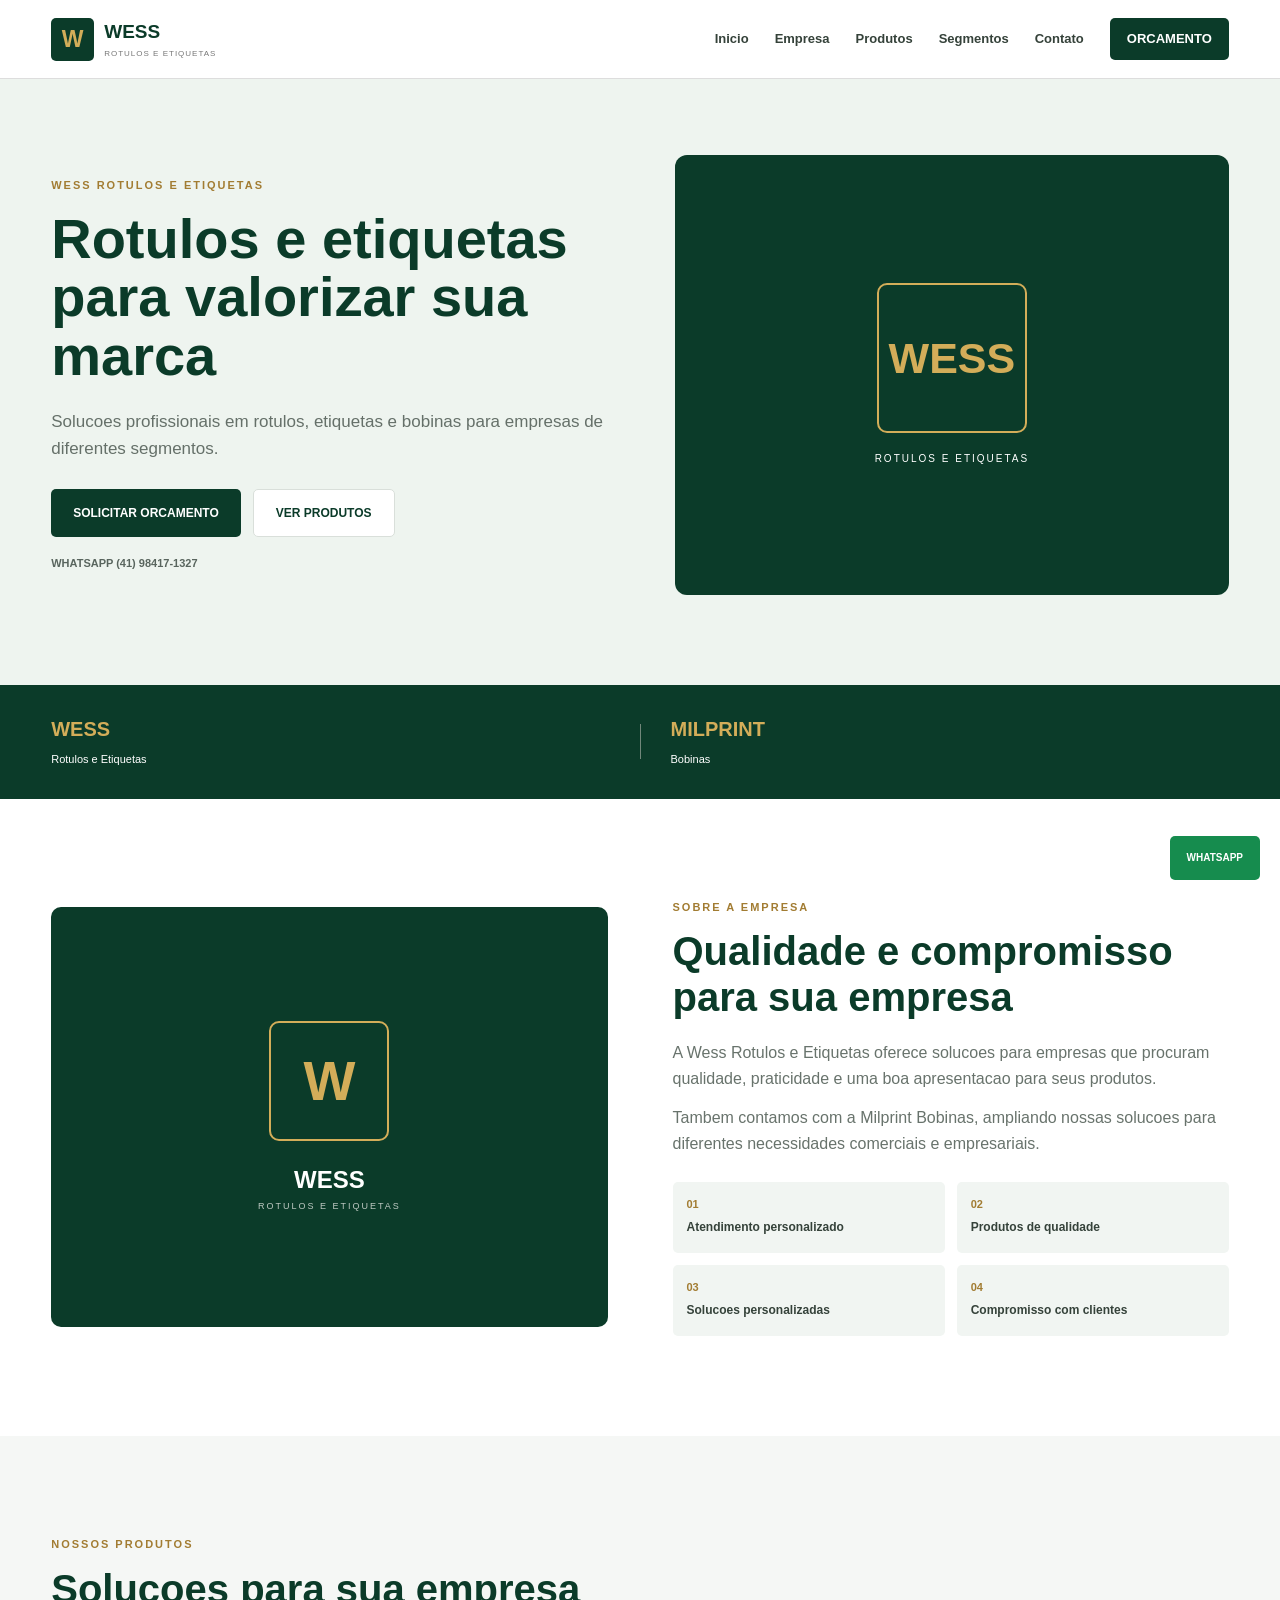
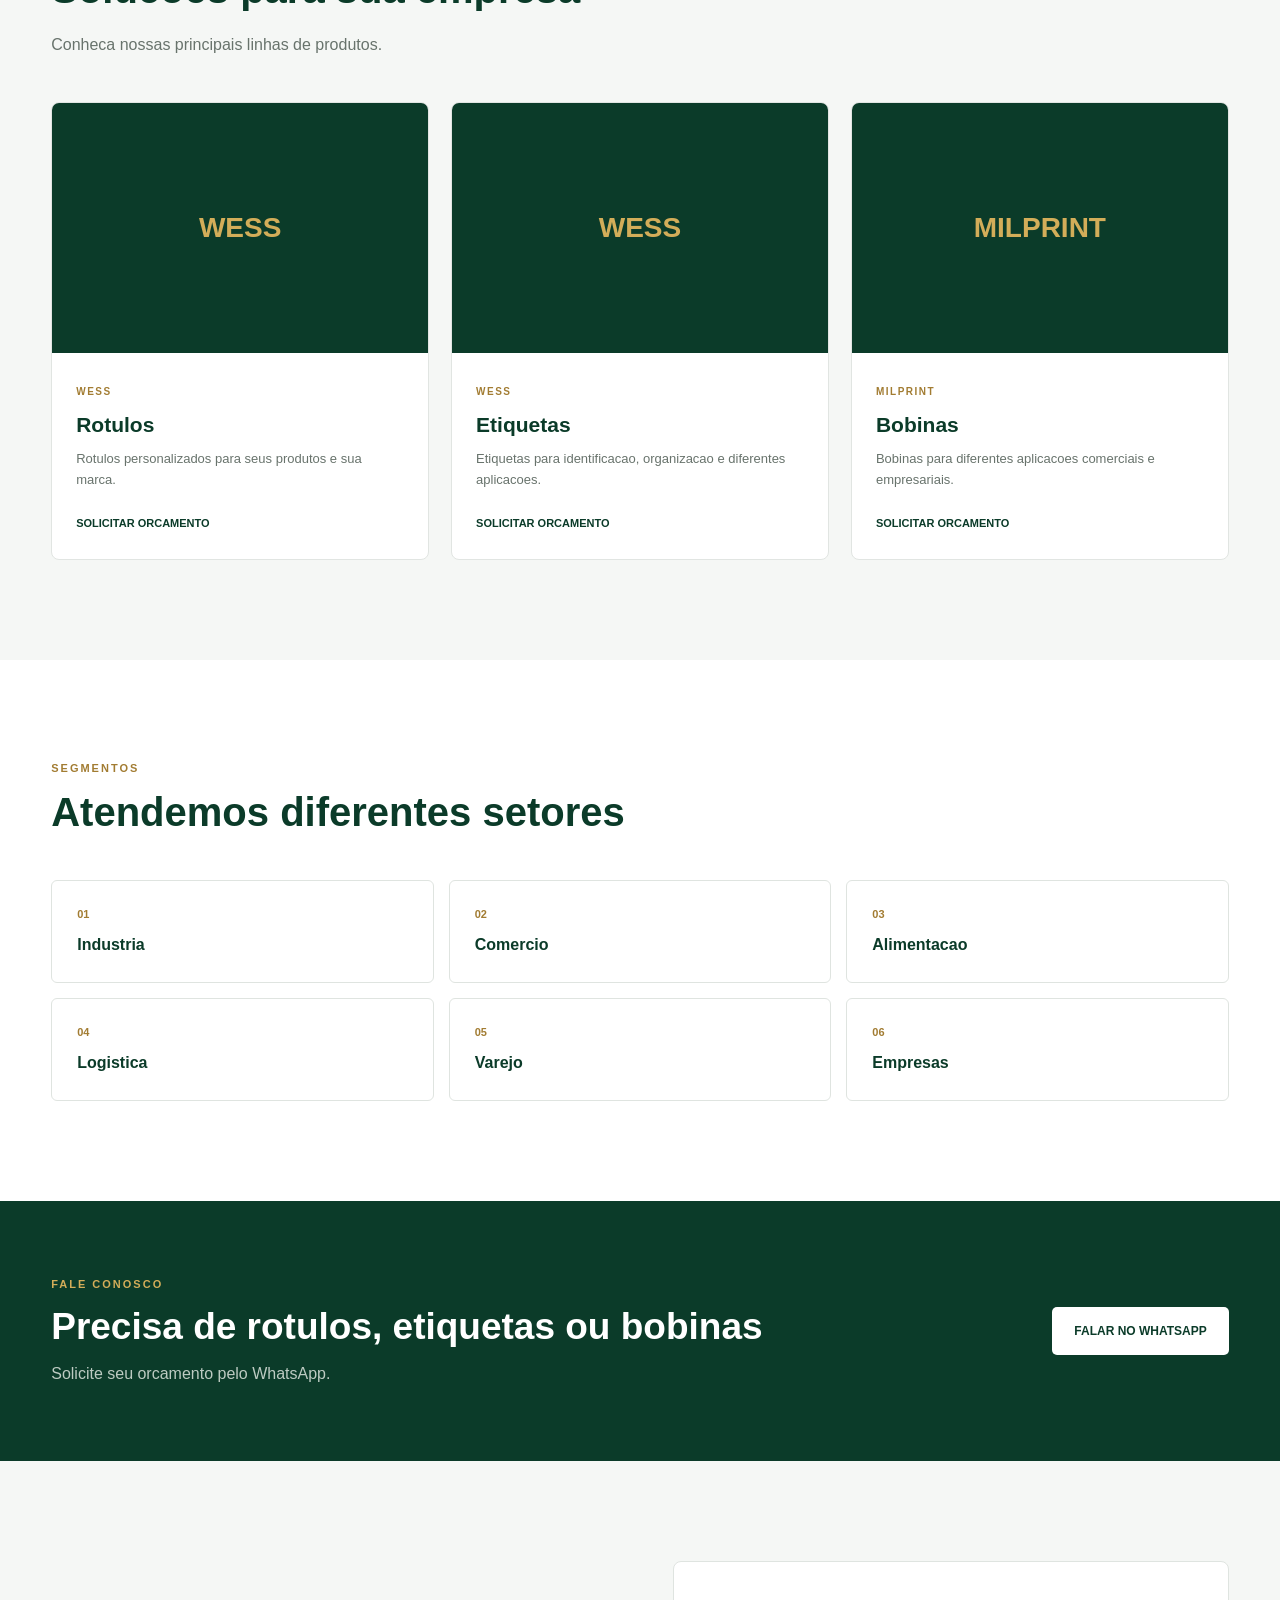
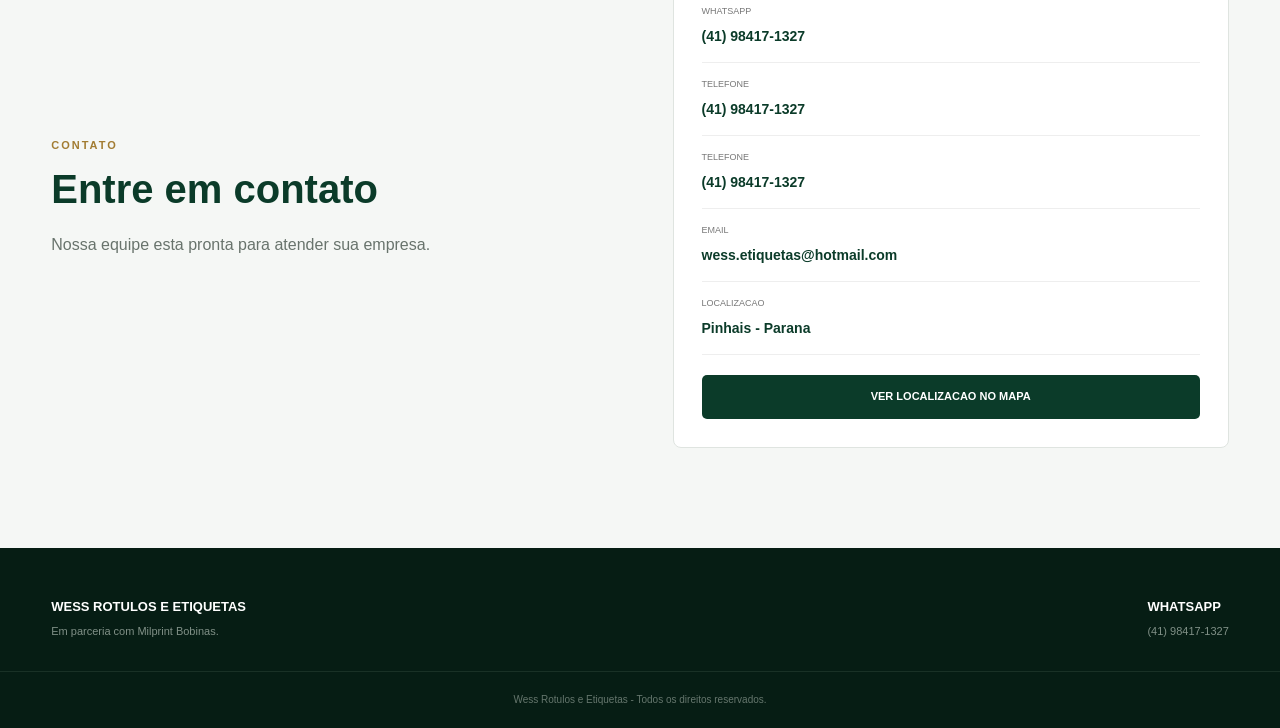
==== index.html @ 08d17887 "." ====
<!DOCTYPE html>
<html lang="pt-BR">

<head>
<meta charset="UTF-8">
<meta name="viewport" content="width=device-width, initial-scale=1.0">

<title>Wess Rotulos e Etiquetas</title>

<meta name="description" content="Wess Rotulos e Etiquetas e Milprint Bobinas">

<link rel="stylesheet" href="style.css">
</head>

<body>

<header class="header">

<div class="container nav">

<a href="#inicio" class="logo">

<div class="logo-box">W</div>

<div class="logo-text">
<strong>WESS</strong>
<span>ROTULOS E ETIQUETAS</span>
</div>

</a>

<button class="menu-button" id="menuButton">
MENU
</button>

<nav id="menu">

<a href="#inicio">Inicio</a>
<a href="#empresa">Empresa</a>
<a href="#produtos">Produtos</a>
<a href="#segmentos">Segmentos</a>
<a href="#contato">Contato</a>

<a
href="https://wa.me/5541984171327"
target="_blank"
class="menu-button-link">
ORCAMENTO
</a>

</nav>

</div>

</header>


<main>


<section class="hero" id="inicio">

<div class="container hero-grid">

<div class="hero-text">

<div class="small-title">
WESS ROTULOS E ETIQUETAS
</div>

<h1>
Rotulos e etiquetas para valorizar sua marca
</h1>

<p>
Solucoes profissionais em rotulos, etiquetas e bobinas para empresas de diferentes segmentos.
</p>

<div class="buttons">

<a
href="https://wa.me/5541984171327"
target="_blank"
class="button primary">
SOLICITAR ORCAMENTO
</a>

<a
href="#produtos"
class="button secondary">
VER PRODUTOS
</a>

</div>

<div class="phone">
WHATSAPP (41) 98417-1327
</div>

</div>


<div class="hero-box">

<div class="hero-logo">
WESS
</div>

<div class="hero-subtitle">
ROTULOS E ETIQUETAS
</div>

</div>

</div>

</section>


<section class="brands">

<div class="container brands-grid">

<div>
<strong>WESS</strong>
<span>Rotulos e Etiquetas</span>
</div>

<div class="separator"></div>

<div>
<strong>MILPRINT</strong>
<span>Bobinas</span>
</div>

</div>

</section>


<section class="section" id="empresa">

<div class="container about-grid">

<div class="about-box">

<div class="about-letter">
W
</div>

<strong>WESS</strong>

<span>ROTULOS E ETIQUETAS</span>

</div>


<div class="about-text">

<div class="section-title">
SOBRE A EMPRESA
</div>

<h2>
Qualidade e compromisso para sua empresa
</h2>

<p>
A Wess Rotulos e Etiquetas oferece solucoes para empresas que procuram qualidade, praticidade e uma boa apresentacao para seus produtos.
</p>

<p>
Tambem contamos com a Milprint Bobinas, ampliando nossas solucoes para diferentes necessidades comerciais e empresariais.
</p>

<div class="features">

<div>
<strong>01</strong>
<span>Atendimento personalizado</span>
</div>

<div>
<strong>02</strong>
<span>Produtos de qualidade</span>
</div>

<div>
<strong>03</strong>
<span>Solucoes personalizadas</span>
</div>

<div>
<strong>04</strong>
<span>Compromisso com clientes</span>
</div>

</div>

</div>

</div>

</section>


<section class="section products" id="produtos">

<div class="container">

<div class="heading">

<div class="section-title">
NOSSOS PRODUTOS
</div>

<h2>
Solucoes para sua empresa
</h2>

<p>
Conheca nossas principais linhas de produtos.
</p>

</div>


<div class="product-grid">


<article class="product">

<div class="product-image">

<img
src="imagens/rotulos.jpg"
alt="Rotulos Wess"
onerror="this.style.display='none'">

<div class="product-placeholder">
WESS
</div>

</div>

<div class="product-info">

<span>WESS</span>

<h3>
Rotulos
</h3>

<p>
Rotulos personalizados para seus produtos e sua marca.
</p>

<a
href="https://wa.me/5541984171327"
target="_blank">
SOLICITAR ORCAMENTO
</a>

</div>

</article>


<article class="product">

<div class="product-image">

<img
src="imagens/etiquetas.jpg"
alt="Etiquetas Wess"
onerror="this.style.display='none'">

<div class="product-placeholder">
WESS
</div>

</div>

<div class="product-info">

<span>WESS</span>

<h3>
Etiquetas
</h3>

<p>
Etiquetas para identificacao, organizacao e diferentes aplicacoes.
</p>

<a
href="https://wa.me/5541984171327"
target="_blank">
SOLICITAR ORCAMENTO
</a>

</div>

</article>


<article class="product">

<div class="product-image">

<img
src="imagens/bobinas.jpg"
alt="Bobinas Milprint"
onerror="this.style.display='none'">

<div class="product-placeholder">
MILPRINT
</div>

</div>

<div class="product-info">

<span>MILPRINT</span>

<h3>
Bobinas
</h3>

<p>
Bobinas para diferentes aplicacoes comerciais e empresariais.
</p>

<a
href="https://wa.me/5541984171327"
target="_blank">
SOLICITAR ORCAMENTO
</a>

</div>

</article>


</div>

</div>

</section>


<section class="section segments" id="segmentos">

<div class="container">

<div class="heading">

<div class="section-title">
SEGMENTOS
</div>

<h2>
Atendemos diferentes setores
</h2>

</div>


<div class="segment-grid">

<div class="segment">
<strong>01</strong>
<span>Industria</span>
</div>

<div class="segment">
<strong>02</strong>
<span>Comercio</span>
</div>

<div class="segment">
<strong>03</strong>
<span>Alimentacao</span>
</div>

<div class="segment">
<strong>04</strong>
<span>Logistica</span>
</div>

<div class="segment">
<strong>05</strong>
<span>Varejo</span>
</div>

<div class="segment">
<strong>06</strong>
<span>Empresas</span>
</div>

</div>

</div>

</section>


<section class="cta">

<div class="container cta-grid">

<div>

<div class="section-title light">
FALE CONOSCO
</div>

<h2>
Precisa de rotulos, etiquetas ou bobinas
</h2>

<p>
Solicite seu orcamento pelo WhatsApp.
</p>

</div>

<a
href="https://wa.me/5541984171327"
target="_blank"
class="button white">
FALAR NO WHATSAPP
</a>

</div>

</section>


<section class="section contact" id="contato">

<div class="container contact-grid">

<div>

<div class="section-title">
CONTATO
</div>

<h2>
Entre em contato
</h2>

<p>
Nossa equipe esta pronta para atender sua empresa.
</p>

</div>


<div class="contact-card">


<div class="contact-item">

<span>WHATSAPP</span>

<a
href="https://wa.me/5541984171327"
target="_blank">
(41) 98417-1327
</a>

</div>


<div class="contact-item">

<span>TELEFONE</span>

<a href="tel:+5541984171327">
(41) 98417-1327
</a>

</div>


<div class="contact-item">

<span>TELEFONE</span>

<a href="tel:+5541984171327">
(41) 98417-1327
</a>

</div>


<div class="contact-item">

<span>EMAIL</span>

<a href="mailto:wess.etiquetas@hotmail.com">
wess.etiquetas@hotmail.com
</a>

</div>


<div class="contact-item">

<span>LOCALIZACAO</span>

<strong>
Pinhais - Parana
</strong>

</div>


<a
href="https://www.google.com/maps/search/?api=1&query=Pinhais%20Parana"
target="_blank"
class="map">
VER LOCALIZACAO NO MAPA
</a>


</div>

</div>

</section>


</main>


<footer>

<div class="container footer-grid">

<div>

<strong>
WESS ROTULOS E ETIQUETAS
</strong>

<p>
Em parceria com Milprint Bobinas.
</p>

</div>


<div>

<strong>
WHATSAPP
</strong>

<p>
(41) 98417-1327
</p>

</div>

</div>


<div class="footer-bottom">

Wess Rotulos e Etiquetas - Todos os direitos reservados.

</div>

</footer>


<a
href="https://wa.me/5541984171327"
target="_blank"
class="floating">
WHATSAPP
</a>


<script src="script.js"></script>

</body>

</html>
---- style.css ----
* {
margin: 0;
padding: 0;
box-sizing: border-box;
}

html {
scroll-behavior: smooth;
}

body {
font-family: Arial, Helvetica, sans-serif;
background: #ffffff;
color: #17251d;
line-height: 1.6;
}

a {
text-decoration: none;
color: inherit;
}

.container {
width: 92%;
max-width: 1180px;
margin: 0 auto;
}


/* HEADER */

.header {
position: fixed;
top: 0;
left: 0;
width: 100%;
background: #ffffff;
border-bottom: 1px solid #dddddd;
z-index: 1000;
}

.nav {
height: 78px;
display: flex;
align-items: center;
justify-content: space-between;
}

.logo {
display: flex;
align-items: center;
gap: 10px;
}

.logo-box {
width: 43px;
height: 43px;
display: flex;
align-items: center;
justify-content: center;
background: #0b3b29;
color: #d3ad59;
font-size: 23px;
font-weight: bold;
border-radius: 5px;
}

.logo-text strong {
display: block;
color: #0b3b29;
font-size: 19px;
}

.logo-text span {
display: block;
color: #777777;
font-size: 8px;
letter-spacing: 1px;
}

nav {
display: flex;
align-items: center;
gap: 26px;
}

nav a {
font-size: 13px;
font-weight: bold;
color: #35423a;
}

.menu-button-link {
padding: 11px 17px;
background: #0b3b29;
color: #ffffff !important;
border-radius: 5px;
}

.menu-button {
display: none;
padding: 9px 12px;
background: #ffffff;
border: 1px solid #dddddd;
color: #0b3b29;
font-weight: bold;
}


/* HERO */

.hero {
padding: 155px 0 90px;
background: #eef4ef;
}

.hero-grid {
display: grid;
grid-template-columns: 1fr 1fr;
gap: 70px;
align-items: center;
}

.small-title {
color: #a27c32;
font-size: 11px;
font-weight: bold;
letter-spacing: 2px;
margin-bottom: 15px;
}

.hero h1 {
color: #0b3b29;
font-size: 56px;
line-height: 1.05;
margin-bottom: 22px;
}

.hero-text > p {
max-width: 580px;
color: #657069;
font-size: 17px;
margin-bottom: 27px;
}

.buttons {
display: flex;
gap: 12px;
flex-wrap: wrap;
}

.button {
display: inline-flex;
align-items: center;
justify-content: center;
min-height: 48px;
padding: 0 22px;
border-radius: 5px;
font-size: 12px;
font-weight: bold;
}

.primary {
background: #0b3b29;
color: #ffffff;
}

.secondary {
background: #ffffff;
border: 1px solid #d9dfda;
color: #0b3b29;
}

.phone {
margin-top: 18px;
font-size: 11px;
font-weight: bold;
color: #59655e;
}

.hero-box {
height: 440px;
background: #0b3b29;
border-radius: 12px;
display: flex;
flex-direction: column;
align-items: center;
justify-content: center;
}

.hero-logo {
width: 150px;
height: 150px;
border: 2px solid #d3ad59;
display: flex;
align-items: center;
justify-content: center;
color: #d3ad59;
font-size: 43px;
font-weight: bold;
border-radius: 10px;
}

.hero-subtitle {
margin-top: 18px;
color: #ffffff;
font-size: 10px;
letter-spacing: 2px;
}


/* BRANDS */

.brands {
background: #0b3b29;
padding: 28px 0;
color: #ffffff;
}

.brands-grid {
display: grid;
grid-template-columns: 1fr auto 1fr;
align-items: center;
gap: 30px;
}

.brands strong {
display: block;
color: #d3ad59;
font-size: 20px;
}

.brands span {
font-size: 11px;
}

.separator {
width: 1px;
height: 35px;
background: #71877a;
}


/* SECTIONS */

.section {
padding: 100px 0;
}

.about-grid,
.contact-grid {
display: grid;
grid-template-columns: 1fr 1fr;
gap: 65px;
align-items: center;
}

.about-box {
height: 420px;
background: #0b3b29;
border-radius: 10px;
display: flex;
flex-direction: column;
align-items: center;
justify-content: center;
color: #ffffff;
}

.about-letter {
width: 120px;
height: 120px;
border: 2px solid #d3ad59;
display: flex;
align-items: center;
justify-content: center;
color: #d3ad59;
font-size: 55px;
font-weight: bold;
border-radius: 10px;
margin-bottom: 20px;
}

.about-box strong {
font-size: 24px;
}

.about-box span {
font-size: 9px;
letter-spacing: 2px;
color: #bfcac3;
}

.section-title {
color: #a27c32;
font-size: 11px;
font-weight: bold;
letter-spacing: 2px;
margin-bottom: 12px;
}

.about-text h2,
.heading h2,
.contact h2 {
color: #0b3b29;
font-size: 40px;
line-height: 1.15;
margin-bottom: 20px;
}

.about-text p,
.heading p,
.contact p {
color: #68736c;
margin-bottom: 14px;
}

.features {
display: grid;
grid-template-columns: 1fr 1fr;
gap: 12px;
margin-top: 25px;
}

.features div {
padding: 14px;
background: #f1f5f2;
border-radius: 5px;
}

.features strong {
display: block;
color: #a27c32;
font-size: 11px;
}

.features span {
font-size: 12px;
font-weight: bold;
color: #35423a;
}


/* PRODUCTS */

.products {
background: #f5f7f5;
}

.heading {
max-width: 650px;
margin-bottom: 45px;
}

.product-grid {
display: grid;
grid-template-columns: repeat(3, 1fr);
gap: 22px;
}

.product {
background: #ffffff;
border: 1px solid #e1e5e2;
border-radius: 8px;
overflow: hidden;
}

.product-image {
height: 250px;
position: relative;
background: #0b3b29;
overflow: hidden;
}

.product-image img {
width: 100%;
height: 100%;
object-fit: cover;
}

.product-placeholder {
position: absolute;
inset: 0;
display: flex;
align-items: center;
justify-content: center;
color: #d3ad59;
font-size: 28px;
font-weight: bold;
}

.product-info {
padding: 24px;
}

.product-info > span {
color: #a27c32;
font-size: 10px;
font-weight: bold;
letter-spacing: 1.5px;
}

.product-info h3 {
color: #0b3b29;
font-size: 21px;
margin: 5px 0 8px;
}

.product-info p {
color: #68736c;
font-size: 13px;
margin-bottom: 18px;
}

.product-info a {
color: #0b3b29;
font-size: 11px;
font-weight: bold;
}


/* SEGMENTS */

.segments {
background: #ffffff;
}

.segment-grid {
display: grid;
grid-template-columns: repeat(3, 1fr);
gap: 15px;
}

.segment {
padding: 25px;
border: 1px solid #dfe4e0;
border-radius: 6px;
}

.segment strong {
display: block;
color: #a27c32;
font-size: 11px;
margin-bottom: 8px;
}

.segment span {
color: #0b3b29;
font-size: 16px;
font-weight: bold;
}


/* CTA */

.cta {
padding: 75px 0;
background: #0b3b29;
color: #ffffff;
}

.cta-grid {
display: flex;
align-items: center;
justify-content: space-between;
gap: 30px;
}

.light {
color: #d3ad59;
}

.cta h2 {
font-size: 37px;
line-height: 1.15;
margin-bottom: 12px;
}

.cta p {
color: #bdcbc2;
}

.white {
background: #ffffff;
color: #0b3b29;
white-space: nowrap;
}


/* CONTACT */

.contact {
background: #f5f7f5;
}

.contact-card {
padding: 28px;
background: #ffffff;
border: 1px solid #dfe4e0;
border-radius: 8px;
}

.contact-item {
padding: 14px 0;
border-bottom: 1px solid #eeeeee;
}

.contact-item span {
display: block;
color: #777777;
font-size: 9px;
margin-bottom: 4px;
}

.contact-item a,
.contact-item strong {
color: #0b3b29;
font-size: 14px;
font-weight: bold;
word-break: break-word;
}

.map {
display: block;
margin-top: 20px;
padding: 13px;
background: #0b3b29;
color: #ffffff;
text-align: center;
border-radius: 5px;
font-size: 11px;
font-weight: bold;
}


/* FOOTER */

footer {
padding: 45px 0 20px;
background: #061d14;
color: #ffffff;
}

.footer-grid {
display: flex;
justify-content: space-between;
gap: 30px;
padding-bottom: 30px;
}

.footer-grid strong {
font-size: 13px;
}

.footer-grid p {
color: #809087;
font-size: 11px;
margin-top: 5px;
}

.footer-bottom {
padding-top: 20px;
border-top: 1px solid #193126;
color: #65766d;
font-size: 10px;
text-align: center;
}


/* FLOATING BUTTON */

.floating {
position: fixed;
right: 20px;
bottom: 20px;
padding: 14px 17px;
background: #168c4e;
color: #ffffff;
border-radius: 5px;
font-size: 10px;
font-weight: bold;
z-index: 900;
}


/* MOBILE */

@media (max-width: 850px) {

.menu-button {
display: block;
}

nav {
display: none;
position: absolute;
top: 78px;
left: 0;
width: 100%;
padding: 15px 5%;
background: #ffffff;
flex-direction: column;
align-items: stretch;
gap: 0;
border-bottom: 1px solid #dddddd;
}

nav.active {
display: flex;
}

nav a {
padding: 12px 0;
border-bottom: 1px solid #eeeeee;
}

.menu-button-link {
text-align: center;
margin-top: 10px;
}

.hero-grid,
.about-grid,
.contact-grid {
grid-template-columns: 1fr;
}

.hero h1 {
font-size: 43px;
}

.product-grid {
grid-template-columns: 1fr;
}

.segment-grid {
grid-template-columns: 1fr 1fr;
}

.cta-grid {
flex-direction: column;
align-items: flex-start;
}

.footer-grid {
flex-direction: column;
}

}


@media (max-width: 520px) {

.hero {
padding-top: 125px;
}

.hero h1 {
font-size: 36px;
}

.hero-box {
height: 330px;
}

.features {
grid-template-columns: 1fr;
}

.segment-grid {
grid-template-columns: 1fr;
}

.section {
padding: 70px 0;
}

.about-text h2,
.heading h2,
.contact h2 {
font-size: 31px;
}

.cta h2 {
font-size: 29px;
}

}
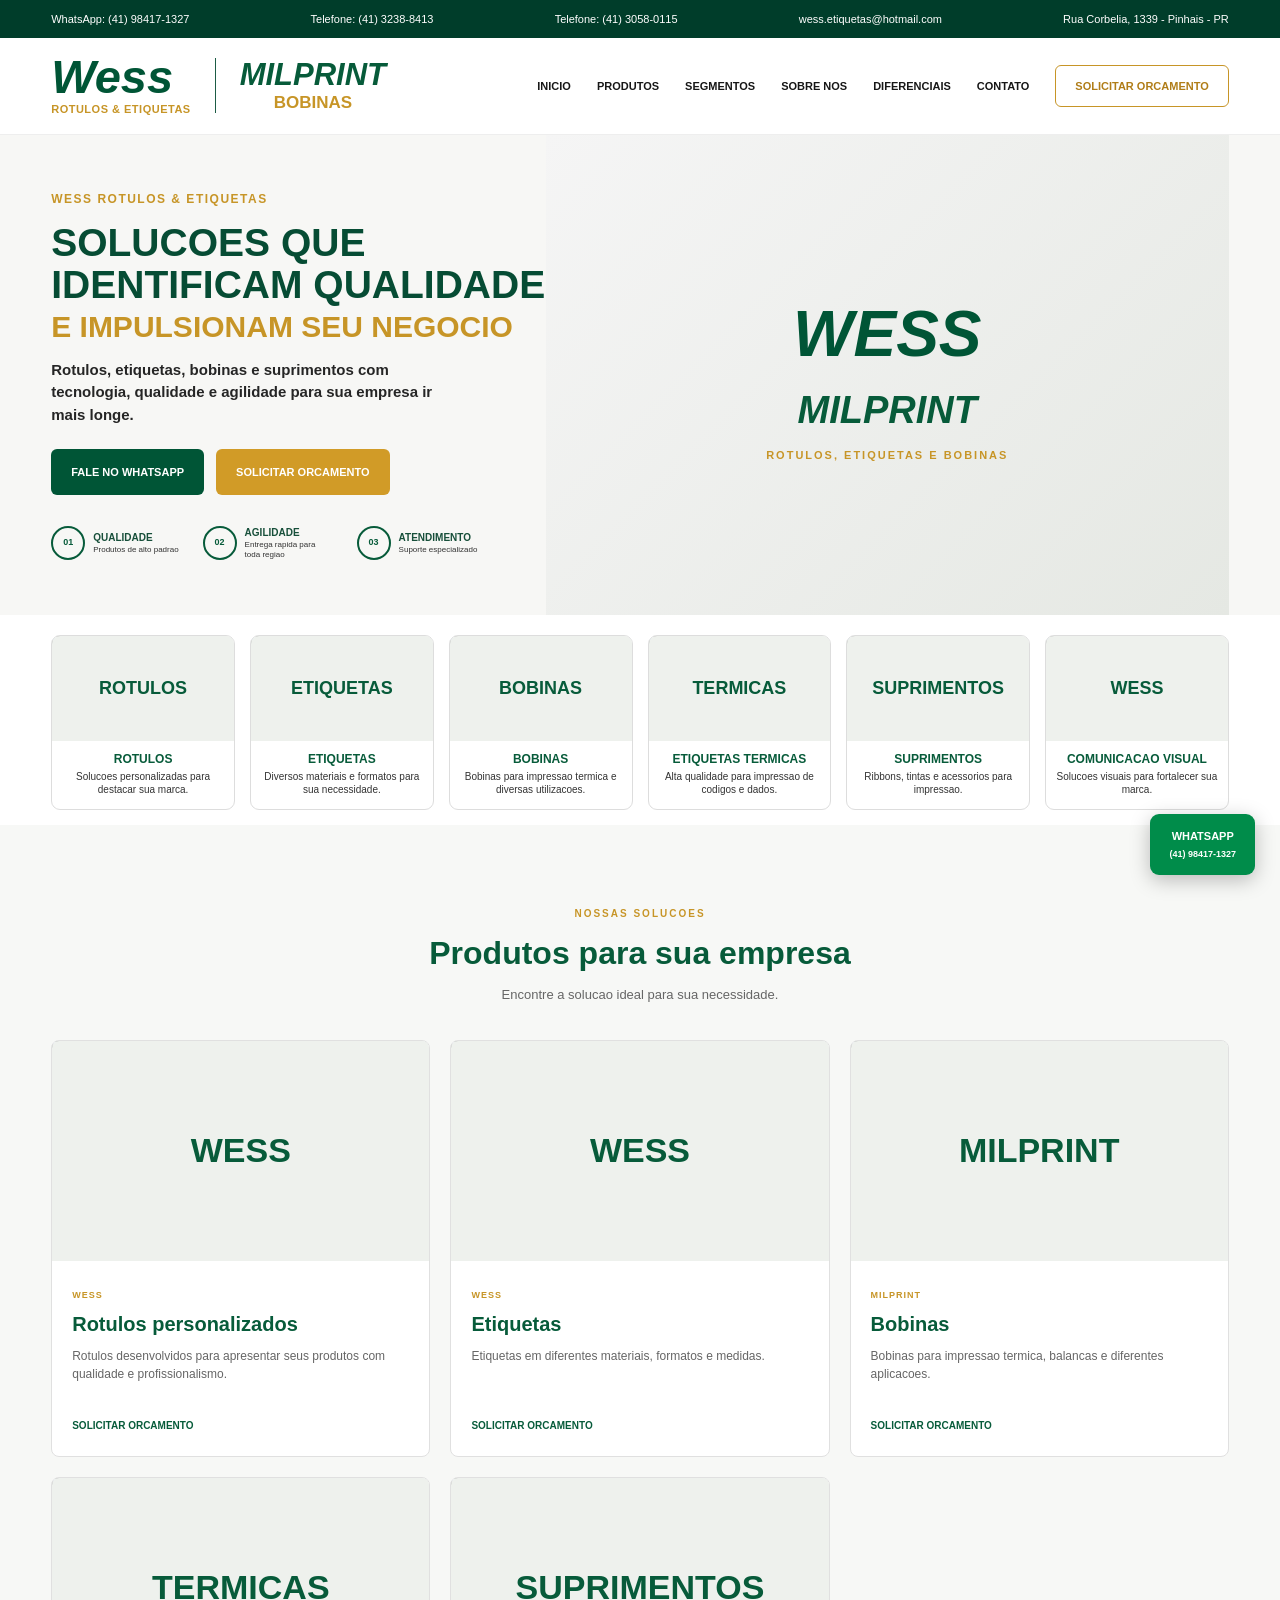
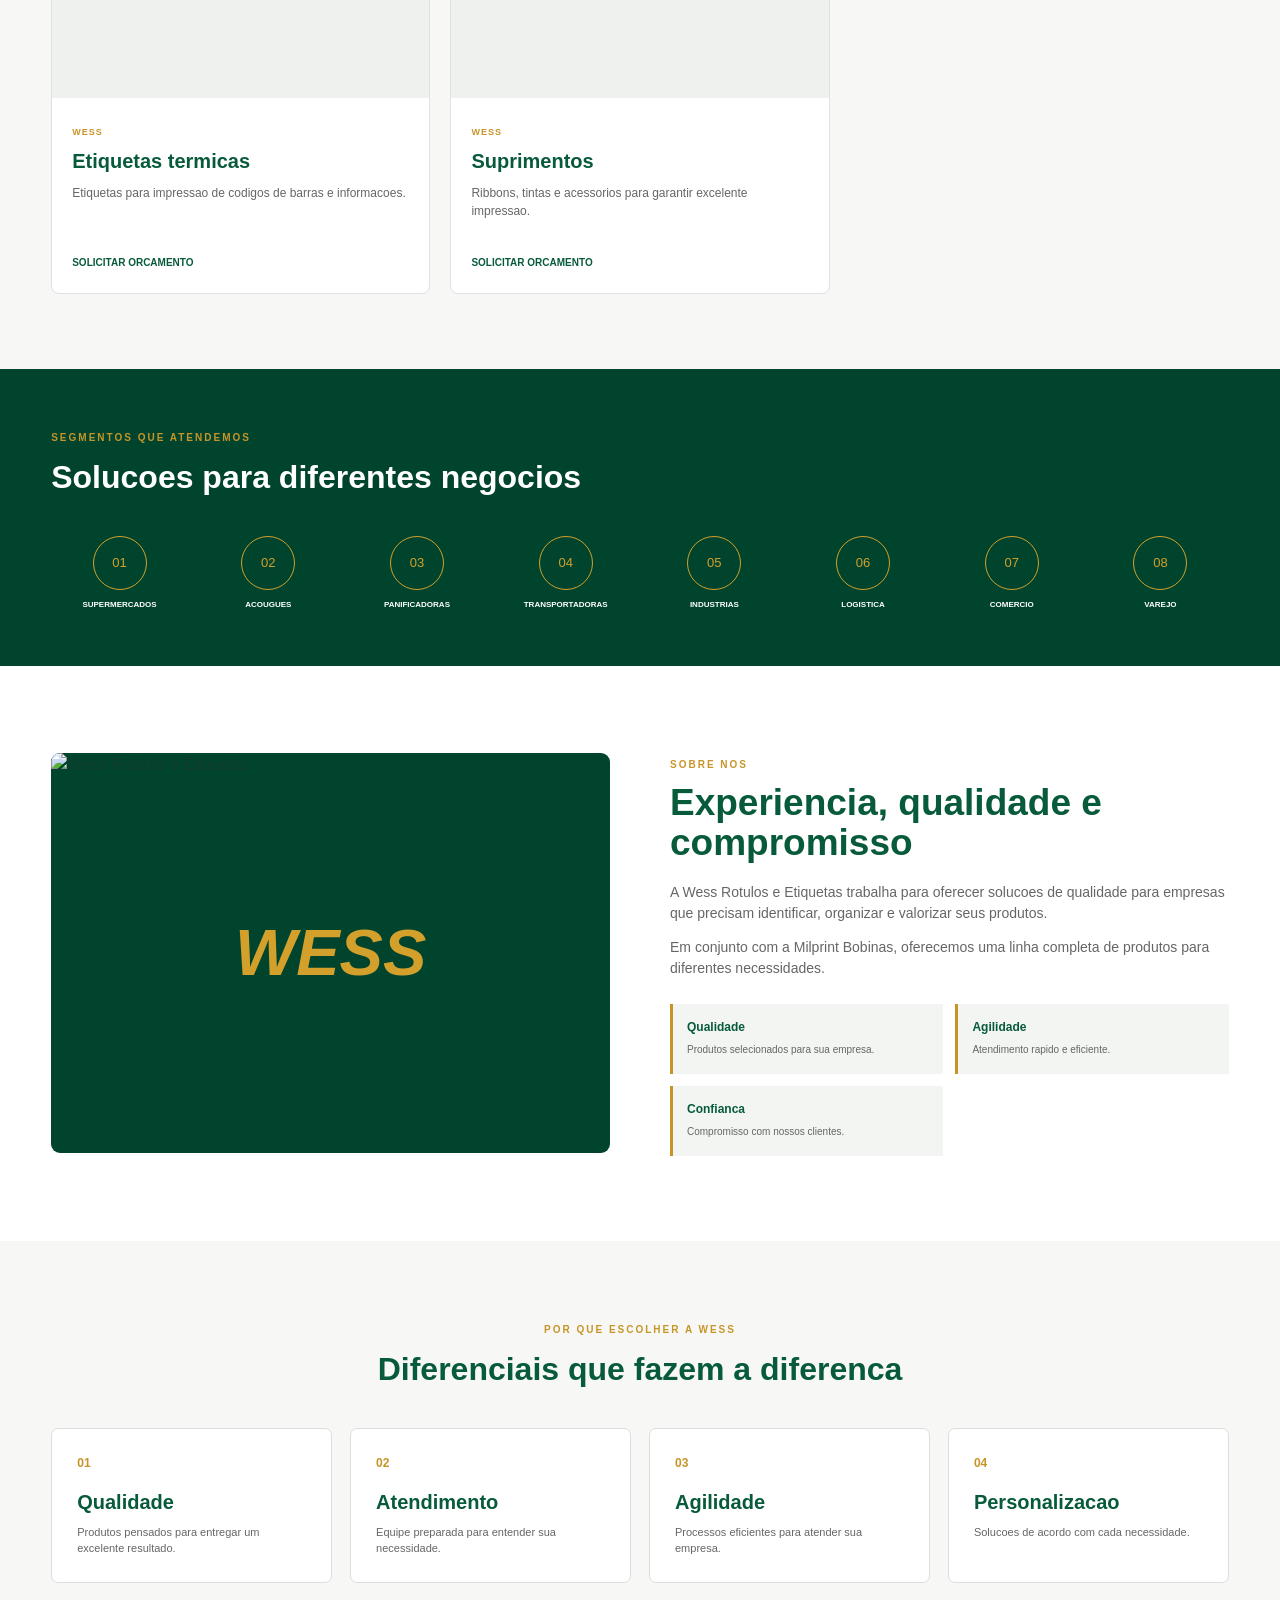
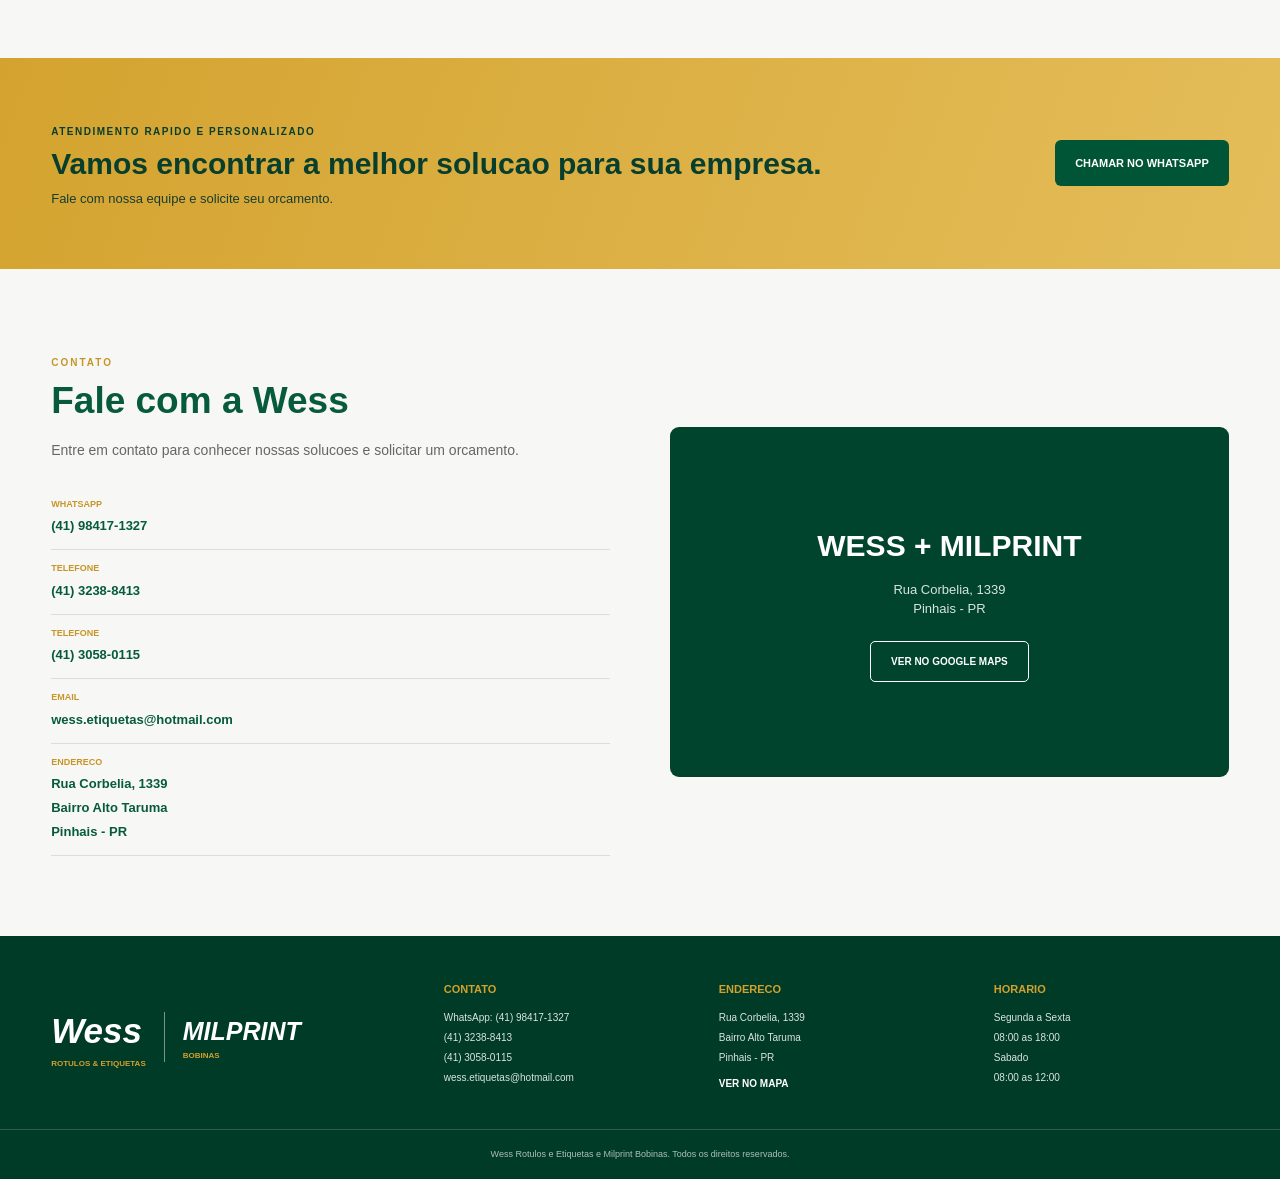
==== commit bbd3ae5d: "." ====
--- a/index.html
+++ b/index.html
@@ -2,261 +2,462 @@
 <html lang="pt-BR">
 
 <head>
+
 <meta charset="UTF-8">
+
 <meta name="viewport" content="width=device-width, initial-scale=1.0">
 
-<title>Wess Rotulos e Etiquetas</title>
-
-<meta name="description" content="Wess Rotulos e Etiquetas e Milprint Bobinas">
+<title>Wess Rotulos e Etiquetas | Milprint Bobinas</title>
+
+<meta name="description" content="Wess Rotulos e Etiquetas e Milprint Bobinas. Rotulos, etiquetas, bobinas e suprimentos para empresas.">
+
+<meta name="keywords" content="rotulos, etiquetas, bobinas, etiquetas termicas, suprimentos, Wess, Milprint, Pinhais">
+
+<meta name="author" content="Wess Rotulos e Etiquetas">
 
 <link rel="stylesheet" href="style.css">
+
 </head>
 
+
 <body>
 
+
+<!-- BARRA SUPERIOR -->
+
+<div class="topbar">
+
+<div class="container topbar-content">
+
+<div class="top-item">
+WhatsApp: (41) 98417-1327
+</div>
+
+<div class="top-item">
+Telefone: (41) 3238-8413
+</div>
+
+<div class="top-item">
+Telefone: (41) 3058-0115
+</div>
+
+<div class="top-item">
+wess.etiquetas@hotmail.com
+</div>
+
+<div class="top-item">
+Rua Corbelia, 1339 - Pinhais - PR
+</div>
+
+</div>
+
+</div>
+
+
+
+<!-- CABECALHO -->
+
 <header class="header">
 
-<div class="container nav">
-
-<a href="#inicio" class="logo">
-
-<div class="logo-box">W</div>
-
-<div class="logo-text">
-<strong>WESS</strong>
-<span>ROTULOS E ETIQUETAS</span>
-</div>
-
-</a>
-
-<button class="menu-button" id="menuButton">
+<div class="container header-content">
+
+
+<a href="#inicio" class="brand">
+
+<div class="brand-wess">
+Wess
+<span>ROTULOS & ETIQUETAS</span>
+</div>
+
+<div class="brand-line"></div>
+
+<div class="brand-milprint">
+MILPRINT
+<span>BOBINAS</span>
+</div>
+
+</a>
+
+
+<button class="menu-toggle" id="menuToggle">
 MENU
 </button>
 
-<nav id="menu">
-
-<a href="#inicio">Inicio</a>
-<a href="#empresa">Empresa</a>
-<a href="#produtos">Produtos</a>
-<a href="#segmentos">Segmentos</a>
-<a href="#contato">Contato</a>
+
+<nav id="mainMenu">
+
+<a href="#inicio">INICIO</a>
+
+<a href="#produtos">PRODUTOS</a>
+
+<a href="#segmentos">SEGMENTOS</a>
+
+<a href="#sobre">SOBRE NOS</a>
+
+<a href="#diferenciais">DIFERENCIAIS</a>
+
+<a href="#contato">CONTATO</a>
 
 <a
-href="https://wa.me/5541984171327"
+href="https://wa.me/5541984171327?text=Ola%2C%20gostaria%20de%20solicitar%20um%20orcamento."
 target="_blank"
-class="menu-button-link">
-ORCAMENTO
+class="menu-orcamento">
+SOLICITAR ORCAMENTO
 </a>
 
 </nav>
 
+
 </div>
 
 </header>
 
 
+
 <main>
 
 
+<!-- HERO -->
+
 <section class="hero" id="inicio">
 
-<div class="container hero-grid">
+<div class="container hero-content">
+
 
 <div class="hero-text">
 
-<div class="small-title">
-WESS ROTULOS E ETIQUETAS
-</div>
+<div class="hero-label">
+WESS ROTULOS & ETIQUETAS
+</div>
+
 
 <h1>
-Rotulos e etiquetas para valorizar sua marca
+
+SOLUCOES QUE<br>
+IDENTIFICAM QUALIDADE
+
+<strong>
+E IMPULSIONAM SEU NEGOCIO
+</strong>
+
 </h1>
 
-<p>
-Solucoes profissionais em rotulos, etiquetas e bobinas para empresas de diferentes segmentos.
-</p>
-
-<div class="buttons">
+
+<p>
+Rotulos, etiquetas, bobinas e suprimentos
+com tecnologia, qualidade e agilidade
+para sua empresa ir mais longe.
+</p>
+
+
+<div class="hero-buttons">
 
 <a
-href="https://wa.me/5541984171327"
+href="https://wa.me/5541984171327?text=Ola%2C%20gostaria%20de%20falar%20com%20a%20Wess."
 target="_blank"
-class="button primary">
+class="btn btn-green">
+FALE NO WHATSAPP
+</a>
+
+
+<a
+href="https://wa.me/5541984171327?text=Ola%2C%20gostaria%20de%20solicitar%20um%20orcamento."
+target="_blank"
+class="btn btn-gold">
 SOLICITAR ORCAMENTO
 </a>
 
+</div>
+
+
+<div class="hero-features">
+
+
+<div class="hero-feature">
+
+<div class="feature-icon">
+01
+</div>
+
+<div>
+<strong>QUALIDADE</strong>
+<span>Produtos de alto padrao</span>
+</div>
+
+</div>
+
+
+<div class="hero-feature">
+
+<div class="feature-icon">
+02
+</div>
+
+<div>
+<strong>AGILIDADE</strong>
+<span>Entrega rapida para toda regiao</span>
+</div>
+
+</div>
+
+
+<div class="hero-feature">
+
+<div class="feature-icon">
+03
+</div>
+
+<div>
+<strong>ATENDIMENTO</strong>
+<span>Suporte especializado</span>
+</div>
+
+</div>
+
+
+</div>
+
+</div>
+
+
+
+<div class="hero-image">
+
+<img
+src="imagens/banner.jpg"
+alt="Produtos Wess e Milprint">
+
+<div class="hero-image-fallback">
+
+<span>WESS</span>
+
+<strong>MILPRINT</strong>
+
+<p>
+ROTULOS, ETIQUETAS E BOBINAS
+</p>
+
+</div>
+
+</div>
+
+
+</div>
+
+</section>
+
+
+
+<!-- PRODUTOS RAPIDOS -->
+
+<section class="quick-products">
+
+<div class="container quick-grid">
+
+
+<a href="#rotulos" class="quick-card">
+
+<div class="quick-image">
+
+<img
+src="imagens/rotulos.jpg"
+alt="Rotulos">
+
+<div class="quick-fallback">
+ROTULOS
+</div>
+
+</div>
+
+<h3>ROTULOS</h3>
+
+<p>
+Solucoes personalizadas para destacar sua marca.
+</p>
+
+</a>
+
+
+
+<a href="#etiquetas" class="quick-card">
+
+<div class="quick-image">
+
+<img
+src="imagens/etiquetas.jpg"
+alt="Etiquetas">
+
+<div class="quick-fallback">
+ETIQUETAS
+</div>
+
+</div>
+
+<h3>ETIQUETAS</h3>
+
+<p>
+Diversos materiais e formatos para sua necessidade.
+</p>
+
+</a>
+
+
+
+<a href="#bobinas" class="quick-card">
+
+<div class="quick-image">
+
+<img
+src="imagens/bobinas.jpg"
+alt="Bobinas">
+
+<div class="quick-fallback">
+BOBINAS
+</div>
+
+</div>
+
+<h3>BOBINAS</h3>
+
+<p>
+Bobinas para impressao termica e diversas utilizacoes.
+</p>
+
+</a>
+
+
+
+<a href="#termicas" class="quick-card">
+
+<div class="quick-image">
+
+<img
+src="imagens/termicas.jpg"
+alt="Etiquetas termicas">
+
+<div class="quick-fallback">
+TERMICAS
+</div>
+
+</div>
+
+<h3>ETIQUETAS TERMICAS</h3>
+
+<p>
+Alta qualidade para impressao de codigos e dados.
+</p>
+
+</a>
+
+
+
+<a href="#suprimentos" class="quick-card">
+
+<div class="quick-image">
+
+<img
+src="imagens/suprimentos.jpg"
+alt="Suprimentos">
+
+<div class="quick-fallback">
+SUPRIMENTOS
+</div>
+
+</div>
+
+<h3>SUPRIMENTOS</h3>
+
+<p>
+Ribbons, tintas e acessorios para impressao.
+</p>
+
+</a>
+
+
+
+<a href="#sobre" class="quick-card">
+
+<div class="quick-image">
+
+<img
+src="imagens/empresa.jpg"
+alt="Wess e Milprint">
+
+<div class="quick-fallback">
+WESS
+</div>
+
+</div>
+
+<h3>COMUNICACAO VISUAL</h3>
+
+<p>
+Solucoes visuais para fortalecer sua marca.
+</p>
+
+</a>
+
+
+</div>
+
+</section>
+
+
+
+<!-- PRODUTOS -->
+
+<section class="products-section" id="produtos">
+
+<div class="container">
+
+<div class="section-header">
+
+<span>
+NOSSAS SOLUCOES
+</span>
+
+<h2>
+Produtos para sua empresa
+</h2>
+
+<p>
+Encontre a solucao ideal para sua necessidade.
+</p>
+
+</div>
+
+
+<div class="products-grid">
+
+
+<article class="product-card" id="rotulos">
+
+<div class="product-image">
+
+<img
+src="imagens/rotulos.jpg"
+alt="Rotulos personalizados">
+
+<div class="product-fallback">
+WESS
+</div>
+
+</div>
+
+<div class="product-body">
+
+<span>WESS</span>
+
+<h3>
+Rotulos personalizados
+</h3>
+
+<p>
+Rotulos desenvolvidos para apresentar seus produtos com qualidade e profissionalismo.
+</p>
+
 <a
-href="#produtos"
-class="button secondary">
-VER PRODUTOS
-</a>
-
-</div>
-
-<div class="phone">
-WHATSAPP (41) 98417-1327
-</div>
-
-</div>
-
-
-<div class="hero-box">
-
-<div class="hero-logo">
-WESS
-</div>
-
-<div class="hero-subtitle">
-ROTULOS E ETIQUETAS
-</div>
-
-</div>
-
-</div>
-
-</section>
-
-
-<section class="brands">
-
-<div class="container brands-grid">
-
-<div>
-<strong>WESS</strong>
-<span>Rotulos e Etiquetas</span>
-</div>
-
-<div class="separator"></div>
-
-<div>
-<strong>MILPRINT</strong>
-<span>Bobinas</span>
-</div>
-
-</div>
-
-</section>
-
-
-<section class="section" id="empresa">
-
-<div class="container about-grid">
-
-<div class="about-box">
-
-<div class="about-letter">
-W
-</div>
-
-<strong>WESS</strong>
-
-<span>ROTULOS E ETIQUETAS</span>
-
-</div>
-
-
-<div class="about-text">
-
-<div class="section-title">
-SOBRE A EMPRESA
-</div>
-
-<h2>
-Qualidade e compromisso para sua empresa
-</h2>
-
-<p>
-A Wess Rotulos e Etiquetas oferece solucoes para empresas que procuram qualidade, praticidade e uma boa apresentacao para seus produtos.
-</p>
-
-<p>
-Tambem contamos com a Milprint Bobinas, ampliando nossas solucoes para diferentes necessidades comerciais e empresariais.
-</p>
-
-<div class="features">
-
-<div>
-<strong>01</strong>
-<span>Atendimento personalizado</span>
-</div>
-
-<div>
-<strong>02</strong>
-<span>Produtos de qualidade</span>
-</div>
-
-<div>
-<strong>03</strong>
-<span>Solucoes personalizadas</span>
-</div>
-
-<div>
-<strong>04</strong>
-<span>Compromisso com clientes</span>
-</div>
-
-</div>
-
-</div>
-
-</div>
-
-</section>
-
-
-<section class="section products" id="produtos">
-
-<div class="container">
-
-<div class="heading">
-
-<div class="section-title">
-NOSSOS PRODUTOS
-</div>
-
-<h2>
-Solucoes para sua empresa
-</h2>
-
-<p>
-Conheca nossas principais linhas de produtos.
-</p>
-
-</div>
-
-
-<div class="product-grid">
-
-
-<article class="product">
-
-<div class="product-image">
-
-<img
-src="imagens/rotulos.jpg"
-alt="Rotulos Wess"
-onerror="this.style.display='none'">
-
-<div class="product-placeholder">
-WESS
-</div>
-
-</div>
-
-<div class="product-info">
-
-<span>WESS</span>
-
-<h3>
-Rotulos
-</h3>
-
-<p>
-Rotulos personalizados para seus produtos e sua marca.
-</p>
-
-<a
-href="https://wa.me/5541984171327"
+href="https://wa.me/5541984171327?text=Ola%2C%20tenho%20interesse%20em%20rotulos."
 target="_blank">
 SOLICITAR ORCAMENTO
 </a>
@@ -266,22 +467,22 @@
 </article>
 
 
-<article class="product">
+
+<article class="product-card" id="etiquetas">
 
 <div class="product-image">
 
 <img
 src="imagens/etiquetas.jpg"
-alt="Etiquetas Wess"
-onerror="this.style.display='none'">
-
-<div class="product-placeholder">
+alt="Etiquetas">
+
+<div class="product-fallback">
 WESS
 </div>
 
 </div>
 
-<div class="product-info">
+<div class="product-body">
 
 <span>WESS</span>
 
@@ -290,11 +491,11 @@
 </h3>
 
 <p>
-Etiquetas para identificacao, organizacao e diferentes aplicacoes.
+Etiquetas em diferentes materiais, formatos e medidas.
 </p>
 
 <a
-href="https://wa.me/5541984171327"
+href="https://wa.me/5541984171327?text=Ola%2C%20tenho%20interesse%20em%20etiquetas."
 target="_blank">
 SOLICITAR ORCAMENTO
 </a>
@@ -304,22 +505,22 @@
 </article>
 
 
-<article class="product">
+
+<article class="product-card" id="bobinas">
 
 <div class="product-image">
 
 <img
 src="imagens/bobinas.jpg"
-alt="Bobinas Milprint"
-onerror="this.style.display='none'">
-
-<div class="product-placeholder">
+alt="Bobinas Milprint">
+
+<div class="product-fallback">
 MILPRINT
 </div>
 
 </div>
 
-<div class="product-info">
+<div class="product-body">
 
 <span>MILPRINT</span>
 
@@ -328,11 +529,11 @@
 </h3>
 
 <p>
-Bobinas para diferentes aplicacoes comerciais e empresariais.
+Bobinas para impressao termica, balancas e diferentes aplicacoes.
 </p>
 
 <a
-href="https://wa.me/5541984171327"
+href="https://wa.me/5541984171327?text=Ola%2C%20tenho%20interesse%20em%20bobinas."
 target="_blank">
 SOLICITAR ORCAMENTO
 </a>
@@ -342,6 +543,83 @@
 </article>
 
 
+
+<article class="product-card" id="termicas">
+
+<div class="product-image">
+
+<img
+src="imagens/termicas.jpg"
+alt="Etiquetas termicas">
+
+<div class="product-fallback">
+TERMICAS
+</div>
+
+</div>
+
+<div class="product-body">
+
+<span>WESS</span>
+
+<h3>
+Etiquetas termicas
+</h3>
+
+<p>
+Etiquetas para impressao de codigos de barras e informacoes.
+</p>
+
+<a
+href="https://wa.me/5541984171327?text=Ola%2C%20tenho%20interesse%20em%20etiquetas%20termicas."
+target="_blank">
+SOLICITAR ORCAMENTO
+</a>
+
+</div>
+
+</article>
+
+
+
+<article class="product-card" id="suprimentos">
+
+<div class="product-image">
+
+<img
+src="imagens/suprimentos.jpg"
+alt="Suprimentos">
+
+<div class="product-fallback">
+SUPRIMENTOS
+</div>
+
+</div>
+
+<div class="product-body">
+
+<span>WESS</span>
+
+<h3>
+Suprimentos
+</h3>
+
+<p>
+Ribbons, tintas e acessorios para garantir excelente impressao.
+</p>
+
+<a
+href="https://wa.me/5541984171327?text=Ola%2C%20tenho%20interesse%20em%20suprimentos."
+target="_blank">
+SOLICITAR ORCAMENTO
+</a>
+
+</div>
+
+</article>
+
+
+
 </div>
 
 </div>
@@ -349,54 +627,76 @@
 </section>
 
 
-<section class="section segments" id="segmentos">
+
+<!-- SEGMENTOS -->
+
+<section class="segments-section" id="segmentos">
 
 <div class="container">
 
-<div class="heading">
-
-<div class="section-title">
-SEGMENTOS
-</div>
+<div class="section-header light-header">
+
+<span>
+SEGMENTOS QUE ATENDEMOS
+</span>
 
 <h2>
-Atendemos diferentes setores
+Solucoes para diferentes negocios
 </h2>
 
 </div>
 
 
-<div class="segment-grid">
+<div class="segments-grid">
+
 
 <div class="segment">
-<strong>01</strong>
-<span>Industria</span>
-</div>
+<div class="segment-number">01</div>
+<strong>SUPERMERCADOS</strong>
+</div>
+
 
 <div class="segment">
-<strong>02</strong>
-<span>Comercio</span>
-</div>
+<div class="segment-number">02</div>
+<strong>ACOUGUES</strong>
+</div>
+
 
 <div class="segment">
-<strong>03</strong>
-<span>Alimentacao</span>
-</div>
+<div class="segment-number">03</div>
+<strong>PANIFICADORAS</strong>
+</div>
+
 
 <div class="segment">
-<strong>04</strong>
-<span>Logistica</span>
-</div>
+<div class="segment-number">04</div>
+<strong>TRANSPORTADORAS</strong>
+</div>
+
 
 <div class="segment">
-<strong>05</strong>
-<span>Varejo</span>
-</div>
+<div class="segment-number">05</div>
+<strong>INDUSTRIAS</strong>
+</div>
+
 
 <div class="segment">
-<strong>06</strong>
-<span>Empresas</span>
-</div>
+<div class="segment-number">06</div>
+<strong>LOGISTICA</strong>
+</div>
+
+
+<div class="segment">
+<div class="segment-number">07</div>
+<strong>COMERCIO</strong>
+</div>
+
+
+<div class="segment">
+<div class="segment-number">08</div>
+<strong>VAREJO</strong>
+</div>
+
 
 </div>
 
@@ -405,31 +705,200 @@
 </section>
 
 
+
+<!-- SOBRE -->
+
+<section class="about-section" id="sobre">
+
+<div class="container about-grid">
+
+
+<div class="about-image">
+
+<img
+src="imagens/empresa.jpg"
+alt="Wess Rotulos e Etiquetas">
+
+<div class="about-fallback">
+WESS
+</div>
+
+</div>
+
+
+<div class="about-text">
+
+<span class="section-label">
+SOBRE NOS
+</span>
+
+<h2>
+Experiencia, qualidade e compromisso
+</h2>
+
+<p>
+A Wess Rotulos e Etiquetas trabalha para oferecer solucoes de qualidade para empresas que precisam identificar, organizar e valorizar seus produtos.
+</p>
+
+<p>
+Em conjunto com a Milprint Bobinas, oferecemos uma linha completa de produtos para diferentes necessidades.
+</p>
+
+
+<div class="about-points">
+
+<div>
+<strong>Qualidade</strong>
+<span>Produtos selecionados para sua empresa.</span>
+</div>
+
+<div>
+<strong>Agilidade</strong>
+<span>Atendimento rapido e eficiente.</span>
+</div>
+
+<div>
+<strong>Confianca</strong>
+<span>Compromisso com nossos clientes.</span>
+</div>
+
+</div>
+
+</div>
+
+
+</div>
+
+</section>
+
+
+
+<!-- DIFERENCIAIS -->
+
+<section class="differentials" id="diferenciais">
+
+<div class="container">
+
+<div class="section-header">
+
+<span>
+POR QUE ESCOLHER A WESS
+</span>
+
+<h2>
+Diferenciais que fazem a diferenca
+</h2>
+
+</div>
+
+
+<div class="differential-grid">
+
+
+<div class="differential">
+
+<div class="differential-number">
+01
+</div>
+
+<h3>
+Qualidade
+</h3>
+
+<p>
+Produtos pensados para entregar um excelente resultado.
+</p>
+
+</div>
+
+
+<div class="differential">
+
+<div class="differential-number">
+02
+</div>
+
+<h3>
+Atendimento
+</h3>
+
+<p>
+Equipe preparada para entender sua necessidade.
+</p>
+
+</div>
+
+
+<div class="differential">
+
+<div class="differential-number">
+03
+</div>
+
+<h3>
+Agilidade
+</h3>
+
+<p>
+Processos eficientes para atender sua empresa.
+</p>
+
+</div>
+
+
+<div class="differential">
+
+<div class="differential-number">
+04
+</div>
+
+<h3>
+Personalizacao
+</h3>
+
+<p>
+Solucoes de acordo com cada necessidade.
+</p>
+
+</div>
+
+
+</div>
+
+</div>
+
+</section>
+
+
+
+<!-- CTA -->
+
 <section class="cta">
 
-<div class="container cta-grid">
-
-<div>
-
-<div class="section-title light">
-FALE CONOSCO
-</div>
+<div class="container cta-content">
+
+<div>
+
+<span>
+ATENDIMENTO RAPIDO E PERSONALIZADO
+</span>
 
 <h2>
-Precisa de rotulos, etiquetas ou bobinas
+Vamos encontrar a melhor solucao para sua empresa.
 </h2>
 
 <p>
-Solicite seu orcamento pelo WhatsApp.
-</p>
-
-</div>
+Fale com nossa equipe e solicite seu orcamento.
+</p>
+
+</div>
+
 
 <a
-href="https://wa.me/5541984171327"
+href="https://wa.me/5541984171327?text=Ola%2C%20gostaria%20de%20solicitar%20um%20orcamento."
 target="_blank"
-class="button white">
-FALAR NO WHATSAPP
+class="btn btn-dark">
+CHAMAR NO WHATSAPP
 </a>
 
 </div>
@@ -437,152 +906,243 @@
 </section>
 
 
-<section class="section contact" id="contato">
+
+<!-- CONTATO -->
+
+<section class="contact-section" id="contato">
 
 <div class="container contact-grid">
 
-<div>
-
-<div class="section-title">
+
+<div class="contact-info">
+
+<span class="section-label">
 CONTATO
-</div>
+</span>
 
 <h2>
-Entre em contato
+Fale com a Wess
 </h2>
 
 <p>
-Nossa equipe esta pronta para atender sua empresa.
-</p>
-
-</div>
-
-
-<div class="contact-card">
-
-
-<div class="contact-item">
-
-<span>WHATSAPP</span>
-
-<a
-href="https://wa.me/5541984171327"
-target="_blank">
+Entre em contato para conhecer nossas solucoes e solicitar um orcamento.
+</p>
+
+
+<div class="contact-list">
+
+
+<div>
+<strong>WHATSAPP</strong>
+<a href="https://wa.me/5541984171327" target="_blank">
 (41) 98417-1327
 </a>
-
-</div>
-
-
-<div class="contact-item">
-
-<span>TELEFONE</span>
-
-<a href="tel:+5541984171327">
-(41) 98417-1327
-</a>
-
-</div>
-
-
-<div class="contact-item">
-
-<span>TELEFONE</span>
-
-<a href="tel:+5541984171327">
-(41) 98417-1327
-</a>
-
-</div>
-
-
-<div class="contact-item">
-
-<span>EMAIL</span>
-
+</div>
+
+
+<div>
+<strong>TELEFONE</strong>
+<a href="tel:+554132388413">
+(41) 3238-8413
+</a>
+</div>
+
+
+<div>
+<strong>TELEFONE</strong>
+<a href="tel:+554130580115">
+(41) 3058-0115
+</a>
+</div>
+
+
+<div>
+<strong>EMAIL</strong>
 <a href="mailto:wess.etiquetas@hotmail.com">
 wess.etiquetas@hotmail.com
 </a>
-
-</div>
-
-
-<div class="contact-item">
-
-<span>LOCALIZACAO</span>
-
-<strong>
-Pinhais - Parana
-</strong>
-
-</div>
-
+</div>
+
+
+<div>
+<strong>ENDERECO</strong>
+<span>
+Rua Corbelia, 1339<br>
+Bairro Alto Taruma<br>
+Pinhais - PR
+</span>
+</div>
+
+
+</div>
+
+</div>
+
+
+<div class="map-box">
+
+<div>
+
+<h3>
+WESS + MILPRINT
+</h3>
+
+<p>
+Rua Corbelia, 1339<br>
+Pinhais - PR
+</p>
 
 <a
-href="https://www.google.com/maps/search/?api=1&query=Pinhais%20Parana"
+href="https://www.google.com/maps/search/?api=1&query=Rua%20Corbelia%201339%20Pinhais%20PR"
 target="_blank"
-class="map">
-VER LOCALIZACAO NO MAPA
-</a>
-
-
-</div>
+class="map-button">
+VER NO GOOGLE MAPS
+</a>
+
+</div>
+
+</div>
+
 
 </div>
 
 </section>
 
 
+
 </main>
 
 
+
+<!-- RODAPE -->
+
 <footer>
 
 <div class="container footer-grid">
 
-<div>
-
-<strong>
-WESS ROTULOS E ETIQUETAS
-</strong>
-
-<p>
-Em parceria com Milprint Bobinas.
-</p>
-
-</div>
-
-
-<div>
-
-<strong>
+
+<div class="footer-brand">
+
+<div class="footer-wess">
+Wess
+<span>ROTULOS & ETIQUETAS</span>
+</div>
+
+<div class="footer-divider"></div>
+
+<div class="footer-milprint">
+MILPRINT
+<span>BOBINAS</span>
+</div>
+
+</div>
+
+
+<div class="footer-column">
+
+<h4>
+CONTATO
+</h4>
+
+<p>
+WhatsApp: (41) 98417-1327
+</p>
+
+<p>
+(41) 3238-8413
+</p>
+
+<p>
+(41) 3058-0115
+</p>
+
+<p>
+wess.etiquetas@hotmail.com
+</p>
+
+</div>
+
+
+<div class="footer-column">
+
+<h4>
+ENDERECO
+</h4>
+
+<p>
+Rua Corbelia, 1339
+</p>
+
+<p>
+Bairro Alto Taruma
+</p>
+
+<p>
+Pinhais - PR
+</p>
+
+<a
+href="https://www.google.com/maps/search/?api=1&query=Rua%20Corbelia%201339%20Pinhais%20PR"
+target="_blank">
+VER NO MAPA
+</a>
+
+</div>
+
+
+<div class="footer-column">
+
+<h4>
+HORARIO
+</h4>
+
+<p>
+Segunda a Sexta
+</p>
+
+<p>
+08:00 as 18:00
+</p>
+
+<p>
+Sabado
+</p>
+
+<p>
+08:00 as 12:00
+</p>
+
+</div>
+
+
+</div>
+
+
+<div class="copyright">
+
+Wess Rotulos e Etiquetas e Milprint Bobinas. Todos os direitos reservados.
+
+</div>
+
+</footer>
+
+
+
+<!-- WHATSAPP FLUTUANTE -->
+
+<a
+href="https://wa.me/5541984171327?text=Ola%2C%20gostaria%20de%20solicitar%20um%20orcamento."
+target="_blank"
+class="whatsapp-float">
+
 WHATSAPP
-</strong>
-
-<p>
+
+<span>
 (41) 98417-1327
-</p>
-
-</div>
-
-</div>
-
-
-<div class="footer-bottom">
-
-Wess Rotulos e Etiquetas - Todos os direitos reservados.
-
-</div>
-
-</footer>
-
-
-<a
-href="https://wa.me/5541984171327"
-target="_blank"
-class="floating">
-WHATSAPP
-</a>
+</span>
+
+</a>
+
 
 
 <script src="script.js"></script>
--- a/style.css
+++ b/style.css
@@ -10,14 +10,19 @@
 
 body {
 font-family: Arial, Helvetica, sans-serif;
+color: #123d2d;
 background: #ffffff;
-color: #17251d;
-line-height: 1.6;
+line-height: 1.5;
 }
 
 a {
 text-decoration: none;
 color: inherit;
+}
+
+img {
+display: block;
+max-width: 100%;
 }
 
 .container {
@@ -27,581 +32,916 @@
 }
 
 
+/* TOPBAR */
+
+.topbar {
+background: #003d2a;
+color: #ffffff;
+font-size: 11px;
+}
+
+.topbar-content {
+min-height: 38px;
+display: flex;
+align-items: center;
+justify-content: space-between;
+gap: 15px;
+}
+
+.top-item {
+white-space: nowrap;
+}
+
+
 /* HEADER */
 
 .header {
-position: fixed;
+position: sticky;
 top: 0;
-left: 0;
+z-index: 1000;
+background: #ffffff;
+border-bottom: 1px solid #eeeeee;
+}
+
+.header-content {
+min-height: 96px;
+display: flex;
+align-items: center;
+justify-content: space-between;
+gap: 30px;
+}
+
+.brand {
+display: flex;
+align-items: center;
+gap: 24px;
+}
+
+.brand-wess {
+font-size: 47px;
+line-height: 0.8;
+font-weight: bold;
+font-style: italic;
+color: #005536;
+}
+
+.brand-wess span {
+display: block;
+font-size: 11px;
+font-style: normal;
+color: #c79527;
+letter-spacing: 0.5px;
+margin-top: 9px;
+}
+
+.brand-line {
+height: 55px;
+width: 1px;
+background: #1d5c45;
+}
+
+.brand-milprint {
+font-size: 31px;
+line-height: 0.9;
+font-weight: bold;
+font-style: italic;
+color: #075b3a;
+}
+
+.brand-milprint span {
+display: block;
+font-size: 17px;
+font-style: normal;
+text-align: center;
+color: #c79527;
+margin-top: 6px;
+}
+
+nav {
+display: flex;
+align-items: center;
+gap: 26px;
+}
+
+nav a {
+font-size: 11px;
+font-weight: bold;
+color: #171717;
+}
+
+nav a:hover {
+color: #c79527;
+}
+
+.menu-orcamento {
+padding: 12px 19px;
+border: 1px solid #c79527;
+color: #b07d18 !important;
+border-radius: 6px;
+}
+
+.menu-toggle {
+display: none;
+background: #005536;
+color: #ffffff;
+border: 0;
+padding: 10px 14px;
+font-weight: bold;
+}
+
+
+/* HERO */
+
+.hero {
+background: #f7f7f5;
+overflow: hidden;
+}
+
+.hero-content {
+min-height: 480px;
+display: grid;
+grid-template-columns: 42% 58%;
+align-items: center;
+}
+
+.hero-text {
+padding: 55px 0;
+position: relative;
+z-index: 2;
+}
+
+.hero-label {
+font-size: 12px;
+font-weight: bold;
+color: #c79527;
+letter-spacing: 1.5px;
+margin-bottom: 14px;
+}
+
+.hero h1 {
+font-size: 39px;
+line-height: 1.08;
+color: #064c34;
+margin-bottom: 16px;
+}
+
+.hero h1 strong {
+display: block;
+color: #c79527;
+font-size: 30px;
+margin-top: 4px;
+}
+
+.hero-text > p {
+max-width: 390px;
+font-size: 15px;
+font-weight: bold;
+color: #252525;
+margin-bottom: 23px;
+}
+
+.hero-buttons {
+display: flex;
+gap: 12px;
+flex-wrap: wrap;
+}
+
+.btn {
+display: inline-flex;
+align-items: center;
+justify-content: center;
+min-height: 46px;
+padding: 0 20px;
+font-size: 11px;
+font-weight: bold;
+border-radius: 6px;
+}
+
+.btn-green {
+background: #005536;
+color: #ffffff;
+}
+
+.btn-gold {
+background: #d19b27;
+color: #ffffff;
+}
+
+.btn-dark {
+background: #005536;
+color: #ffffff;
+}
+
+.hero-features {
+display: flex;
+gap: 24px;
+margin-top: 30px;
+}
+
+.hero-feature {
+display: flex;
+align-items: center;
+gap: 8px;
+max-width: 130px;
+}
+
+.feature-icon {
+width: 34px;
+height: 34px;
+border: 2px solid #075b3a;
+border-radius: 50%;
+display: flex;
+align-items: center;
+justify-content: center;
+font-size: 9px;
+font-weight: bold;
+color: #075b3a;
+flex-shrink: 0;
+}
+
+.hero-feature strong {
+display: block;
+font-size: 10px;
+color: #174f3a;
+}
+
+.hero-feature span {
+display: block;
+font-size: 8px;
+line-height: 1.2;
+color: #333333;
+}
+
+.hero-image {
+height: 480px;
+position: relative;
+overflow: hidden;
+}
+
+.hero-image img {
 width: 100%;
+height: 100%;
+object-fit: cover;
+}
+
+.hero-image-fallback {
+position: absolute;
+inset: 0;
+display: flex;
+flex-direction: column;
+justify-content: center;
+align-items: center;
+background: linear-gradient(135deg, #f5f5f5, #e5e8e3);
+}
+
+.hero-image-fallback span {
+font-size: 64px;
+font-weight: bold;
+font-style: italic;
+color: #005536;
+}
+
+.hero-image-fallback strong {
+font-size: 38px;
+font-style: italic;
+color: #075b3a;
+}
+
+.hero-image-fallback p {
+font-size: 11px;
+color: #c79527;
+font-weight: bold;
+letter-spacing: 2px;
+margin-top: 8px;
+}
+
+
+/* QUICK PRODUCTS */
+
+.quick-products {
 background: #ffffff;
-border-bottom: 1px solid #dddddd;
-z-index: 1000;
-}
-
-.nav {
-height: 78px;
-display: flex;
-align-items: center;
-justify-content: space-between;
-}
-
-.logo {
-display: flex;
-align-items: center;
-gap: 10px;
-}
-
-.logo-box {
-width: 43px;
-height: 43px;
+padding: 20px 0 15px;
+}
+
+.quick-grid {
+display: grid;
+grid-template-columns: repeat(6, 1fr);
+gap: 15px;
+}
+
+.quick-card {
+border: 1px solid #dddddd;
+border-radius: 9px;
+overflow: hidden;
+background: #ffffff;
+transition: transform 0.2s ease, box-shadow 0.2s ease;
+}
+
+.quick-card:hover {
+transform: translateY(-4px);
+box-shadow: 0 10px 25px rgba(0,0,0,0.08);
+}
+
+.quick-image {
+height: 105px;
+position: relative;
+background: #eeeeee;
+overflow: hidden;
+}
+
+.quick-image img {
+width: 100%;
+height: 100%;
+object-fit: cover;
+}
+
+.quick-fallback {
+position: absolute;
+inset: 0;
 display: flex;
 align-items: center;
 justify-content: center;
-background: #0b3b29;
-color: #d3ad59;
-font-size: 23px;
-font-weight: bold;
-border-radius: 5px;
-}
-
-.logo-text strong {
-display: block;
-color: #0b3b29;
-font-size: 19px;
-}
-
-.logo-text span {
-display: block;
-color: #777777;
+background: #eef1ed;
+color: #075b3a;
+font-weight: bold;
+font-size: 18px;
+}
+
+.quick-card h3 {
+font-size: 12px;
+text-align: center;
+color: #075b3a;
+padding: 9px 8px 3px;
+}
+
+.quick-card p {
+font-size: 10px;
+line-height: 1.25;
+text-align: center;
+color: #333333;
+padding: 0 10px 13px;
+}
+
+
+/* SECTION */
+
+.products-section,
+.differentials {
+padding: 75px 0;
+background: #f7f8f6;
+}
+
+.section-header {
+text-align: center;
+margin-bottom: 35px;
+}
+
+.section-header > span {
+font-size: 10px;
+font-weight: bold;
+letter-spacing: 2px;
+color: #c79527;
+}
+
+.section-header h2 {
+font-size: 32px;
+color: #075b3a;
+margin: 5px 0 8px;
+}
+
+.section-header p {
+font-size: 13px;
+color: #666666;
+}
+
+
+/* PRODUCTS */
+
+.products-grid {
+display: grid;
+grid-template-columns: repeat(3, 1fr);
+gap: 20px;
+}
+
+.product-card {
+background: #ffffff;
+border: 1px solid #e0e0e0;
+border-radius: 8px;
+overflow: hidden;
+}
+
+.product-image {
+height: 220px;
+position: relative;
+background: #eeeeee;
+}
+
+.product-image img {
+width: 100%;
+height: 100%;
+object-fit: cover;
+}
+
+.product-fallback {
+position: absolute;
+inset: 0;
+display: flex;
+align-items: center;
+justify-content: center;
+background: #eef1ed;
+font-size: 34px;
+font-weight: bold;
+color: #075b3a;
+}
+
+.product-body {
+padding: 20px;
+}
+
+.product-body > span {
+font-size: 9px;
+font-weight: bold;
+letter-spacing: 1px;
+color: #c79527;
+}
+
+.product-body h3 {
+font-size: 20px;
+color: #075b3a;
+margin: 4px 0 8px;
+}
+
+.product-body p {
+font-size: 12px;
+color: #666666;
+min-height: 50px;
+margin-bottom: 15px;
+}
+
+.product-body a {
+font-size: 10px;
+font-weight: bold;
+color: #075b3a;
+}
+
+
+/* SEGMENTS */
+
+.segments-section {
+padding: 55px 0;
+background: #00442e;
+}
+
+.light-header {
+text-align: left;
+}
+
+.light-header h2 {
+color: #ffffff;
+}
+
+.segments-grid {
+display: grid;
+grid-template-columns: repeat(8, 1fr);
+gap: 12px;
+}
+
+.segment {
+text-align: center;
+color: #ffffff;
+}
+
+.segment-number {
+width: 54px;
+height: 54px;
+border: 1px solid #d3a02c;
+border-radius: 50%;
+display: flex;
+align-items: center;
+justify-content: center;
+margin: 0 auto 9px;
+font-size: 13px;
+color: #d3a02c;
+}
+
+.segment strong {
 font-size: 8px;
-letter-spacing: 1px;
-}
-
-nav {
-display: flex;
-align-items: center;
-gap: 26px;
-}
-
-nav a {
-font-size: 13px;
-font-weight: bold;
-color: #35423a;
-}
-
-.menu-button-link {
-padding: 11px 17px;
-background: #0b3b29;
-color: #ffffff !important;
-border-radius: 5px;
-}
-
-.menu-button {
-display: none;
-padding: 9px 12px;
+display: block;
+}
+
+
+/* ABOUT */
+
+.about-section {
+padding: 85px 0;
 background: #ffffff;
-border: 1px solid #dddddd;
-color: #0b3b29;
-font-weight: bold;
-}
-
-
-/* HERO */
-
-.hero {
-padding: 155px 0 90px;
-background: #eef4ef;
-}
-
-.hero-grid {
+}
+
+.about-grid {
 display: grid;
 grid-template-columns: 1fr 1fr;
-gap: 70px;
-align-items: center;
-}
-
-.small-title {
-color: #a27c32;
-font-size: 11px;
+gap: 60px;
+align-items: center;
+}
+
+.about-image {
+height: 400px;
+position: relative;
+background: #00442e;
+overflow: hidden;
+border-radius: 9px;
+}
+
+.about-image img {
+width: 100%;
+height: 100%;
+object-fit: cover;
+}
+
+.about-fallback {
+position: absolute;
+inset: 0;
+display: flex;
+align-items: center;
+justify-content: center;
+font-size: 65px;
+font-weight: bold;
+font-style: italic;
+color: #d3a02c;
+}
+
+.section-label {
+font-size: 10px;
 font-weight: bold;
 letter-spacing: 2px;
-margin-bottom: 15px;
-}
-
-.hero h1 {
-color: #0b3b29;
-font-size: 56px;
-line-height: 1.05;
-margin-bottom: 22px;
-}
-
-.hero-text > p {
-max-width: 580px;
-color: #657069;
-font-size: 17px;
-margin-bottom: 27px;
-}
-
-.buttons {
-display: flex;
-gap: 12px;
-flex-wrap: wrap;
-}
-
-.button {
-display: inline-flex;
-align-items: center;
-justify-content: center;
-min-height: 48px;
-padding: 0 22px;
-border-radius: 5px;
-font-size: 12px;
-font-weight: bold;
-}
-
-.primary {
-background: #0b3b29;
-color: #ffffff;
-}
-
-.secondary {
-background: #ffffff;
-border: 1px solid #d9dfda;
-color: #0b3b29;
-}
-
-.phone {
-margin-top: 18px;
-font-size: 11px;
-font-weight: bold;
-color: #59655e;
-}
-
-.hero-box {
-height: 440px;
-background: #0b3b29;
-border-radius: 12px;
-display: flex;
-flex-direction: column;
-align-items: center;
-justify-content: center;
-}
-
-.hero-logo {
-width: 150px;
-height: 150px;
-border: 2px solid #d3ad59;
-display: flex;
-align-items: center;
-justify-content: center;
-color: #d3ad59;
-font-size: 43px;
-font-weight: bold;
-border-radius: 10px;
-}
-
-.hero-subtitle {
-margin-top: 18px;
-color: #ffffff;
-font-size: 10px;
-letter-spacing: 2px;
-}
-
-
-/* BRANDS */
-
-.brands {
-background: #0b3b29;
-padding: 28px 0;
-color: #ffffff;
-}
-
-.brands-grid {
-display: grid;
-grid-template-columns: 1fr auto 1fr;
-align-items: center;
-gap: 30px;
-}
-
-.brands strong {
-display: block;
-color: #d3ad59;
-font-size: 20px;
-}
-
-.brands span {
-font-size: 11px;
-}
-
-.separator {
-width: 1px;
-height: 35px;
-background: #71877a;
-}
-
-
-/* SECTIONS */
-
-.section {
-padding: 100px 0;
-}
-
-.about-grid,
-.contact-grid {
-display: grid;
-grid-template-columns: 1fr 1fr;
-gap: 65px;
-align-items: center;
-}
-
-.about-box {
-height: 420px;
-background: #0b3b29;
-border-radius: 10px;
-display: flex;
-flex-direction: column;
-align-items: center;
-justify-content: center;
-color: #ffffff;
-}
-
-.about-letter {
-width: 120px;
-height: 120px;
-border: 2px solid #d3ad59;
-display: flex;
-align-items: center;
-justify-content: center;
-color: #d3ad59;
-font-size: 55px;
-font-weight: bold;
-border-radius: 10px;
-margin-bottom: 20px;
-}
-
-.about-box strong {
-font-size: 24px;
-}
-
-.about-box span {
-font-size: 9px;
-letter-spacing: 2px;
-color: #bfcac3;
-}
-
-.section-title {
-color: #a27c32;
-font-size: 11px;
-font-weight: bold;
-letter-spacing: 2px;
-margin-bottom: 12px;
+color: #c79527;
 }
 
 .about-text h2,
-.heading h2,
-.contact h2 {
-color: #0b3b29;
-font-size: 40px;
-line-height: 1.15;
-margin-bottom: 20px;
+.contact-info h2 {
+font-size: 37px;
+line-height: 1.1;
+color: #075b3a;
+margin: 8px 0 18px;
 }
 
 .about-text p,
-.heading p,
-.contact p {
-color: #68736c;
-margin-bottom: 14px;
-}
-
-.features {
+.contact-info > p {
+font-size: 14px;
+color: #666666;
+margin-bottom: 13px;
+}
+
+.about-points {
 display: grid;
 grid-template-columns: 1fr 1fr;
 gap: 12px;
 margin-top: 25px;
 }
 
-.features div {
+.about-points div {
 padding: 14px;
-background: #f1f5f2;
-border-radius: 5px;
-}
-
-.features strong {
-display: block;
-color: #a27c32;
+background: #f2f5f2;
+border-left: 3px solid #c79527;
+}
+
+.about-points strong {
+display: block;
+font-size: 12px;
+color: #075b3a;
+}
+
+.about-points span {
+font-size: 10px;
+color: #666666;
+}
+
+
+/* DIFFERENTIALS */
+
+.differential-grid {
+display: grid;
+grid-template-columns: repeat(4, 1fr);
+gap: 18px;
+}
+
+.differential {
+background: #ffffff;
+border: 1px solid #dddddd;
+padding: 25px;
+border-radius: 7px;
+}
+
+.differential-number {
+font-size: 12px;
+font-weight: bold;
+color: #c79527;
+margin-bottom: 15px;
+}
+
+.differential h3 {
+font-size: 20px;
+color: #075b3a;
+margin-bottom: 7px;
+}
+
+.differential p {
 font-size: 11px;
-}
-
-.features span {
-font-size: 12px;
-font-weight: bold;
-color: #35423a;
-}
-
-
-/* PRODUCTS */
-
-.products {
-background: #f5f7f5;
-}
-
-.heading {
-max-width: 650px;
-margin-bottom: 45px;
-}
-
-.product-grid {
-display: grid;
-grid-template-columns: repeat(3, 1fr);
-gap: 22px;
-}
-
-.product {
-background: #ffffff;
-border: 1px solid #e1e5e2;
-border-radius: 8px;
-overflow: hidden;
-}
-
-.product-image {
-height: 250px;
-position: relative;
-background: #0b3b29;
-overflow: hidden;
-}
-
-.product-image img {
-width: 100%;
-height: 100%;
-object-fit: cover;
-}
-
-.product-placeholder {
-position: absolute;
-inset: 0;
-display: flex;
-align-items: center;
-justify-content: center;
-color: #d3ad59;
-font-size: 28px;
-font-weight: bold;
-}
-
-.product-info {
-padding: 24px;
-}
-
-.product-info > span {
-color: #a27c32;
-font-size: 10px;
-font-weight: bold;
-letter-spacing: 1.5px;
-}
-
-.product-info h3 {
-color: #0b3b29;
-font-size: 21px;
-margin: 5px 0 8px;
-}
-
-.product-info p {
-color: #68736c;
-font-size: 13px;
-margin-bottom: 18px;
-}
-
-.product-info a {
-color: #0b3b29;
-font-size: 11px;
-font-weight: bold;
-}
-
-
-/* SEGMENTS */
-
-.segments {
-background: #ffffff;
-}
-
-.segment-grid {
-display: grid;
-grid-template-columns: repeat(3, 1fr);
-gap: 15px;
-}
-
-.segment {
-padding: 25px;
-border: 1px solid #dfe4e0;
-border-radius: 6px;
-}
-
-.segment strong {
-display: block;
-color: #a27c32;
-font-size: 11px;
-margin-bottom: 8px;
-}
-
-.segment span {
-color: #0b3b29;
-font-size: 16px;
-font-weight: bold;
+color: #666666;
 }
 
 
 /* CTA */
 
 .cta {
-padding: 75px 0;
-background: #0b3b29;
-color: #ffffff;
-}
-
-.cta-grid {
+padding: 60px 0;
+background: linear-gradient(110deg, #d4a32f, #e4bd5a);
+}
+
+.cta-content {
 display: flex;
 align-items: center;
 justify-content: space-between;
 gap: 30px;
 }
 
-.light {
-color: #d3ad59;
+.cta-content > div > span {
+font-size: 10px;
+font-weight: bold;
+letter-spacing: 1.5px;
+color: #083e2d;
 }
 
 .cta h2 {
-font-size: 37px;
+font-size: 30px;
 line-height: 1.15;
+color: #083e2d;
+margin: 5px 0 8px;
+}
+
+.cta p {
+font-size: 13px;
+color: #183d2f;
+}
+
+.cta .btn {
+background: #005536;
+}
+
+
+/* CONTACT */
+
+.contact-section {
+padding: 80px 0;
+background: #f7f8f6;
+}
+
+.contact-grid {
+display: grid;
+grid-template-columns: 1fr 1fr;
+gap: 60px;
+align-items: center;
+}
+
+.contact-list {
+margin-top: 25px;
+}
+
+.contact-list > div {
+padding: 12px 0;
+border-bottom: 1px solid #dddddd;
+}
+
+.contact-list strong {
+display: block;
+font-size: 9px;
+color: #c79527;
+margin-bottom: 2px;
+}
+
+.contact-list a,
+.contact-list span {
+font-size: 13px;
+color: #075b3a;
+font-weight: bold;
+}
+
+.map-box {
+min-height: 350px;
+background: #00442e;
+border-radius: 9px;
+display: flex;
+align-items: center;
+justify-content: center;
+text-align: center;
+padding: 30px;
+}
+
+.map-box h3 {
+font-size: 30px;
+color: #ffffff;
+}
+
+.map-box p {
+color: #d9e4de;
+font-size: 13px;
+margin: 12px 0 22px;
+}
+
+.map-button {
+display: inline-block;
+padding: 12px 20px;
+border: 1px solid #ffffff;
+border-radius: 5px;
+color: #ffffff;
+font-size: 10px;
+font-weight: bold;
+}
+
+
+/* FOOTER */
+
+footer {
+background: #003b28;
+color: #ffffff;
+padding: 45px 0 0;
+}
+
+.footer-grid {
+display: grid;
+grid-template-columns: 1.5fr 1fr 1fr 1fr;
+gap: 40px;
+padding-bottom: 35px;
+}
+
+.footer-brand {
+display: flex;
+align-items: center;
+gap: 18px;
+}
+
+.footer-wess {
+font-size: 35px;
+font-weight: bold;
+font-style: italic;
+}
+
+.footer-wess span,
+.footer-milprint span {
+display: block;
+font-size: 8px;
+font-style: normal;
+color: #d3a02c;
+}
+
+.footer-divider {
+height: 50px;
+width: 1px;
+background: #779687;
+}
+
+.footer-milprint {
+font-size: 25px;
+font-weight: bold;
+font-style: italic;
+}
+
+.footer-column h4 {
+font-size: 11px;
+color: #d3a02c;
 margin-bottom: 12px;
 }
 
-.cta p {
-color: #bdcbc2;
-}
-
-.white {
-background: #ffffff;
-color: #0b3b29;
-white-space: nowrap;
-}
-
-
-/* CONTACT */
-
-.contact {
-background: #f5f7f5;
-}
-
-.contact-card {
-padding: 28px;
-background: #ffffff;
-border: 1px solid #dfe4e0;
-border-radius: 8px;
-}
-
-.contact-item {
-padding: 14px 0;
-border-bottom: 1px solid #eeeeee;
-}
-
-.contact-item span {
-display: block;
-color: #777777;
+.footer-column p {
+font-size: 10px;
+color: #dbe4df;
+margin-bottom: 5px;
+}
+
+.footer-column a {
+font-size: 10px;
+color: #ffffff;
+font-weight: bold;
+}
+
+.copyright {
+border-top: 1px solid #315c4d;
+padding: 18px 0;
+text-align: center;
 font-size: 9px;
-margin-bottom: 4px;
-}
-
-.contact-item a,
-.contact-item strong {
-color: #0b3b29;
-font-size: 14px;
-font-weight: bold;
-word-break: break-word;
-}
-
-.map {
-display: block;
-margin-top: 20px;
-padding: 13px;
-background: #0b3b29;
-color: #ffffff;
+color: #aebfb7;
+}
+
+
+/* WHATSAPP */
+
+.whatsapp-float {
+position: fixed;
+right: 25px;
+bottom: 25px;
+z-index: 999;
+background: #008c4a;
+color: #ffffff;
+padding: 14px 19px;
+border-radius: 9px;
+box-shadow: 0 5px 20px rgba(0,0,0,0.25);
+font-size: 11px;
+font-weight: bold;
 text-align: center;
-border-radius: 5px;
+}
+
+.whatsapp-float span {
+display: block;
+font-size: 9px;
+margin-top: 3px;
+}
+
+
+/* MOBILE */
+
+@media (max-width: 1000px) {
+
+.topbar-content {
+overflow: hidden;
+}
+
+.top-item {
+font-size: 9px;
+}
+
+nav {
+gap: 13px;
+}
+
+nav a {
+font-size: 9px;
+}
+
+.hero-content {
+grid-template-columns: 1fr;
+}
+
+.hero-image {
+height: 350px;
+}
+
+.hero-text {
+padding-bottom: 30px;
+}
+
+.quick-grid {
+grid-template-columns: repeat(3, 1fr);
+}
+
+.segments-grid {
+grid-template-columns: repeat(4, 1fr);
+}
+
+}
+
+
+@media (max-width: 760px) {
+
+.topbar {
+display: none;
+}
+
+.header-content {
+min-height: 75px;
+}
+
+.brand-wess {
+font-size: 34px;
+}
+
+.brand-milprint {
+font-size: 23px;
+}
+
+.brand-milprint span {
 font-size: 11px;
-font-weight: bold;
-}
-
-
-/* FOOTER */
-
-footer {
-padding: 45px 0 20px;
-background: #061d14;
-color: #ffffff;
-}
-
-.footer-grid {
-display: flex;
-justify-content: space-between;
-gap: 30px;
-padding-bottom: 30px;
-}
-
-.footer-grid strong {
-font-size: 13px;
-}
-
-.footer-grid p {
-color: #809087;
-font-size: 11px;
-margin-top: 5px;
-}
-
-.footer-bottom {
-padding-top: 20px;
-border-top: 1px solid #193126;
-color: #65766d;
-font-size: 10px;
-text-align: center;
-}
-
-
-/* FLOATING BUTTON */
-
-.floating {
-position: fixed;
-right: 20px;
-bottom: 20px;
-padding: 14px 17px;
-background: #168c4e;
-color: #ffffff;
-border-radius: 5px;
-font-size: 10px;
-font-weight: bold;
-z-index: 900;
-}
-
-
-/* MOBILE */
-
-@media (max-width: 850px) {
-
-.menu-button {
+}
+
+.brand-line {
+height: 40px;
+}
+
+.menu-toggle {
 display: block;
 }
 
 nav {
 display: none;
 position: absolute;
-top: 78px;
+top: 75px;
 left: 0;
 width: 100%;
-padding: 15px 5%;
+padding: 15px 6%;
 background: #ffffff;
+border-bottom: 1px solid #dddddd;
 flex-direction: column;
 align-items: stretch;
 gap: 0;
-border-bottom: 1px solid #dddddd;
 }
 
 nav.active {
@@ -613,75 +953,116 @@
 border-bottom: 1px solid #eeeeee;
 }
 
-.menu-button-link {
+.menu-orcamento {
 text-align: center;
 margin-top: 10px;
 }
 
-.hero-grid,
+.hero h1 {
+font-size: 31px;
+}
+
+.hero h1 strong {
+font-size: 24px;
+}
+
+.hero-features {
+gap: 10px;
+}
+
+.quick-grid {
+grid-template-columns: repeat(2, 1fr);
+}
+
+.products-grid,
 .about-grid,
 .contact-grid {
 grid-template-columns: 1fr;
 }
 
-.hero h1 {
-font-size: 43px;
-}
-
-.product-grid {
-grid-template-columns: 1fr;
-}
-
-.segment-grid {
+.segments-grid {
+grid-template-columns: repeat(2, 1fr);
+}
+
+.differential-grid {
 grid-template-columns: 1fr 1fr;
 }
 
-.cta-grid {
+.cta-content {
 flex-direction: column;
 align-items: flex-start;
 }
 
 .footer-grid {
+grid-template-columns: 1fr 1fr;
+}
+
+.footer-brand {
+grid-column: 1 / -1;
+}
+
+}
+
+
+@media (max-width: 480px) {
+
+.container {
+width: 90%;
+}
+
+.hero-text {
+padding-top: 40px;
+}
+
+.hero-image {
+height: 280px;
+}
+
+.hero-features {
 flex-direction: column;
 }
 
-}
-
-
-@media (max-width: 520px) {
-
-.hero {
-padding-top: 125px;
-}
-
-.hero h1 {
-font-size: 36px;
-}
-
-.hero-box {
-height: 330px;
-}
-
-.features {
+.quick-grid {
+grid-template-columns: 1fr 1fr;
+}
+
+.quick-image {
+height: 85px;
+}
+
+.quick-card h3 {
+font-size: 10px;
+}
+
+.quick-card p {
+font-size: 9px;
+}
+
+.section {
+padding: 55px 0;
+}
+
+.section-header h2,
+.about-text h2,
+.contact-info h2 {
+font-size: 28px;
+}
+
+.differential-grid {
 grid-template-columns: 1fr;
 }
 
-.segment-grid {
+.footer-grid {
 grid-template-columns: 1fr;
 }
 
-.section {
-padding: 70px 0;
-}
-
-.about-text h2,
-.heading h2,
-.contact h2 {
-font-size: 31px;
-}
-
-.cta h2 {
-font-size: 29px;
+.footer-brand {
+grid-column: auto;
+}
+
+.whatsapp-float {
+right: 12px;
+bottom: 12px;
 }
 
 }
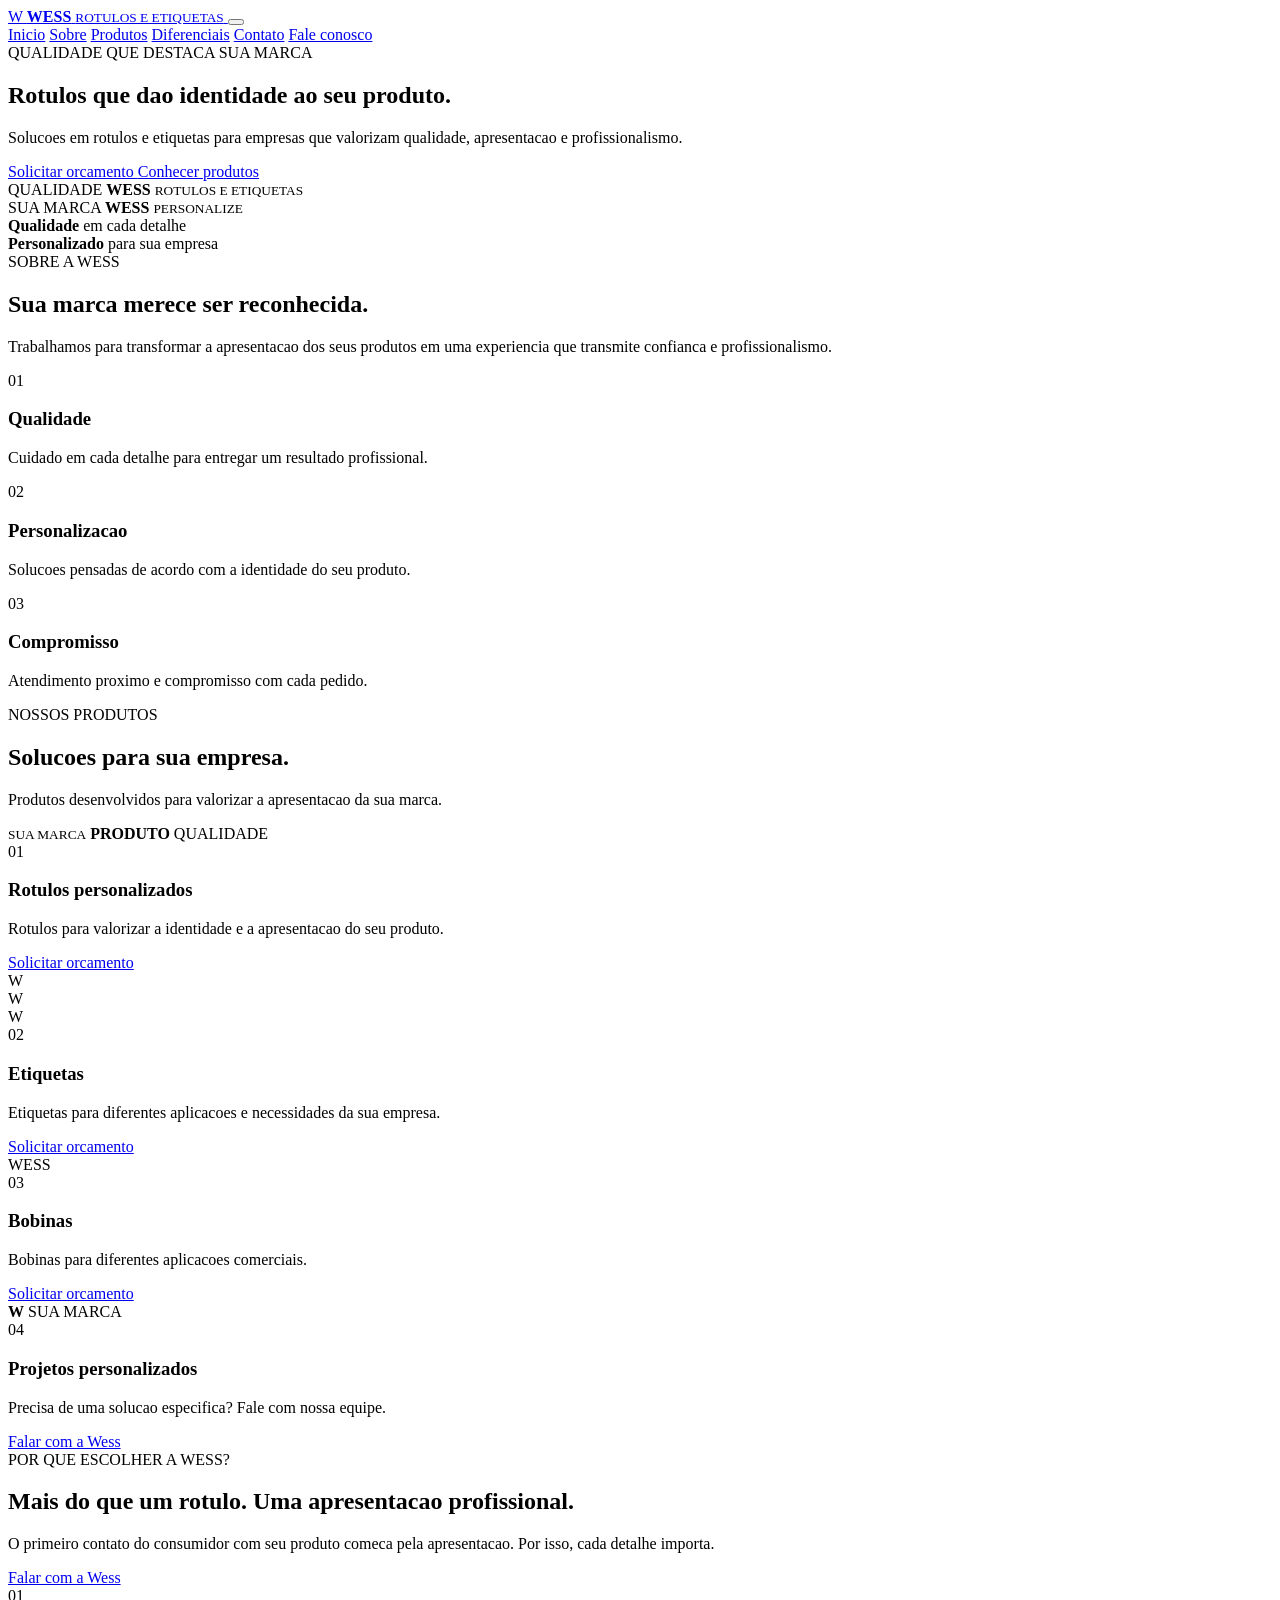
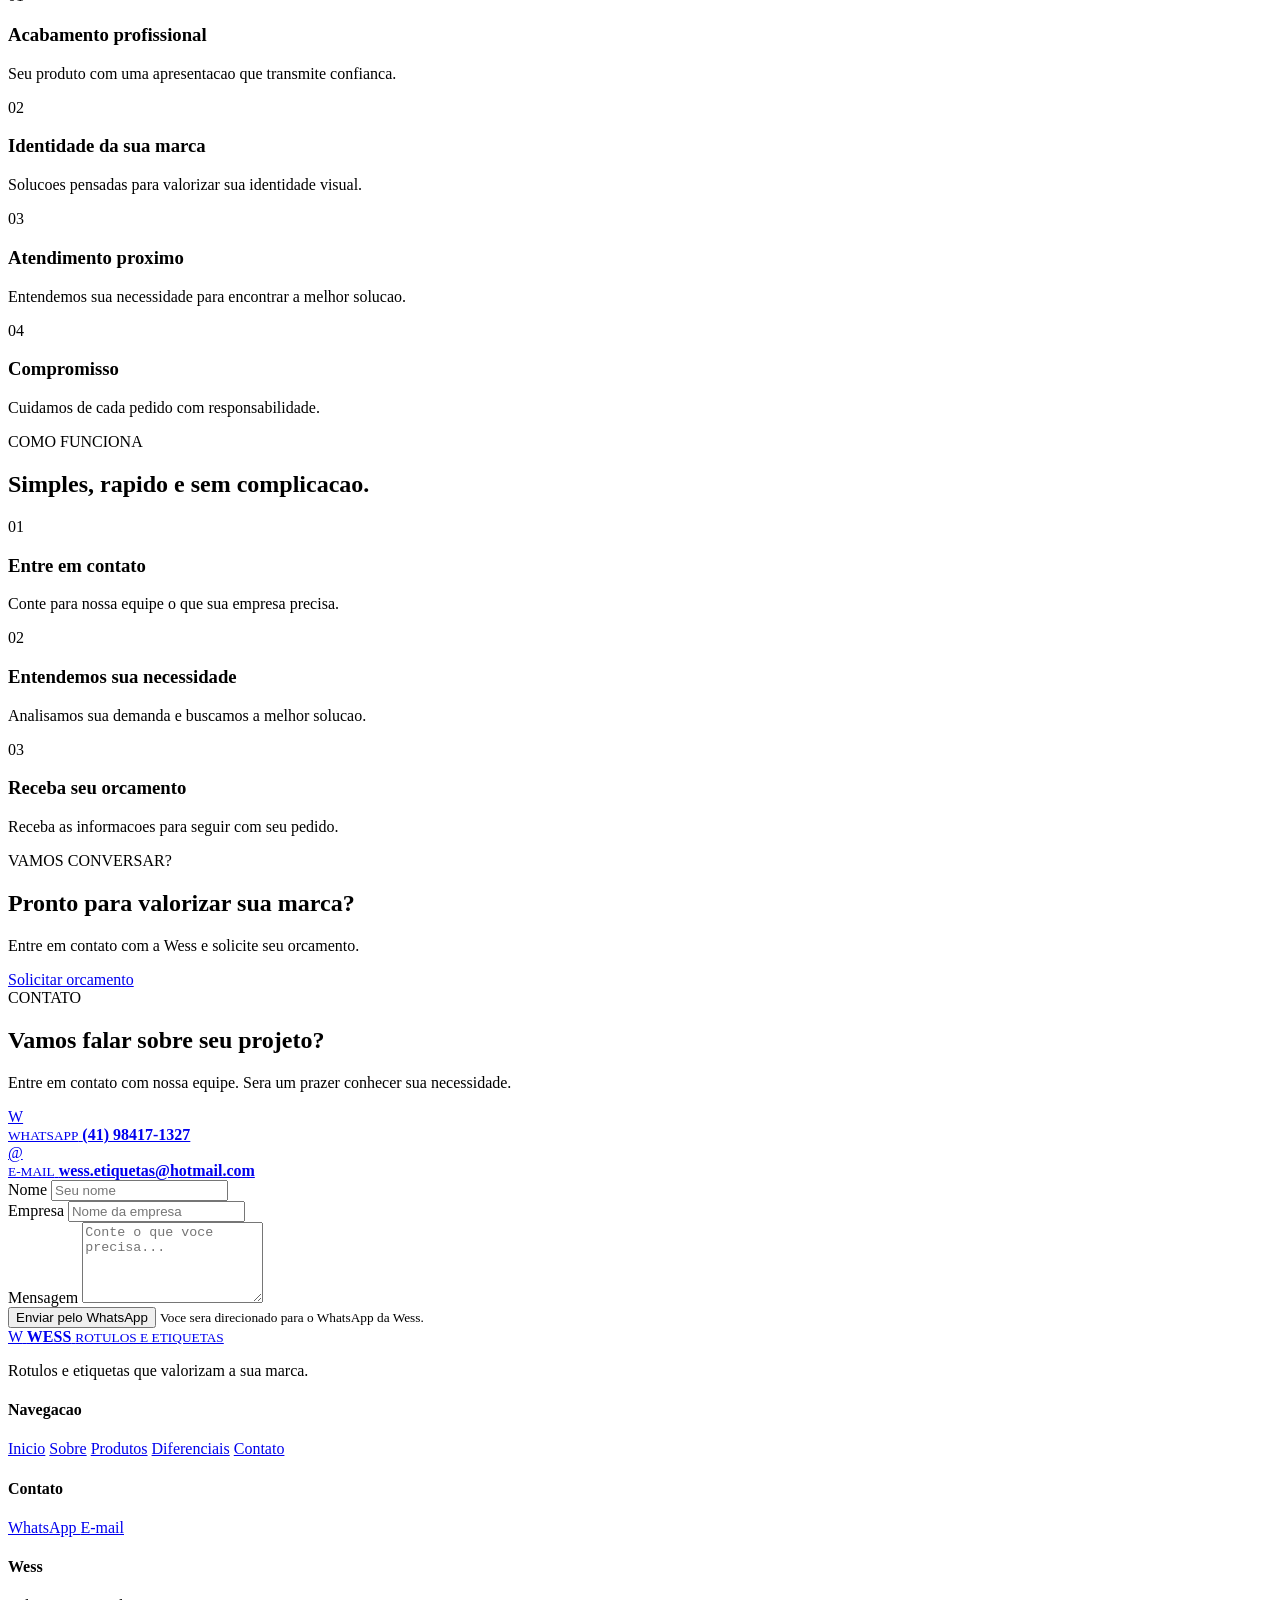
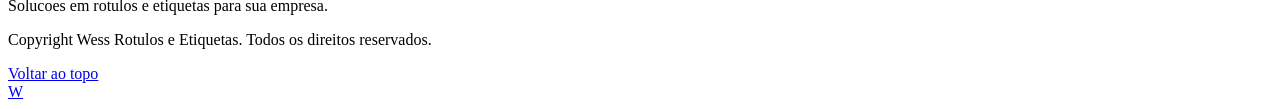
==== commit 6a65efee: "." ====
--- a/index.html
+++ b/index.html
@@ -1,1152 +1,860 @@
 <!DOCTYPE html>
 <html lang="pt-BR">
-
 <head>
-
-<meta charset="UTF-8">
-
-<meta name="viewport" content="width=device-width, initial-scale=1.0">
-
-<title>Wess Rotulos e Etiquetas | Milprint Bobinas</title>
-
-<meta name="description" content="Wess Rotulos e Etiquetas e Milprint Bobinas. Rotulos, etiquetas, bobinas e suprimentos para empresas.">
-
-<meta name="keywords" content="rotulos, etiquetas, bobinas, etiquetas termicas, suprimentos, Wess, Milprint, Pinhais">
-
-<meta name="author" content="Wess Rotulos e Etiquetas">
-
-<link rel="stylesheet" href="style.css">
-
+    <meta charset="UTF-8">
+    <meta name="viewport" content="width=device-width, initial-scale=1.0">
+
+    <title>Wess Rotulos e Etiquetas</title>
+
+    <meta
+        name="description"
+        content="Wess Rotulos e Etiquetas. Solucoes em rotulos e etiquetas para empresas."
+    >
+
+    <link rel="stylesheet" href="css/style.css">
 </head>
 
-
 <body>
 
-
-<!-- BARRA SUPERIOR -->
-
-<div class="topbar">
-
-<div class="container topbar-content">
-
-<div class="top-item">
-WhatsApp: (41) 98417-1327
-</div>
-
-<div class="top-item">
-Telefone: (41) 3238-8413
-</div>
-
-<div class="top-item">
-Telefone: (41) 3058-0115
-</div>
-
-<div class="top-item">
-wess.etiquetas@hotmail.com
-</div>
-
-<div class="top-item">
-Rua Corbelia, 1339 - Pinhais - PR
-</div>
-
-</div>
-
-</div>
-
-
-
-<!-- CABECALHO -->
-
 <header class="header">
 
-<div class="container header-content">
-
-
-<a href="#inicio" class="brand">
-
-<div class="brand-wess">
-Wess
-<span>ROTULOS & ETIQUETAS</span>
-</div>
-
-<div class="brand-line"></div>
-
-<div class="brand-milprint">
-MILPRINT
-<span>BOBINAS</span>
-</div>
-
+    <div class="container header-content">
+
+        <a href="#inicio" class="logo">
+            <span class="logo-symbol">W</span>
+
+            <span class="logo-name">
+                <strong>WESS</strong>
+                <small>ROTULOS E ETIQUETAS</small>
+            </span>
+        </a>
+
+        <button
+            class="menu-button"
+            id="menuButton"
+            type="button"
+            aria-label="Abrir menu"
+        >
+            <span></span>
+            <span></span>
+            <span></span>
+        </button>
+
+        <nav class="menu" id="menu">
+
+            <a href="#inicio">Inicio</a>
+            <a href="#sobre">Sobre</a>
+            <a href="#produtos">Produtos</a>
+            <a href="#diferenciais">Diferenciais</a>
+            <a href="#contato">Contato</a>
+
+            <a
+                class="menu-button-link"
+                href="https://wa.me/5541984171327"
+                target="_blank"
+                rel="noopener noreferrer"
+            >
+                Fale conosco
+            </a>
+
+        </nav>
+
+    </div>
+
+</header>
+
+
+<main>
+
+<!-- HERO -->
+
+<section class="hero" id="inicio">
+
+    <div class="container hero-content">
+
+        <div class="hero-text">
+
+            <div class="eyebrow">
+                QUALIDADE QUE DESTACA SUA MARCA
+            </div>
+
+            <h1>
+                Rotulos que dao
+                <span>identidade</span>
+                ao seu produto.
+            </h1>
+
+            <p>
+                Solucoes em rotulos e etiquetas para empresas
+                que valorizam qualidade, apresentacao e
+                profissionalismo.
+            </p>
+
+            <div class="hero-buttons">
+
+                <a
+                    class="button button-primary"
+                    href="https://wa.me/5541984171327?text=Ola!%20Gostaria%20de%20solicitar%20um%20orcamento."
+                    target="_blank"
+                    rel="noopener noreferrer"
+                >
+                    Solicitar orcamento
+                </a>
+
+                <a
+                    class="button button-secondary"
+                    href="#produtos"
+                >
+                    Conhecer produtos
+                </a>
+
+            </div>
+
+        </div>
+
+
+        <div class="hero-visual">
+
+            <div class="visual-circle circle-one"></div>
+            <div class="visual-circle circle-two"></div>
+
+            <div class="paper-roll roll-one">
+
+                <div class="roll-hole"></div>
+
+                <div class="roll-label">
+                    <span>QUALIDADE</span>
+                    <strong>WESS</strong>
+                    <small>ROTULOS E ETIQUETAS</small>
+                </div>
+
+            </div>
+
+            <div class="paper-roll roll-two">
+
+                <div class="roll-hole"></div>
+
+                <div class="roll-label">
+                    <span>SUA MARCA</span>
+                    <strong>WESS</strong>
+                    <small>PERSONALIZE</small>
+                </div>
+
+            </div>
+
+            <div class="visual-tag tag-one">
+                <strong>Qualidade</strong>
+                <span>em cada detalhe</span>
+            </div>
+
+            <div class="visual-tag tag-two">
+                <strong>Personalizado</strong>
+                <span>para sua empresa</span>
+            </div>
+
+        </div>
+
+    </div>
+
+</section>
+
+
+<!-- SOBRE -->
+
+<section class="section about" id="sobre">
+
+    <div class="container">
+
+        <div class="section-title center">
+
+            <span>SOBRE A WESS</span>
+
+            <h2>
+                Sua marca merece
+                <strong>ser reconhecida.</strong>
+            </h2>
+
+            <p>
+                Trabalhamos para transformar a apresentacao
+                dos seus produtos em uma experiencia que
+                transmite confianca e profissionalismo.
+            </p>
+
+        </div>
+
+
+        <div class="about-grid">
+
+            <article class="about-card">
+
+                <div class="card-number">01</div>
+
+                <h3>Qualidade</h3>
+
+                <p>
+                    Cuidado em cada detalhe para entregar
+                    um resultado profissional.
+                </p>
+
+            </article>
+
+
+            <article class="about-card featured">
+
+                <div class="card-number">02</div>
+
+                <h3>Personalizacao</h3>
+
+                <p>
+                    Solucoes pensadas de acordo com a
+                    identidade do seu produto.
+                </p>
+
+            </article>
+
+
+            <article class="about-card">
+
+                <div class="card-number">03</div>
+
+                <h3>Compromisso</h3>
+
+                <p>
+                    Atendimento proximo e compromisso
+                    com cada pedido.
+                </p>
+
+            </article>
+
+        </div>
+
+    </div>
+
+</section>
+
+
+<!-- PRODUTOS -->
+
+<section class="section products" id="produtos">
+
+    <div class="container">
+
+        <div class="section-title">
+
+            <span>NOSSOS PRODUTOS</span>
+
+            <h2>
+                Solucoes para
+                <strong>sua empresa.</strong>
+            </h2>
+
+            <p>
+                Produtos desenvolvidos para valorizar
+                a apresentacao da sua marca.
+            </p>
+
+        </div>
+
+
+        <div class="products-grid">
+
+
+            <article class="product-card">
+
+                <div class="product-image product-label">
+
+                    <div class="sample-label">
+                        <small>SUA MARCA</small>
+                        <strong>PRODUTO</strong>
+                        <span>QUALIDADE</span>
+                    </div>
+
+                </div>
+
+                <div class="product-info">
+
+                    <span>01</span>
+
+                    <h3>Rotulos personalizados</h3>
+
+                    <p>
+                        Rotulos para valorizar a identidade
+                        e a apresentacao do seu produto.
+                    </p>
+
+                    <a
+                        href="https://wa.me/5541984171327?text=Ola!%20Tenho%20interesse%20em%20rotulos%20personalizados."
+                        target="_blank"
+                        rel="noopener noreferrer"
+                    >
+                        Solicitar orcamento
+                    </a>
+
+                </div>
+
+            </article>
+
+
+            <article class="product-card">
+
+                <div class="product-image product-stickers">
+
+                    <div class="sticker sticker-a">W</div>
+                    <div class="sticker sticker-b">W</div>
+                    <div class="sticker sticker-c">W</div>
+
+                </div>
+
+                <div class="product-info">
+
+                    <span>02</span>
+
+                    <h3>Etiquetas</h3>
+
+                    <p>
+                        Etiquetas para diferentes aplicacoes
+                        e necessidades da sua empresa.
+                    </p>
+
+                    <a
+                        href="https://wa.me/5541984171327?text=Ola!%20Tenho%20interesse%20em%20etiquetas."
+                        target="_blank"
+                        rel="noopener noreferrer"
+                    >
+                        Solicitar orcamento
+                    </a>
+
+                </div>
+
+            </article>
+
+
+            <article class="product-card">
+
+                <div class="product-image product-roll">
+
+                    <div class="roll-product">
+                        <div></div>
+                        <span>WESS</span>
+                    </div>
+
+                </div>
+
+                <div class="product-info">
+
+                    <span>03</span>
+
+                    <h3>Bobinas</h3>
+
+                    <p>
+                        Bobinas para diferentes aplicacoes
+                        comerciais.
+                    </p>
+
+                    <a
+                        href="https://wa.me/5541984171327?text=Ola!%20Tenho%20interesse%20em%20bobinas."
+                        target="_blank"
+                        rel="noopener noreferrer"
+                    >
+                        Solicitar orcamento
+                    </a>
+
+                </div>
+
+            </article>
+
+
+            <article class="product-card">
+
+                <div class="product-image product-custom">
+
+                    <div class="custom-product">
+                        <strong>W</strong>
+                        <span>SUA MARCA</span>
+                    </div>
+
+                </div>
+
+                <div class="product-info">
+
+                    <span>04</span>
+
+                    <h3>Projetos personalizados</h3>
+
+                    <p>
+                        Precisa de uma solucao especifica?
+                        Fale com nossa equipe.
+                    </p>
+
+                    <a
+                        href="https://wa.me/5541984171327?text=Ola!%20Gostaria%20de%20uma%20solucao%20personalizada."
+                        target="_blank"
+                        rel="noopener noreferrer"
+                    >
+                        Falar com a Wess
+                    </a>
+
+                </div>
+
+            </article>
+
+        </div>
+
+    </div>
+
+</section>
+
+
+<!-- DIFERENCIAIS -->
+
+<section class="section differences" id="diferenciais">
+
+    <div class="container differences-grid">
+
+        <div class="differences-text">
+
+            <span>POR QUE ESCOLHER A WESS?</span>
+
+            <h2>
+                Mais do que um rotulo.
+                <strong>Uma apresentacao profissional.</strong>
+            </h2>
+
+            <p>
+                O primeiro contato do consumidor com seu
+                produto comeca pela apresentacao.
+                Por isso, cada detalhe importa.
+            </p>
+
+            <a
+                class="button button-primary"
+                href="https://wa.me/5541984171327?text=Ola!%20Gostaria%20de%20falar%20com%20a%20Wess."
+                target="_blank"
+                rel="noopener noreferrer"
+            >
+                Falar com a Wess
+            </a>
+
+        </div>
+
+
+        <div class="difference-list">
+
+            <div class="difference-item">
+
+                <div class="difference-icon">01</div>
+
+                <div>
+                    <h3>Acabamento profissional</h3>
+
+                    <p>
+                        Seu produto com uma apresentacao
+                        que transmite confianca.
+                    </p>
+                </div>
+
+            </div>
+
+
+            <div class="difference-item">
+
+                <div class="difference-icon">02</div>
+
+                <div>
+                    <h3>Identidade da sua marca</h3>
+
+                    <p>
+                        Solucoes pensadas para valorizar
+                        sua identidade visual.
+                    </p>
+                </div>
+
+            </div>
+
+
+            <div class="difference-item">
+
+                <div class="difference-icon">03</div>
+
+                <div>
+                    <h3>Atendimento proximo</h3>
+
+                    <p>
+                        Entendemos sua necessidade para
+                        encontrar a melhor solucao.
+                    </p>
+                </div>
+
+            </div>
+
+
+            <div class="difference-item">
+
+                <div class="difference-icon">04</div>
+
+                <div>
+                    <h3>Compromisso</h3>
+
+                    <p>
+                        Cuidamos de cada pedido com
+                        responsabilidade.
+                    </p>
+                </div>
+
+            </div>
+
+        </div>
+
+    </div>
+
+</section>
+
+
+<!-- PROCESSO -->
+
+<section class="section process">
+
+    <div class="container">
+
+        <div class="section-title center">
+
+            <span>COMO FUNCIONA</span>
+
+            <h2>
+                Simples, rapido e
+                <strong>sem complicacao.</strong>
+            </h2>
+
+        </div>
+
+
+        <div class="process-grid">
+
+            <div class="process-item">
+
+                <span>01</span>
+
+                <h3>Entre em contato</h3>
+
+                <p>
+                    Conte para nossa equipe o que sua
+                    empresa precisa.
+                </p>
+
+            </div>
+
+
+            <div class="process-arrow"></div>
+
+
+            <div class="process-item">
+
+                <span>02</span>
+
+                <h3>Entendemos sua necessidade</h3>
+
+                <p>
+                    Analisamos sua demanda e buscamos
+                    a melhor solucao.
+                </p>
+
+            </div>
+
+
+            <div class="process-arrow"></div>
+
+
+            <div class="process-item">
+
+                <span>03</span>
+
+                <h3>Receba seu orcamento</h3>
+
+                <p>
+                    Receba as informacoes para seguir
+                    com seu pedido.
+                </p>
+
+            </div>
+
+        </div>
+
+    </div>
+
+</section>
+
+
+<!-- CTA -->
+
+<section class="cta">
+
+    <div class="container cta-content">
+
+        <div>
+
+            <span>VAMOS CONVERSAR?</span>
+
+            <h2>
+                Pronto para valorizar
+                <strong>sua marca?</strong>
+            </h2>
+
+            <p>
+                Entre em contato com a Wess e solicite
+                seu orcamento.
+            </p>
+
+        </div>
+
+
+        <a
+            class="button button-light"
+            href="https://wa.me/5541984171327?text=Ola!%20Vim%20pelo%20site%20da%20Wess%20e%20gostaria%20de%20solicitar%20um%20orcamento."
+            target="_blank"
+            rel="noopener noreferrer"
+        >
+            Solicitar orcamento
+        </a>
+
+    </div>
+
+</section>
+
+
+<!-- CONTATO -->
+
+<section class="section contact" id="contato">
+
+    <div class="container contact-grid">
+
+        <div class="contact-text">
+
+            <span>CONTATO</span>
+
+            <h2>
+                Vamos falar sobre
+                <strong>seu projeto?</strong>
+            </h2>
+
+            <p>
+                Entre em contato com nossa equipe.
+                Sera um prazer conhecer sua necessidade.
+            </p>
+
+
+            <div class="contact-details">
+
+                <a
+                    href="https://wa.me/5541984171327"
+                    target="_blank"
+                    rel="noopener noreferrer"
+                    class="contact-item"
+                >
+
+                    <div class="contact-icon">W</div>
+
+                    <div>
+                        <small>WHATSAPP</small>
+                        <strong>(41) 98417-1327</strong>
+                    </div>
+
+                </a>
+
+
+                <a
+                    href="mailto:wess.etiquetas@hotmail.com"
+                    class="contact-item"
+                >
+
+                    <div class="contact-icon">@</div>
+
+                    <div>
+                        <small>E-MAIL</small>
+                        <strong>wess.etiquetas@hotmail.com</strong>
+                    </div>
+
+                </a>
+
+            </div>
+
+        </div>
+
+
+        <div class="form-box">
+
+            <form id="contactForm">
+
+                <div class="form-group">
+
+                    <label for="name">Nome</label>
+
+                    <input
+                        id="name"
+                        type="text"
+                        placeholder="Seu nome"
+                        required
+                    >
+
+                </div>
+
+
+                <div class="form-group">
+
+                    <label for="company">Empresa</label>
+
+                    <input
+                        id="company"
+                        type="text"
+                        placeholder="Nome da empresa"
+                    >
+
+                </div>
+
+
+                <div class="form-group">
+
+                    <label for="message">Mensagem</label>
+
+                    <textarea
+                        id="message"
+                        rows="5"
+                        placeholder="Conte o que voce precisa..."
+                        required
+                    ></textarea>
+
+                </div>
+
+
+                <button
+                    class="button button-primary form-button"
+                    type="submit"
+                >
+                    Enviar pelo WhatsApp
+                </button>
+
+                <small class="form-help">
+                    Voce sera direcionado para o WhatsApp da Wess.
+                </small>
+
+            </form>
+
+        </div>
+
+    </div>
+
+</section>
+
+</main>
+
+
+<!-- FOOTER -->
+
+<footer class="footer">
+
+    <div class="container footer-grid">
+
+        <div class="footer-brand">
+
+            <a href="#inicio" class="logo">
+
+                <span class="logo-symbol">W</span>
+
+                <span class="logo-name">
+                    <strong>WESS</strong>
+                    <small>ROTULOS E ETIQUETAS</small>
+                </span>
+
+            </a>
+
+            <p>
+                Rotulos e etiquetas que valorizam
+                a sua marca.
+            </p>
+
+        </div>
+
+
+        <div class="footer-column">
+
+            <h4>Navegacao</h4>
+
+            <a href="#inicio">Inicio</a>
+            <a href="#sobre">Sobre</a>
+            <a href="#produtos">Produtos</a>
+            <a href="#diferenciais">Diferenciais</a>
+            <a href="#contato">Contato</a>
+
+        </div>
+
+
+        <div class="footer-column">
+
+            <h4>Contato</h4>
+
+            <a
+                href="https://wa.me/5541984171327"
+                target="_blank"
+                rel="noopener noreferrer"
+            >
+                WhatsApp
+            </a>
+
+            <a href="mailto:wess.etiquetas@hotmail.com">
+                E-mail
+            </a>
+
+        </div>
+
+
+        <div class="footer-column">
+
+            <h4>Wess</h4>
+
+            <p>
+                Solucoes em rotulos e etiquetas
+                para sua empresa.
+            </p>
+
+        </div>
+
+    </div>
+
+
+    <div class="footer-bottom">
+
+        <div class="container footer-bottom-content">
+
+            <p>
+                Copyright <span id="year"></span>
+                Wess Rotulos e Etiquetas.
+                Todos os direitos reservados.
+            </p>
+
+            <a href="#inicio">
+                Voltar ao topo
+            </a>
+
+        </div>
+
+    </div>
+
+</footer>
+
+
+<!-- WHATSAPP FLUTUANTE -->
+
+<a
+    class="whatsapp-float"
+    href="https://wa.me/5541984171327?text=Ola!%20Vim%20pelo%20site%20da%20Wess."
+    target="_blank"
+    rel="noopener noreferrer"
+    aria-label="WhatsApp"
+>
+    W
 </a>
 
 
-<button class="menu-toggle" id="menuToggle">
-MENU
-</button>
-
-
-<nav id="mainMenu">
-
-<a href="#inicio">INICIO</a>
-
-<a href="#produtos">PRODUTOS</a>
-
-<a href="#segmentos">SEGMENTOS</a>
-
-<a href="#sobre">SOBRE NOS</a>
-
-<a href="#diferenciais">DIFERENCIAIS</a>
-
-<a href="#contato">CONTATO</a>
-
-<a
-href="https://wa.me/5541984171327?text=Ola%2C%20gostaria%20de%20solicitar%20um%20orcamento."
-target="_blank"
-class="menu-orcamento">
-SOLICITAR ORCAMENTO
-</a>
-
-</nav>
-
-
-</div>
-
-</header>
-
-
-
-<main>
-
-
-<!-- HERO -->
-
-<section class="hero" id="inicio">
-
-<div class="container hero-content">
-
-
-<div class="hero-text">
-
-<div class="hero-label">
-WESS ROTULOS & ETIQUETAS
-</div>
-
-
-<h1>
-
-SOLUCOES QUE<br>
-IDENTIFICAM QUALIDADE
-
-<strong>
-E IMPULSIONAM SEU NEGOCIO
-</strong>
-
-</h1>
-
-
-<p>
-Rotulos, etiquetas, bobinas e suprimentos
-com tecnologia, qualidade e agilidade
-para sua empresa ir mais longe.
-</p>
-
-
-<div class="hero-buttons">
-
-<a
-href="https://wa.me/5541984171327?text=Ola%2C%20gostaria%20de%20falar%20com%20a%20Wess."
-target="_blank"
-class="btn btn-green">
-FALE NO WHATSAPP
-</a>
-
-
-<a
-href="https://wa.me/5541984171327?text=Ola%2C%20gostaria%20de%20solicitar%20um%20orcamento."
-target="_blank"
-class="btn btn-gold">
-SOLICITAR ORCAMENTO
-</a>
-
-</div>
-
-
-<div class="hero-features">
-
-
-<div class="hero-feature">
-
-<div class="feature-icon">
-01
-</div>
-
-<div>
-<strong>QUALIDADE</strong>
-<span>Produtos de alto padrao</span>
-</div>
-
-</div>
-
-
-<div class="hero-feature">
-
-<div class="feature-icon">
-02
-</div>
-
-<div>
-<strong>AGILIDADE</strong>
-<span>Entrega rapida para toda regiao</span>
-</div>
-
-</div>
-
-
-<div class="hero-feature">
-
-<div class="feature-icon">
-03
-</div>
-
-<div>
-<strong>ATENDIMENTO</strong>
-<span>Suporte especializado</span>
-</div>
-
-</div>
-
-
-</div>
-
-</div>
-
-
-
-<div class="hero-image">
-
-<img
-src="imagens/banner.jpg"
-alt="Produtos Wess e Milprint">
-
-<div class="hero-image-fallback">
-
-<span>WESS</span>
-
-<strong>MILPRINT</strong>
-
-<p>
-ROTULOS, ETIQUETAS E BOBINAS
-</p>
-
-</div>
-
-</div>
-
-
-</div>
-
-</section>
-
-
-
-<!-- PRODUTOS RAPIDOS -->
-
-<section class="quick-products">
-
-<div class="container quick-grid">
-
-
-<a href="#rotulos" class="quick-card">
-
-<div class="quick-image">
-
-<img
-src="imagens/rotulos.jpg"
-alt="Rotulos">
-
-<div class="quick-fallback">
-ROTULOS
-</div>
-
-</div>
-
-<h3>ROTULOS</h3>
-
-<p>
-Solucoes personalizadas para destacar sua marca.
-</p>
-
-</a>
-
-
-
-<a href="#etiquetas" class="quick-card">
-
-<div class="quick-image">
-
-<img
-src="imagens/etiquetas.jpg"
-alt="Etiquetas">
-
-<div class="quick-fallback">
-ETIQUETAS
-</div>
-
-</div>
-
-<h3>ETIQUETAS</h3>
-
-<p>
-Diversos materiais e formatos para sua necessidade.
-</p>
-
-</a>
-
-
-
-<a href="#bobinas" class="quick-card">
-
-<div class="quick-image">
-
-<img
-src="imagens/bobinas.jpg"
-alt="Bobinas">
-
-<div class="quick-fallback">
-BOBINAS
-</div>
-
-</div>
-
-<h3>BOBINAS</h3>
-
-<p>
-Bobinas para impressao termica e diversas utilizacoes.
-</p>
-
-</a>
-
-
-
-<a href="#termicas" class="quick-card">
-
-<div class="quick-image">
-
-<img
-src="imagens/termicas.jpg"
-alt="Etiquetas termicas">
-
-<div class="quick-fallback">
-TERMICAS
-</div>
-
-</div>
-
-<h3>ETIQUETAS TERMICAS</h3>
-
-<p>
-Alta qualidade para impressao de codigos e dados.
-</p>
-
-</a>
-
-
-
-<a href="#suprimentos" class="quick-card">
-
-<div class="quick-image">
-
-<img
-src="imagens/suprimentos.jpg"
-alt="Suprimentos">
-
-<div class="quick-fallback">
-SUPRIMENTOS
-</div>
-
-</div>
-
-<h3>SUPRIMENTOS</h3>
-
-<p>
-Ribbons, tintas e acessorios para impressao.
-</p>
-
-</a>
-
-
-
-<a href="#sobre" class="quick-card">
-
-<div class="quick-image">
-
-<img
-src="imagens/empresa.jpg"
-alt="Wess e Milprint">
-
-<div class="quick-fallback">
-WESS
-</div>
-
-</div>
-
-<h3>COMUNICACAO VISUAL</h3>
-
-<p>
-Solucoes visuais para fortalecer sua marca.
-</p>
-
-</a>
-
-
-</div>
-
-</section>
-
-
-
-<!-- PRODUTOS -->
-
-<section class="products-section" id="produtos">
-
-<div class="container">
-
-<div class="section-header">
-
-<span>
-NOSSAS SOLUCOES
-</span>
-
-<h2>
-Produtos para sua empresa
-</h2>
-
-<p>
-Encontre a solucao ideal para sua necessidade.
-</p>
-
-</div>
-
-
-<div class="products-grid">
-
-
-<article class="product-card" id="rotulos">
-
-<div class="product-image">
-
-<img
-src="imagens/rotulos.jpg"
-alt="Rotulos personalizados">
-
-<div class="product-fallback">
-WESS
-</div>
-
-</div>
-
-<div class="product-body">
-
-<span>WESS</span>
-
-<h3>
-Rotulos personalizados
-</h3>
-
-<p>
-Rotulos desenvolvidos para apresentar seus produtos com qualidade e profissionalismo.
-</p>
-
-<a
-href="https://wa.me/5541984171327?text=Ola%2C%20tenho%20interesse%20em%20rotulos."
-target="_blank">
-SOLICITAR ORCAMENTO
-</a>
-
-</div>
-
-</article>
-
-
-
-<article class="product-card" id="etiquetas">
-
-<div class="product-image">
-
-<img
-src="imagens/etiquetas.jpg"
-alt="Etiquetas">
-
-<div class="product-fallback">
-WESS
-</div>
-
-</div>
-
-<div class="product-body">
-
-<span>WESS</span>
-
-<h3>
-Etiquetas
-</h3>
-
-<p>
-Etiquetas em diferentes materiais, formatos e medidas.
-</p>
-
-<a
-href="https://wa.me/5541984171327?text=Ola%2C%20tenho%20interesse%20em%20etiquetas."
-target="_blank">
-SOLICITAR ORCAMENTO
-</a>
-
-</div>
-
-</article>
-
-
-
-<article class="product-card" id="bobinas">
-
-<div class="product-image">
-
-<img
-src="imagens/bobinas.jpg"
-alt="Bobinas Milprint">
-
-<div class="product-fallback">
-MILPRINT
-</div>
-
-</div>
-
-<div class="product-body">
-
-<span>MILPRINT</span>
-
-<h3>
-Bobinas
-</h3>
-
-<p>
-Bobinas para impressao termica, balancas e diferentes aplicacoes.
-</p>
-
-<a
-href="https://wa.me/5541984171327?text=Ola%2C%20tenho%20interesse%20em%20bobinas."
-target="_blank">
-SOLICITAR ORCAMENTO
-</a>
-
-</div>
-
-</article>
-
-
-
-<article class="product-card" id="termicas">
-
-<div class="product-image">
-
-<img
-src="imagens/termicas.jpg"
-alt="Etiquetas termicas">
-
-<div class="product-fallback">
-TERMICAS
-</div>
-
-</div>
-
-<div class="product-body">
-
-<span>WESS</span>
-
-<h3>
-Etiquetas termicas
-</h3>
-
-<p>
-Etiquetas para impressao de codigos de barras e informacoes.
-</p>
-
-<a
-href="https://wa.me/5541984171327?text=Ola%2C%20tenho%20interesse%20em%20etiquetas%20termicas."
-target="_blank">
-SOLICITAR ORCAMENTO
-</a>
-
-</div>
-
-</article>
-
-
-
-<article class="product-card" id="suprimentos">
-
-<div class="product-image">
-
-<img
-src="imagens/suprimentos.jpg"
-alt="Suprimentos">
-
-<div class="product-fallback">
-SUPRIMENTOS
-</div>
-
-</div>
-
-<div class="product-body">
-
-<span>WESS</span>
-
-<h3>
-Suprimentos
-</h3>
-
-<p>
-Ribbons, tintas e acessorios para garantir excelente impressao.
-</p>
-
-<a
-href="https://wa.me/5541984171327?text=Ola%2C%20tenho%20interesse%20em%20suprimentos."
-target="_blank">
-SOLICITAR ORCAMENTO
-</a>
-
-</div>
-
-</article>
-
-
-
-</div>
-
-</div>
-
-</section>
-
-
-
-<!-- SEGMENTOS -->
-
-<section class="segments-section" id="segmentos">
-
-<div class="container">
-
-<div class="section-header light-header">
-
-<span>
-SEGMENTOS QUE ATENDEMOS
-</span>
-
-<h2>
-Solucoes para diferentes negocios
-</h2>
-
-</div>
-
-
-<div class="segments-grid">
-
-
-<div class="segment">
-<div class="segment-number">01</div>
-<strong>SUPERMERCADOS</strong>
-</div>
-
-
-<div class="segment">
-<div class="segment-number">02</div>
-<strong>ACOUGUES</strong>
-</div>
-
-
-<div class="segment">
-<div class="segment-number">03</div>
-<strong>PANIFICADORAS</strong>
-</div>
-
-
-<div class="segment">
-<div class="segment-number">04</div>
-<strong>TRANSPORTADORAS</strong>
-</div>
-
-
-<div class="segment">
-<div class="segment-number">05</div>
-<strong>INDUSTRIAS</strong>
-</div>
-
-
-<div class="segment">
-<div class="segment-number">06</div>
-<strong>LOGISTICA</strong>
-</div>
-
-
-<div class="segment">
-<div class="segment-number">07</div>
-<strong>COMERCIO</strong>
-</div>
-
-
-<div class="segment">
-<div class="segment-number">08</div>
-<strong>VAREJO</strong>
-</div>
-
-
-</div>
-
-</div>
-
-</section>
-
-
-
-<!-- SOBRE -->
-
-<section class="about-section" id="sobre">
-
-<div class="container about-grid">
-
-
-<div class="about-image">
-
-<img
-src="imagens/empresa.jpg"
-alt="Wess Rotulos e Etiquetas">
-
-<div class="about-fallback">
-WESS
-</div>
-
-</div>
-
-
-<div class="about-text">
-
-<span class="section-label">
-SOBRE NOS
-</span>
-
-<h2>
-Experiencia, qualidade e compromisso
-</h2>
-
-<p>
-A Wess Rotulos e Etiquetas trabalha para oferecer solucoes de qualidade para empresas que precisam identificar, organizar e valorizar seus produtos.
-</p>
-
-<p>
-Em conjunto com a Milprint Bobinas, oferecemos uma linha completa de produtos para diferentes necessidades.
-</p>
-
-
-<div class="about-points">
-
-<div>
-<strong>Qualidade</strong>
-<span>Produtos selecionados para sua empresa.</span>
-</div>
-
-<div>
-<strong>Agilidade</strong>
-<span>Atendimento rapido e eficiente.</span>
-</div>
-
-<div>
-<strong>Confianca</strong>
-<span>Compromisso com nossos clientes.</span>
-</div>
-
-</div>
-
-</div>
-
-
-</div>
-
-</section>
-
-
-
-<!-- DIFERENCIAIS -->
-
-<section class="differentials" id="diferenciais">
-
-<div class="container">
-
-<div class="section-header">
-
-<span>
-POR QUE ESCOLHER A WESS
-</span>
-
-<h2>
-Diferenciais que fazem a diferenca
-</h2>
-
-</div>
-
-
-<div class="differential-grid">
-
-
-<div class="differential">
-
-<div class="differential-number">
-01
-</div>
-
-<h3>
-Qualidade
-</h3>
-
-<p>
-Produtos pensados para entregar um excelente resultado.
-</p>
-
-</div>
-
-
-<div class="differential">
-
-<div class="differential-number">
-02
-</div>
-
-<h3>
-Atendimento
-</h3>
-
-<p>
-Equipe preparada para entender sua necessidade.
-</p>
-
-</div>
-
-
-<div class="differential">
-
-<div class="differential-number">
-03
-</div>
-
-<h3>
-Agilidade
-</h3>
-
-<p>
-Processos eficientes para atender sua empresa.
-</p>
-
-</div>
-
-
-<div class="differential">
-
-<div class="differential-number">
-04
-</div>
-
-<h3>
-Personalizacao
-</h3>
-
-<p>
-Solucoes de acordo com cada necessidade.
-</p>
-
-</div>
-
-
-</div>
-
-</div>
-
-</section>
-
-
-
-<!-- CTA -->
-
-<section class="cta">
-
-<div class="container cta-content">
-
-<div>
-
-<span>
-ATENDIMENTO RAPIDO E PERSONALIZADO
-</span>
-
-<h2>
-Vamos encontrar a melhor solucao para sua empresa.
-</h2>
-
-<p>
-Fale com nossa equipe e solicite seu orcamento.
-</p>
-
-</div>
-
-
-<a
-href="https://wa.me/5541984171327?text=Ola%2C%20gostaria%20de%20solicitar%20um%20orcamento."
-target="_blank"
-class="btn btn-dark">
-CHAMAR NO WHATSAPP
-</a>
-
-</div>
-
-</section>
-
-
-
-<!-- CONTATO -->
-
-<section class="contact-section" id="contato">
-
-<div class="container contact-grid">
-
-
-<div class="contact-info">
-
-<span class="section-label">
-CONTATO
-</span>
-
-<h2>
-Fale com a Wess
-</h2>
-
-<p>
-Entre em contato para conhecer nossas solucoes e solicitar um orcamento.
-</p>
-
-
-<div class="contact-list">
-
-
-<div>
-<strong>WHATSAPP</strong>
-<a href="https://wa.me/5541984171327" target="_blank">
-(41) 98417-1327
-</a>
-</div>
-
-
-<div>
-<strong>TELEFONE</strong>
-<a href="tel:+554132388413">
-(41) 3238-8413
-</a>
-</div>
-
-
-<div>
-<strong>TELEFONE</strong>
-<a href="tel:+554130580115">
-(41) 3058-0115
-</a>
-</div>
-
-
-<div>
-<strong>EMAIL</strong>
-<a href="mailto:wess.etiquetas@hotmail.com">
-wess.etiquetas@hotmail.com
-</a>
-</div>
-
-
-<div>
-<strong>ENDERECO</strong>
-<span>
-Rua Corbelia, 1339<br>
-Bairro Alto Taruma<br>
-Pinhais - PR
-</span>
-</div>
-
-
-</div>
-
-</div>
-
-
-<div class="map-box">
-
-<div>
-
-<h3>
-WESS + MILPRINT
-</h3>
-
-<p>
-Rua Corbelia, 1339<br>
-Pinhais - PR
-</p>
-
-<a
-href="https://www.google.com/maps/search/?api=1&query=Rua%20Corbelia%201339%20Pinhais%20PR"
-target="_blank"
-class="map-button">
-VER NO GOOGLE MAPS
-</a>
-
-</div>
-
-</div>
-
-
-</div>
-
-</section>
-
-
-
-</main>
-
-
-
-<!-- RODAPE -->
-
-<footer>
-
-<div class="container footer-grid">
-
-
-<div class="footer-brand">
-
-<div class="footer-wess">
-Wess
-<span>ROTULOS & ETIQUETAS</span>
-</div>
-
-<div class="footer-divider"></div>
-
-<div class="footer-milprint">
-MILPRINT
-<span>BOBINAS</span>
-</div>
-
-</div>
-
-
-<div class="footer-column">
-
-<h4>
-CONTATO
-</h4>
-
-<p>
-WhatsApp: (41) 98417-1327
-</p>
-
-<p>
-(41) 3238-8413
-</p>
-
-<p>
-(41) 3058-0115
-</p>
-
-<p>
-wess.etiquetas@hotmail.com
-</p>
-
-</div>
-
-
-<div class="footer-column">
-
-<h4>
-ENDERECO
-</h4>
-
-<p>
-Rua Corbelia, 1339
-</p>
-
-<p>
-Bairro Alto Taruma
-</p>
-
-<p>
-Pinhais - PR
-</p>
-
-<a
-href="https://www.google.com/maps/search/?api=1&query=Rua%20Corbelia%201339%20Pinhais%20PR"
-target="_blank">
-VER NO MAPA
-</a>
-
-</div>
-
-
-<div class="footer-column">
-
-<h4>
-HORARIO
-</h4>
-
-<p>
-Segunda a Sexta
-</p>
-
-<p>
-08:00 as 18:00
-</p>
-
-<p>
-Sabado
-</p>
-
-<p>
-08:00 as 12:00
-</p>
-
-</div>
-
-
-</div>
-
-
-<div class="copyright">
-
-Wess Rotulos e Etiquetas e Milprint Bobinas. Todos os direitos reservados.
-
-</div>
-
-</footer>
-
-
-
-<!-- WHATSAPP FLUTUANTE -->
-
-<a
-href="https://wa.me/5541984171327?text=Ola%2C%20gostaria%20de%20solicitar%20um%20orcamento."
-target="_blank"
-class="whatsapp-float">
-
-WHATSAPP
-
-<span>
-(41) 98417-1327
-</span>
-
-</a>
-
-
-
-<script src="script.js"></script>
+<script src="js/script.js"></script>
 
 </body>
-
 </html>
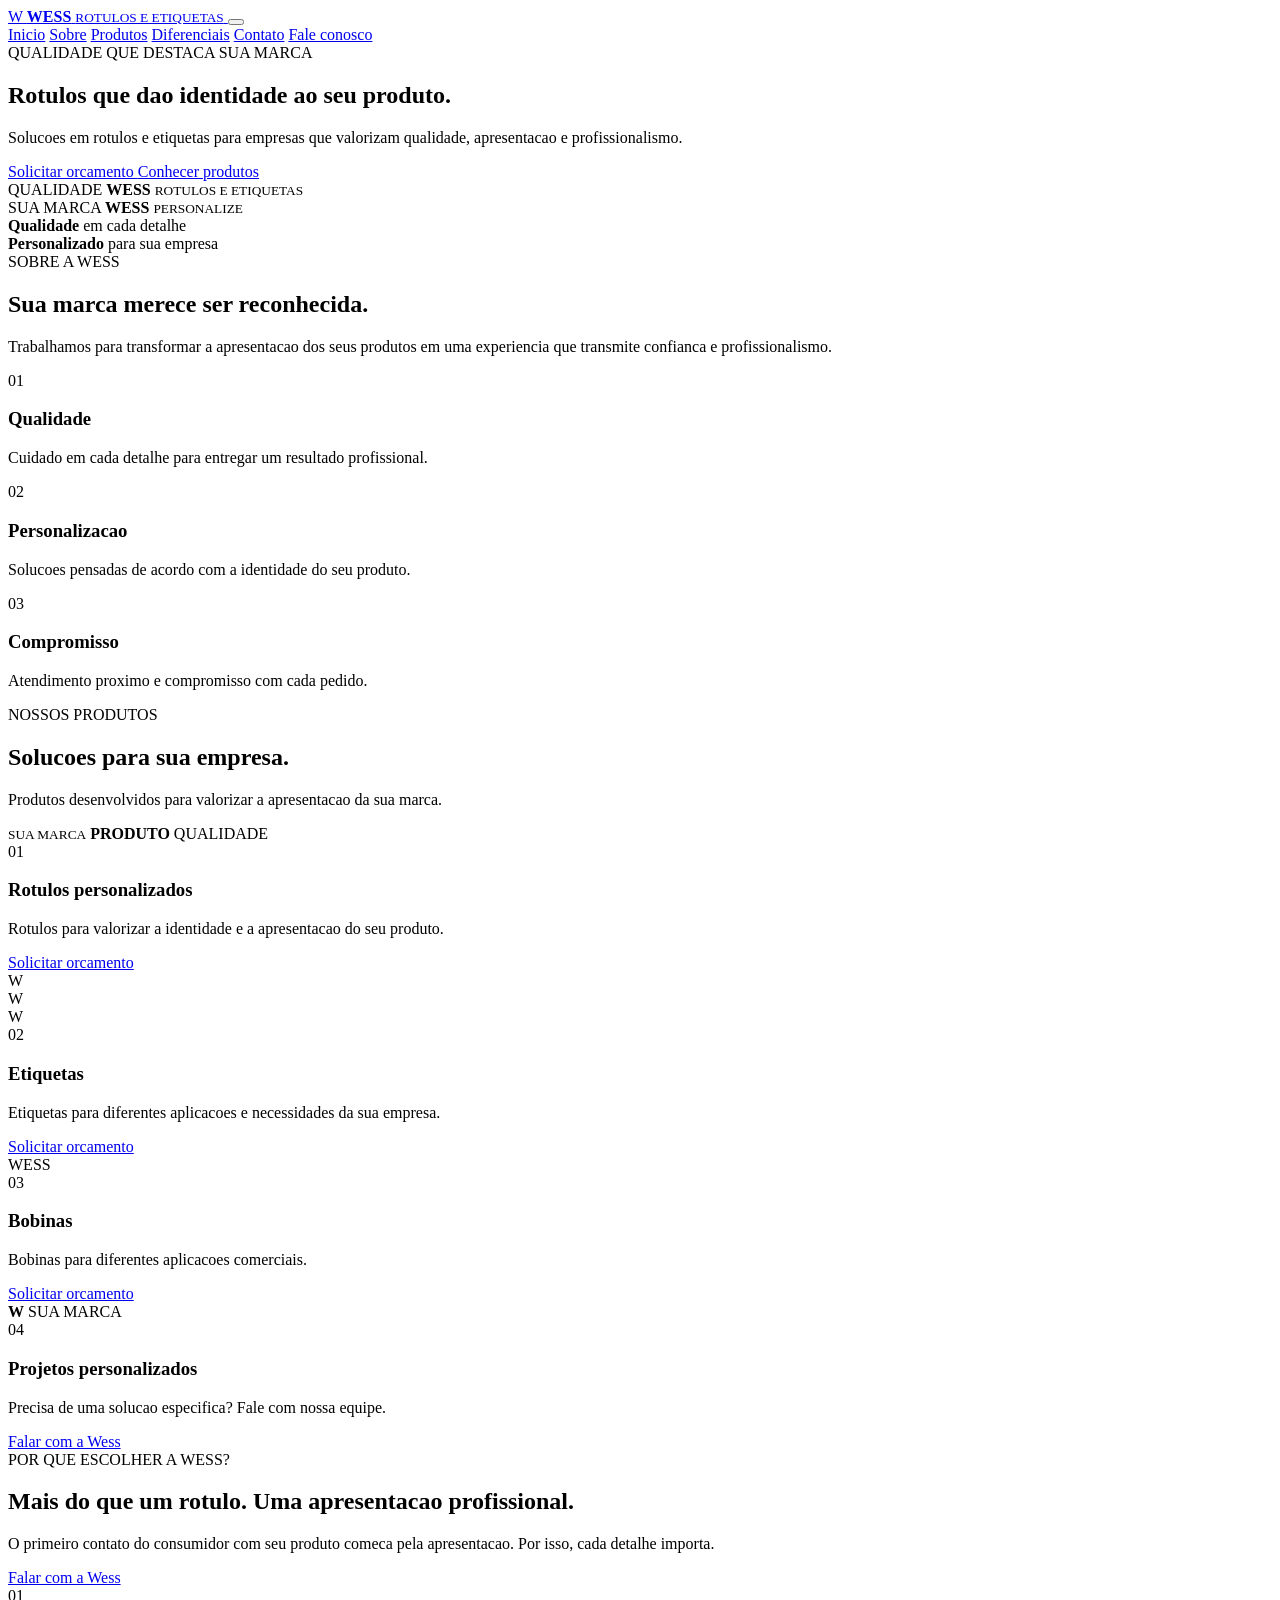
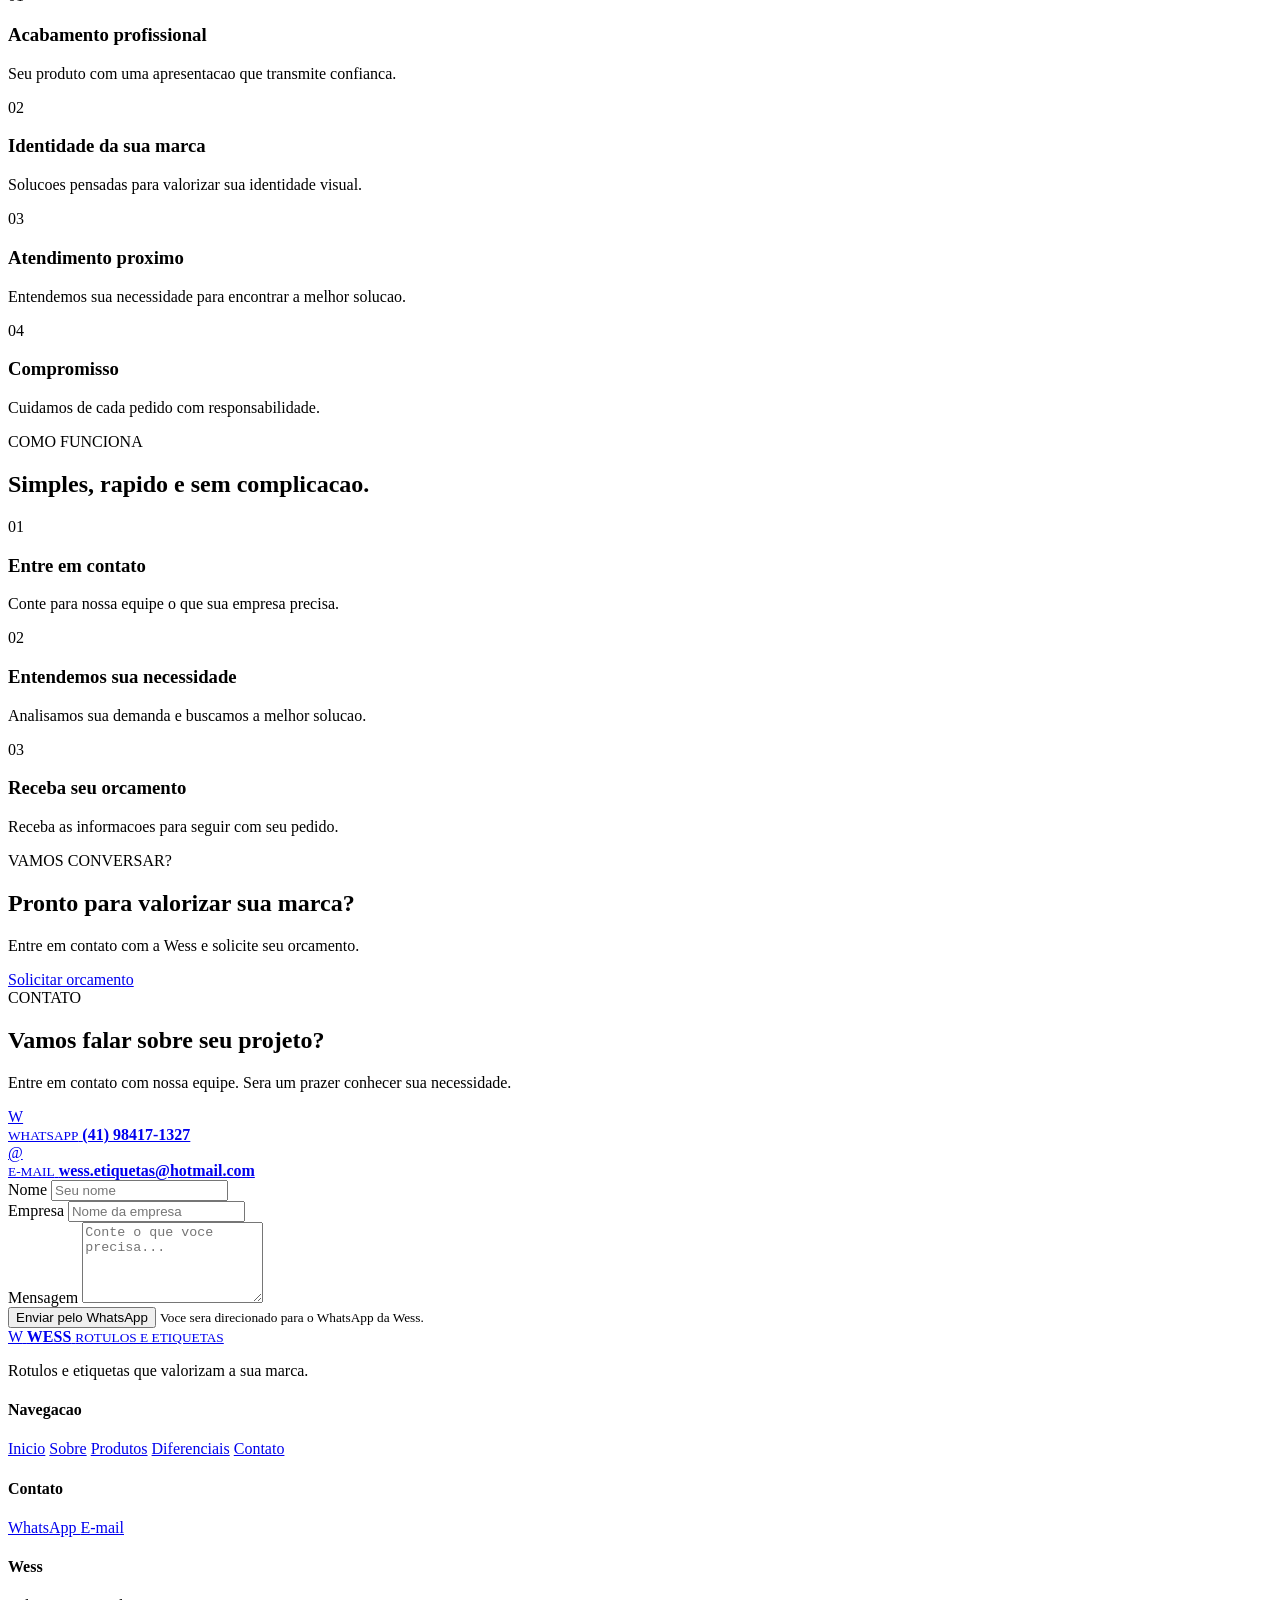
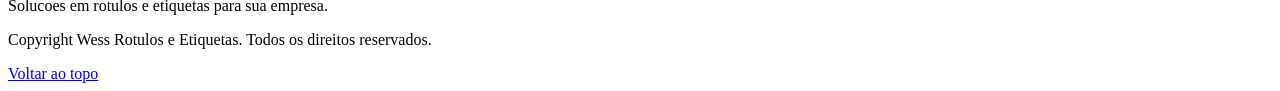
==== commit 72efe6cf: "." ====
--- a/index.html
+++ b/index.html
@@ -850,7 +850,6 @@
     rel="noopener noreferrer"
     aria-label="WhatsApp"
 >
-    W
 </a>
 
 
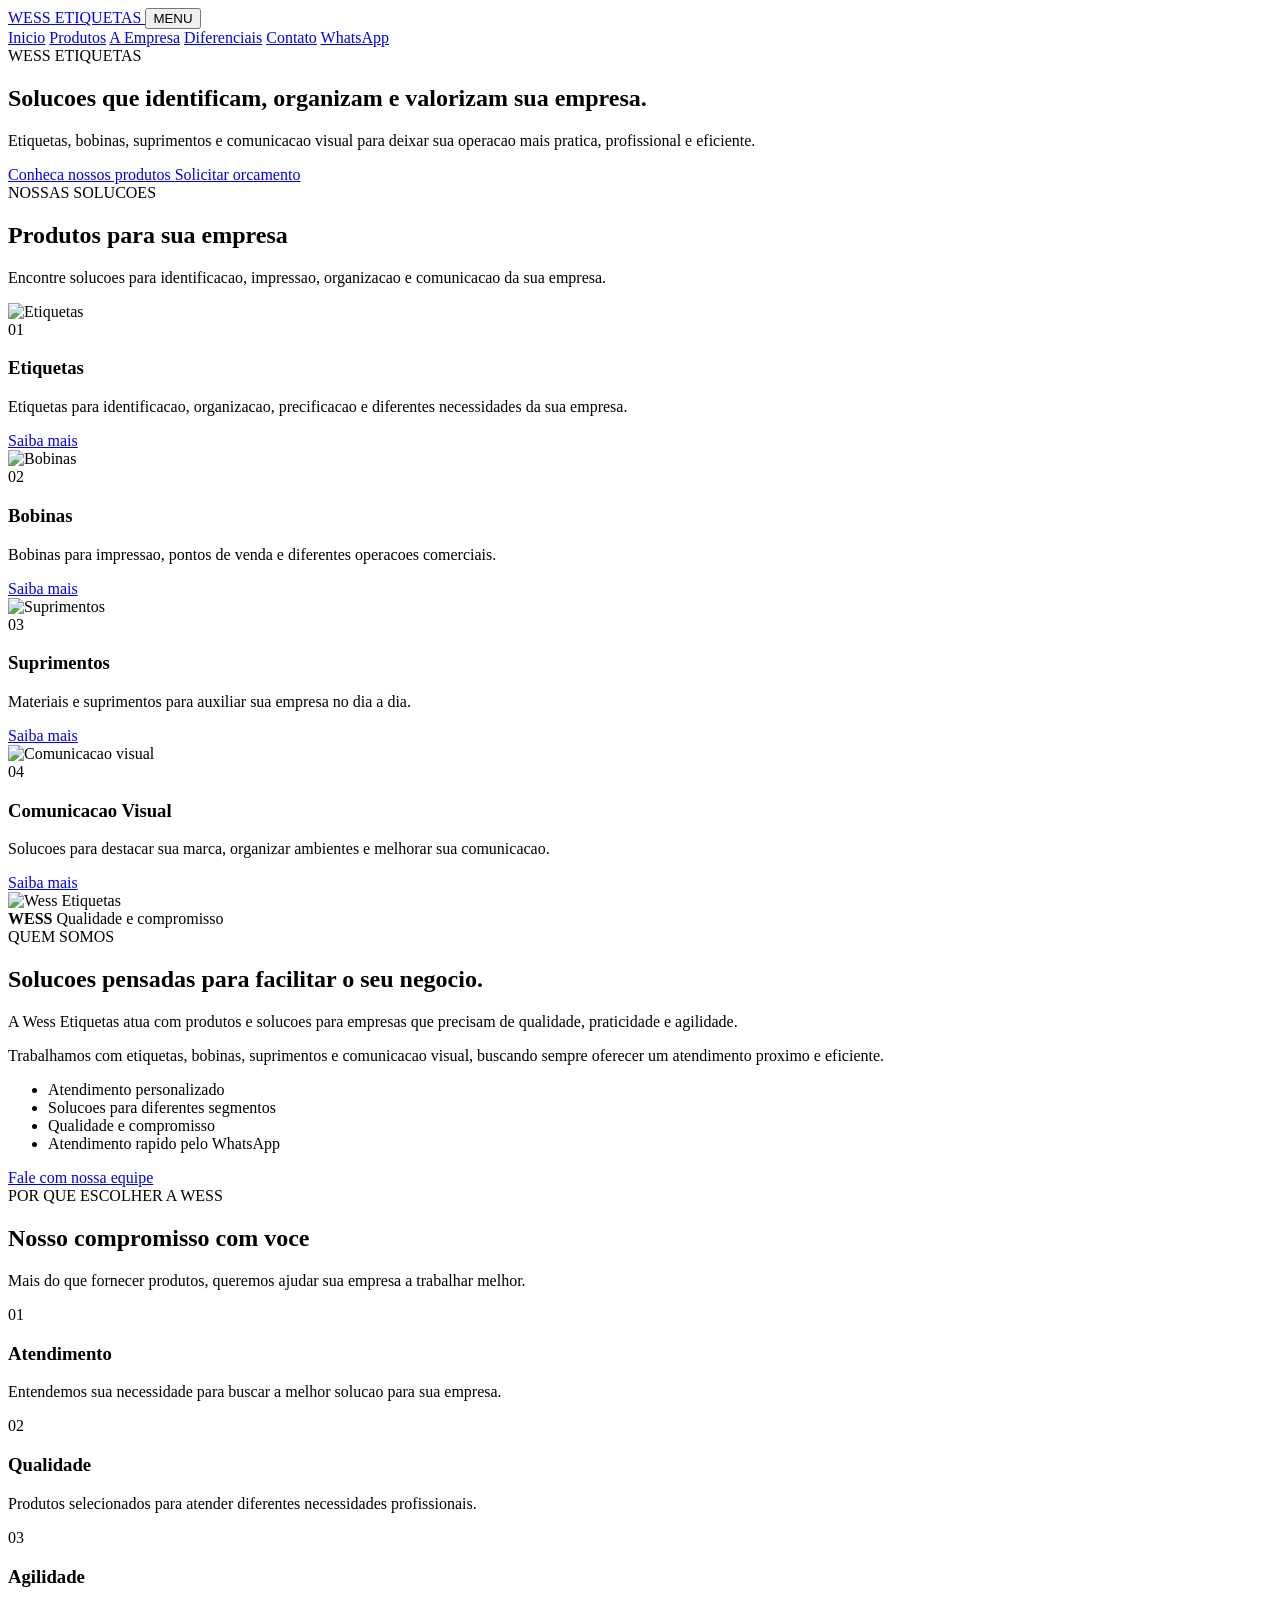
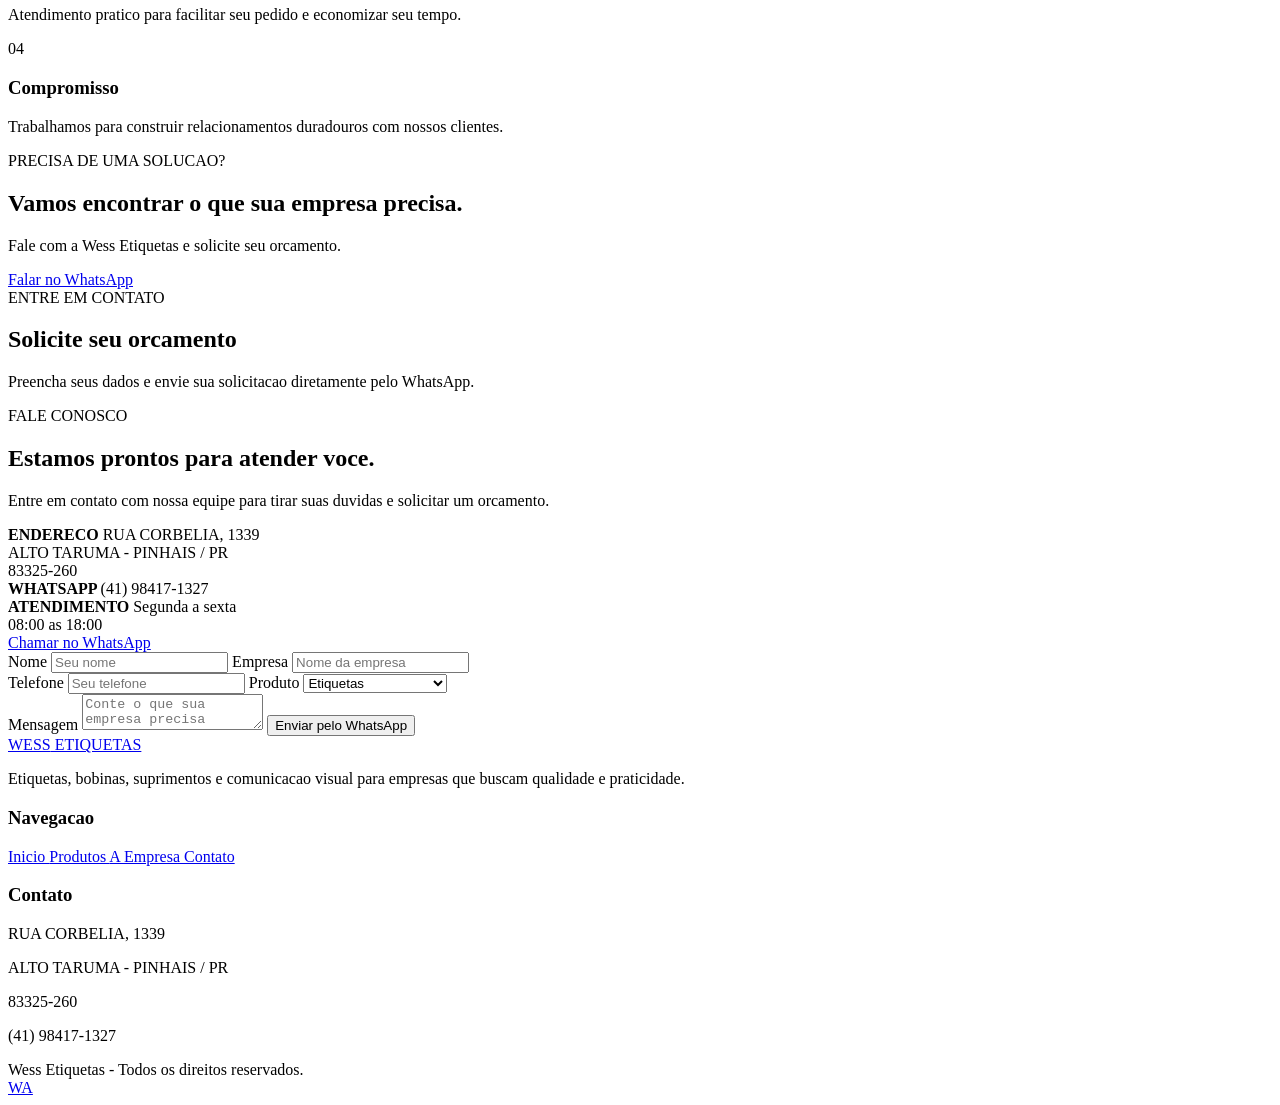
==== commit 5570f01f: "." ====
--- a/index.html
+++ b/index.html
@@ -1,60 +1,49 @@
 <!DOCTYPE html>
 <html lang="pt-BR">
 <head>
-    <meta charset="UTF-8">
-    <meta name="viewport" content="width=device-width, initial-scale=1.0">
-
-    <title>Wess Rotulos e Etiquetas</title>
-
-    <meta
-        name="description"
-        content="Wess Rotulos e Etiquetas. Solucoes em rotulos e etiquetas para empresas."
-    >
-
-    <link rel="stylesheet" href="css/style.css">
+<meta charset="UTF-8">
+<meta name="viewport" content="width=device-width, initial-scale=1.0">
+
+<title>Wess Etiquetas | Etiquetas, Bobinas e Suprimentos</title>
+
+<meta name="description" content="Wess Etiquetas - Etiquetas, bobinas, suprimentos e comunicacao visual em Pinhais PR.">
+
+<link rel="stylesheet" href="css/style.css">
+
 </head>
 
 <body>
 
 <header class="header">
 
-    <div class="container header-content">
+    <div class="container navbar">
 
         <a href="#inicio" class="logo">
-            <span class="logo-symbol">W</span>
-
-            <span class="logo-name">
-                <strong>WESS</strong>
-                <small>ROTULOS E ETIQUETAS</small>
-            </span>
+            <span>WESS</span> ETIQUETAS
         </a>
 
-        <button
-            class="menu-button"
-            id="menuButton"
-            type="button"
-            aria-label="Abrir menu"
-        >
-            <span></span>
-            <span></span>
-            <span></span>
+        <button class="menu-button" id="menuButton">
+            MENU
         </button>
 
-        <nav class="menu" id="menu">
+        <nav id="navigation">
 
             <a href="#inicio">Inicio</a>
-            <a href="#sobre">Sobre</a>
+
             <a href="#produtos">Produtos</a>
+
+            <a href="#empresa">A Empresa</a>
+
             <a href="#diferenciais">Diferenciais</a>
+
             <a href="#contato">Contato</a>
 
             <a
-                class="menu-button-link"
                 href="https://wa.me/5541984171327"
                 target="_blank"
-                rel="noopener noreferrer"
+                class="nav-whatsapp"
             >
-                Fale conosco
+                WhatsApp
             </a>
 
         </nav>
@@ -66,91 +55,399 @@
 
 <main>
 
-<!-- HERO -->
 
 <section class="hero" id="inicio">
 
+    <div class="hero-background"></div>
+
     <div class="container hero-content">
 
-        <div class="hero-text">
-
-            <div class="eyebrow">
-                QUALIDADE QUE DESTACA SUA MARCA
+        <div class="hero-label">
+            WESS ETIQUETAS
+        </div>
+
+        <h1>
+            Solucoes que identificam,
+            organizam e valorizam
+            <span>sua empresa.</span>
+        </h1>
+
+        <p>
+            Etiquetas, bobinas, suprimentos e comunicacao visual
+            para deixar sua operacao mais pratica, profissional e eficiente.
+        </p>
+
+        <div class="hero-buttons">
+
+            <a href="#produtos" class="button button-red">
+                Conheca nossos produtos
+            </a>
+
+            <a
+                href="https://wa.me/5541984171327?text=Ola%20Wess%20Etiquetas%2C%20gostaria%20de%20solicitar%20um%20orcamento."
+                target="_blank"
+                class="button button-green"
+            >
+                Solicitar orcamento
+            </a>
+
+        </div>
+
+    </div>
+
+</section>
+
+
+<section class="section products-section" id="produtos">
+
+    <div class="container">
+
+        <div class="section-title">
+
+            <span>NOSSAS SOLUCOES</span>
+
+            <h2>
+                Produtos para sua empresa
+            </h2>
+
+            <p>
+                Encontre solucoes para identificacao,
+                impressao, organizacao e comunicacao da sua empresa.
+            </p>
+
+        </div>
+
+
+        <div class="products-grid">
+
+
+            <article class="product-card">
+
+                <div class="product-image">
+
+                    <img
+                        src="https://images.unsplash.com/photo-1600697395542-ef3ee2e942b7?auto=format&fit=crop&w=1000&q=85"
+                        alt="Etiquetas"
+                    >
+
+                    <div class="product-number">
+                        01
+                    </div>
+
+                </div>
+
+                <div class="product-content">
+
+                    <h3>
+                        Etiquetas
+                    </h3>
+
+                    <p>
+                        Etiquetas para identificacao,
+                        organizacao, precificacao e diferentes
+                        necessidades da sua empresa.
+                    </p>
+
+                    <a href="#contato">
+                        Saiba mais
+                    </a>
+
+                </div>
+
+            </article>
+
+
+            <article class="product-card">
+
+                <div class="product-image">
+
+                    <img
+                        src="https://images.unsplash.com/photo-1562408590-e32931084e23?auto=format&fit=crop&w=1000&q=85"
+                        alt="Bobinas"
+                    >
+
+                    <div class="product-number">
+                        02
+                    </div>
+
+                </div>
+
+                <div class="product-content">
+
+                    <h3>
+                        Bobinas
+                    </h3>
+
+                    <p>
+                        Bobinas para impressao,
+                        pontos de venda e diferentes
+                        operacoes comerciais.
+                    </p>
+
+                    <a href="#contato">
+                        Saiba mais
+                    </a>
+
+                </div>
+
+            </article>
+
+
+            <article class="product-card">
+
+                <div class="product-image">
+
+                    <img
+                        src="https://images.unsplash.com/photo-1581091226825-a6a2a5aee158?auto=format&fit=crop&w=1000&q=85"
+                        alt="Suprimentos"
+                    >
+
+                    <div class="product-number">
+                        03
+                    </div>
+
+                </div>
+
+                <div class="product-content">
+
+                    <h3>
+                        Suprimentos
+                    </h3>
+
+                    <p>
+                        Materiais e suprimentos para
+                        auxiliar sua empresa no dia a dia.
+                    </p>
+
+                    <a href="#contato">
+                        Saiba mais
+                    </a>
+
+                </div>
+
+            </article>
+
+
+            <article class="product-card">
+
+                <div class="product-image">
+
+                    <img
+                        src="https://images.unsplash.com/photo-1561070791-2526d30994b5?auto=format&fit=crop&w=1000&q=85"
+                        alt="Comunicacao visual"
+                    >
+
+                    <div class="product-number">
+                        04
+                    </div>
+
+                </div>
+
+                <div class="product-content">
+
+                    <h3>
+                        Comunicacao Visual
+                    </h3>
+
+                    <p>
+                        Solucoes para destacar sua marca,
+                        organizar ambientes e melhorar sua comunicacao.
+                    </p>
+
+                    <a href="#contato">
+                        Saiba mais
+                    </a>
+
+                </div>
+
+            </article>
+
+
+        </div>
+
+    </div>
+
+</section>
+
+
+<section class="section about-section" id="empresa">
+
+    <div class="container about-grid">
+
+
+        <div class="about-image">
+
+            <img
+                src="https://images.unsplash.com/photo-1565610222536-ef125c59da2e?auto=format&fit=crop&w=1200&q=85"
+                alt="Wess Etiquetas"
+            >
+
+            <div class="about-box">
+
+                <strong>WESS</strong>
+
+                <span>
+                    Qualidade e compromisso
+                </span>
+
             </div>
 
-            <h1>
-                Rotulos que dao
-                <span>identidade</span>
-                ao seu produto.
-            </h1>
-
-            <p>
-                Solucoes em rotulos e etiquetas para empresas
-                que valorizam qualidade, apresentacao e
-                profissionalismo.
-            </p>
-
-            <div class="hero-buttons">
-
-                <a
-                    class="button button-primary"
-                    href="https://wa.me/5541984171327?text=Ola!%20Gostaria%20de%20solicitar%20um%20orcamento."
-                    target="_blank"
-                    rel="noopener noreferrer"
-                >
-                    Solicitar orcamento
-                </a>
-
-                <a
-                    class="button button-secondary"
-                    href="#produtos"
-                >
-                    Conhecer produtos
-                </a>
+        </div>
+
+
+        <div class="about-content">
+
+            <span class="section-label">
+                QUEM SOMOS
+            </span>
+
+            <h2>
+                Solucoes pensadas para
+                facilitar o seu negocio.
+            </h2>
+
+            <p>
+                A Wess Etiquetas atua com produtos e solucoes
+                para empresas que precisam de qualidade,
+                praticidade e agilidade.
+            </p>
+
+            <p>
+                Trabalhamos com etiquetas, bobinas,
+                suprimentos e comunicacao visual,
+                buscando sempre oferecer um atendimento
+                proximo e eficiente.
+            </p>
+
+
+            <ul class="check-list">
+
+                <li>
+                    Atendimento personalizado
+                </li>
+
+                <li>
+                    Solucoes para diferentes segmentos
+                </li>
+
+                <li>
+                    Qualidade e compromisso
+                </li>
+
+                <li>
+                    Atendimento rapido pelo WhatsApp
+                </li>
+
+            </ul>
+
+
+            <a href="#contato" class="button button-red">
+                Fale com nossa equipe
+            </a>
+
+        </div>
+
+    </div>
+
+</section>
+
+
+<section class="section" id="diferenciais">
+
+    <div class="container">
+
+        <div class="section-title">
+
+            <span>
+                POR QUE ESCOLHER A WESS
+            </span>
+
+            <h2>
+                Nosso compromisso com voce
+            </h2>
+
+            <p>
+                Mais do que fornecer produtos,
+                queremos ajudar sua empresa a trabalhar melhor.
+            </p>
+
+        </div>
+
+
+        <div class="features-grid">
+
+
+            <div class="feature-card">
+
+                <div class="feature-icon red">
+                    01
+                </div>
+
+                <h3>
+                    Atendimento
+                </h3>
+
+                <p>
+                    Entendemos sua necessidade para
+                    buscar a melhor solucao para sua empresa.
+                </p>
 
             </div>
 
-        </div>
-
-
-        <div class="hero-visual">
-
-            <div class="visual-circle circle-one"></div>
-            <div class="visual-circle circle-two"></div>
-
-            <div class="paper-roll roll-one">
-
-                <div class="roll-hole"></div>
-
-                <div class="roll-label">
-                    <span>QUALIDADE</span>
-                    <strong>WESS</strong>
-                    <small>ROTULOS E ETIQUETAS</small>
-                </div>
+
+            <div class="feature-card">
+
+                <div class="feature-icon green">
+                    02
+                </div>
+
+                <h3>
+                    Qualidade
+                </h3>
+
+                <p>
+                    Produtos selecionados para atender
+                    diferentes necessidades profissionais.
+                </p>
 
             </div>
 
-            <div class="paper-roll roll-two">
-
-                <div class="roll-hole"></div>
-
-                <div class="roll-label">
-                    <span>SUA MARCA</span>
-                    <strong>WESS</strong>
-                    <small>PERSONALIZE</small>
-                </div>
+
+            <div class="feature-card">
+
+                <div class="feature-icon red">
+                    03
+                </div>
+
+                <h3>
+                    Agilidade
+                </h3>
+
+                <p>
+                    Atendimento pratico para facilitar
+                    seu pedido e economizar seu tempo.
+                </p>
 
             </div>
 
-            <div class="visual-tag tag-one">
-                <strong>Qualidade</strong>
-                <span>em cada detalhe</span>
+
+            <div class="feature-card">
+
+                <div class="feature-icon green">
+                    04
+                </div>
+
+                <h3>
+                    Compromisso
+                </h3>
+
+                <p>
+                    Trabalhamos para construir relacionamentos
+                    duradouros com nossos clientes.
+                </p>
+
             </div>
 
-            <div class="visual-tag tag-two">
-                <strong>Personalizado</strong>
-                <span>para sua empresa</span>
-            </div>
 
         </div>
 
@@ -159,701 +456,342 @@
 </section>
 
 
-<!-- SOBRE -->
-
-<section class="section about" id="sobre">
+<section class="quote-section">
+
+    <div class="container quote-content">
+
+        <div>
+
+            <span>
+                PRECISA DE UMA SOLUCAO?
+            </span>
+
+            <h2>
+                Vamos encontrar o que sua empresa precisa.
+            </h2>
+
+            <p>
+                Fale com a Wess Etiquetas e solicite seu orcamento.
+            </p>
+
+        </div>
+
+
+        <a
+            href="https://wa.me/5541984171327?text=Ola%20Wess%20Etiquetas%2C%20vim%20pelo%20site%20e%20gostaria%20de%20um%20orcamento."
+            target="_blank"
+            class="button button-white"
+        >
+            Falar no WhatsApp
+        </a>
+
+    </div>
+
+</section>
+
+
+<section class="section contact-section" id="contato">
 
     <div class="container">
 
-        <div class="section-title center">
-
-            <span>SOBRE A WESS</span>
+        <div class="section-title">
+
+            <span>
+                ENTRE EM CONTATO
+            </span>
 
             <h2>
-                Sua marca merece
-                <strong>ser reconhecida.</strong>
+                Solicite seu orcamento
             </h2>
 
             <p>
-                Trabalhamos para transformar a apresentacao
-                dos seus produtos em uma experiencia que
-                transmite confianca e profissionalismo.
-            </p>
-
-        </div>
-
-
-        <div class="about-grid">
-
-            <article class="about-card">
-
-                <div class="card-number">01</div>
-
-                <h3>Qualidade</h3>
+                Preencha seus dados e envie sua solicitacao
+                diretamente pelo WhatsApp.
+            </p>
+
+        </div>
+
+
+        <div class="contact-grid">
+
+
+            <div class="contact-info">
+
+                <span class="section-label">
+                    FALE CONOSCO
+                </span>
+
+                <h2>
+                    Estamos prontos
+                    para atender voce.
+                </h2>
 
                 <p>
-                    Cuidado em cada detalhe para entregar
-                    um resultado profissional.
+                    Entre em contato com nossa equipe
+                    para tirar suas duvidas e solicitar um orcamento.
                 </p>
 
-            </article>
-
-
-            <article class="about-card featured">
-
-                <div class="card-number">02</div>
-
-                <h3>Personalizacao</h3>
-
-                <p>
-                    Solucoes pensadas de acordo com a
-                    identidade do seu produto.
-                </p>
-
-            </article>
-
-
-            <article class="about-card">
-
-                <div class="card-number">03</div>
-
-                <h3>Compromisso</h3>
-
-                <p>
-                    Atendimento proximo e compromisso
-                    com cada pedido.
-                </p>
-
-            </article>
-
-        </div>
-
-    </div>
-
-</section>
-
-
-<!-- PRODUTOS -->
-
-<section class="section products" id="produtos">
-
-    <div class="container">
-
-        <div class="section-title">
-
-            <span>NOSSOS PRODUTOS</span>
-
-            <h2>
-                Solucoes para
-                <strong>sua empresa.</strong>
-            </h2>
-
-            <p>
-                Produtos desenvolvidos para valorizar
-                a apresentacao da sua marca.
-            </p>
-
-        </div>
-
-
-        <div class="products-grid">
-
-
-            <article class="product-card">
-
-                <div class="product-image product-label">
-
-                    <div class="sample-label">
-                        <small>SUA MARCA</small>
-                        <strong>PRODUTO</strong>
-                        <span>QUALIDADE</span>
-                    </div>
-
-                </div>
-
-                <div class="product-info">
-
-                    <span>01</span>
-
-                    <h3>Rotulos personalizados</h3>
-
-                    <p>
-                        Rotulos para valorizar a identidade
-                        e a apresentacao do seu produto.
-                    </p>
-
-                    <a
-                        href="https://wa.me/5541984171327?text=Ola!%20Tenho%20interesse%20em%20rotulos%20personalizados."
-                        target="_blank"
-                        rel="noopener noreferrer"
-                    >
-                        Solicitar orcamento
-                    </a>
-
-                </div>
-
-            </article>
-
-
-            <article class="product-card">
-
-                <div class="product-image product-stickers">
-
-                    <div class="sticker sticker-a">W</div>
-                    <div class="sticker sticker-b">W</div>
-                    <div class="sticker sticker-c">W</div>
-
-                </div>
-
-                <div class="product-info">
-
-                    <span>02</span>
-
-                    <h3>Etiquetas</h3>
-
-                    <p>
-                        Etiquetas para diferentes aplicacoes
-                        e necessidades da sua empresa.
-                    </p>
-
-                    <a
-                        href="https://wa.me/5541984171327?text=Ola!%20Tenho%20interesse%20em%20etiquetas."
-                        target="_blank"
-                        rel="noopener noreferrer"
-                    >
-                        Solicitar orcamento
-                    </a>
-
-                </div>
-
-            </article>
-
-
-            <article class="product-card">
-
-                <div class="product-image product-roll">
-
-                    <div class="roll-product">
-                        <div></div>
-                        <span>WESS</span>
-                    </div>
-
-                </div>
-
-                <div class="product-info">
-
-                    <span>03</span>
-
-                    <h3>Bobinas</h3>
-
-                    <p>
-                        Bobinas para diferentes aplicacoes
-                        comerciais.
-                    </p>
-
-                    <a
-                        href="https://wa.me/5541984171327?text=Ola!%20Tenho%20interesse%20em%20bobinas."
-                        target="_blank"
-                        rel="noopener noreferrer"
-                    >
-                        Solicitar orcamento
-                    </a>
-
-                </div>
-
-            </article>
-
-
-            <article class="product-card">
-
-                <div class="product-image product-custom">
-
-                    <div class="custom-product">
-                        <strong>W</strong>
-                        <span>SUA MARCA</span>
-                    </div>
-
-                </div>
-
-                <div class="product-info">
-
-                    <span>04</span>
-
-                    <h3>Projetos personalizados</h3>
-
-                    <p>
-                        Precisa de uma solucao especifica?
-                        Fale com nossa equipe.
-                    </p>
-
-                    <a
-                        href="https://wa.me/5541984171327?text=Ola!%20Gostaria%20de%20uma%20solucao%20personalizada."
-                        target="_blank"
-                        rel="noopener noreferrer"
-                    >
-                        Falar com a Wess
-                    </a>
-
-                </div>
-
-            </article>
-
-        </div>
-
-    </div>
-
-</section>
-
-
-<!-- DIFERENCIAIS -->
-
-<section class="section differences" id="diferenciais">
-
-    <div class="container differences-grid">
-
-        <div class="differences-text">
-
-            <span>POR QUE ESCOLHER A WESS?</span>
-
-            <h2>
-                Mais do que um rotulo.
-                <strong>Uma apresentacao profissional.</strong>
-            </h2>
-
-            <p>
-                O primeiro contato do consumidor com seu
-                produto comeca pela apresentacao.
-                Por isso, cada detalhe importa.
-            </p>
-
-            <a
-                class="button button-primary"
-                href="https://wa.me/5541984171327?text=Ola!%20Gostaria%20de%20falar%20com%20a%20Wess."
-                target="_blank"
-                rel="noopener noreferrer"
-            >
-                Falar com a Wess
-            </a>
-
-        </div>
-
-
-        <div class="difference-list">
-
-            <div class="difference-item">
-
-                <div class="difference-icon">01</div>
-
-                <div>
-                    <h3>Acabamento profissional</h3>
-
-                    <p>
-                        Seu produto com uma apresentacao
-                        que transmite confianca.
-                    </p>
-                </div>
-
-            </div>
-
-
-            <div class="difference-item">
-
-                <div class="difference-icon">02</div>
-
-                <div>
-                    <h3>Identidade da sua marca</h3>
-
-                    <p>
-                        Solucoes pensadas para valorizar
-                        sua identidade visual.
-                    </p>
-                </div>
-
-            </div>
-
-
-            <div class="difference-item">
-
-                <div class="difference-icon">03</div>
-
-                <div>
-                    <h3>Atendimento proximo</h3>
-
-                    <p>
-                        Entendemos sua necessidade para
-                        encontrar a melhor solucao.
-                    </p>
-                </div>
-
-            </div>
-
-
-            <div class="difference-item">
-
-                <div class="difference-icon">04</div>
-
-                <div>
-                    <h3>Compromisso</h3>
-
-                    <p>
-                        Cuidamos de cada pedido com
-                        responsabilidade.
-                    </p>
-                </div>
-
-            </div>
-
-        </div>
-
-    </div>
-
-</section>
-
-
-<!-- PROCESSO -->
-
-<section class="section process">
-
-    <div class="container">
-
-        <div class="section-title center">
-
-            <span>COMO FUNCIONA</span>
-
-            <h2>
-                Simples, rapido e
-                <strong>sem complicacao.</strong>
-            </h2>
-
-        </div>
-
-
-        <div class="process-grid">
-
-            <div class="process-item">
-
-                <span>01</span>
-
-                <h3>Entre em contato</h3>
-
-                <p>
-                    Conte para nossa equipe o que sua
-                    empresa precisa.
-                </p>
-
-            </div>
-
-
-            <div class="process-arrow"></div>
-
-
-            <div class="process-item">
-
-                <span>02</span>
-
-                <h3>Entendemos sua necessidade</h3>
-
-                <p>
-                    Analisamos sua demanda e buscamos
-                    a melhor solucao.
-                </p>
-
-            </div>
-
-
-            <div class="process-arrow"></div>
-
-
-            <div class="process-item">
-
-                <span>03</span>
-
-                <h3>Receba seu orcamento</h3>
-
-                <p>
-                    Receba as informacoes para seguir
-                    com seu pedido.
-                </p>
-
-            </div>
-
-        </div>
-
-    </div>
-
-</section>
-
-
-<!-- CTA -->
-
-<section class="cta">
-
-    <div class="container cta-content">
-
-        <div>
-
-            <span>VAMOS CONVERSAR?</span>
-
-            <h2>
-                Pronto para valorizar
-                <strong>sua marca?</strong>
-            </h2>
-
-            <p>
-                Entre em contato com a Wess e solicite
-                seu orcamento.
-            </p>
-
-        </div>
-
-
-        <a
-            class="button button-light"
-            href="https://wa.me/5541984171327?text=Ola!%20Vim%20pelo%20site%20da%20Wess%20e%20gostaria%20de%20solicitar%20um%20orcamento."
-            target="_blank"
-            rel="noopener noreferrer"
-        >
-            Solicitar orcamento
-        </a>
-
-    </div>
-
-</section>
-
-
-<!-- CONTATO -->
-
-<section class="section contact" id="contato">
-
-    <div class="container contact-grid">
-
-        <div class="contact-text">
-
-            <span>CONTATO</span>
-
-            <h2>
-                Vamos falar sobre
-                <strong>seu projeto?</strong>
-            </h2>
-
-            <p>
-                Entre em contato com nossa equipe.
-                Sera um prazer conhecer sua necessidade.
-            </p>
-
-
-            <div class="contact-details">
+
+                <div class="contact-item">
+
+                    <strong>
+                        ENDERECO
+                    </strong>
+
+                    <span>
+                        RUA CORBELIA, 1339<br>
+                        ALTO TARUMA - PINHAIS / PR<br>
+                        83325-260
+                    </span>
+
+                </div>
+
+
+                <div class="contact-item">
+
+                    <strong>
+                        WHATSAPP
+                    </strong>
+
+                    <span>
+                        (41) 98417-1327
+                    </span>
+
+                </div>
+
+
+                <div class="contact-item">
+
+                    <strong>
+                        ATENDIMENTO
+                    </strong>
+
+                    <span>
+                        Segunda a sexta<br>
+                        08:00 as 18:00
+                    </span>
+
+                </div>
+
 
                 <a
                     href="https://wa.me/5541984171327"
                     target="_blank"
-                    rel="noopener noreferrer"
-                    class="contact-item"
+                    class="button button-green"
                 >
-
-                    <div class="contact-icon">W</div>
-
-                    <div>
-                        <small>WHATSAPP</small>
-                        <strong>(41) 98417-1327</strong>
-                    </div>
-
+                    Chamar no WhatsApp
                 </a>
 
-
-                <a
-                    href="mailto:wess.etiquetas@hotmail.com"
-                    class="contact-item"
-                >
-
-                    <div class="contact-icon">@</div>
-
-                    <div>
-                        <small>E-MAIL</small>
-                        <strong>wess.etiquetas@hotmail.com</strong>
-                    </div>
-
-                </a>
-
             </div>
 
-        </div>
-
-
-        <div class="form-box">
-
-            <form id="contactForm">
-
-                <div class="form-group">
-
-                    <label for="name">Nome</label>
-
-                    <input
-                        id="name"
-                        type="text"
-                        placeholder="Seu nome"
-                        required
-                    >
-
-                </div>
-
-
-                <div class="form-group">
-
-                    <label for="company">Empresa</label>
-
-                    <input
-                        id="company"
-                        type="text"
-                        placeholder="Nome da empresa"
-                    >
-
-                </div>
-
-
-                <div class="form-group">
-
-                    <label for="message">Mensagem</label>
+
+            <form class="contact-form" id="quoteForm">
+
+
+                <div class="form-row">
+
+                    <label>
+
+                        Nome
+
+                        <input
+                            type="text"
+                            id="name"
+                            placeholder="Seu nome"
+                            required
+                        >
+
+                    </label>
+
+
+                    <label>
+
+                        Empresa
+
+                        <input
+                            type="text"
+                            id="company"
+                            placeholder="Nome da empresa"
+                        >
+
+                    </label>
+
+                </div>
+
+
+                <div class="form-row">
+
+                    <label>
+
+                        Telefone
+
+                        <input
+                            type="text"
+                            id="phone"
+                            placeholder="Seu telefone"
+                        >
+
+                    </label>
+
+
+                    <label>
+
+                        Produto
+
+                        <select id="product">
+
+                            <option>
+                                Etiquetas
+                            </option>
+
+                            <option>
+                                Bobinas
+                            </option>
+
+                            <option>
+                                Suprimentos
+                            </option>
+
+                            <option>
+                                Comunicacao Visual
+                            </option>
+
+                            <option>
+                                Outro
+                            </option>
+
+                        </select>
+
+                    </label>
+
+                </div>
+
+
+                <label>
+
+                    Mensagem
 
                     <textarea
                         id="message"
-                        rows="5"
-                        placeholder="Conte o que voce precisa..."
-                        required
+                        placeholder="Conte o que sua empresa precisa"
                     ></textarea>
 
-                </div>
+                </label>
 
 
                 <button
-                    class="button button-primary form-button"
                     type="submit"
+                    class="button button-red full"
                 >
                     Enviar pelo WhatsApp
                 </button>
 
-                <small class="form-help">
-                    Voce sera direcionado para o WhatsApp da Wess.
-                </small>
 
             </form>
 
+
         </div>
 
     </div>
 
 </section>
 
+
 </main>
 
 
-<!-- FOOTER -->
-
-<footer class="footer">
+<footer>
 
     <div class="container footer-grid">
 
-        <div class="footer-brand">
-
-            <a href="#inicio" class="logo">
-
-                <span class="logo-symbol">W</span>
-
-                <span class="logo-name">
-                    <strong>WESS</strong>
-                    <small>ROTULOS E ETIQUETAS</small>
-                </span>
-
-            </a>
-
-            <p>
-                Rotulos e etiquetas que valorizam
-                a sua marca.
-            </p>
-
-        </div>
-
-
-        <div class="footer-column">
-
-            <h4>Navegacao</h4>
-
-            <a href="#inicio">Inicio</a>
-            <a href="#sobre">Sobre</a>
-            <a href="#produtos">Produtos</a>
-            <a href="#diferenciais">Diferenciais</a>
-            <a href="#contato">Contato</a>
-
-        </div>
-
-
-        <div class="footer-column">
-
-            <h4>Contato</h4>
-
-            <a
-                href="https://wa.me/5541984171327"
-                target="_blank"
-                rel="noopener noreferrer"
-            >
-                WhatsApp
-            </a>
-
-            <a href="mailto:wess.etiquetas@hotmail.com">
-                E-mail
-            </a>
-
-        </div>
-
-
-        <div class="footer-column">
-
-            <h4>Wess</h4>
-
-            <p>
-                Solucoes em rotulos e etiquetas
-                para sua empresa.
-            </p>
-
-        </div>
+
+        <div>
+
+            <a href="#inicio" class="logo footer-logo">
+                <span>WESS</span> ETIQUETAS
+            </a>
+
+            <p>
+                Etiquetas, bobinas, suprimentos e comunicacao visual
+                para empresas que buscam qualidade e praticidade.
+            </p>
+
+        </div>
+
+
+        <div>
+
+            <h3>
+                Navegacao
+            </h3>
+
+            <a href="#inicio">
+                Inicio
+            </a>
+
+            <a href="#produtos">
+                Produtos
+            </a>
+
+            <a href="#empresa">
+                A Empresa
+            </a>
+
+            <a href="#contato">
+                Contato
+            </a>
+
+        </div>
+
+
+        <div>
+
+            <h3>
+                Contato
+            </h3>
+
+            <p>
+                RUA CORBELIA, 1339
+            </p>
+
+            <p>
+                ALTO TARUMA - PINHAIS / PR
+            </p>
+
+            <p>
+                83325-260
+            </p>
+
+            <p>
+                (41) 98417-1327
+            </p>
+
+        </div>
+
 
     </div>
 
 
     <div class="footer-bottom">
 
-        <div class="container footer-bottom-content">
-
-            <p>
-                Copyright <span id="year"></span>
-                Wess Rotulos e Etiquetas.
-                Todos os direitos reservados.
-            </p>
-
-            <a href="#inicio">
-                Voltar ao topo
-            </a>
-
-        </div>
+        Wess Etiquetas - Todos os direitos reservados.
 
     </div>
 
 </footer>
 
 
-<!-- WHATSAPP FLUTUANTE -->
-
 <a
-    class="whatsapp-float"
-    href="https://wa.me/5541984171327?text=Ola!%20Vim%20pelo%20site%20da%20Wess."
+    href="https://wa.me/5541984171327?text=Ola%20Wess%20Etiquetas%2C%20vim%20pelo%20site."
     target="_blank"
-    rel="noopener noreferrer"
-    aria-label="WhatsApp"
+    class="whatsapp-button"
 >
+    WA
 </a>
 
 
 <script src="js/script.js"></script>
 
 </body>
+
 </html>
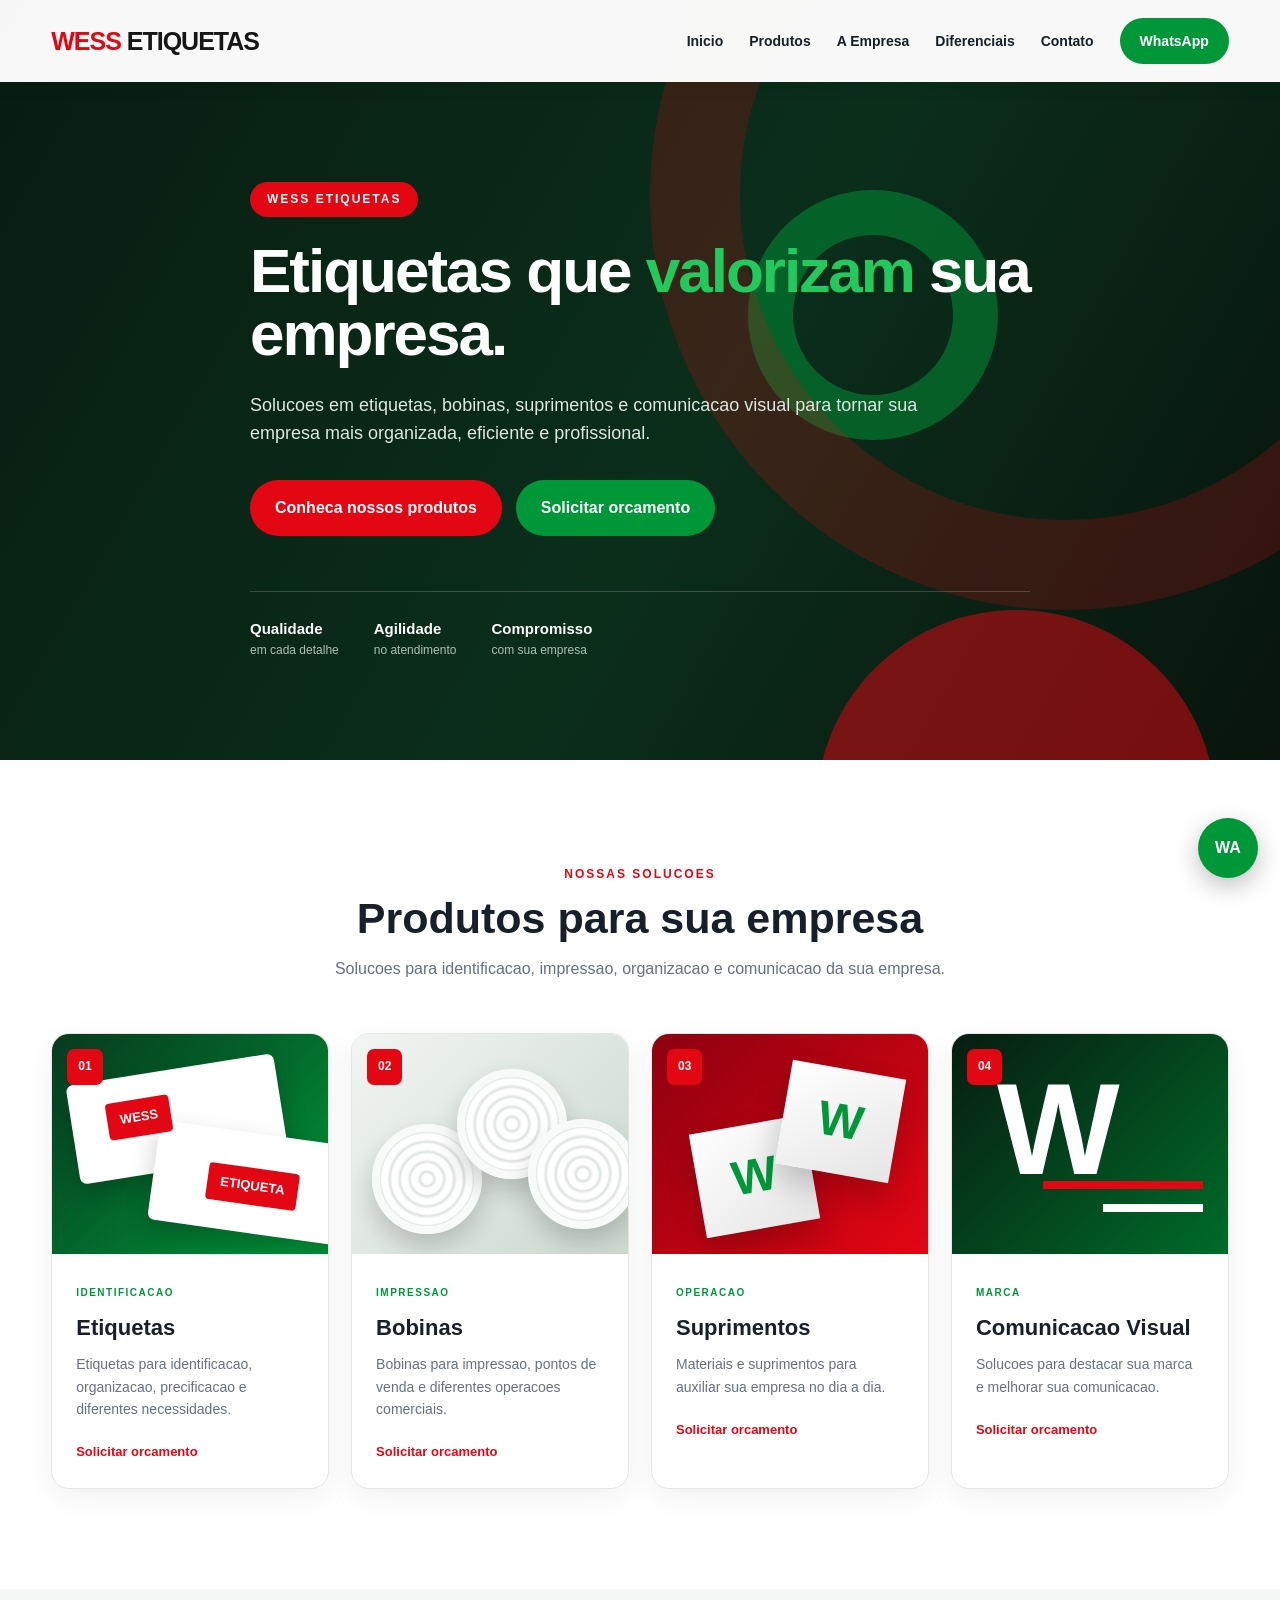
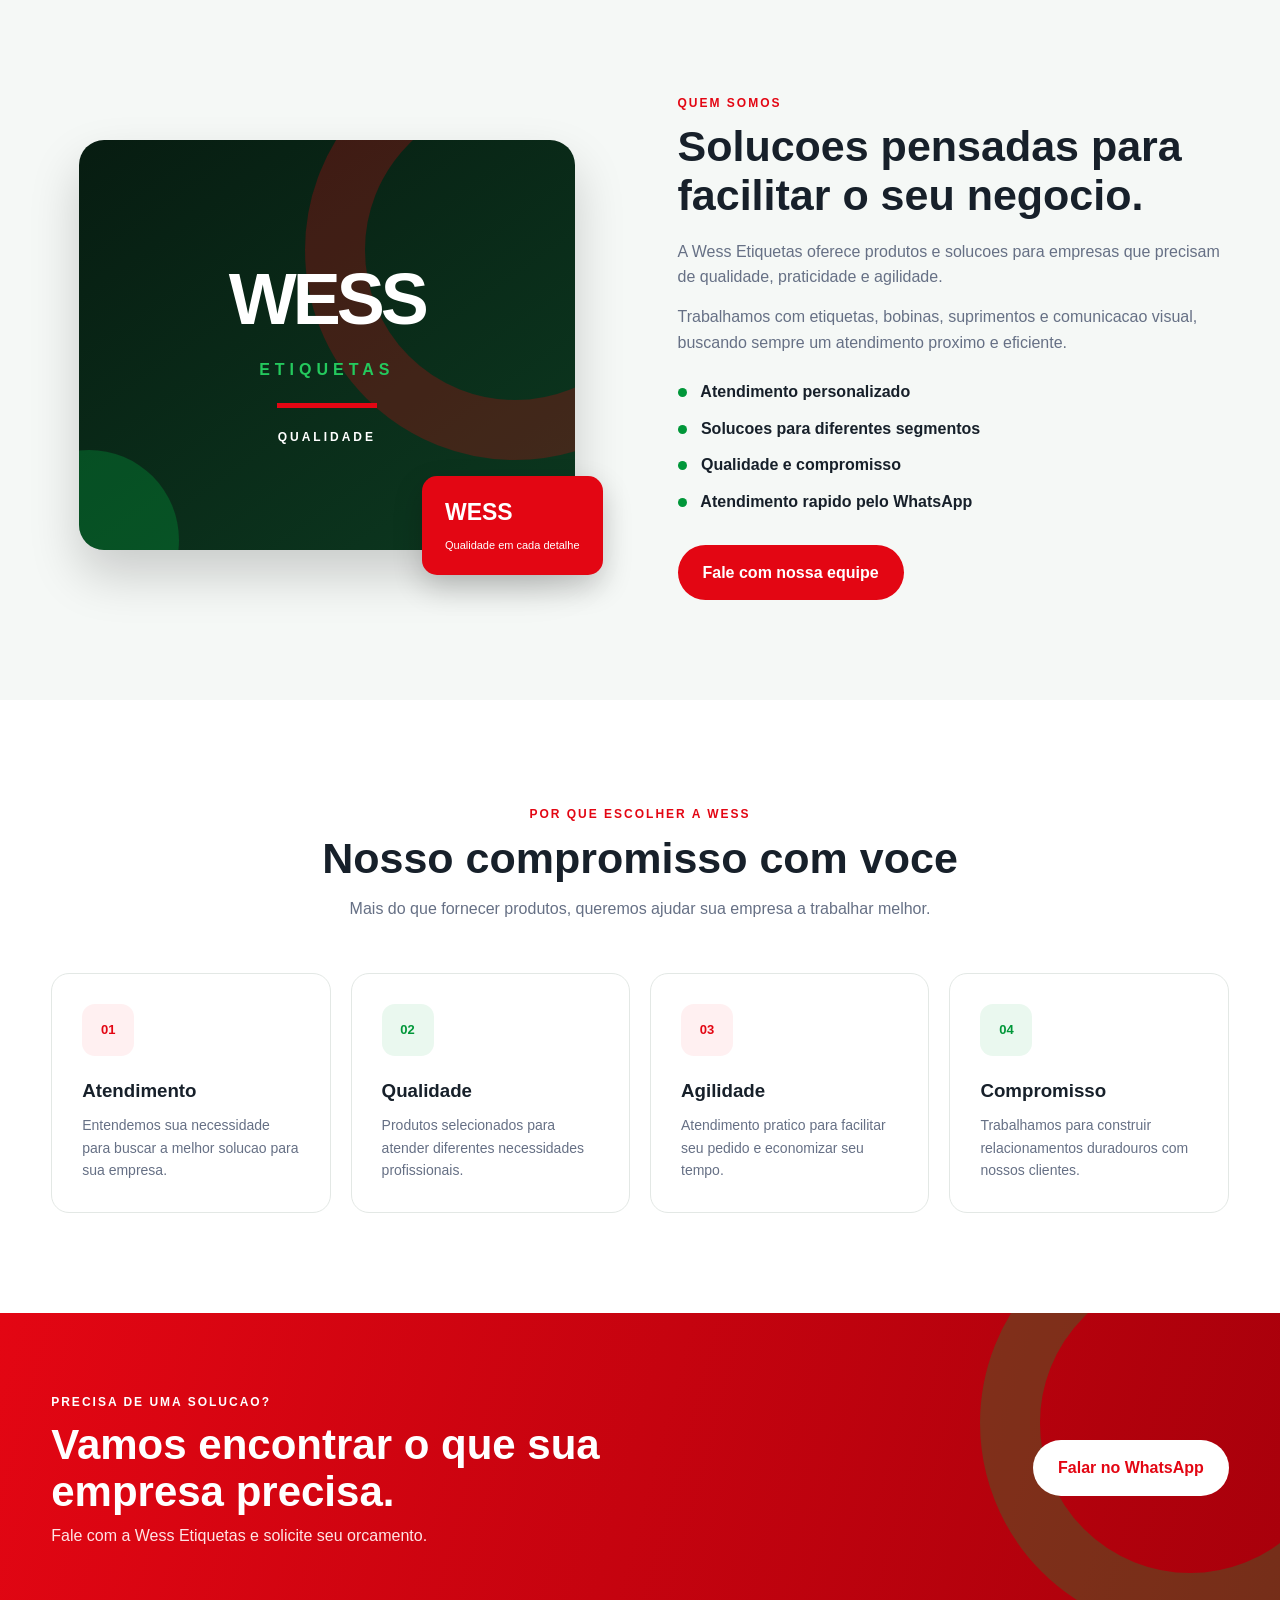
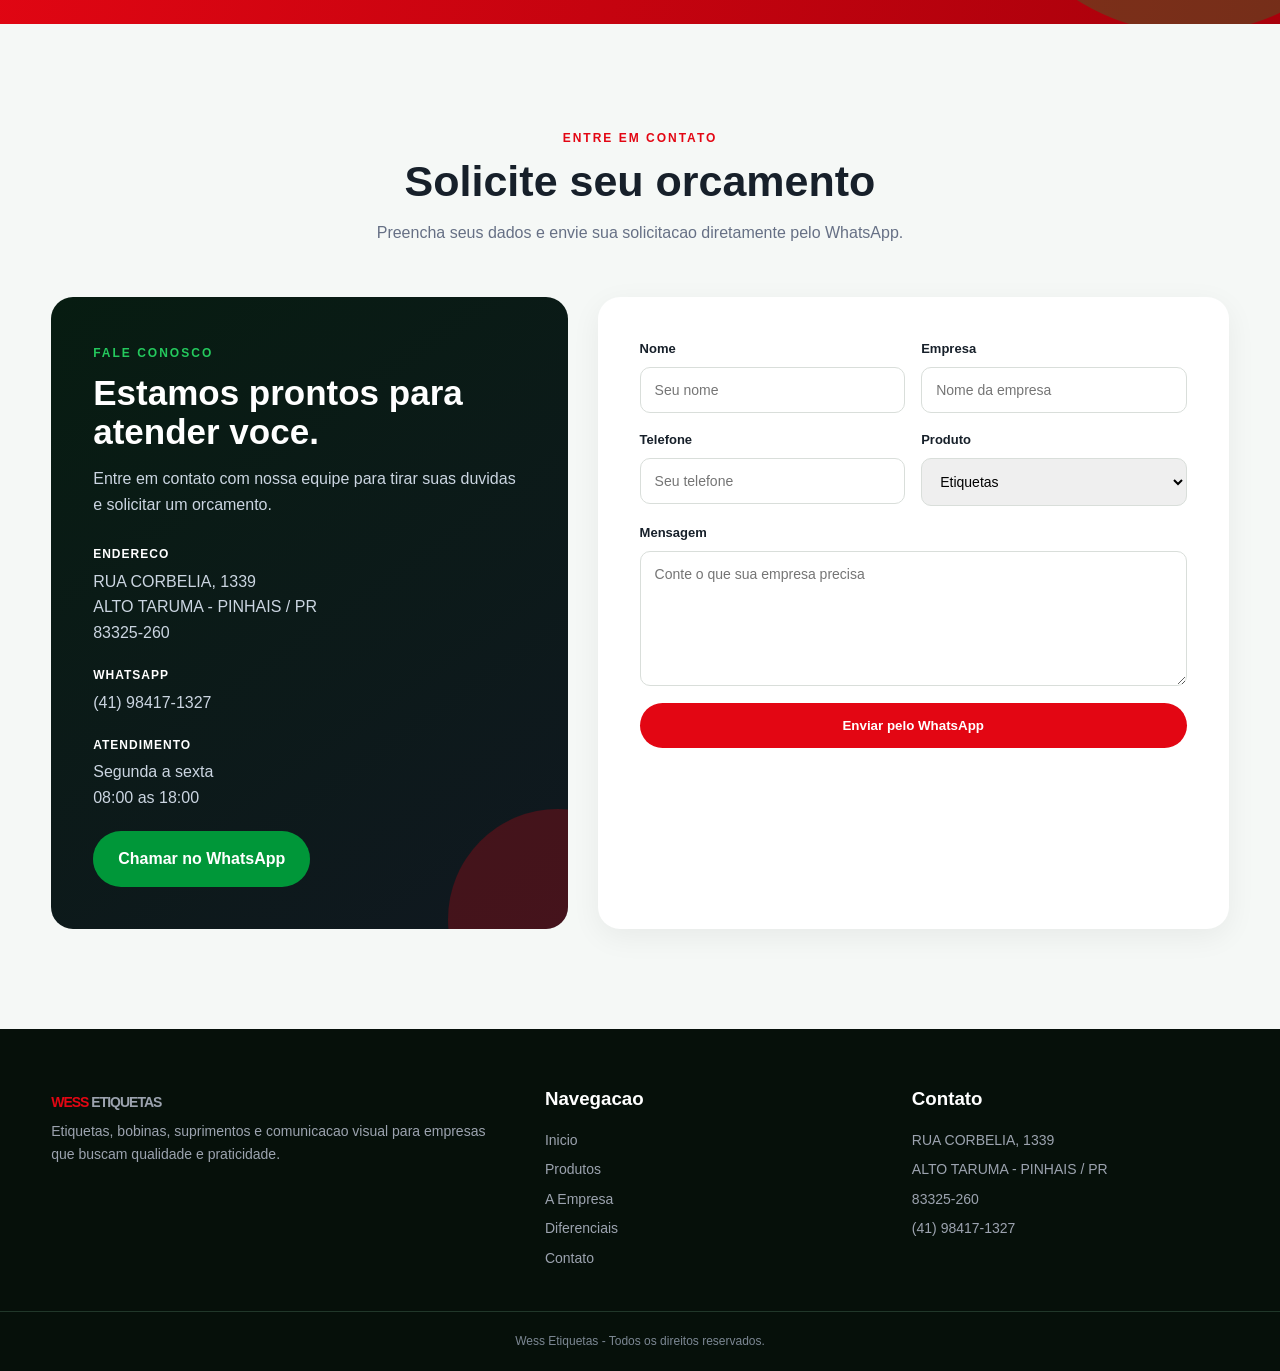
==== commit f0a20f67: "." ====
--- a/index.html
+++ b/index.html
@@ -1,46 +1,72 @@
 <!DOCTYPE html>
 <html lang="pt-BR">
+
 <head>
+
 <meta charset="UTF-8">
+
 <meta name="viewport" content="width=device-width, initial-scale=1.0">
 
-<title>Wess Etiquetas | Etiquetas, Bobinas e Suprimentos</title>
-
 <meta name="description" content="Wess Etiquetas - Etiquetas, bobinas, suprimentos e comunicacao visual em Pinhais PR.">
 
-<link rel="stylesheet" href="css/style.css">
+<title>Wess Etiquetas | Etiquetas e Bobinas</title>
+
+<link rel="stylesheet" href="style.css">
 
 </head>
 
+
 <body>
 
+
 <header class="header">
 
     <div class="container navbar">
 
         <a href="#inicio" class="logo">
+
             <span>WESS</span> ETIQUETAS
+
         </a>
 
-        <button class="menu-button" id="menuButton">
+
+        <button
+            class="menu-button"
+            id="menuButton"
+            type="button"
+        >
+
             MENU
+
         </button>
 
+
         <nav id="navigation">
 
-            <a href="#inicio">Inicio</a>
-
-            <a href="#produtos">Produtos</a>
-
-            <a href="#empresa">A Empresa</a>
-
-            <a href="#diferenciais">Diferenciais</a>
-
-            <a href="#contato">Contato</a>
+            <a href="#inicio">
+                Inicio
+            </a>
+
+            <a href="#produtos">
+                Produtos
+            </a>
+
+            <a href="#empresa">
+                A Empresa
+            </a>
+
+            <a href="#diferenciais">
+                Diferenciais
+            </a>
+
+            <a href="#contato">
+                Contato
+            </a>
 
             <a
                 href="https://wa.me/5541984171327"
                 target="_blank"
+                rel="noopener"
                 class="nav-whatsapp"
             >
                 WhatsApp
@@ -53,12 +79,16 @@
 </header>
 
 
+
 <main>
 
 
 <section class="hero" id="inicio">
 
-    <div class="hero-background"></div>
+    <div class="hero-decoration hero-decoration-one"></div>
+
+    <div class="hero-decoration hero-decoration-two"></div>
+
 
     <div class="container hero-content">
 
@@ -66,26 +96,39 @@
             WESS ETIQUETAS
         </div>
 
+
         <h1>
-            Solucoes que identificam,
-            organizam e valorizam
-            <span>sua empresa.</span>
+
+            Etiquetas que
+            <span>valorizam</span>
+            sua empresa.
+
         </h1>
 
+
         <p>
-            Etiquetas, bobinas, suprimentos e comunicacao visual
-            para deixar sua operacao mais pratica, profissional e eficiente.
+
+            Solucoes em etiquetas, bobinas, suprimentos
+            e comunicacao visual para tornar sua empresa
+            mais organizada, eficiente e profissional.
+
         </p>
 
+
         <div class="hero-buttons">
 
-            <a href="#produtos" class="button button-red">
+            <a
+                href="#produtos"
+                class="button button-red"
+            >
                 Conheca nossos produtos
             </a>
+
 
             <a
                 href="https://wa.me/5541984171327?text=Ola%20Wess%20Etiquetas%2C%20gostaria%20de%20solicitar%20um%20orcamento."
                 target="_blank"
+                rel="noopener"
                 class="button button-green"
             >
                 Solicitar orcamento
@@ -93,42 +136,105 @@
 
         </div>
 
+
+        <div class="hero-info">
+
+            <div>
+
+                <strong>
+                    Qualidade
+                </strong>
+
+                <span>
+                    em cada detalhe
+                </span>
+
+            </div>
+
+
+            <div>
+
+                <strong>
+                    Agilidade
+                </strong>
+
+                <span>
+                    no atendimento
+                </span>
+
+            </div>
+
+
+            <div>
+
+                <strong>
+                    Compromisso
+                </strong>
+
+                <span>
+                    com sua empresa
+                </span>
+
+            </div>
+
+        </div>
+
     </div>
 
 </section>
 
 
-<section class="section products-section" id="produtos">
+
+<section
+    class="section products-section"
+    id="produtos"
+>
 
     <div class="container">
 
+
         <div class="section-title">
 
-            <span>NOSSAS SOLUCOES</span>
+            <span>
+                NOSSAS SOLUCOES
+            </span>
+
 
             <h2>
                 Produtos para sua empresa
             </h2>
 
+
             <p>
-                Encontre solucoes para identificacao,
-                impressao, organizacao e comunicacao da sua empresa.
+
+                Solucoes para identificacao,
+                impressao, organizacao e comunicacao
+                da sua empresa.
+
             </p>
 
         </div>
 
 
+
         <div class="products-grid">
 
 
             <article class="product-card">
 
-                <div class="product-image">
-
-                    <img
-                        src="https://images.unsplash.com/photo-1600697395542-ef3ee2e942b7?auto=format&fit=crop&w=1000&q=85"
-                        alt="Etiquetas"
-                    >
+                <div class="product-image product-labels">
+
+                    <div class="image-shape shape-one"></div>
+
+                    <div class="image-shape shape-two"></div>
+
+                    <div class="fake-label label-one">
+                        WESS
+                    </div>
+
+                    <div class="fake-label label-two">
+                        ETIQUETA
+                    </div>
 
                     <div class="product-number">
                         01
@@ -136,20 +242,28 @@
 
                 </div>
 
+
                 <div class="product-content">
+
+                    <span class="product-category">
+                        IDENTIFICACAO
+                    </span>
 
                     <h3>
                         Etiquetas
                     </h3>
 
                     <p>
+
                         Etiquetas para identificacao,
-                        organizacao, precificacao e diferentes
-                        necessidades da sua empresa.
+                        organizacao, precificacao e
+                        diferentes necessidades.
+
                     </p>
 
+
                     <a href="#contato">
-                        Saiba mais
+                        Solicitar orcamento
                     </a>
 
                 </div>
@@ -157,14 +271,16 @@
             </article>
 
 
+
             <article class="product-card">
 
-                <div class="product-image">
-
-                    <img
-                        src="https://images.unsplash.com/photo-1562408590-e32931084e23?auto=format&fit=crop&w=1000&q=85"
-                        alt="Bobinas"
-                    >
+                <div class="product-image product-rolls">
+
+                    <div class="roll roll-one"></div>
+
+                    <div class="roll roll-two"></div>
+
+                    <div class="roll roll-three"></div>
 
                     <div class="product-number">
                         02
@@ -172,20 +288,28 @@
 
                 </div>
 
+
                 <div class="product-content">
+
+                    <span class="product-category">
+                        IMPRESSAO
+                    </span>
 
                     <h3>
                         Bobinas
                     </h3>
 
                     <p>
+
                         Bobinas para impressao,
                         pontos de venda e diferentes
                         operacoes comerciais.
+
                     </p>
 
+
                     <a href="#contato">
-                        Saiba mais
+                        Solicitar orcamento
                     </a>
 
                 </div>
@@ -193,14 +317,18 @@
             </article>
 
 
+
             <article class="product-card">
 
-                <div class="product-image">
-
-                    <img
-                        src="https://images.unsplash.com/photo-1581091226825-a6a2a5aee158?auto=format&fit=crop&w=1000&q=85"
-                        alt="Suprimentos"
-                    >
+                <div class="product-image product-supplies">
+
+                    <div class="box box-one">
+                        W
+                    </div>
+
+                    <div class="box box-two">
+                        W
+                    </div>
 
                     <div class="product-number">
                         03
@@ -208,19 +336,28 @@
 
                 </div>
 
+
                 <div class="product-content">
+
+                    <span class="product-category">
+                        OPERACAO
+                    </span>
 
                     <h3>
                         Suprimentos
                     </h3>
 
                     <p>
-                        Materiais e suprimentos para
-                        auxiliar sua empresa no dia a dia.
+
+                        Materiais e suprimentos
+                        para auxiliar sua empresa
+                        no dia a dia.
+
                     </p>
 
+
                     <a href="#contato">
-                        Saiba mais
+                        Solicitar orcamento
                     </a>
 
                 </div>
@@ -228,14 +365,18 @@
             </article>
 
 
+
             <article class="product-card">
 
-                <div class="product-image">
-
-                    <img
-                        src="https://images.unsplash.com/photo-1561070791-2526d30994b5?auto=format&fit=crop&w=1000&q=85"
-                        alt="Comunicacao visual"
-                    >
+                <div class="product-image product-visual">
+
+                    <div class="visual-letter">
+                        W
+                    </div>
+
+                    <div class="visual-line"></div>
+
+                    <div class="visual-line short"></div>
 
                     <div class="product-number">
                         04
@@ -243,19 +384,28 @@
 
                 </div>
 
+
                 <div class="product-content">
+
+                    <span class="product-category">
+                        MARCA
+                    </span>
 
                     <h3>
                         Comunicacao Visual
                     </h3>
 
                     <p>
-                        Solucoes para destacar sua marca,
-                        organizar ambientes e melhorar sua comunicacao.
+
+                        Solucoes para destacar
+                        sua marca e melhorar
+                        sua comunicacao.
+
                     </p>
 
+
                     <a href="#contato">
-                        Saiba mais
+                        Solicitar orcamento
                     </a>
 
                 </div>
@@ -270,29 +420,50 @@
 </section>
 
 
-<section class="section about-section" id="empresa">
+
+<section
+    class="section about-section"
+    id="empresa"
+>
 
     <div class="container about-grid">
 
 
-        <div class="about-image">
-
-            <img
-                src="https://images.unsplash.com/photo-1565610222536-ef125c59da2e?auto=format&fit=crop&w=1200&q=85"
-                alt="Wess Etiquetas"
-            >
-
-            <div class="about-box">
-
-                <strong>WESS</strong>
+        <div class="about-visual">
+
+            <div class="about-main-box">
+
+                <div class="about-brand">
+                    WESS
+                </div>
+
+                <div class="about-word">
+                    ETIQUETAS
+                </div>
+
+                <div class="about-line"></div>
+
+                <div class="about-small-text">
+                    QUALIDADE
+                </div>
+
+            </div>
+
+
+            <div class="about-floating">
+
+                <strong>
+                    WESS
+                </strong>
 
                 <span>
-                    Qualidade e compromisso
+                    Qualidade em cada detalhe
                 </span>
 
             </div>
 
         </div>
+
 
 
         <div class="about-content">
@@ -301,22 +472,34 @@
                 QUEM SOMOS
             </span>
 
+
             <h2>
-                Solucoes pensadas para
-                facilitar o seu negocio.
+
+                Solucoes pensadas
+                para facilitar
+                o seu negocio.
+
             </h2>
 
+
             <p>
-                A Wess Etiquetas atua com produtos e solucoes
-                para empresas que precisam de qualidade,
-                praticidade e agilidade.
+
+                A Wess Etiquetas oferece produtos
+                e solucoes para empresas que
+                precisam de qualidade, praticidade
+                e agilidade.
+
             </p>
 
+
             <p>
-                Trabalhamos com etiquetas, bobinas,
-                suprimentos e comunicacao visual,
-                buscando sempre oferecer um atendimento
-                proximo e eficiente.
+
+                Trabalhamos com etiquetas,
+                bobinas, suprimentos e
+                comunicacao visual, buscando
+                sempre um atendimento proximo
+                e eficiente.
+
             </p>
 
 
@@ -341,7 +524,10 @@
             </ul>
 
 
-            <a href="#contato" class="button button-red">
+            <a
+                href="#contato"
+                class="button button-red"
+            >
                 Fale com nossa equipe
             </a>
 
@@ -352,9 +538,14 @@
 </section>
 
 
-<section class="section" id="diferenciais">
+
+<section
+    class="section"
+    id="diferenciais"
+>
 
     <div class="container">
+
 
         <div class="section-title">
 
@@ -362,16 +553,22 @@
                 POR QUE ESCOLHER A WESS
             </span>
 
+
             <h2>
                 Nosso compromisso com voce
             </h2>
 
+
             <p>
+
                 Mais do que fornecer produtos,
-                queremos ajudar sua empresa a trabalhar melhor.
+                queremos ajudar sua empresa
+                a trabalhar melhor.
+
             </p>
 
         </div>
+
 
 
         <div class="features-grid">
@@ -388,11 +585,15 @@
                 </h3>
 
                 <p>
-                    Entendemos sua necessidade para
-                    buscar a melhor solucao para sua empresa.
+
+                    Entendemos sua necessidade
+                    para buscar a melhor solucao
+                    para sua empresa.
+
                 </p>
 
             </div>
+
 
 
             <div class="feature-card">
@@ -406,11 +607,15 @@
                 </h3>
 
                 <p>
-                    Produtos selecionados para atender
-                    diferentes necessidades profissionais.
+
+                    Produtos selecionados para
+                    atender diferentes necessidades
+                    profissionais.
+
                 </p>
 
             </div>
+
 
 
             <div class="feature-card">
@@ -424,11 +629,15 @@
                 </h3>
 
                 <p>
-                    Atendimento pratico para facilitar
-                    seu pedido e economizar seu tempo.
+
+                    Atendimento pratico para
+                    facilitar seu pedido e
+                    economizar seu tempo.
+
                 </p>
 
             </div>
+
 
 
             <div class="feature-card">
@@ -442,8 +651,11 @@
                 </h3>
 
                 <p>
-                    Trabalhamos para construir relacionamentos
-                    duradouros com nossos clientes.
+
+                    Trabalhamos para construir
+                    relacionamentos duradouros
+                    com nossos clientes.
+
                 </p>
 
             </div>
@@ -456,9 +668,11 @@
 </section>
 
 
+
 <section class="quote-section">
 
     <div class="container quote-content">
+
 
         <div>
 
@@ -466,12 +680,20 @@
                 PRECISA DE UMA SOLUCAO?
             </span>
 
+
             <h2>
-                Vamos encontrar o que sua empresa precisa.
+
+                Vamos encontrar
+                o que sua empresa precisa.
+
             </h2>
 
+
             <p>
-                Fale com a Wess Etiquetas e solicite seu orcamento.
+
+                Fale com a Wess Etiquetas
+                e solicite seu orcamento.
+
             </p>
 
         </div>
@@ -480,6 +702,7 @@
         <a
             href="https://wa.me/5541984171327?text=Ola%20Wess%20Etiquetas%2C%20vim%20pelo%20site%20e%20gostaria%20de%20um%20orcamento."
             target="_blank"
+            rel="noopener"
             class="button button-white"
         >
             Falar no WhatsApp
@@ -490,9 +713,14 @@
 </section>
 
 
-<section class="section contact-section" id="contato">
+
+<section
+    class="section contact-section"
+    id="contato"
+>
 
     <div class="container">
+
 
         <div class="section-title">
 
@@ -500,36 +728,51 @@
                 ENTRE EM CONTATO
             </span>
 
+
             <h2>
                 Solicite seu orcamento
             </h2>
 
+
             <p>
-                Preencha seus dados e envie sua solicitacao
-                diretamente pelo WhatsApp.
+
+                Preencha seus dados e envie
+                sua solicitacao diretamente
+                pelo WhatsApp.
+
             </p>
 
         </div>
 
 
+
         <div class="contact-grid">
 
 
             <div class="contact-info">
 
-                <span class="section-label">
+
+                <span class="section-label white-label">
                     FALE CONOSCO
                 </span>
 
+
                 <h2>
+
                     Estamos prontos
                     para atender voce.
+
                 </h2>
 
+
                 <p>
-                    Entre em contato com nossa equipe
-                    para tirar suas duvidas e solicitar um orcamento.
+
+                    Entre em contato com nossa
+                    equipe para tirar suas duvidas
+                    e solicitar um orcamento.
+
                 </p>
+
 
 
                 <div class="contact-item">
@@ -539,12 +782,15 @@
                     </strong>
 
                     <span>
+
                         RUA CORBELIA, 1339<br>
                         ALTO TARUMA - PINHAIS / PR<br>
                         83325-260
+
                     </span>
 
                 </div>
+
 
 
                 <div class="contact-item">
@@ -560,6 +806,7 @@
                 </div>
 
 
+
                 <div class="contact-item">
 
                     <strong>
@@ -567,28 +814,38 @@
                     </strong>
 
                     <span>
+
                         Segunda a sexta<br>
                         08:00 as 18:00
+
                     </span>
 
                 </div>
+
 
 
                 <a
                     href="https://wa.me/5541984171327"
                     target="_blank"
+                    rel="noopener"
                     class="button button-green"
                 >
                     Chamar no WhatsApp
                 </a>
 
+
             </div>
 
 
-            <form class="contact-form" id="quoteForm">
+
+            <form
+                class="contact-form"
+                id="quoteForm"
+            >
 
 
                 <div class="form-row">
+
 
                     <label>
 
@@ -616,10 +873,13 @@
 
                     </label>
 
-                </div>
+
+                </div>
+
 
 
                 <div class="form-row">
+
 
                     <label>
 
@@ -634,6 +894,7 @@
                     </label>
 
 
+
                     <label>
 
                         Produto
@@ -664,7 +925,9 @@
 
                     </label>
 
-                </div>
+
+                </div>
+
 
 
                 <label>
@@ -679,11 +942,14 @@
                 </label>
 
 
+
                 <button
                     type="submit"
                     class="button button-red full"
                 >
+
                     Enviar pelo WhatsApp
+
                 </button>
 
 
@@ -700,23 +966,36 @@
 </main>
 
 
+
 <footer>
 
+
     <div class="container footer-grid">
 
 
         <div>
 
-            <a href="#inicio" class="logo footer-logo">
+            <a
+                href="#inicio"
+                class="logo footer-logo"
+            >
+
                 <span>WESS</span> ETIQUETAS
-            </a>
+
+            </a>
+
 
             <p>
-                Etiquetas, bobinas, suprimentos e comunicacao visual
-                para empresas que buscam qualidade e praticidade.
+
+                Etiquetas, bobinas,
+                suprimentos e comunicacao
+                visual para empresas que
+                buscam qualidade e praticidade.
+
             </p>
 
         </div>
+
 
 
         <div>
@@ -725,6 +1004,7 @@
                 Navegacao
             </h3>
 
+
             <a href="#inicio">
                 Inicio
             </a>
@@ -737,11 +1017,16 @@
                 A Empresa
             </a>
 
+            <a href="#diferenciais">
+                Diferenciais
+            </a>
+
             <a href="#contato">
                 Contato
             </a>
 
         </div>
+
 
 
         <div>
@@ -750,6 +1035,7 @@
                 Contato
             </h3>
 
+
             <p>
                 RUA CORBELIA, 1339
             </p>
@@ -772,25 +1058,34 @@
     </div>
 
 
+
     <div class="footer-bottom">
 
         Wess Etiquetas - Todos os direitos reservados.
 
     </div>
 
+
 </footer>
+
 
 
 <a
     href="https://wa.me/5541984171327?text=Ola%20Wess%20Etiquetas%2C%20vim%20pelo%20site."
     target="_blank"
+    rel="noopener"
     class="whatsapp-button"
+    aria-label="WhatsApp"
 >
+
     WA
+
 </a>
 
 
-<script src="js/script.js"></script>
+
+<script src="script.js"></script>
+
 
 </body>
 
--- a/style.css
+++ b/style.css
@@ -0,0 +1,2071 @@
+* {
+
+    margin: 0;
+    padding: 0;
+    box-sizing: border-box;
+    scroll-behavior: smooth;
+
+}
+
+
+:root {
+
+    --green: #009739;
+
+    --green-dark: #006b29;
+
+    --green-light: #eaf8ef;
+
+    --red: #e30613;
+
+    --red-dark: #b8000b;
+
+    --red-light: #fff0f1;
+
+    --dark: #101820;
+
+    --dark-green: #071c11;
+
+    --text: #17202a;
+
+    --gray: #667085;
+
+    --light: #f5f8f6;
+
+    --white: #ffffff;
+
+}
+
+
+body {
+
+    font-family:
+        Arial,
+        Helvetica,
+        sans-serif;
+
+    color: var(--text);
+
+    background: var(--white);
+
+    line-height: 1.6;
+
+}
+
+
+a {
+
+    text-decoration: none;
+
+    color: inherit;
+
+}
+
+
+button,
+input,
+textarea,
+select {
+
+    font-family: inherit;
+
+}
+
+
+.container {
+
+    width: 92%;
+
+    max-width: 1180px;
+
+    margin: auto;
+
+}
+
+
+/* HEADER */
+
+.header {
+
+    position: fixed;
+
+    top: 0;
+
+    left: 0;
+
+    width: 100%;
+
+    z-index: 1000;
+
+    background:
+        rgba(255,255,255,0.97);
+
+    box-shadow:
+        0 2px 20px rgba(0,0,0,0.08);
+
+}
+
+
+.navbar {
+
+    height: 82px;
+
+    display: flex;
+
+    align-items: center;
+
+    justify-content: space-between;
+
+}
+
+
+.logo {
+
+    font-size: 25px;
+
+    font-weight: 900;
+
+    color: #161616;
+
+    letter-spacing: -1px;
+
+}
+
+
+.logo span {
+
+    color: var(--red);
+
+}
+
+
+nav {
+
+    display: flex;
+
+    align-items: center;
+
+    gap: 26px;
+
+}
+
+
+nav a {
+
+    font-size: 14px;
+
+    font-weight: 800;
+
+    transition: 0.25s;
+
+}
+
+
+nav a:hover {
+
+    color: var(--red);
+
+}
+
+
+.nav-whatsapp {
+
+    color: white !important;
+
+    background: var(--green);
+
+    padding: 12px 20px;
+
+    border-radius: 30px;
+
+}
+
+
+.nav-whatsapp:hover {
+
+    background: var(--green-dark);
+
+}
+
+
+.menu-button {
+
+    display: none;
+
+    border: 0;
+
+    background: var(--green);
+
+    color: white;
+
+    padding: 10px 14px;
+
+    border-radius: 7px;
+
+    font-size: 12px;
+
+    font-weight: 900;
+
+}
+
+
+/* HERO */
+
+.hero {
+
+    min-height: 760px;
+
+    padding-top: 82px;
+
+    position: relative;
+
+    display: flex;
+
+    align-items: center;
+
+    overflow: hidden;
+
+    background:
+
+        linear-gradient(
+            120deg,
+            #071c11 0%,
+            #0b2e1b 55%,
+            #08140d 100%
+        );
+
+}
+
+
+.hero:after {
+
+    content: "";
+
+    position: absolute;
+
+    width: 650px;
+
+    height: 650px;
+
+    border-radius: 50%;
+
+    right: -200px;
+
+    top: -220px;
+
+    border: 90px solid
+        rgba(227,6,19,0.20);
+
+}
+
+
+.hero-decoration {
+
+    position: absolute;
+
+    border-radius: 50%;
+
+    opacity: 0.5;
+
+}
+
+
+.hero-decoration-one {
+
+    width: 400px;
+
+    height: 400px;
+
+    right: 5%;
+
+    bottom: -250px;
+
+    background:
+        var(--red);
+
+}
+
+
+.hero-decoration-two {
+
+    width: 250px;
+
+    height: 250px;
+
+    right: 22%;
+
+    top: 25%;
+
+    border:
+        45px solid var(--green);
+
+}
+
+
+.hero-content {
+
+    position: relative;
+
+    z-index: 5;
+
+    color: white;
+
+    max-width: 780px;
+
+}
+
+
+.hero-label {
+
+    display: inline-block;
+
+    padding: 8px 17px;
+
+    border-radius: 30px;
+
+    background: var(--red);
+
+    color: white;
+
+    font-size: 12px;
+
+    font-weight: 900;
+
+    letter-spacing: 2px;
+
+    margin-bottom: 22px;
+
+}
+
+
+.hero h1 {
+
+    font-size: 62px;
+
+    line-height: 1.02;
+
+    letter-spacing: -2px;
+
+    margin-bottom: 25px;
+
+}
+
+
+.hero h1 span {
+
+    color: #24c95d;
+
+}
+
+
+.hero p {
+
+    max-width: 680px;
+
+    color: #dce8e0;
+
+    font-size: 18px;
+
+    margin-bottom: 32px;
+
+}
+
+
+.hero-buttons {
+
+    display: flex;
+
+    gap: 14px;
+
+    flex-wrap: wrap;
+
+}
+
+
+.button {
+
+    display: inline-flex;
+
+    align-items: center;
+
+    justify-content: center;
+
+    padding: 15px 25px;
+
+    border-radius: 32px;
+
+    border: 0;
+
+    cursor: pointer;
+
+    font-weight: 900;
+
+    transition: 0.25s;
+
+}
+
+
+.button:hover {
+
+    transform: translateY(-3px);
+
+}
+
+
+.button-red {
+
+    background: var(--red);
+
+    color: white;
+
+}
+
+
+.button-red:hover {
+
+    background: var(--red-dark);
+
+}
+
+
+.button-green {
+
+    background: var(--green);
+
+    color: white;
+
+}
+
+
+.button-green:hover {
+
+    background: var(--green-dark);
+
+}
+
+
+.button-white {
+
+    background: white;
+
+    color: var(--red);
+
+}
+
+
+.full {
+
+    width: 100%;
+
+}
+
+
+.hero-info {
+
+    display: flex;
+
+    gap: 35px;
+
+    margin-top: 55px;
+
+    padding-top: 25px;
+
+    border-top: 1px solid
+        rgba(255,255,255,0.18);
+
+}
+
+
+.hero-info div {
+
+    display: flex;
+
+    flex-direction: column;
+
+}
+
+
+.hero-info strong {
+
+    font-size: 15px;
+
+}
+
+
+.hero-info span {
+
+    color: #aebfb5;
+
+    font-size: 12px;
+
+}
+
+
+/* SECTIONS */
+
+.section {
+
+    padding: 100px 0;
+
+}
+
+
+.section-title {
+
+    text-align: center;
+
+    max-width: 720px;
+
+    margin:
+        0 auto 52px;
+
+}
+
+
+.section-title span,
+.section-label {
+
+    color: var(--red);
+
+    font-size: 12px;
+
+    font-weight: 900;
+
+    letter-spacing: 2px;
+
+}
+
+
+.section-title h2 {
+
+    font-size: 43px;
+
+    line-height: 1.12;
+
+    margin: 8px 0 14px;
+
+}
+
+
+.section-title p {
+
+    color: var(--gray);
+
+}
+
+
+/* PRODUCTS */
+
+.products-section {
+
+    background: white;
+
+}
+
+
+.products-grid {
+
+    display: grid;
+
+    grid-template-columns:
+        repeat(4,1fr);
+
+    gap: 22px;
+
+}
+
+
+.product-card {
+
+    background: white;
+
+    border: 1px solid #e2e7e4;
+
+    border-radius: 18px;
+
+    overflow: hidden;
+
+    box-shadow:
+        0 8px 30px rgba(0,0,0,0.06);
+
+    transition: 0.3s;
+
+}
+
+
+.product-card:hover {
+
+    transform: translateY(-8px);
+
+    border-color: var(--green);
+
+    box-shadow:
+        0 15px 40px
+        rgba(0,151,57,0.15);
+
+}
+
+
+.product-image {
+
+    height: 220px;
+
+    position: relative;
+
+    overflow: hidden;
+
+}
+
+
+.product-number {
+
+    position: absolute;
+
+    top: 15px;
+
+    left: 15px;
+
+    background: var(--red);
+
+    color: white;
+
+    font-size: 12px;
+
+    font-weight: 900;
+
+    padding: 8px 11px;
+
+    border-radius: 7px;
+
+}
+
+
+/* PRODUCT IMAGE 1 */
+
+.product-labels {
+
+    background:
+        linear-gradient(
+            135deg,
+            #07391e,
+            #009739
+        );
+
+}
+
+
+.image-shape {
+
+    position: absolute;
+
+    background: white;
+
+    border-radius: 7px;
+
+    box-shadow:
+        0 10px 25px
+        rgba(0,0,0,0.2);
+
+}
+
+
+.shape-one {
+
+    width: 210px;
+
+    height: 100px;
+
+    left: 20px;
+
+    top: 35px;
+
+    transform: rotate(-9deg);
+
+}
+
+
+.shape-two {
+
+    width: 210px;
+
+    height: 100px;
+
+    right: -35px;
+
+    bottom: 20px;
+
+    transform: rotate(8deg);
+
+}
+
+
+.fake-label {
+
+    position: absolute;
+
+    background: var(--red);
+
+    color: white;
+
+    padding: 8px 13px;
+
+    font-weight: 900;
+
+    font-size: 13px;
+
+    border-radius: 4px;
+
+    z-index: 2;
+
+}
+
+
+.label-one {
+
+    left: 55px;
+
+    top: 65px;
+
+    transform: rotate(-9deg);
+
+}
+
+
+.label-two {
+
+    right: 30px;
+
+    bottom: 50px;
+
+    transform: rotate(8deg);
+
+}
+
+
+/* PRODUCT IMAGE 2 */
+
+.product-rolls {
+
+    background:
+        linear-gradient(
+            135deg,
+            #f2f5f3,
+            #cbd8d0
+        );
+
+}
+
+
+.roll {
+
+    position: absolute;
+
+    width: 110px;
+
+    height: 110px;
+
+    border-radius: 50%;
+
+    background:
+        repeating-radial-gradient(
+            circle,
+            #ffffff 0,
+            #ffffff 5px,
+            #dce3df 7px,
+            #ffffff 10px
+        );
+
+    border: 8px solid #f8faf9;
+
+    box-shadow:
+        0 12px 25px
+        rgba(0,0,0,0.18);
+
+}
+
+
+.roll-one {
+
+    left: 20px;
+
+    bottom: 20px;
+
+}
+
+
+.roll-two {
+
+    left: 105px;
+
+    top: 35px;
+
+}
+
+
+.roll-three {
+
+    right: -10px;
+
+    bottom: 25px;
+
+}
+
+
+/* PRODUCT IMAGE 3 */
+
+.product-supplies {
+
+    background:
+        linear-gradient(
+            135deg,
+            #8d0010,
+            #e30613
+        );
+
+}
+
+
+.box {
+
+    position: absolute;
+
+    width: 115px;
+
+    height: 105px;
+
+    background:
+        linear-gradient(
+            145deg,
+            #ffffff,
+            #e5e5e5
+        );
+
+    color: var(--green);
+
+    display: flex;
+
+    align-items: center;
+
+    justify-content: center;
+
+    font-size: 48px;
+
+    font-weight: 900;
+
+    box-shadow:
+        0 15px 30px
+        rgba(0,0,0,0.2);
+
+}
+
+
+.box-one {
+
+    left: 45px;
+
+    bottom: 25px;
+
+    transform:
+        rotate(-10deg);
+
+}
+
+
+.box-two {
+
+    right: 30px;
+
+    top: 35px;
+
+    transform:
+        rotate(10deg);
+
+}
+
+
+/* PRODUCT IMAGE 4 */
+
+.product-visual {
+
+    background:
+        linear-gradient(
+            135deg,
+            #071c11,
+            #006b29
+        );
+
+}
+
+
+.visual-letter {
+
+    position: absolute;
+
+    left: 45px;
+
+    top: 30px;
+
+    font-size: 130px;
+
+    line-height: 1;
+
+    color: white;
+
+    font-weight: 900;
+
+}
+
+
+.visual-line {
+
+    position: absolute;
+
+    width: 160px;
+
+    height: 8px;
+
+    background: var(--red);
+
+    right: 25px;
+
+    bottom: 65px;
+
+}
+
+
+.visual-line.short {
+
+    width: 100px;
+
+    bottom: 42px;
+
+    background: white;
+
+}
+
+
+/* PRODUCT CONTENT */
+
+.product-content {
+
+    padding: 24px;
+
+}
+
+
+.product-category {
+
+    color: var(--green);
+
+    font-size: 10px;
+
+    font-weight: 900;
+
+    letter-spacing: 1.5px;
+
+}
+
+
+.product-content h3 {
+
+    font-size: 22px;
+
+    margin: 6px 0 8px;
+
+}
+
+
+.product-content p {
+
+    color: var(--gray);
+
+    font-size: 14px;
+
+    margin-bottom: 18px;
+
+}
+
+
+.product-content a {
+
+    color: var(--red);
+
+    font-size: 13px;
+
+    font-weight: 900;
+
+}
+
+
+.product-content a:hover {
+
+    color: var(--green);
+
+}
+
+
+/* ABOUT */
+
+.about-section {
+
+    background: var(--light);
+
+}
+
+
+.about-grid {
+
+    display: grid;
+
+    grid-template-columns:
+        1fr 1fr;
+
+    gap: 75px;
+
+    align-items: center;
+
+}
+
+
+.about-visual {
+
+    height: 500px;
+
+    position: relative;
+
+    display: flex;
+
+    align-items: center;
+
+    justify-content: center;
+
+}
+
+
+.about-main-box {
+
+    width: 90%;
+
+    height: 410px;
+
+    background:
+        linear-gradient(
+            145deg,
+            #071c11,
+            #0c3920
+        );
+
+    border-radius: 25px;
+
+    position: relative;
+
+    overflow: hidden;
+
+    display: flex;
+
+    flex-direction: column;
+
+    align-items: center;
+
+    justify-content: center;
+
+    box-shadow:
+        0 25px 50px
+        rgba(0,0,0,0.18);
+
+}
+
+
+.about-main-box:before {
+
+    content: "";
+
+    position: absolute;
+
+    width: 300px;
+
+    height: 300px;
+
+    border-radius: 50%;
+
+    border: 60px solid
+        rgba(227,6,19,0.25);
+
+    right: -150px;
+
+    top: -100px;
+
+}
+
+
+.about-main-box:after {
+
+    content: "";
+
+    position: absolute;
+
+    width: 180px;
+
+    height: 180px;
+
+    border-radius: 50%;
+
+    background:
+        rgba(0,151,57,0.35);
+
+    left: -80px;
+
+    bottom: -80px;
+
+}
+
+
+.about-brand {
+
+    position: relative;
+
+    z-index: 2;
+
+    font-size: 72px;
+
+    font-weight: 900;
+
+    color: white;
+
+    letter-spacing: -4px;
+
+}
+
+
+.about-word {
+
+    position: relative;
+
+    z-index: 2;
+
+    color: #24c95d;
+
+    font-weight: 900;
+
+    letter-spacing: 5px;
+
+}
+
+
+.about-line {
+
+    position: relative;
+
+    z-index: 2;
+
+    width: 100px;
+
+    height: 5px;
+
+    background: var(--red);
+
+    margin: 20px 0;
+
+}
+
+
+.about-small-text {
+
+    position: relative;
+
+    z-index: 2;
+
+    color: white;
+
+    font-size: 12px;
+
+    letter-spacing: 3px;
+
+    font-weight: 900;
+
+}
+
+
+.about-floating {
+
+    position: absolute;
+
+    right: 0;
+
+    bottom: 20px;
+
+    background: var(--red);
+
+    color: white;
+
+    padding: 18px 23px;
+
+    border-radius: 15px;
+
+    box-shadow:
+        0 12px 30px
+        rgba(0,0,0,0.2);
+
+}
+
+
+.about-floating strong {
+
+    display: block;
+
+    font-size: 23px;
+
+}
+
+
+.about-floating span {
+
+    font-size: 11px;
+
+}
+
+
+.about-content h2 {
+
+    font-size: 43px;
+
+    line-height: 1.12;
+
+    margin: 8px 0 20px;
+
+}
+
+
+.about-content p {
+
+    color: var(--gray);
+
+    margin-bottom: 14px;
+
+}
+
+
+.check-list {
+
+    list-style: none;
+
+    margin: 24px 0 30px;
+
+}
+
+
+.check-list li {
+
+    margin: 11px 0;
+
+    font-weight: 700;
+
+}
+
+
+.check-list li:before {
+
+    content: "";
+
+    display: inline-block;
+
+    width: 9px;
+
+    height: 9px;
+
+    background: var(--green);
+
+    border-radius: 50%;
+
+    margin-right: 10px;
+
+}
+
+
+/* FEATURES */
+
+.features-grid {
+
+    display: grid;
+
+    grid-template-columns:
+        repeat(4,1fr);
+
+    gap: 20px;
+
+}
+
+
+.feature-card {
+
+    padding: 30px;
+
+    border-radius: 18px;
+
+    border: 1px solid #e3e8e5;
+
+    background: white;
+
+    transition: 0.3s;
+
+}
+
+
+.feature-card:hover {
+
+    transform: translateY(-6px);
+
+    border-color: var(--red);
+
+    box-shadow:
+        0 12px 30px
+        rgba(0,0,0,0.07);
+
+}
+
+
+.feature-icon {
+
+    width: 52px;
+
+    height: 52px;
+
+    display: flex;
+
+    align-items: center;
+
+    justify-content: center;
+
+    border-radius: 13px;
+
+    font-size: 13px;
+
+    font-weight: 900;
+
+    margin-bottom: 20px;
+
+}
+
+
+.feature-icon.red {
+
+    background: var(--red-light);
+
+    color: var(--red);
+
+}
+
+
+.feature-icon.green {
+
+    background: var(--green-light);
+
+    color: var(--green);
+
+}
+
+
+.feature-card h3 {
+
+    margin-bottom: 8px;
+
+}
+
+
+.feature-card p {
+
+    color: var(--gray);
+
+    font-size: 14px;
+
+}
+
+
+/* QUOTE */
+
+.quote-section {
+
+    padding: 75px 0;
+
+    background:
+        linear-gradient(
+            105deg,
+            var(--red),
+            #a8000b
+        );
+
+    color: white;
+
+    position: relative;
+
+    overflow: hidden;
+
+}
+
+
+.quote-section:after {
+
+    content: "";
+
+    position: absolute;
+
+    width: 300px;
+
+    height: 300px;
+
+    border-radius: 50%;
+
+    border: 60px solid
+        rgba(0,151,57,0.3);
+
+    right: -120px;
+
+    top: -100px;
+
+}
+
+
+.quote-content {
+
+    display: flex;
+
+    align-items: center;
+
+    justify-content: space-between;
+
+    gap: 40px;
+
+    position: relative;
+
+    z-index: 2;
+
+}
+
+
+.quote-content > div {
+
+    max-width: 700px;
+
+}
+
+
+.quote-content span {
+
+    font-size: 12px;
+
+    font-weight: 900;
+
+    letter-spacing: 2px;
+
+}
+
+
+.quote-content h2 {
+
+    font-size: 42px;
+
+    line-height: 1.12;
+
+    margin: 8px 0;
+
+}
+
+
+.quote-content p {
+
+    color: #ffe4e5;
+
+}
+
+
+/* CONTACT */
+
+.contact-section {
+
+    background: var(--light);
+
+}
+
+
+.contact-grid {
+
+    display: grid;
+
+    grid-template-columns:
+        .9fr 1.1fr;
+
+    gap: 30px;
+
+}
+
+
+.contact-info {
+
+    background:
+        linear-gradient(
+            145deg,
+            #071c11,
+            #101820
+        );
+
+    color: white;
+
+    border-radius: 22px;
+
+    padding: 42px;
+
+    position: relative;
+
+    overflow: hidden;
+
+}
+
+
+.contact-info:after {
+
+    content: "";
+
+    position: absolute;
+
+    width: 220px;
+
+    height: 220px;
+
+    border-radius: 50%;
+
+    background:
+        rgba(227,6,19,0.25);
+
+    right: -100px;
+
+    bottom: -100px;
+
+}
+
+
+.white-label {
+
+    color: #24c95d !important;
+
+}
+
+
+.contact-info h2 {
+
+    font-size: 35px;
+
+    line-height: 1.12;
+
+    margin: 8px 0 15px;
+
+    position: relative;
+
+    z-index: 2;
+
+}
+
+
+.contact-info > p {
+
+    color: #cbd5e1;
+
+    margin-bottom: 28px;
+
+    position: relative;
+
+    z-index: 2;
+
+}
+
+
+.contact-item {
+
+    margin: 21px 0;
+
+    position: relative;
+
+    z-index: 2;
+
+}
+
+
+.contact-item strong {
+
+    display: block;
+
+    color: white;
+
+    font-size: 12px;
+
+    letter-spacing: 1px;
+
+    margin-bottom: 4px;
+
+}
+
+
+.contact-item span {
+
+    color: #cbd5e1;
+
+}
+
+
+.contact-form {
+
+    background: white;
+
+    padding: 42px;
+
+    border-radius: 22px;
+
+    box-shadow:
+        0 8px 30px
+        rgba(0,0,0,0.06);
+
+}
+
+
+.form-row {
+
+    display: grid;
+
+    grid-template-columns:
+        1fr 1fr;
+
+    gap: 16px;
+
+}
+
+
+.contact-form label {
+
+    display: block;
+
+    font-size: 13px;
+
+    font-weight: 800;
+
+    margin-bottom: 17px;
+
+}
+
+
+.contact-form input,
+.contact-form select,
+.contact-form textarea {
+
+    width: 100%;
+
+    display: block;
+
+    margin-top: 7px;
+
+    padding: 14px;
+
+    border-radius: 10px;
+
+    border: 1px solid #d9deda;
+
+    outline: none;
+
+    font-size: 14px;
+
+}
+
+
+.contact-form textarea {
+
+    min-height: 135px;
+
+    resize: vertical;
+
+}
+
+
+.contact-form input:focus,
+.contact-form select:focus,
+.contact-form textarea:focus {
+
+    border-color: var(--green);
+
+}
+
+
+/* FOOTER */
+
+footer {
+
+    background: #06100a;
+
+    color: white;
+
+    padding: 55px 0 20px;
+
+}
+
+
+.footer-grid {
+
+    display: grid;
+
+    grid-template-columns:
+        1.4fr 1fr 1fr;
+
+    gap: 50px;
+
+    padding-bottom: 35px;
+
+}
+
+
+.footer-logo {
+
+    display: block;
+
+    margin-bottom: 15px;
+
+}
+
+
+.footer-grid p,
+.footer-grid a {
+
+    display: block;
+
+    color: #9ca3af;
+
+    font-size: 14px;
+
+    margin: 7px 0;
+
+}
+
+
+.footer-grid a:hover {
+
+    color: white;
+
+}
+
+
+.footer-grid h3 {
+
+    margin-bottom: 15px;
+
+}
+
+
+.footer-bottom {
+
+    text-align: center;
+
+    border-top:
+        1px solid #21372a;
+
+    padding-top: 20px;
+
+    color: #7c8793;
+
+    font-size: 12px;
+
+}
+
+
+/* WHATSAPP */
+
+.whatsapp-button {
+
+    position: fixed;
+
+    right: 22px;
+
+    bottom: 22px;
+
+    width: 60px;
+
+    height: 60px;
+
+    border-radius: 50%;
+
+    display: flex;
+
+    align-items: center;
+
+    justify-content: center;
+
+    background: var(--green);
+
+    color: white;
+
+    font-weight: 900;
+
+    box-shadow:
+        0 8px 25px
+        rgba(0,0,0,0.25);
+
+    z-index: 999;
+
+    transition: 0.25s;
+
+}
+
+
+.whatsapp-button:hover {
+
+    background: var(--red);
+
+    transform: scale(1.08);
+
+}
+
+
+/* TABLET */
+
+@media(max-width:1000px) {
+
+
+    nav {
+
+        display: none;
+
+        position: absolute;
+
+        top: 82px;
+
+        left: 0;
+
+        width: 100%;
+
+        padding: 22px;
+
+        background: white;
+
+        flex-direction: column;
+
+        box-shadow:
+            0 10px 25px
+            rgba(0,0,0,0.08);
+
+    }
+
+
+    nav.open {
+
+        display: flex;
+
+    }
+
+
+    .menu-button {
+
+        display: block;
+
+    }
+
+
+    .products-grid {
+
+        grid-template-columns:
+            repeat(2,1fr);
+
+    }
+
+
+    .features-grid {
+
+        grid-template-columns:
+            repeat(2,1fr);
+
+    }
+
+
+    .about-grid {
+
+        grid-template-columns: 1fr;
+
+    }
+
+
+    .contact-grid {
+
+        grid-template-columns: 1fr;
+
+    }
+
+
+    .quote-content {
+
+        flex-direction: column;
+
+        align-items: flex-start;
+
+    }
+
+
+    .footer-grid {
+
+        grid-template-columns:
+            1fr 1fr;
+
+    }
+
+}
+
+
+/* CELULAR */
+
+@media(max-width:600px) {
+
+
+    .navbar {
+
+        height: 70px;
+
+    }
+
+
+    nav {
+
+        top: 70px;
+
+    }
+
+
+    .hero {
+
+        min-height: 720px;
+
+        padding-top: 70px;
+
+    }
+
+
+    .hero h1 {
+
+        font-size: 40px;
+
+    }
+
+
+    .hero p {
+
+        font-size: 16px;
+
+    }
+
+
+    .hero-info {
+
+        gap: 15px;
+
+        flex-wrap: wrap;
+
+    }
+
+
+    .section {
+
+        padding: 70px 0;
+
+    }
+
+
+    .section-title h2 {
+
+        font-size: 33px;
+
+    }
+
+
+    .products-grid {
+
+        grid-template-columns: 1fr;
+
+    }
+
+
+    .features-grid {
+
+        grid-template-columns: 1fr;
+
+    }
+
+
+    .about-visual {
+
+        height: 400px;
+
+    }
+
+
+    .about-main-box {
+
+        height: 330px;
+
+    }
+
+
+    .about-brand {
+
+        font-size: 55px;
+
+    }
+
+
+    .about-floating {
+
+        right: 0;
+
+    }
+
+
+    .about-content h2 {
+
+        font-size: 33px;
+
+    }
+
+
+    .quote-content h2 {
+
+        font-size: 33px;
+
+    }
+
+
+    .form-row {
+
+        grid-template-columns: 1fr;
+
+    }
+
+
+    .contact-info,
+    .contact-form {
+
+        padding: 28px;
+
+    }
+
+
+    .footer-grid {
+
+        grid-template-columns: 1fr;
+
+    }
+
+
+    .whatsapp-button {
+
+        width: 55px;
+
+        height: 55px;
+
+        right: 16px;
+
+        bottom: 16px;
+
+    }
+
+}
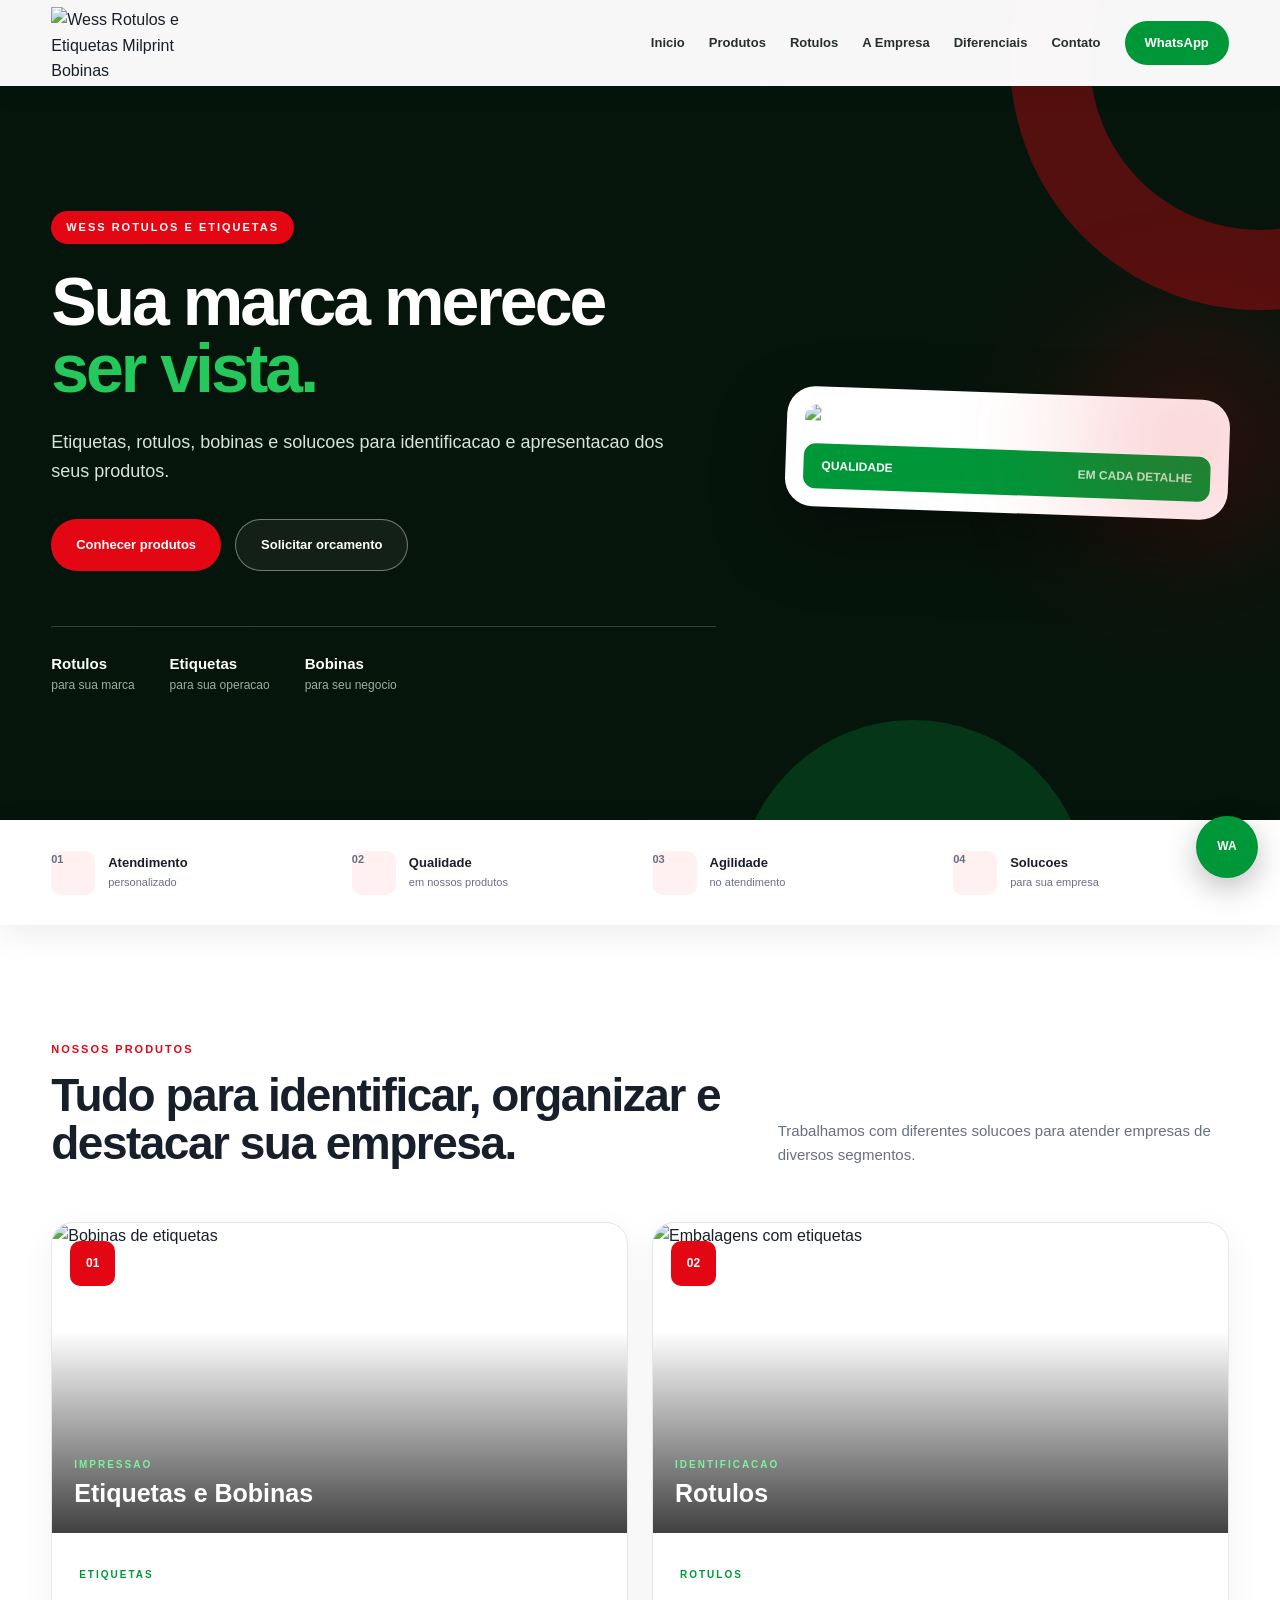
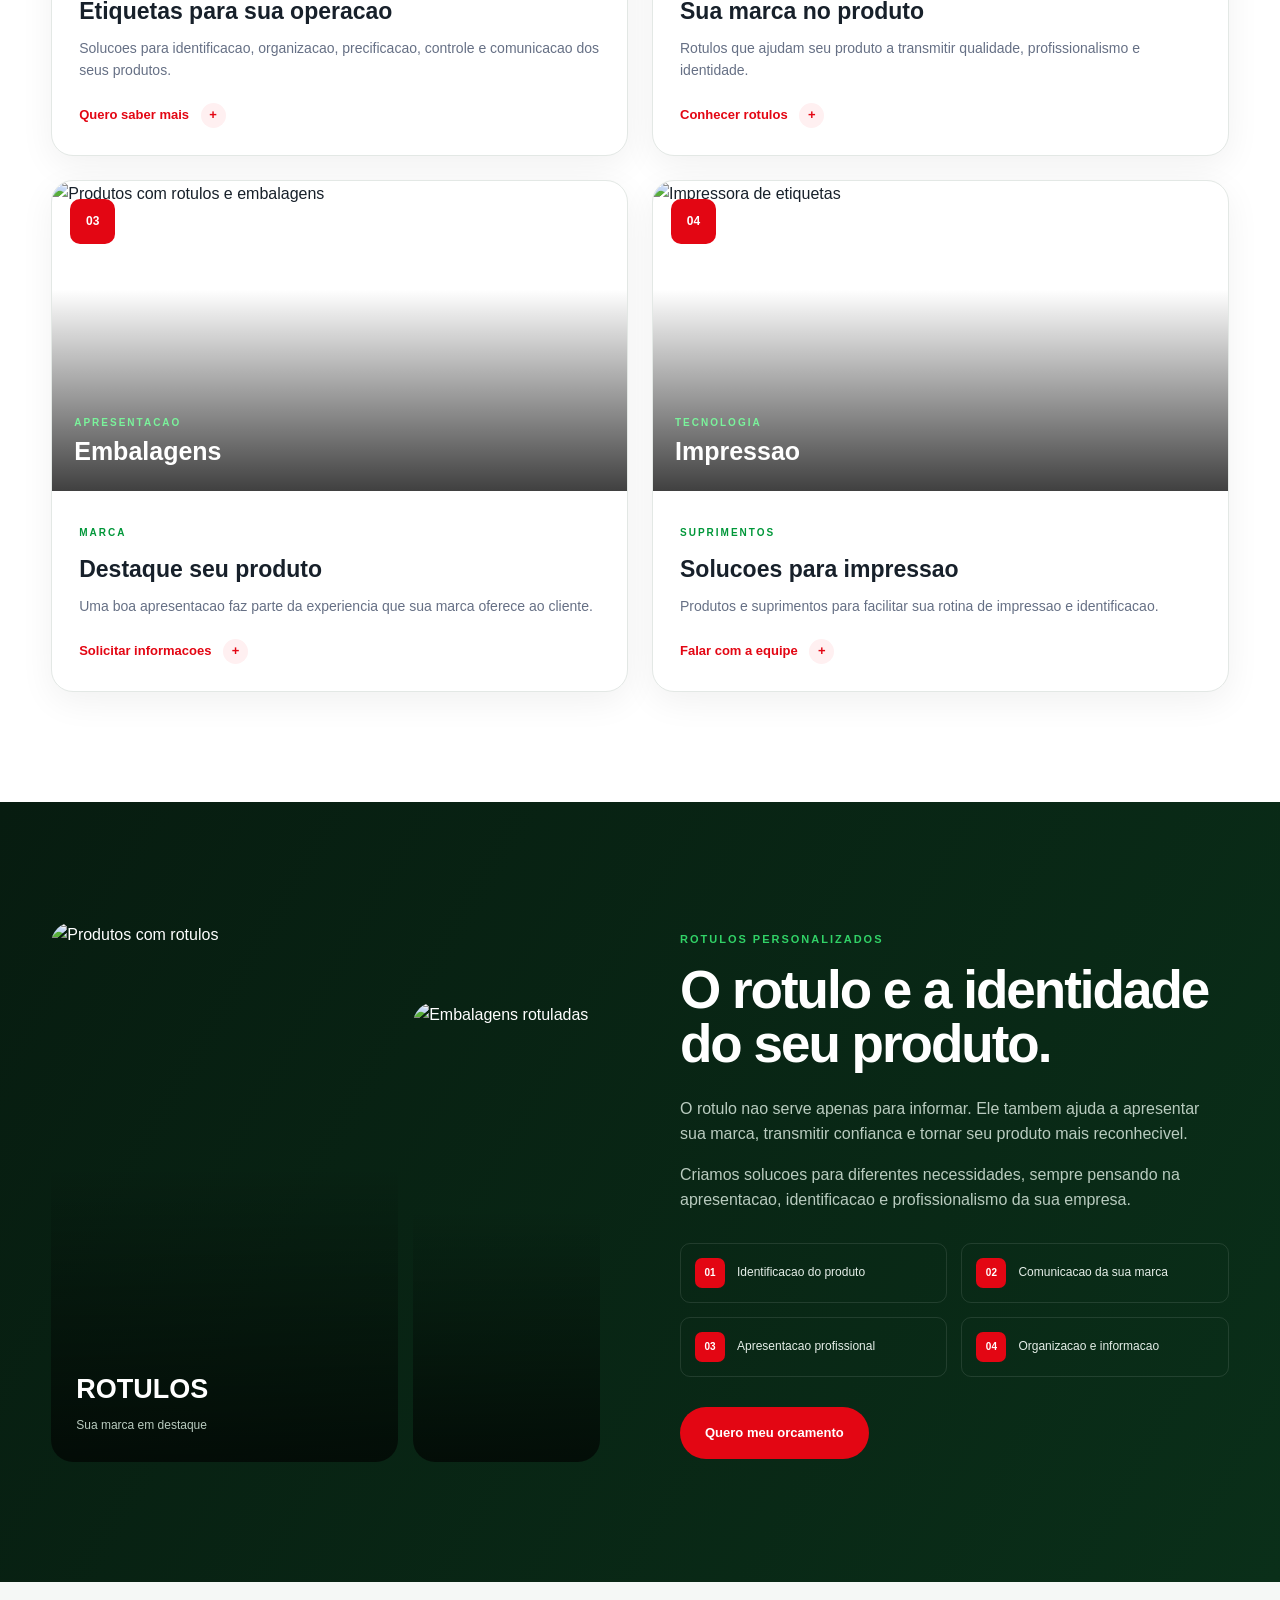
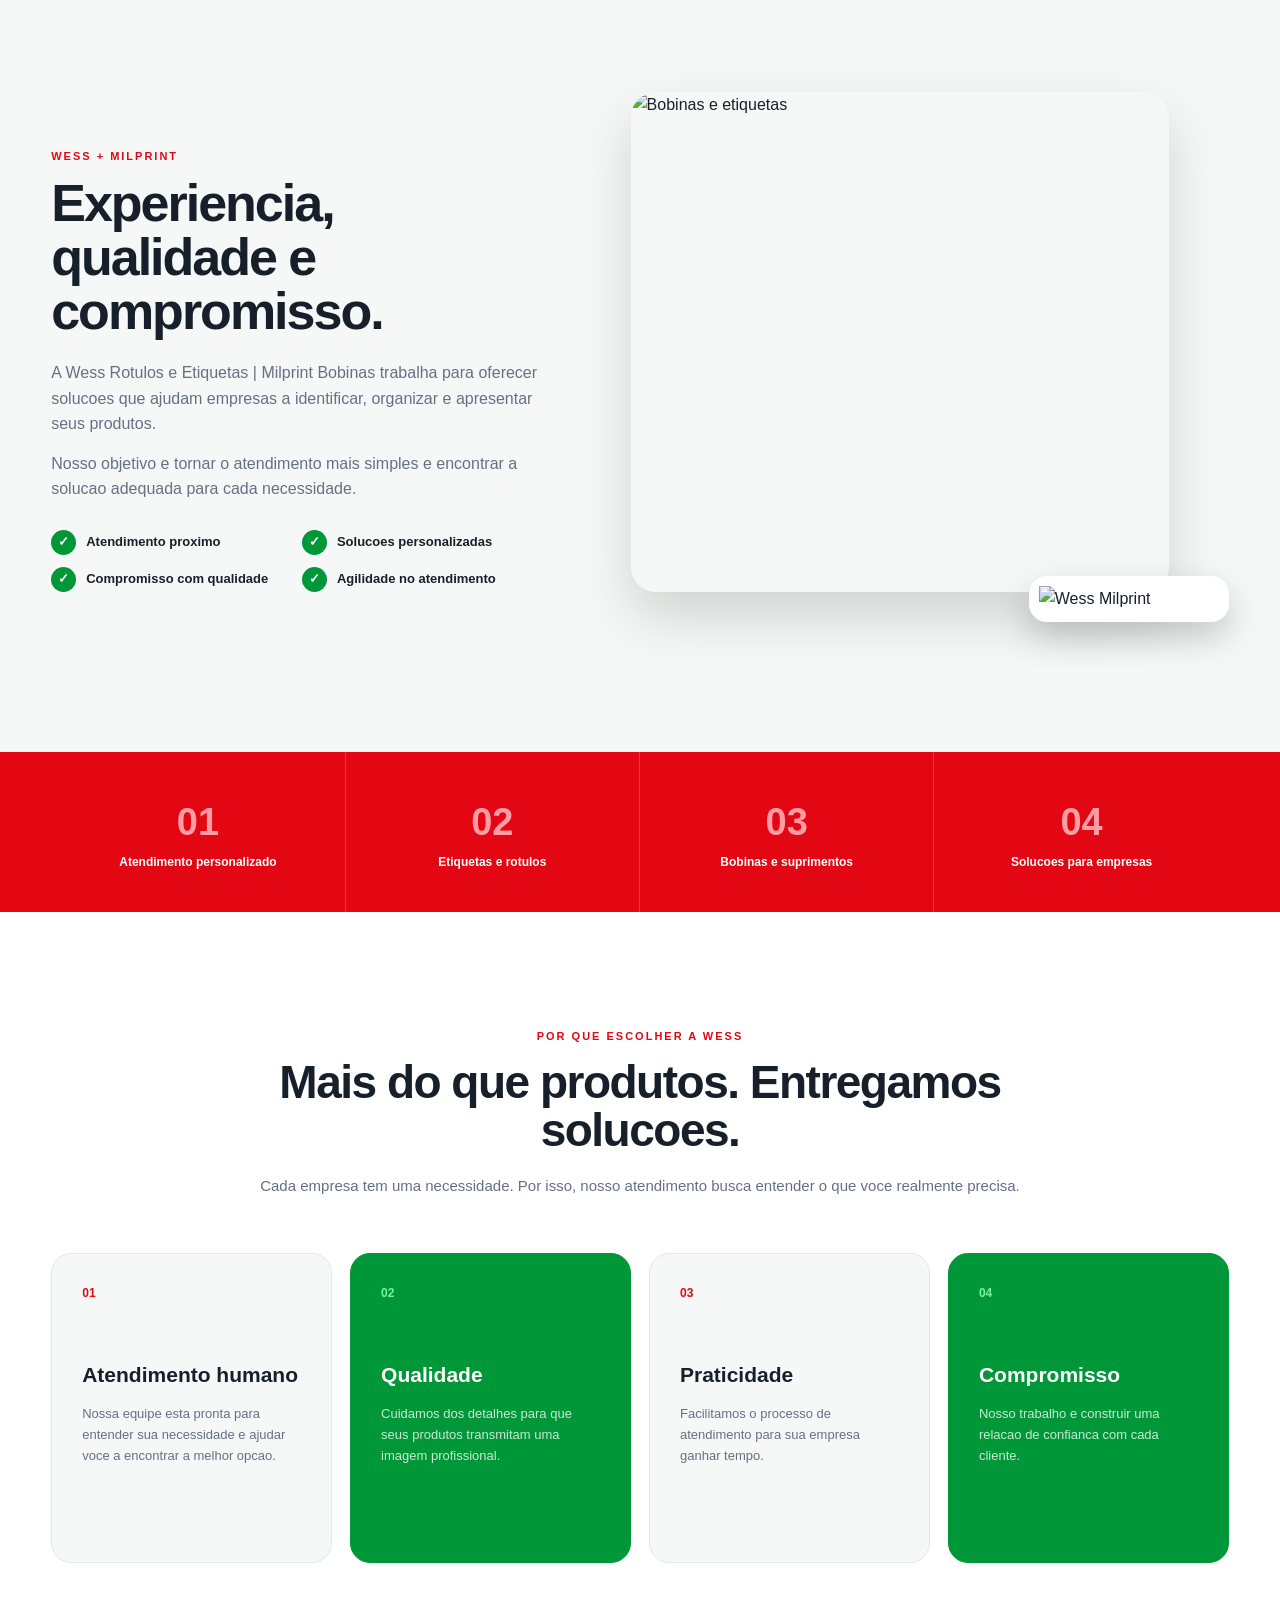
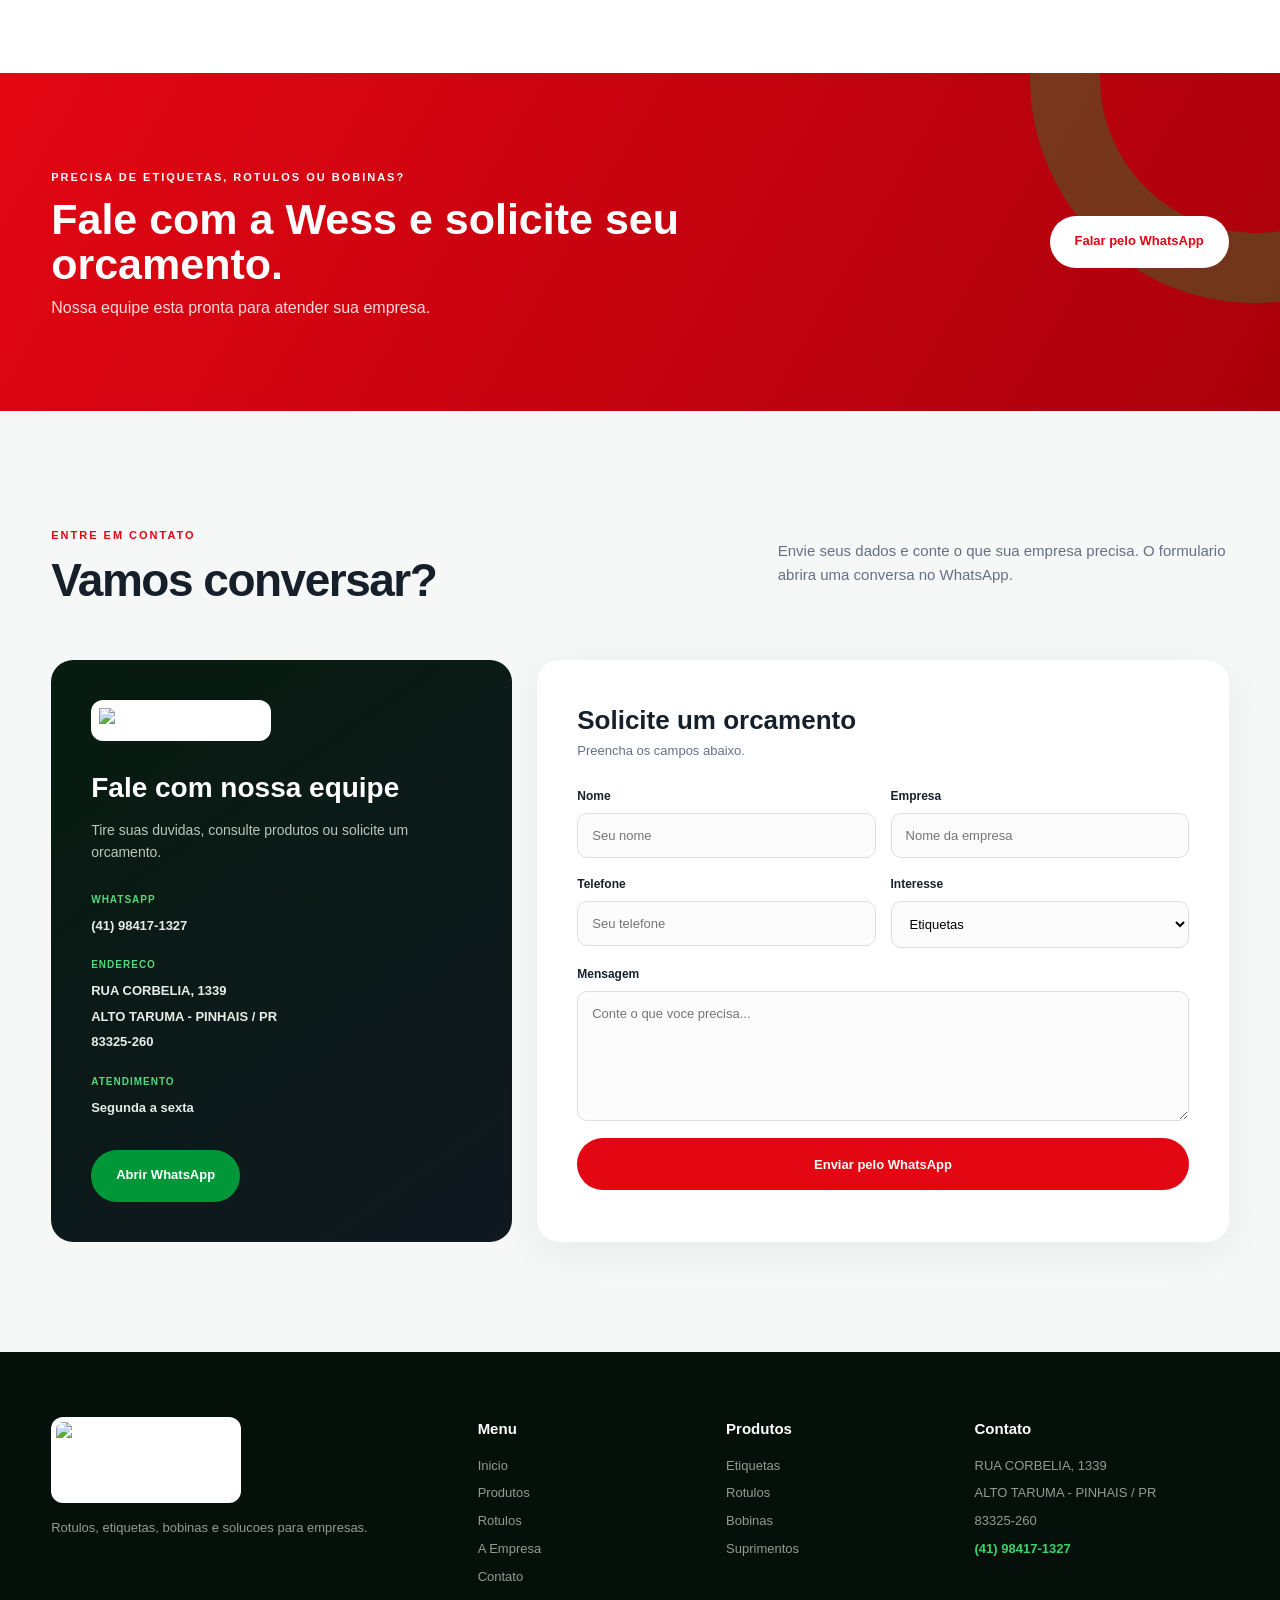
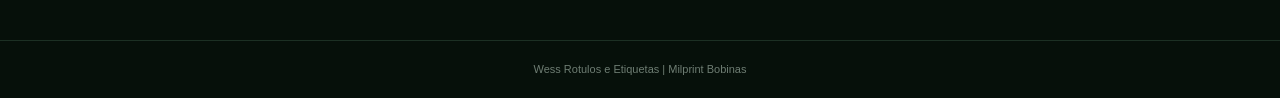
==== commit 6afbd49b: "." ====
--- a/index.html
+++ b/index.html
@@ -7,9 +7,9 @@
 
 <meta name="viewport" content="width=device-width, initial-scale=1.0">
 
-<meta name="description" content="Wess Etiquetas - Etiquetas, bobinas, suprimentos e comunicacao visual em Pinhais PR.">
-
-<title>Wess Etiquetas | Etiquetas e Bobinas</title>
+<meta name="description" content="Wess Rotulos e Etiquetas e Milprint Bobinas - solucoes em rotulos, etiquetas, bobinas e impressao para empresas.">
+
+<title>Wess Rotulos e Etiquetas | Milprint Bobinas</title>
 
 <link rel="stylesheet" href="style.css">
 
@@ -19,13 +19,16 @@
 <body>
 
 
-<header class="header">
-
-    <div class="container navbar">
-
-        <a href="#inicio" class="logo">
-
-            <span>WESS</span> ETIQUETAS
+<header class="header" id="header">
+
+    <div class="container nav-container">
+
+        <a href="#inicio" class="brand">
+
+            <img
+                src="logo-wess-milprint.png"
+                alt="Wess Rotulos e Etiquetas Milprint Bobinas"
+            >
 
         </a>
 
@@ -49,6 +52,10 @@
 
             <a href="#produtos">
                 Produtos
+            </a>
+
+            <a href="#rotulos">
+                Rotulos
             </a>
 
             <a href="#empresa">
@@ -85,59 +92,181 @@
 
 <section class="hero" id="inicio">
 
-    <div class="hero-decoration hero-decoration-one"></div>
-
-    <div class="hero-decoration hero-decoration-two"></div>
-
-
-    <div class="container hero-content">
-
-        <div class="hero-label">
-            WESS ETIQUETAS
-        </div>
-
-
-        <h1>
-
-            Etiquetas que
-            <span>valorizam</span>
-            sua empresa.
-
-        </h1>
-
-
-        <p>
-
-            Solucoes em etiquetas, bobinas, suprimentos
-            e comunicacao visual para tornar sua empresa
-            mais organizada, eficiente e profissional.
-
-        </p>
-
-
-        <div class="hero-buttons">
-
-            <a
-                href="#produtos"
-                class="button button-red"
+    <div class="hero-background"></div>
+
+    <div class="hero-overlay"></div>
+
+
+    <div class="hero-decoration decoration-red"></div>
+
+    <div class="hero-decoration decoration-green"></div>
+
+
+    <div class="container hero-container">
+
+
+        <div class="hero-content">
+
+
+            <div class="hero-mini">
+
+                WESS ROTULOS E ETIQUETAS
+
+            </div>
+
+
+            <h1>
+
+                Sua marca merece
+                <span>ser vista.</span>
+
+            </h1>
+
+
+            <p>
+
+                Etiquetas, rotulos, bobinas e solucoes
+                para identificacao e apresentacao dos
+                seus produtos.
+
+            </p>
+
+
+            <div class="hero-buttons">
+
+
+                <a
+                    href="#produtos"
+                    class="button button-red"
+                >
+
+                    Conhecer produtos
+
+                </a>
+
+
+                <a
+                    href="https://wa.me/5541984171327?text=Ola%20Wess%20Rotulos%20e%20Etiquetas%2C%20gostaria%20de%20solicitar%20um%20orcamento."
+                    target="_blank"
+                    rel="noopener"
+                    class="button button-outline"
+                >
+
+                    Solicitar orcamento
+
+                </a>
+
+
+            </div>
+
+
+            <div class="hero-stats">
+
+
+                <div>
+
+                    <strong>
+                        Rotulos
+                    </strong>
+
+                    <span>
+                        para sua marca
+                    </span>
+
+                </div>
+
+
+                <div>
+
+                    <strong>
+                        Etiquetas
+                    </strong>
+
+                    <span>
+                        para sua operacao
+                    </span>
+
+                </div>
+
+
+                <div>
+
+                    <strong>
+                        Bobinas
+                    </strong>
+
+                    <span>
+                        para seu negocio
+                    </span>
+
+                </div>
+
+
+            </div>
+
+
+        </div>
+
+
+        <div class="hero-logo-card">
+
+            <div class="hero-logo-glow"></div>
+
+            <img
+                src="logo-wess-milprint.png"
+                alt="Wess Rotulos e Etiquetas Milprint Bobinas"
             >
-                Conheca nossos produtos
-            </a>
-
-
-            <a
-                href="https://wa.me/5541984171327?text=Ola%20Wess%20Etiquetas%2C%20gostaria%20de%20solicitar%20um%20orcamento."
-                target="_blank"
-                rel="noopener"
-                class="button button-green"
-            >
-                Solicitar orcamento
-            </a>
-
-        </div>
-
-
-        <div class="hero-info">
+
+            <div class="hero-card-text">
+
+                QUALIDADE
+
+                <span>
+                    EM CADA DETALHE
+                </span>
+
+            </div>
+
+        </div>
+
+
+    </div>
+
+</section>
+
+
+
+<section class="trust-bar">
+
+    <div class="container trust-container">
+
+
+        <div class="trust-item">
+
+            <span class="trust-icon">
+                01
+            </span>
+
+            <div>
+
+                <strong>
+                    Atendimento
+                </strong>
+
+                <span>
+                    personalizado
+                </span>
+
+            </div>
+
+        </div>
+
+
+        <div class="trust-item">
+
+            <span class="trust-icon">
+                02
+            </span>
 
             <div>
 
@@ -146,11 +275,19 @@
                 </strong>
 
                 <span>
-                    em cada detalhe
+                    em nossos produtos
                 </span>
 
             </div>
 
+        </div>
+
+
+        <div class="trust-item">
+
+            <span class="trust-icon">
+                03
+            </span>
 
             <div>
 
@@ -164,20 +301,29 @@
 
             </div>
 
+        </div>
+
+
+        <div class="trust-item">
+
+            <span class="trust-icon">
+                04
+            </span>
 
             <div>
 
                 <strong>
-                    Compromisso
+                    Solucoes
                 </strong>
 
                 <span>
-                    com sua empresa
+                    para sua empresa
                 </span>
 
             </div>
 
         </div>
+
 
     </div>
 
@@ -190,29 +336,40 @@
     id="produtos"
 >
 
+
     <div class="container">
 
 
-        <div class="section-title">
-
-            <span>
-                NOSSAS SOLUCOES
-            </span>
-
-
-            <h2>
-                Produtos para sua empresa
-            </h2>
+        <div class="section-heading">
+
+
+            <div>
+
+                <span class="eyebrow">
+                    NOSSOS PRODUTOS
+                </span>
+
+
+                <h2>
+
+                    Tudo para identificar,
+                    organizar e destacar
+                    sua empresa.
+
+                </h2>
+
+            </div>
 
 
             <p>
 
-                Solucoes para identificacao,
-                impressao, organizacao e comunicacao
-                da sua empresa.
+                Trabalhamos com diferentes solucoes
+                para atender empresas de diversos
+                segmentos.
 
             </p>
 
+
         </div>
 
 
@@ -220,200 +377,445 @@
         <div class="products-grid">
 
 
-            <article class="product-card">
-
-                <div class="product-image product-labels">
-
-                    <div class="image-shape shape-one"></div>
-
-                    <div class="image-shape shape-two"></div>
-
-                    <div class="fake-label label-one">
-                        WESS
-                    </div>
-
-                    <div class="fake-label label-two">
-                        ETIQUETA
-                    </div>
-
-                    <div class="product-number">
+            <article class="product-card large-card">
+
+
+                <div class="product-photo">
+
+                    <img
+                        src="https://images.pexels.com/photos/5716062/pexels-photo-5716062.jpeg?auto=compress&cs=tinysrgb&w=1200"
+                        alt="Bobinas de etiquetas"
+                        loading="lazy"
+                    >
+
+
+                    <div class="photo-badge">
                         01
                     </div>
 
-                </div>
-
-
-                <div class="product-content">
-
-                    <span class="product-category">
-                        IDENTIFICACAO
+
+                    <div class="photo-gradient"></div>
+
+
+                    <div class="photo-caption">
+
+                        <span>
+                            IMPRESSAO
+                        </span>
+
+                        <strong>
+                            Etiquetas e Bobinas
+                        </strong>
+
+                    </div>
+
+                </div>
+
+
+                <div class="product-info">
+
+                    <span>
+                        ETIQUETAS
                     </span>
 
                     <h3>
-                        Etiquetas
+                        Etiquetas para sua operacao
                     </h3>
 
                     <p>
 
-                        Etiquetas para identificacao,
-                        organizacao, precificacao e
-                        diferentes necessidades.
+                        Solucoes para identificacao,
+                        organizacao, precificacao,
+                        controle e comunicacao
+                        dos seus produtos.
 
                     </p>
 
 
                     <a href="#contato">
-                        Solicitar orcamento
+                        Quero saber mais
+                        <b>
+                            +
+                        </b>
                     </a>
 
                 </div>
 
+
             </article>
 
 
 
             <article class="product-card">
 
-                <div class="product-image product-rolls">
-
-                    <div class="roll roll-one"></div>
-
-                    <div class="roll roll-two"></div>
-
-                    <div class="roll roll-three"></div>
-
-                    <div class="product-number">
+
+                <div class="product-photo">
+
+                    <img
+                        src="https://images.pexels.com/photos/9594420/pexels-photo-9594420.jpeg?auto=compress&cs=tinysrgb&w=1200"
+                        alt="Embalagens com etiquetas"
+                        loading="lazy"
+                    >
+
+
+                    <div class="photo-badge">
                         02
                     </div>
 
-                </div>
-
-
-                <div class="product-content">
-
-                    <span class="product-category">
-                        IMPRESSAO
+
+                    <div class="photo-gradient"></div>
+
+
+                    <div class="photo-caption">
+
+                        <span>
+                            IDENTIFICACAO
+                        </span>
+
+                        <strong>
+                            Rotulos
+                        </strong>
+
+                    </div>
+
+                </div>
+
+
+                <div class="product-info">
+
+                    <span>
+                        ROTULOS
                     </span>
 
                     <h3>
-                        Bobinas
+                        Sua marca no produto
                     </h3>
 
                     <p>
 
-                        Bobinas para impressao,
-                        pontos de venda e diferentes
-                        operacoes comerciais.
+                        Rotulos que ajudam seu produto
+                        a transmitir qualidade,
+                        profissionalismo e identidade.
 
                     </p>
 
 
-                    <a href="#contato">
-                        Solicitar orcamento
+                    <a href="#rotulos">
+                        Conhecer rotulos
+                        <b>
+                            +
+                        </b>
                     </a>
 
                 </div>
 
+
             </article>
 
 
 
             <article class="product-card">
 
-                <div class="product-image product-supplies">
-
-                    <div class="box box-one">
-                        W
-                    </div>
-
-                    <div class="box box-two">
-                        W
-                    </div>
-
-                    <div class="product-number">
+
+                <div class="product-photo">
+
+                    <img
+                        src="https://images.pexels.com/photos/4820654/pexels-photo-4820654.jpeg?auto=compress&cs=tinysrgb&w=1200"
+                        alt="Produtos com rotulos e embalagens"
+                        loading="lazy"
+                    >
+
+
+                    <div class="photo-badge">
                         03
                     </div>
 
-                </div>
-
-
-                <div class="product-content">
-
-                    <span class="product-category">
-                        OPERACAO
+
+                    <div class="photo-gradient"></div>
+
+
+                    <div class="photo-caption">
+
+                        <span>
+                            APRESENTACAO
+                        </span>
+
+                        <strong>
+                            Embalagens
+                        </strong>
+
+                    </div>
+
+                </div>
+
+
+                <div class="product-info">
+
+                    <span>
+                        MARCA
                     </span>
 
                     <h3>
-                        Suprimentos
+                        Destaque seu produto
                     </h3>
 
                     <p>
 
-                        Materiais e suprimentos
-                        para auxiliar sua empresa
-                        no dia a dia.
+                        Uma boa apresentacao faz
+                        parte da experiencia que
+                        sua marca oferece ao cliente.
 
                     </p>
 
 
                     <a href="#contato">
-                        Solicitar orcamento
+                        Solicitar informacoes
+                        <b>
+                            +
+                        </b>
                     </a>
 
                 </div>
 
+
             </article>
 
 
 
             <article class="product-card">
 
-                <div class="product-image product-visual">
-
-                    <div class="visual-letter">
-                        W
-                    </div>
-
-                    <div class="visual-line"></div>
-
-                    <div class="visual-line short"></div>
-
-                    <div class="product-number">
+
+                <div class="product-photo">
+
+                    <img
+                        src="https://images.pexels.com/photos/11696014/pexels-photo-11696014.jpeg?auto=compress&cs=tinysrgb&w=1200"
+                        alt="Impressora de etiquetas"
+                        loading="lazy"
+                    >
+
+
+                    <div class="photo-badge">
                         04
                     </div>
 
-                </div>
-
-
-                <div class="product-content">
-
-                    <span class="product-category">
-                        MARCA
+
+                    <div class="photo-gradient"></div>
+
+
+                    <div class="photo-caption">
+
+                        <span>
+                            TECNOLOGIA
+                        </span>
+
+                        <strong>
+                            Impressao
+                        </strong>
+
+                    </div>
+
+                </div>
+
+
+                <div class="product-info">
+
+                    <span>
+                        SUPRIMENTOS
                     </span>
 
                     <h3>
-                        Comunicacao Visual
+                        Solucoes para impressao
                     </h3>
 
                     <p>
 
-                        Solucoes para destacar
-                        sua marca e melhorar
-                        sua comunicacao.
+                        Produtos e suprimentos para
+                        facilitar sua rotina de impressao
+                        e identificacao.
 
                     </p>
 
 
                     <a href="#contato">
-                        Solicitar orcamento
+                        Falar com a equipe
+                        <b>
+                            +
+                        </b>
                     </a>
 
                 </div>
 
+
             </article>
 
 
         </div>
+
+    </div>
+
+</section>
+
+
+
+<section
+    class="rotulos-section"
+    id="rotulos"
+>
+
+
+    <div class="container rotulos-grid">
+
+
+        <div class="rotulos-gallery">
+
+
+            <div class="gallery-main">
+
+                <img
+                    src="https://images.pexels.com/photos/9594420/pexels-photo-9594420.jpeg?auto=compress&cs=tinysrgb&w=1400"
+                    alt="Produtos com rotulos"
+                    loading="lazy"
+                >
+
+                <div class="gallery-label">
+
+                    <strong>
+                        ROTULOS
+                    </strong>
+
+                    <span>
+                        Sua marca em destaque
+                    </span>
+
+                </div>
+
+            </div>
+
+
+            <div class="gallery-small">
+
+                <img
+                    src="https://images.pexels.com/photos/4820654/pexels-photo-4820654.jpeg?auto=compress&cs=tinysrgb&w=1000"
+                    alt="Embalagens rotuladas"
+                    loading="lazy"
+                >
+
+            </div>
+
+
+        </div>
+
+
+
+        <div class="rotulos-content">
+
+
+            <span class="eyebrow light">
+                ROTULOS PERSONALIZADOS
+            </span>
+
+
+            <h2>
+
+                O rotulo e a
+                identidade do
+                seu produto.
+
+            </h2>
+
+
+            <p>
+
+                O rotulo nao serve apenas para informar.
+                Ele tambem ajuda a apresentar sua marca,
+                transmitir confianca e tornar seu produto
+                mais reconhecivel.
+
+            </p>
+
+
+            <p>
+
+                Criamos solucoes para diferentes
+                necessidades, sempre pensando na
+                apresentacao, identificacao e
+                profissionalismo da sua empresa.
+
+            </p>
+
+
+            <div class="rotulos-list">
+
+
+                <div>
+
+                    <span>
+                        01
+                    </span>
+
+                    <p>
+                        Identificacao do produto
+                    </p>
+
+                </div>
+
+
+                <div>
+
+                    <span>
+                        02
+                    </span>
+
+                    <p>
+                        Comunicacao da sua marca
+                    </p>
+
+                </div>
+
+
+                <div>
+
+                    <span>
+                        03
+                    </span>
+
+                    <p>
+                        Apresentacao profissional
+                    </p>
+
+                </div>
+
+
+                <div>
+
+                    <span>
+                        04
+                    </span>
+
+                    <p>
+                        Organizacao e informacao
+                    </p>
+
+                </div>
+
+
+            </div>
+
+
+            <a
+                href="https://wa.me/5541984171327?text=Ola%20Wess%20Etiquetas%2C%20tenho%20interesse%20em%20rotulos%20personalizados."
+                target="_blank"
+                rel="noopener"
+                class="button button-red"
+            >
+
+                Quero meu orcamento
+
+            </a>
+
+
+        </div>
+
 
     </div>
 
@@ -426,112 +828,138 @@
     id="empresa"
 >
 
+
     <div class="container about-grid">
 
 
-        <div class="about-visual">
-
-            <div class="about-main-box">
-
-                <div class="about-brand">
-                    WESS
-                </div>
-
-                <div class="about-word">
-                    ETIQUETAS
-                </div>
-
-                <div class="about-line"></div>
-
-                <div class="about-small-text">
-                    QUALIDADE
-                </div>
-
-            </div>
-
-
-            <div class="about-floating">
-
-                <strong>
-                    WESS
-                </strong>
-
-                <span>
-                    Qualidade em cada detalhe
-                </span>
-
-            </div>
-
-        </div>
-
-
-
         <div class="about-content">
 
-            <span class="section-label">
-                QUEM SOMOS
+
+            <span class="eyebrow">
+                WESS + MILPRINT
             </span>
 
 
             <h2>
 
-                Solucoes pensadas
-                para facilitar
-                o seu negocio.
+                Experiencia,
+                qualidade e
+                compromisso.
 
             </h2>
 
 
             <p>
 
-                A Wess Etiquetas oferece produtos
-                e solucoes para empresas que
-                precisam de qualidade, praticidade
-                e agilidade.
+                A Wess Rotulos e Etiquetas | Milprint
+                Bobinas trabalha para oferecer
+                solucoes que ajudam empresas a
+                identificar, organizar e apresentar
+                seus produtos.
 
             </p>
 
 
             <p>
 
-                Trabalhamos com etiquetas,
-                bobinas, suprimentos e
-                comunicacao visual, buscando
-                sempre um atendimento proximo
-                e eficiente.
+                Nosso objetivo e tornar o atendimento
+                mais simples e encontrar a solucao
+                adequada para cada necessidade.
 
             </p>
 
 
-            <ul class="check-list">
-
-                <li>
-                    Atendimento personalizado
-                </li>
-
-                <li>
-                    Solucoes para diferentes segmentos
-                </li>
-
-                <li>
-                    Qualidade e compromisso
-                </li>
-
-                <li>
-                    Atendimento rapido pelo WhatsApp
-                </li>
-
-            </ul>
-
-
-            <a
-                href="#contato"
-                class="button button-red"
-            >
-                Fale com nossa equipe
-            </a>
-
-        </div>
+            <div class="about-points">
+
+
+                <div>
+
+                    <span>
+                        ✓
+                    </span>
+
+                    <p>
+                        Atendimento proximo
+                    </p>
+
+                </div>
+
+
+                <div>
+
+                    <span>
+                        ✓
+                    </span>
+
+                    <p>
+                        Solucoes personalizadas
+                    </p>
+
+                </div>
+
+
+                <div>
+
+                    <span>
+                        ✓
+                    </span>
+
+                    <p>
+                        Compromisso com qualidade
+                    </p>
+
+                </div>
+
+
+                <div>
+
+                    <span>
+                        ✓
+                    </span>
+
+                    <p>
+                        Agilidade no atendimento
+                    </p>
+
+                </div>
+
+
+            </div>
+
+
+        </div>
+
+
+
+        <div class="about-image">
+
+
+            <div class="about-image-main">
+
+                <img
+                    src="https://images.pexels.com/photos/5716062/pexels-photo-5716062.jpeg?auto=compress&cs=tinysrgb&w=1400"
+                    alt="Bobinas e etiquetas"
+                    loading="lazy"
+                >
+
+            </div>
+
+
+            <div class="about-logo">
+
+                <img
+                    src="logo-wess-milprint.png"
+                    alt="Wess Milprint"
+                >
+
+            </div>
+
+
+            <div class="about-red-detail"></div>
+
+
+        </div>
+
 
     </div>
 
@@ -539,56 +967,130 @@
 
 
 
+<section class="numbers-section">
+
+
+    <div class="container numbers-grid">
+
+
+        <div>
+
+            <strong>
+                01
+            </strong>
+
+            <span>
+                Atendimento personalizado
+            </span>
+
+        </div>
+
+
+        <div>
+
+            <strong>
+                02
+            </strong>
+
+            <span>
+                Etiquetas e rotulos
+            </span>
+
+        </div>
+
+
+        <div>
+
+            <strong>
+                03
+            </strong>
+
+            <span>
+                Bobinas e suprimentos
+            </span>
+
+        </div>
+
+
+        <div>
+
+            <strong>
+                04
+            </strong>
+
+            <span>
+                Solucoes para empresas
+            </span>
+
+        </div>
+
+
+    </div>
+
+</section>
+
+
+
 <section
-    class="section"
+    class="section different-section"
     id="diferenciais"
 >
 
+
     <div class="container">
 
 
-        <div class="section-title">
-
-            <span>
-                POR QUE ESCOLHER A WESS
-            </span>
-
-
-            <h2>
-                Nosso compromisso com voce
-            </h2>
+        <div class="section-heading center">
+
+
+            <div>
+
+                <span class="eyebrow">
+                    POR QUE ESCOLHER A WESS
+                </span>
+
+
+                <h2>
+
+                    Mais do que produtos.
+                    Entregamos solucoes.
+
+                </h2>
+
+            </div>
 
 
             <p>
 
-                Mais do que fornecer produtos,
-                queremos ajudar sua empresa
-                a trabalhar melhor.
+                Cada empresa tem uma necessidade.
+                Por isso, nosso atendimento busca
+                entender o que voce realmente precisa.
 
             </p>
 
-        </div>
-
-
-
-        <div class="features-grid">
-
-
-            <div class="feature-card">
-
-                <div class="feature-icon red">
+
+        </div>
+
+
+
+        <div class="differentials-grid">
+
+
+            <div class="differential-card">
+
+                <div class="differential-number">
                     01
                 </div>
 
                 <h3>
-                    Atendimento
+                    Atendimento humano
                 </h3>
 
                 <p>
 
-                    Entendemos sua necessidade
-                    para buscar a melhor solucao
-                    para sua empresa.
+                    Nossa equipe esta pronta para
+                    entender sua necessidade e ajudar
+                    voce a encontrar a melhor opcao.
 
                 </p>
 
@@ -596,9 +1098,9 @@
 
 
 
-            <div class="feature-card">
-
-                <div class="feature-icon green">
+            <div class="differential-card green-card">
+
+                <div class="differential-number">
                     02
                 </div>
 
@@ -608,9 +1110,9 @@
 
                 <p>
 
-                    Produtos selecionados para
-                    atender diferentes necessidades
-                    profissionais.
+                    Cuidamos dos detalhes para que
+                    seus produtos transmitam uma
+                    imagem profissional.
 
                 </p>
 
@@ -618,21 +1120,21 @@
 
 
 
-            <div class="feature-card">
-
-                <div class="feature-icon red">
+            <div class="differential-card">
+
+                <div class="differential-number">
                     03
                 </div>
 
                 <h3>
-                    Agilidade
+                    Praticidade
                 </h3>
 
                 <p>
 
-                    Atendimento pratico para
-                    facilitar seu pedido e
-                    economizar seu tempo.
+                    Facilitamos o processo de
+                    atendimento para sua empresa
+                    ganhar tempo.
 
                 </p>
 
@@ -640,9 +1142,9 @@
 
 
 
-            <div class="feature-card">
-
-                <div class="feature-icon green">
+            <div class="differential-card green-card">
+
+                <div class="differential-number">
                     04
                 </div>
 
@@ -652,9 +1154,9 @@
 
                 <p>
 
-                    Trabalhamos para construir
-                    relacionamentos duradouros
-                    com nossos clientes.
+                    Nosso trabalho e construir uma
+                    relacao de confianca com cada
+                    cliente.
 
                 </p>
 
@@ -669,44 +1171,53 @@
 
 
 
-<section class="quote-section">
-
-    <div class="container quote-content">
+<section class="cta-section">
+
+
+    <div class="cta-pattern"></div>
+
+
+    <div class="container cta-container">
 
 
         <div>
 
+
             <span>
-                PRECISA DE UMA SOLUCAO?
+                PRECISA DE ETIQUETAS, ROTULOS OU BOBINAS?
             </span>
 
 
             <h2>
 
-                Vamos encontrar
-                o que sua empresa precisa.
+                Fale com a Wess
+                e solicite seu orcamento.
 
             </h2>
 
 
             <p>
 
-                Fale com a Wess Etiquetas
-                e solicite seu orcamento.
+                Nossa equipe esta pronta para
+                atender sua empresa.
 
             </p>
 
+
         </div>
 
 
         <a
-            href="https://wa.me/5541984171327?text=Ola%20Wess%20Etiquetas%2C%20vim%20pelo%20site%20e%20gostaria%20de%20um%20orcamento."
+            href="https://wa.me/5541984171327?text=Ola%20Wess%20Rotulos%20e%20Etiquetas%2C%20vim%20pelo%20site%20e%20gostaria%20de%20um%20orcamento."
             target="_blank"
             rel="noopener"
             class="button button-white"
         >
-            Falar no WhatsApp
+
+            Falar pelo WhatsApp
+
         </a>
+
 
     </div>
 
@@ -719,29 +1230,36 @@
     id="contato"
 >
 
+
     <div class="container">
 
 
-        <div class="section-title">
-
-            <span>
-                ENTRE EM CONTATO
-            </span>
-
-
-            <h2>
-                Solicite seu orcamento
-            </h2>
+        <div class="section-heading contact-heading">
+
+
+            <div>
+
+                <span class="eyebrow">
+                    ENTRE EM CONTATO
+                </span>
+
+
+                <h2>
+                    Vamos conversar?
+                </h2>
+
+            </div>
 
 
             <p>
 
-                Preencha seus dados e envie
-                sua solicitacao diretamente
-                pelo WhatsApp.
+                Envie seus dados e conte o que
+                sua empresa precisa. O formulario
+                abrira uma conversa no WhatsApp.
 
             </p>
 
+
         </div>
 
 
@@ -749,79 +1267,80 @@
         <div class="contact-grid">
 
 
-            <div class="contact-info">
-
-
-                <span class="section-label white-label">
-                    FALE CONOSCO
-                </span>
-
-
-                <h2>
-
-                    Estamos prontos
-                    para atender voce.
-
-                </h2>
+            <div class="contact-card">
+
+
+                <div class="contact-logo">
+
+                    <img
+                        src="logo-wess-milprint.png"
+                        alt="Wess Milprint"
+                    >
+
+                </div>
+
+
+                <h3>
+                    Fale com nossa equipe
+                </h3>
 
 
                 <p>
 
-                    Entre em contato com nossa
-                    equipe para tirar suas duvidas
-                    e solicitar um orcamento.
+                    Tire suas duvidas, consulte
+                    produtos ou solicite um
+                    orcamento.
 
                 </p>
 
 
-
-                <div class="contact-item">
-
-                    <strong>
-                        ENDERECO
-                    </strong>
-
-                    <span>
-
-                        RUA CORBELIA, 1339<br>
-                        ALTO TARUMA - PINHAIS / PR<br>
-                        83325-260
-
-                    </span>
-
-                </div>
-
-
-
-                <div class="contact-item">
-
-                    <strong>
-                        WHATSAPP
-                    </strong>
-
-                    <span>
-                        (41) 98417-1327
-                    </span>
-
-                </div>
-
-
-
-                <div class="contact-item">
-
-                    <strong>
-                        ATENDIMENTO
-                    </strong>
-
-                    <span>
-
-                        Segunda a sexta<br>
-                        08:00 as 18:00
-
-                    </span>
-
-                </div>
-
+                <div class="contact-data">
+
+
+                    <div>
+
+                        <small>
+                            WHATSAPP
+                        </small>
+
+                        <strong>
+                            (41) 98417-1327
+                        </strong>
+
+                    </div>
+
+
+                    <div>
+
+                        <small>
+                            ENDERECO
+                        </small>
+
+                        <strong>
+
+                            RUA CORBELIA, 1339<br>
+                            ALTO TARUMA - PINHAIS / PR<br>
+                            83325-260
+
+                        </strong>
+
+                    </div>
+
+
+                    <div>
+
+                        <small>
+                            ATENDIMENTO
+                        </small>
+
+                        <strong>
+                            Segunda a sexta
+                        </strong>
+
+                    </div>
+
+
+                </div>
 
 
                 <a
@@ -830,7 +1349,9 @@
                     rel="noopener"
                     class="button button-green"
                 >
-                    Chamar no WhatsApp
+
+                    Abrir WhatsApp
+
                 </a>
 
 
@@ -839,9 +1360,22 @@
 
 
             <form
-                class="contact-form"
+                class="quote-form"
                 id="quoteForm"
             >
+
+
+                <div class="form-title">
+
+                    <h3>
+                        Solicite um orcamento
+                    </h3>
+
+                    <p>
+                        Preencha os campos abaixo.
+                    </p>
+
+                </div>
 
 
                 <div class="form-row">
@@ -877,7 +1411,6 @@
                 </div>
 
 
-
                 <div class="form-row">
 
 
@@ -894,30 +1427,33 @@
                     </label>
 
 
-
                     <label>
 
-                        Produto
+                        Interesse
 
                         <select id="product">
 
-                            <option>
+                            <option value="Etiquetas">
                                 Etiquetas
                             </option>
 
-                            <option>
+                            <option value="Rotulos">
+                                Rotulos
+                            </option>
+
+                            <option value="Bobinas">
                                 Bobinas
                             </option>
 
-                            <option>
+                            <option value="Suprimentos">
                                 Suprimentos
                             </option>
 
-                            <option>
-                                Comunicacao Visual
+                            <option value="Comunicacao visual">
+                                Comunicacao visual
                             </option>
 
-                            <option>
+                            <option value="Outro">
                                 Outro
                             </option>
 
@@ -929,18 +1465,16 @@
                 </div>
 
 
-
                 <label>
 
                     Mensagem
 
                     <textarea
                         id="message"
-                        placeholder="Conte o que sua empresa precisa"
+                        placeholder="Conte o que voce precisa..."
                     ></textarea>
 
                 </label>
-
 
 
                 <button
@@ -970,40 +1504,34 @@
 <footer>
 
 
-    <div class="container footer-grid">
+    <div class="container footer-main">
+
+
+        <div class="footer-brand">
+
+
+            <img
+                src="logo-wess-milprint.png"
+                alt="Wess Rotulos e Etiquetas Milprint Bobinas"
+            >
+
+
+            <p>
+
+                Rotulos, etiquetas, bobinas e
+                solucoes para empresas.
+
+            </p>
+
+
+        </div>
 
 
         <div>
 
-            <a
-                href="#inicio"
-                class="logo footer-logo"
-            >
-
-                <span>WESS</span> ETIQUETAS
-
-            </a>
-
-
-            <p>
-
-                Etiquetas, bobinas,
-                suprimentos e comunicacao
-                visual para empresas que
-                buscam qualidade e praticidade.
-
-            </p>
-
-        </div>
-
-
-
-        <div>
-
             <h3>
-                Navegacao
+                Menu
             </h3>
-
 
             <a href="#inicio">
                 Inicio
@@ -1013,20 +1541,44 @@
                 Produtos
             </a>
 
+            <a href="#rotulos">
+                Rotulos
+            </a>
+
             <a href="#empresa">
                 A Empresa
             </a>
 
-            <a href="#diferenciais">
-                Diferenciais
-            </a>
-
             <a href="#contato">
                 Contato
             </a>
 
         </div>
 
+
+        <div>
+
+            <h3>
+                Produtos
+            </h3>
+
+            <a href="#produtos">
+                Etiquetas
+            </a>
+
+            <a href="#rotulos">
+                Rotulos
+            </a>
+
+            <a href="#produtos">
+                Bobinas
+            </a>
+
+            <a href="#produtos">
+                Suprimentos
+            </a>
+
+        </div>
 
 
         <div>
@@ -1035,7 +1587,6 @@
                 Contato
             </h3>
 
-
             <p>
                 RUA CORBELIA, 1339
             </p>
@@ -1048,9 +1599,14 @@
                 83325-260
             </p>
 
-            <p>
+            <a
+                href="https://wa.me/5541984171327"
+                target="_blank"
+                rel="noopener"
+                class="footer-whatsapp"
+            >
                 (41) 98417-1327
-            </p>
+            </a>
 
         </div>
 
@@ -1058,10 +1614,13 @@
     </div>
 
 
-
     <div class="footer-bottom">
 
-        Wess Etiquetas - Todos os direitos reservados.
+        <div class="container">
+
+            Wess Rotulos e Etiquetas | Milprint Bobinas
+
+        </div>
 
     </div>
 
@@ -1071,14 +1630,16 @@
 
 
 <a
-    href="https://wa.me/5541984171327?text=Ola%20Wess%20Etiquetas%2C%20vim%20pelo%20site."
+    href="https://wa.me/5541984171327?text=Ola%20Wess%2C%20vim%20pelo%20site."
     target="_blank"
     rel="noopener"
-    class="whatsapp-button"
+    class="floating-whatsapp"
     aria-label="WhatsApp"
 >
 
-    WA
+    <span>
+        WA
+    </span>
 
 </a>
 
--- a/style.css
+++ b/style.css
@@ -3,36 +3,46 @@
     margin: 0;
     padding: 0;
     box-sizing: border-box;
+
+}
+
+
+:root {
+
+    --green: #009739;
+
+    --green-dark: #006b29;
+
+    --green-deep: #052b17;
+
+    --green-soft: #eaf7ee;
+
+    --red: #e30613;
+
+    --red-dark: #b9000b;
+
+    --red-soft: #fff0f1;
+
+    --black: #101820;
+
+    --dark: #07150d;
+
+    --text: #17202a;
+
+    --gray: #667085;
+
+    --light: #f5f8f6;
+
+    --white: #ffffff;
+
+    --border: #e3e8e5;
+
+}
+
+
+html {
+
     scroll-behavior: smooth;
-
-}
-
-
-:root {
-
-    --green: #009739;
-
-    --green-dark: #006b29;
-
-    --green-light: #eaf8ef;
-
-    --red: #e30613;
-
-    --red-dark: #b8000b;
-
-    --red-light: #fff0f1;
-
-    --dark: #101820;
-
-    --dark-green: #071c11;
-
-    --text: #17202a;
-
-    --gray: #667085;
-
-    --light: #f5f8f6;
-
-    --white: #ffffff;
 
 }
 
@@ -46,9 +56,18 @@
 
     color: var(--text);
 
-    background: var(--white);
+    background: white;
 
     line-height: 1.6;
+
+}
+
+
+img {
+
+    max-width: 100%;
+
+    display: block;
 
 }
 
@@ -64,8 +83,8 @@
 
 button,
 input,
-textarea,
-select {
+select,
+textarea {
 
     font-family: inherit;
 
@@ -76,9 +95,9 @@
 
     width: 92%;
 
-    max-width: 1180px;
-
-    margin: auto;
+    max-width: 1220px;
+
+    margin: 0 auto;
 
 }
 
@@ -89,26 +108,28 @@
 
     position: fixed;
 
+    left: 0;
+
     top: 0;
 
-    left: 0;
-
     width: 100%;
 
-    z-index: 1000;
+    height: 86px;
 
     background:
         rgba(255,255,255,0.97);
 
+    z-index: 1000;
+
     box-shadow:
-        0 2px 20px rgba(0,0,0,0.08);
-
-}
-
-
-.navbar {
-
-    height: 82px;
+        0 4px 25px rgba(0,0,0,0.08);
+
+}
+
+
+.nav-container {
+
+    height: 100%;
 
     display: flex;
 
@@ -119,1760 +140,2033 @@
 }
 
 
-.logo {
+.brand {
+
+    width: 175px;
+
+    height: 72px;
+
+    display: flex;
+
+    align-items: center;
+
+}
+
+
+.brand img {
+
+    width: 100%;
+
+    height: 100%;
+
+    object-fit: contain;
+
+}
+
+
+nav {
+
+    display: flex;
+
+    align-items: center;
+
+    gap: 24px;
+
+}
+
+
+nav a {
+
+    font-size: 13px;
+
+    font-weight: 800;
+
+    color: #27312b;
+
+    transition: 0.25s;
+
+}
+
+
+nav a:hover {
+
+    color: var(--red);
+
+}
+
+
+.nav-whatsapp {
+
+    color: white !important;
+
+    background: var(--green);
+
+    padding: 12px 20px;
+
+    border-radius: 30px;
+
+}
+
+
+.nav-whatsapp:hover {
+
+    background: var(--red);
+
+}
+
+
+.menu-button {
+
+    display: none;
+
+    border: none;
+
+    background: var(--green);
+
+    color: white;
+
+    padding: 11px 15px;
+
+    border-radius: 7px;
+
+    font-weight: 900;
+
+    cursor: pointer;
+
+}
+
+
+/* HERO */
+
+.hero {
+
+    min-height: 820px;
+
+    padding-top: 86px;
+
+    position: relative;
+
+    overflow: hidden;
+
+    background: var(--dark);
+
+    color: white;
+
+}
+
+
+.hero-background {
+
+    position: absolute;
+
+    inset: 0;
+
+    background-image:
+        url("https://images.pexels.com/photos/5716062/pexels-photo-5716062.jpeg?auto=compress&cs=tinysrgb&w=1800");
+
+    background-size: cover;
+
+    background-position: center;
+
+    opacity: 0.25;
+
+}
+
+
+.hero-overlay {
+
+    position: absolute;
+
+    inset: 0;
+
+    background:
+        linear-gradient(
+            90deg,
+            #06150c 5%,
+            rgba(6,21,12,0.95) 42%,
+            rgba(6,21,12,0.60) 100%
+        );
+
+}
+
+
+.hero-decoration {
+
+    position: absolute;
+
+    border-radius: 50%;
+
+}
+
+
+.decoration-red {
+
+    width: 500px;
+
+    height: 500px;
+
+    right: -230px;
+
+    top: -190px;
+
+    border: 80px solid
+        rgba(227,6,19,0.35);
+
+}
+
+
+.decoration-green {
+
+    width: 350px;
+
+    height: 350px;
+
+    right: 15%;
+
+    bottom: -250px;
+
+    background:
+        rgba(0,151,57,0.25);
+
+}
+
+
+.hero-container {
+
+    min-height: 734px;
+
+    position: relative;
+
+    z-index: 3;
+
+    display: grid;
+
+    grid-template-columns:
+        1.2fr 0.8fr;
+
+    align-items: center;
+
+    gap: 70px;
+
+}
+
+
+.hero-content {
+
+    max-width: 730px;
+
+}
+
+
+.hero-mini {
+
+    display: inline-block;
+
+    padding: 8px 15px;
+
+    background: var(--red);
+
+    color: white;
+
+    border-radius: 30px;
+
+    font-size: 11px;
+
+    letter-spacing: 2px;
+
+    font-weight: 900;
+
+    margin-bottom: 24px;
+
+}
+
+
+.hero h1 {
+
+    font-size: 68px;
+
+    line-height: 0.99;
+
+    letter-spacing: -3px;
+
+    margin-bottom: 25px;
+
+}
+
+
+.hero h1 span {
+
+    display: block;
+
+    color: #25c85c;
+
+}
+
+
+.hero p {
+
+    max-width: 650px;
+
+    color: #d7e3db;
+
+    font-size: 18px;
+
+    margin-bottom: 34px;
+
+}
+
+
+.hero-buttons {
+
+    display: flex;
+
+    gap: 14px;
+
+    flex-wrap: wrap;
+
+}
+
+
+.button {
+
+    min-height: 52px;
+
+    display: inline-flex;
+
+    align-items: center;
+
+    justify-content: center;
+
+    padding: 14px 25px;
+
+    border-radius: 30px;
+
+    font-size: 13px;
+
+    font-weight: 900;
+
+    border: none;
+
+    cursor: pointer;
+
+    transition: 0.25s;
+
+}
+
+
+.button:hover {
+
+    transform: translateY(-3px);
+
+}
+
+
+.button-red {
+
+    background: var(--red);
+
+    color: white;
+
+}
+
+
+.button-red:hover {
+
+    background: var(--red-dark);
+
+}
+
+
+.button-green {
+
+    background: var(--green);
+
+    color: white;
+
+}
+
+
+.button-green:hover {
+
+    background: var(--green-dark);
+
+}
+
+
+.button-outline {
+
+    color: white;
+
+    border: 1px solid
+        rgba(255,255,255,0.4);
+
+    background:
+        rgba(255,255,255,0.05);
+
+}
+
+
+.button-outline:hover {
+
+    background: white;
+
+    color: var(--green);
+
+}
+
+
+.button-white {
+
+    background: white;
+
+    color: var(--red);
+
+}
+
+
+.full {
+
+    width: 100%;
+
+}
+
+
+.hero-stats {
+
+    display: flex;
+
+    gap: 35px;
+
+    margin-top: 55px;
+
+    padding-top: 25px;
+
+    border-top:
+        1px solid rgba(255,255,255,0.18);
+
+}
+
+
+.hero-stats div {
+
+    display: flex;
+
+    flex-direction: column;
+
+}
+
+
+.hero-stats strong {
+
+    font-size: 15px;
+
+}
+
+
+.hero-stats span {
+
+    color: #9caf9f;
+
+    font-size: 12px;
+
+}
+
+
+.hero-logo-card {
+
+    position: relative;
+
+    background: white;
+
+    padding: 18px;
+
+    border-radius: 28px;
+
+    box-shadow:
+        0 30px 70px
+        rgba(0,0,0,0.35);
+
+    transform: rotate(2deg);
+
+}
+
+
+.hero-logo-card img {
+
+    width: 100%;
+
+    border-radius: 18px;
+
+}
+
+
+.hero-logo-glow {
+
+    position: absolute;
+
+    width: 180px;
+
+    height: 180px;
+
+    background: var(--red);
+
+    border-radius: 50%;
+
+    filter: blur(80px);
+
+    opacity: 0.3;
+
+    right: -50px;
+
+    top: -50px;
+
+}
+
+
+.hero-card-text {
+
+    background: var(--green);
+
+    color: white;
+
+    padding: 13px 18px;
+
+    margin-top: 13px;
+
+    border-radius: 12px;
+
+    font-size: 12px;
+
+    font-weight: 900;
+
+}
+
+
+.hero-card-text span {
+
+    float: right;
+
+    color: #bff1cf;
+
+}
+
+
+/* TRUST */
+
+.trust-bar {
+
+    background: white;
+
+    box-shadow:
+        0 8px 35px
+        rgba(0,0,0,0.08);
+
+    position: relative;
+
+    z-index: 10;
+
+}
+
+
+.trust-container {
+
+    min-height: 105px;
+
+    display: grid;
+
+    grid-template-columns:
+        repeat(4,1fr);
+
+    gap: 25px;
+
+    align-items: center;
+
+}
+
+
+.trust-item {
+
+    display: flex;
+
+    align-items: center;
+
+    gap: 13px;
+
+}
+
+
+.trust-icon {
+
+    width: 44px;
+
+    height: 44px;
+
+    display: flex;
+
+    align-items: center;
+
+    justify-content: center;
+
+    border-radius: 10px;
+
+    background: var(--red-soft);
+
+    color: var(--red);
+
+    font-size: 11px;
+
+    font-weight: 900;
+
+}
+
+
+.trust-item strong,
+.trust-item span {
+
+    display: block;
+
+}
+
+
+.trust-item strong {
+
+    font-size: 13px;
+
+}
+
+
+.trust-item span {
+
+    color: var(--gray);
+
+    font-size: 11px;
+
+}
+
+
+/* SECTIONS */
+
+.section {
+
+    padding: 110px 0;
+
+}
+
+
+.section-heading {
+
+    display: grid;
+
+    grid-template-columns:
+        1.2fr 0.8fr;
+
+    align-items: end;
+
+    gap: 50px;
+
+    margin-bottom: 55px;
+
+}
+
+
+.section-heading.center {
+
+    text-align: center;
+
+    display: block;
+
+    max-width: 800px;
+
+    margin-left: auto;
+
+    margin-right: auto;
+
+}
+
+
+.section-heading.center p {
+
+    margin: 20px auto 0;
+
+}
+
+
+.eyebrow {
+
+    color: var(--red);
+
+    font-size: 11px;
+
+    letter-spacing: 2px;
+
+    font-weight: 900;
+
+}
+
+
+.section-heading h2 {
+
+    font-size: 46px;
+
+    line-height: 1.05;
+
+    letter-spacing: -1.5px;
+
+    margin-top: 10px;
+
+}
+
+
+.section-heading > p {
+
+    color: var(--gray);
+
+    font-size: 15px;
+
+}
+
+
+/* PRODUCTS */
+
+.products-section {
+
+    background: white;
+
+}
+
+
+.products-grid {
+
+    display: grid;
+
+    grid-template-columns:
+        repeat(2,1fr);
+
+    gap: 24px;
+
+}
+
+
+.product-card {
+
+    border:
+        1px solid var(--border);
+
+    border-radius: 22px;
+
+    overflow: hidden;
+
+    background: white;
+
+    box-shadow:
+        0 10px 35px
+        rgba(0,0,0,0.06);
+
+    transition: 0.3s;
+
+}
+
+
+.product-card:hover {
+
+    transform: translateY(-8px);
+
+    box-shadow:
+        0 20px 50px
+        rgba(0,0,0,0.12);
+
+}
+
+
+.product-photo {
+
+    height: 310px;
+
+    position: relative;
+
+    overflow: hidden;
+
+}
+
+
+.product-photo img {
+
+    width: 100%;
+
+    height: 100%;
+
+    object-fit: cover;
+
+    transition: 0.5s;
+
+}
+
+
+.product-card:hover .product-photo img {
+
+    transform: scale(1.06);
+
+}
+
+
+.photo-gradient {
+
+    position: absolute;
+
+    inset: 0;
+
+    background:
+        linear-gradient(
+            transparent 35%,
+            rgba(0,0,0,0.75)
+        );
+
+}
+
+
+.photo-badge {
+
+    position: absolute;
+
+    top: 18px;
+
+    left: 18px;
+
+    width: 45px;
+
+    height: 45px;
+
+    border-radius: 10px;
+
+    display: flex;
+
+    align-items: center;
+
+    justify-content: center;
+
+    background: var(--red);
+
+    color: white;
+
+    font-weight: 900;
+
+    font-size: 12px;
+
+    z-index: 3;
+
+}
+
+
+.photo-caption {
+
+    position: absolute;
+
+    bottom: 20px;
+
+    left: 22px;
+
+    color: white;
+
+    z-index: 3;
+
+}
+
+
+.photo-caption span {
+
+    display: block;
+
+    font-size: 10px;
+
+    letter-spacing: 2px;
+
+    font-weight: 900;
+
+    color: #7af39b;
+
+}
+
+
+.photo-caption strong {
 
     font-size: 25px;
 
+    display: block;
+
+}
+
+
+.product-info {
+
+    padding: 27px;
+
+}
+
+
+.product-info > span {
+
+    color: var(--green);
+
+    font-size: 10px;
+
     font-weight: 900;
 
-    color: #161616;
-
-    letter-spacing: -1px;
-
-}
-
-
-.logo span {
+    letter-spacing: 2px;
+
+}
+
+
+.product-info h3 {
+
+    font-size: 23px;
+
+    margin: 7px 0;
+
+}
+
+
+.product-info p {
+
+    color: var(--gray);
+
+    font-size: 14px;
+
+    margin-bottom: 20px;
+
+}
+
+
+.product-info a {
 
     color: var(--red);
 
-}
-
-
-nav {
-
-    display: flex;
+    font-weight: 900;
+
+    font-size: 13px;
+
+}
+
+
+.product-info a b {
+
+    display: inline-flex;
+
+    width: 25px;
+
+    height: 25px;
+
+    border-radius: 50%;
 
     align-items: center;
 
-    gap: 26px;
-
-}
-
-
-nav a {
-
-    font-size: 14px;
-
-    font-weight: 800;
-
-    transition: 0.25s;
-
-}
-
-
-nav a:hover {
-
-    color: var(--red);
-
-}
-
-
-.nav-whatsapp {
-
-    color: white !important;
-
-    background: var(--green);
-
-    padding: 12px 20px;
-
-    border-radius: 30px;
-
-}
-
-
-.nav-whatsapp:hover {
-
-    background: var(--green-dark);
-
-}
-
-
-.menu-button {
-
-    display: none;
-
-    border: 0;
-
-    background: var(--green);
-
-    color: white;
-
-    padding: 10px 14px;
-
-    border-radius: 7px;
-
-    font-size: 12px;
-
-    font-weight: 900;
-
-}
-
-
-/* HERO */
-
-.hero {
-
-    min-height: 760px;
-
-    padding-top: 82px;
-
-    position: relative;
-
-    display: flex;
-
-    align-items: center;
-
-    overflow: hidden;
+    justify-content: center;
+
+    background: var(--red-soft);
+
+    margin-left: 8px;
+
+}
+
+
+/* ROTULOS */
+
+.rotulos-section {
+
+    padding: 120px 0;
 
     background:
-
         linear-gradient(
             120deg,
-            #071c11 0%,
-            #0b2e1b 55%,
-            #08140d 100%
+            #071c10,
+            #0a2f19
         );
 
-}
-
-
-.hero:after {
+    color: white;
+
+    overflow: hidden;
+
+}
+
+
+.rotulos-grid {
+
+    display: grid;
+
+    grid-template-columns:
+        1fr 1fr;
+
+    gap: 80px;
+
+    align-items: center;
+
+}
+
+
+.rotulos-gallery {
+
+    display: grid;
+
+    grid-template-columns:
+        1.3fr 0.7fr;
+
+    gap: 15px;
+
+    height: 540px;
+
+}
+
+
+.gallery-main,
+.gallery-small {
+
+    position: relative;
+
+    overflow: hidden;
+
+    border-radius: 22px;
+
+}
+
+
+.gallery-main img,
+.gallery-small img {
+
+    width: 100%;
+
+    height: 100%;
+
+    object-fit: cover;
+
+}
+
+
+.gallery-main:after,
+.gallery-small:after {
 
     content: "";
 
     position: absolute;
 
-    width: 650px;
-
-    height: 650px;
+    inset: 0;
+
+    background:
+        linear-gradient(
+            transparent 45%,
+            rgba(0,0,0,0.65)
+        );
+
+}
+
+
+.gallery-small {
+
+    margin-top: 80px;
+
+}
+
+
+.gallery-label {
+
+    position: absolute;
+
+    left: 25px;
+
+    bottom: 25px;
+
+    z-index: 3;
+
+}
+
+
+.gallery-label strong {
+
+    display: block;
+
+    font-size: 27px;
+
+}
+
+
+.gallery-label span {
+
+    color: #b9cbbf;
+
+    font-size: 12px;
+
+}
+
+
+.rotulos-content {
+
+    max-width: 570px;
+
+}
+
+
+.eyebrow.light {
+
+    color: #31d267;
+
+}
+
+
+.rotulos-content h2 {
+
+    font-size: 53px;
+
+    line-height: 1.02;
+
+    letter-spacing: -2px;
+
+    margin: 12px 0 25px;
+
+}
+
+
+.rotulos-content > p {
+
+    color: #b9cbbf;
+
+    margin-bottom: 15px;
+
+}
+
+
+.rotulos-list {
+
+    display: grid;
+
+    grid-template-columns:
+        1fr 1fr;
+
+    gap: 14px;
+
+    margin: 30px 0;
+
+}
+
+
+.rotulos-list div {
+
+    display: flex;
+
+    align-items: center;
+
+    gap: 12px;
+
+    padding: 14px;
+
+    border:
+        1px solid rgba(255,255,255,0.1);
+
+    border-radius: 10px;
+
+}
+
+
+.rotulos-list span {
+
+    width: 30px;
+
+    height: 30px;
+
+    display: flex;
+
+    align-items: center;
+
+    justify-content: center;
+
+    border-radius: 7px;
+
+    background: var(--red);
+
+    font-size: 10px;
+
+    font-weight: 900;
+
+}
+
+
+.rotulos-list p {
+
+    color: #e5eee8;
+
+    font-size: 12px;
+
+}
+
+
+/* ABOUT */
+
+.about-section {
+
+    background: var(--light);
+
+}
+
+
+.about-grid {
+
+    display: grid;
+
+    grid-template-columns:
+        0.9fr 1.1fr;
+
+    gap: 90px;
+
+    align-items: center;
+
+}
+
+
+.about-content {
+
+    max-width: 600px;
+
+}
+
+
+.about-content h2 {
+
+    font-size: 52px;
+
+    line-height: 1.03;
+
+    letter-spacing: -2px;
+
+    margin: 10px 0 22px;
+
+}
+
+
+.about-content > p {
+
+    color: var(--gray);
+
+    margin-bottom: 14px;
+
+}
+
+
+.about-points {
+
+    display: grid;
+
+    grid-template-columns:
+        1fr 1fr;
+
+    gap: 12px;
+
+    margin-top: 28px;
+
+}
+
+
+.about-points div {
+
+    display: flex;
+
+    align-items: center;
+
+    gap: 10px;
+
+    font-size: 13px;
+
+    font-weight: 800;
+
+}
+
+
+.about-points span {
+
+    color: white;
+
+    background: var(--green);
+
+    width: 25px;
+
+    height: 25px;
 
     border-radius: 50%;
 
-    right: -200px;
-
-    top: -220px;
-
-    border: 90px solid
-        rgba(227,6,19,0.20);
-
-}
-
-
-.hero-decoration {
+    display: flex;
+
+    align-items: center;
+
+    justify-content: center;
+
+}
+
+
+.about-image {
+
+    position: relative;
+
+    min-height: 550px;
+
+}
+
+
+.about-image-main {
+
+    width: 90%;
+
+    height: 500px;
+
+    border-radius: 25px;
+
+    overflow: hidden;
+
+    box-shadow:
+        0 25px 55px
+        rgba(0,0,0,0.15);
+
+}
+
+
+.about-image-main img {
+
+    width: 100%;
+
+    height: 100%;
+
+    object-fit: cover;
+
+}
+
+
+.about-logo {
 
     position: absolute;
 
+    right: 0;
+
+    bottom: 20px;
+
+    width: 200px;
+
+    background: white;
+
+    padding: 10px;
+
+    border-radius: 18px;
+
+    box-shadow:
+        0 15px 35px
+        rgba(0,0,0,0.2);
+
+}
+
+
+.about-red-detail {
+
+    position: absolute;
+
+    width: 100px;
+
+    height: 100px;
+
     border-radius: 50%;
 
-    opacity: 0.5;
-
-}
-
-
-.hero-decoration-one {
-
-    width: 400px;
-
-    height: 400px;
-
-    right: 5%;
-
-    bottom: -250px;
-
-    background:
-        var(--red);
-
-}
-
-
-.hero-decoration-two {
-
-    width: 250px;
-
-    height: 250px;
-
-    right: 22%;
-
-    top: 25%;
-
-    border:
-        45px solid var(--green);
-
-}
-
-
-.hero-content {
-
-    position: relative;
-
-    z-index: 5;
+    background: var(--red);
+
+    left: -35px;
+
+    bottom: -20px;
+
+    z-index: -1;
+
+}
+
+
+/* NUMBERS */
+
+.numbers-section {
+
+    background: var(--red);
 
     color: white;
 
-    max-width: 780px;
-
-}
-
-
-.hero-label {
-
-    display: inline-block;
-
-    padding: 8px 17px;
-
-    border-radius: 30px;
-
-    background: var(--red);
-
-    color: white;
-
-    font-size: 12px;
-
-    font-weight: 900;
-
-    letter-spacing: 2px;
-
-    margin-bottom: 22px;
-
-}
-
-
-.hero h1 {
-
-    font-size: 62px;
-
-    line-height: 1.02;
-
-    letter-spacing: -2px;
-
-    margin-bottom: 25px;
-
-}
-
-
-.hero h1 span {
-
-    color: #24c95d;
-
-}
-
-
-.hero p {
-
-    max-width: 680px;
-
-    color: #dce8e0;
-
-    font-size: 18px;
-
-    margin-bottom: 32px;
-
-}
-
-
-.hero-buttons {
-
-    display: flex;
-
-    gap: 14px;
-
-    flex-wrap: wrap;
-
-}
-
-
-.button {
-
-    display: inline-flex;
-
-    align-items: center;
-
-    justify-content: center;
-
-    padding: 15px 25px;
-
-    border-radius: 32px;
-
-    border: 0;
-
-    cursor: pointer;
-
-    font-weight: 900;
-
-    transition: 0.25s;
-
-}
-
-
-.button:hover {
-
-    transform: translateY(-3px);
-
-}
-
-
-.button-red {
-
-    background: var(--red);
-
-    color: white;
-
-}
-
-
-.button-red:hover {
-
-    background: var(--red-dark);
-
-}
-
-
-.button-green {
-
-    background: var(--green);
-
-    color: white;
-
-}
-
-
-.button-green:hover {
-
-    background: var(--green-dark);
-
-}
-
-
-.button-white {
-
-    background: white;
-
-    color: var(--red);
-
-}
-
-
-.full {
-
-    width: 100%;
-
-}
-
-
-.hero-info {
-
-    display: flex;
-
-    gap: 35px;
-
-    margin-top: 55px;
-
-    padding-top: 25px;
-
-    border-top: 1px solid
-        rgba(255,255,255,0.18);
-
-}
-
-
-.hero-info div {
-
-    display: flex;
-
-    flex-direction: column;
-
-}
-
-
-.hero-info strong {
-
-    font-size: 15px;
-
-}
-
-
-.hero-info span {
-
-    color: #aebfb5;
-
-    font-size: 12px;
-
-}
-
-
-/* SECTIONS */
-
-.section {
-
-    padding: 100px 0;
-
-}
-
-
-.section-title {
-
-    text-align: center;
-
-    max-width: 720px;
-
-    margin:
-        0 auto 52px;
-
-}
-
-
-.section-title span,
-.section-label {
-
-    color: var(--red);
-
-    font-size: 12px;
-
-    font-weight: 900;
-
-    letter-spacing: 2px;
-
-}
-
-
-.section-title h2 {
-
-    font-size: 43px;
-
-    line-height: 1.12;
-
-    margin: 8px 0 14px;
-
-}
-
-
-.section-title p {
-
-    color: var(--gray);
-
-}
-
-
-/* PRODUCTS */
-
-.products-section {
-
-    background: white;
-
-}
-
-
-.products-grid {
+}
+
+
+.numbers-grid {
 
     display: grid;
 
     grid-template-columns:
         repeat(4,1fr);
 
-    gap: 22px;
-
-}
-
-
-.product-card {
+}
+
+
+.numbers-grid div {
+
+    min-height: 160px;
+
+    display: flex;
+
+    flex-direction: column;
+
+    align-items: center;
+
+    justify-content: center;
+
+    text-align: center;
+
+    border-right:
+        1px solid rgba(255,255,255,0.2);
+
+}
+
+
+.numbers-grid div:last-child {
+
+    border-right: none;
+
+}
+
+
+.numbers-grid strong {
+
+    font-size: 38px;
+
+    color: #ff9da3;
+
+}
+
+
+.numbers-grid span {
+
+    font-size: 12px;
+
+    font-weight: 800;
+
+}
+
+
+/* DIFFERENTIALS */
+
+.different-section {
 
     background: white;
 
-    border: 1px solid #e2e7e4;
-
-    border-radius: 18px;
+}
+
+
+.differentials-grid {
+
+    display: grid;
+
+    grid-template-columns:
+        repeat(4,1fr);
+
+    gap: 18px;
+
+}
+
+
+.differential-card {
+
+    min-height: 310px;
+
+    padding: 30px;
+
+    border-radius: 20px;
+
+    background: var(--light);
+
+    border: 1px solid var(--border);
+
+    position: relative;
 
     overflow: hidden;
 
+    transition: 0.3s;
+
+}
+
+
+.differential-card:hover {
+
+    transform: translateY(-8px);
+
     box-shadow:
-        0 8px 30px rgba(0,0,0,0.06);
-
-    transition: 0.3s;
-
-}
-
-
-.product-card:hover {
-
-    transform: translateY(-8px);
+        0 20px 40px
+        rgba(0,0,0,0.08);
+
+}
+
+
+.differential-card.green-card {
+
+    background: var(--green);
+
+    color: white;
 
     border-color: var(--green);
 
-    box-shadow:
-        0 15px 40px
-        rgba(0,151,57,0.15);
-
-}
-
-
-.product-image {
-
-    height: 220px;
-
-    position: relative;
-
-    overflow: hidden;
-
-}
-
-
-.product-number {
-
-    position: absolute;
-
-    top: 15px;
-
-    left: 15px;
-
-    background: var(--red);
-
-    color: white;
+}
+
+
+.differential-number {
 
     font-size: 12px;
 
     font-weight: 900;
 
-    padding: 8px 11px;
-
-    border-radius: 7px;
-
-}
-
-
-/* PRODUCT IMAGE 1 */
-
-.product-labels {
+    color: var(--red);
+
+    margin-bottom: 55px;
+
+}
+
+
+.green-card .differential-number {
+
+    color: #7af39b;
+
+}
+
+
+.differential-card h3 {
+
+    font-size: 21px;
+
+    margin-bottom: 12px;
+
+}
+
+
+.differential-card p {
+
+    color: var(--gray);
+
+    font-size: 13px;
+
+}
+
+
+.green-card p {
+
+    color: #c9ead3;
+
+}
+
+
+/* CTA */
+
+.cta-section {
+
+    padding: 90px 0;
 
     background:
         linear-gradient(
-            135deg,
-            #07391e,
-            #009739
+            120deg,
+            var(--red),
+            #a9000b
         );
 
-}
-
-
-.image-shape {
+    color: white;
+
+    position: relative;
+
+    overflow: hidden;
+
+}
+
+
+.cta-pattern {
 
     position: absolute;
 
-    background: white;
-
-    border-radius: 7px;
-
-    box-shadow:
-        0 10px 25px
-        rgba(0,0,0,0.2);
-
-}
-
-
-.shape-one {
-
-    width: 210px;
-
-    height: 100px;
-
-    left: 20px;
-
-    top: 35px;
-
-    transform: rotate(-9deg);
-
-}
-
-
-.shape-two {
-
-    width: 210px;
-
-    height: 100px;
-
-    right: -35px;
-
-    bottom: 20px;
-
-    transform: rotate(8deg);
-
-}
-
-
-.fake-label {
-
-    position: absolute;
-
-    background: var(--red);
-
-    color: white;
-
-    padding: 8px 13px;
+    width: 450px;
+
+    height: 450px;
+
+    right: -200px;
+
+    top: -220px;
+
+    border:
+        70px solid rgba(0,151,57,0.35);
+
+    border-radius: 50%;
+
+}
+
+
+.cta-container {
+
+    display: flex;
+
+    align-items: center;
+
+    justify-content: space-between;
+
+    gap: 50px;
+
+    position: relative;
+
+    z-index: 2;
+
+}
+
+
+.cta-container span {
+
+    font-size: 11px;
+
+    letter-spacing: 2px;
 
     font-weight: 900;
 
-    font-size: 13px;
-
-    border-radius: 4px;
-
-    z-index: 2;
-
-}
-
-
-.label-one {
-
-    left: 55px;
-
-    top: 65px;
-
-    transform: rotate(-9deg);
-
-}
-
-
-.label-two {
-
-    right: 30px;
-
-    bottom: 50px;
-
-    transform: rotate(8deg);
-
-}
-
-
-/* PRODUCT IMAGE 2 */
-
-.product-rolls {
-
-    background:
-        linear-gradient(
-            135deg,
-            #f2f5f3,
-            #cbd8d0
-        );
-
-}
-
-
-.roll {
-
-    position: absolute;
-
-    width: 110px;
-
-    height: 110px;
-
-    border-radius: 50%;
-
-    background:
-        repeating-radial-gradient(
-            circle,
-            #ffffff 0,
-            #ffffff 5px,
-            #dce3df 7px,
-            #ffffff 10px
-        );
-
-    border: 8px solid #f8faf9;
-
-    box-shadow:
-        0 12px 25px
-        rgba(0,0,0,0.18);
-
-}
-
-
-.roll-one {
-
-    left: 20px;
-
-    bottom: 20px;
-
-}
-
-
-.roll-two {
-
-    left: 105px;
-
-    top: 35px;
-
-}
-
-
-.roll-three {
-
-    right: -10px;
-
-    bottom: 25px;
-
-}
-
-
-/* PRODUCT IMAGE 3 */
-
-.product-supplies {
-
-    background:
-        linear-gradient(
-            135deg,
-            #8d0010,
-            #e30613
-        );
-
-}
-
-
-.box {
-
-    position: absolute;
-
-    width: 115px;
-
-    height: 105px;
+}
+
+
+.cta-container h2 {
+
+    font-size: 43px;
+
+    line-height: 1.05;
+
+    margin: 8px 0;
+
+    max-width: 700px;
+
+}
+
+
+.cta-container p {
+
+    color: #ffd8db;
+
+}
+
+
+/* CONTACT */
+
+.contact-section {
+
+    background: var(--light);
+
+}
+
+
+.contact-heading {
+
+    align-items: center;
+
+}
+
+
+.contact-grid {
+
+    display: grid;
+
+    grid-template-columns:
+        0.8fr 1.2fr;
+
+    gap: 25px;
+
+}
+
+
+.contact-card {
 
     background:
         linear-gradient(
             145deg,
-            #ffffff,
-            #e5e5e5
+            #071c10,
+            #101820
         );
 
-    color: var(--green);
+    color: white;
+
+    padding: 40px;
+
+    border-radius: 22px;
+
+}
+
+
+.contact-logo {
+
+    width: 180px;
+
+    background: white;
+
+    padding: 8px;
+
+    border-radius: 12px;
+
+    margin-bottom: 25px;
+
+}
+
+
+.contact-card h3 {
+
+    font-size: 28px;
+
+    margin-bottom: 8px;
+
+}
+
+
+.contact-card > p {
+
+    color: #b9c7be;
+
+    font-size: 14px;
+
+    margin-bottom: 28px;
+
+}
+
+
+.contact-data {
 
     display: flex;
 
-    align-items: center;
-
-    justify-content: center;
-
-    font-size: 48px;
+    flex-direction: column;
+
+    gap: 20px;
+
+    margin-bottom: 30px;
+
+}
+
+
+.contact-data small {
+
+    display: block;
+
+    color: #54d77b;
+
+    font-size: 10px;
 
     font-weight: 900;
 
+    letter-spacing: 1px;
+
+    margin-bottom: 4px;
+
+}
+
+
+.contact-data strong {
+
+    font-size: 13px;
+
+    color: #e7eee9;
+
+}
+
+
+.quote-form {
+
+    background: white;
+
+    border-radius: 22px;
+
+    padding: 40px;
+
     box-shadow:
-        0 15px 30px
-        rgba(0,0,0,0.2);
-
-}
-
-
-.box-one {
-
-    left: 45px;
-
-    bottom: 25px;
-
-    transform:
-        rotate(-10deg);
-
-}
-
-
-.box-two {
-
-    right: 30px;
-
-    top: 35px;
-
-    transform:
-        rotate(10deg);
-
-}
-
-
-/* PRODUCT IMAGE 4 */
-
-.product-visual {
-
-    background:
-        linear-gradient(
-            135deg,
-            #071c11,
-            #006b29
-        );
-
-}
-
-
-.visual-letter {
-
-    position: absolute;
-
-    left: 45px;
-
-    top: 30px;
-
-    font-size: 130px;
-
-    line-height: 1;
-
-    color: white;
-
-    font-weight: 900;
-
-}
-
-
-.visual-line {
-
-    position: absolute;
-
-    width: 160px;
-
-    height: 8px;
-
-    background: var(--red);
-
-    right: 25px;
-
-    bottom: 65px;
-
-}
-
-
-.visual-line.short {
-
-    width: 100px;
-
-    bottom: 42px;
-
-    background: white;
-
-}
-
-
-/* PRODUCT CONTENT */
-
-.product-content {
-
-    padding: 24px;
-
-}
-
-
-.product-category {
-
-    color: var(--green);
-
-    font-size: 10px;
-
-    font-weight: 900;
-
-    letter-spacing: 1.5px;
-
-}
-
-
-.product-content h3 {
-
-    font-size: 22px;
-
-    margin: 6px 0 8px;
-
-}
-
-
-.product-content p {
+        0 10px 40px
+        rgba(0,0,0,0.06);
+
+}
+
+
+.form-title {
+
+    margin-bottom: 25px;
+
+}
+
+
+.form-title h3 {
+
+    font-size: 26px;
+
+}
+
+
+.form-title p {
 
     color: var(--gray);
 
-    font-size: 14px;
-
-    margin-bottom: 18px;
-
-}
-
-
-.product-content a {
-
-    color: var(--red);
-
     font-size: 13px;
 
-    font-weight: 900;
-
-}
-
-
-.product-content a:hover {
-
-    color: var(--green);
-
-}
-
-
-/* ABOUT */
-
-.about-section {
-
-    background: var(--light);
-
-}
-
-
-.about-grid {
+}
+
+
+.form-row {
 
     display: grid;
 
     grid-template-columns:
         1fr 1fr;
 
-    gap: 75px;
+    gap: 15px;
+
+}
+
+
+.quote-form label {
+
+    display: block;
+
+    font-size: 12px;
+
+    font-weight: 900;
+
+    margin-bottom: 17px;
+
+}
+
+
+.quote-form input,
+.quote-form select,
+.quote-form textarea {
+
+    width: 100%;
+
+    display: block;
+
+    margin-top: 7px;
+
+    padding: 14px;
+
+    border:
+        1px solid #dce2de;
+
+    border-radius: 10px;
+
+    outline: none;
+
+    background: #fbfcfb;
+
+    font-size: 13px;
+
+}
+
+
+.quote-form textarea {
+
+    min-height: 130px;
+
+    resize: vertical;
+
+}
+
+
+.quote-form input:focus,
+.quote-form select:focus,
+.quote-form textarea:focus {
+
+    border-color: var(--green);
+
+    background: white;
+
+}
+
+
+/* FOOTER */
+
+footer {
+
+    background: #06100a;
+
+    color: white;
+
+}
+
+
+.footer-main {
+
+    padding: 65px 0 45px;
+
+    display: grid;
+
+    grid-template-columns:
+        1.5fr 0.8fr 0.8fr 1fr;
+
+    gap: 45px;
+
+}
+
+
+.footer-brand img {
+
+    width: 190px;
+
+    background: white;
+
+    border-radius: 12px;
+
+    padding: 5px;
+
+    margin-bottom: 15px;
+
+}
+
+
+.footer-main h3 {
+
+    margin-bottom: 15px;
+
+    font-size: 15px;
+
+}
+
+
+.footer-main a,
+.footer-main p {
+
+    display: block;
+
+    color: #8f9d94;
+
+    font-size: 13px;
+
+    margin: 7px 0;
+
+}
+
+
+.footer-main a:hover {
+
+    color: white;
+
+}
+
+
+.footer-whatsapp {
+
+    color: #36d56a !important;
+
+    font-weight: 900;
+
+}
+
+
+.footer-bottom {
+
+    border-top:
+        1px solid #1c3024;
+
+    padding: 20px 0;
+
+    color: #6e7d73;
+
+    font-size: 11px;
+
+    text-align: center;
+
+}
+
+
+/* FLOATING WHATSAPP */
+
+.floating-whatsapp {
+
+    position: fixed;
+
+    right: 22px;
+
+    bottom: 22px;
+
+    width: 62px;
+
+    height: 62px;
+
+    border-radius: 50%;
+
+    background: var(--green);
+
+    color: white;
+
+    display: flex;
 
     align-items: center;
 
-}
-
-
-.about-visual {
-
-    height: 500px;
-
-    position: relative;
-
-    display: flex;
-
-    align-items: center;
-
     justify-content: center;
 
-}
-
-
-.about-main-box {
-
-    width: 90%;
-
-    height: 410px;
-
-    background:
-        linear-gradient(
-            145deg,
-            #071c11,
-            #0c3920
-        );
-
-    border-radius: 25px;
-
-    position: relative;
-
-    overflow: hidden;
-
-    display: flex;
-
-    flex-direction: column;
-
-    align-items: center;
-
-    justify-content: center;
+    z-index: 999;
 
     box-shadow:
-        0 25px 50px
-        rgba(0,0,0,0.18);
-
-}
-
-
-.about-main-box:before {
-
-    content: "";
-
-    position: absolute;
-
-    width: 300px;
-
-    height: 300px;
-
-    border-radius: 50%;
-
-    border: 60px solid
-        rgba(227,6,19,0.25);
-
-    right: -150px;
-
-    top: -100px;
-
-}
-
-
-.about-main-box:after {
-
-    content: "";
-
-    position: absolute;
-
-    width: 180px;
-
-    height: 180px;
-
-    border-radius: 50%;
-
-    background:
-        rgba(0,151,57,0.35);
-
-    left: -80px;
-
-    bottom: -80px;
-
-}
-
-
-.about-brand {
-
-    position: relative;
-
-    z-index: 2;
-
-    font-size: 72px;
+        0 10px 30px
+        rgba(0,0,0,0.25);
+
+    transition: 0.25s;
+
+}
+
+
+.floating-whatsapp:hover {
+
+    background: var(--red);
+
+    transform: scale(1.08);
+
+}
+
+
+.floating-whatsapp span {
+
+    font-size: 12px;
 
     font-weight: 900;
 
-    color: white;
-
-    letter-spacing: -4px;
-
-}
-
-
-.about-word {
-
-    position: relative;
-
-    z-index: 2;
-
-    color: #24c95d;
-
-    font-weight: 900;
-
-    letter-spacing: 5px;
-
-}
-
-
-.about-line {
-
-    position: relative;
-
-    z-index: 2;
-
-    width: 100px;
-
-    height: 5px;
-
-    background: var(--red);
-
-    margin: 20px 0;
-
-}
-
-
-.about-small-text {
-
-    position: relative;
-
-    z-index: 2;
-
-    color: white;
-
-    font-size: 12px;
-
-    letter-spacing: 3px;
-
-    font-weight: 900;
-
-}
-
-
-.about-floating {
-
-    position: absolute;
-
-    right: 0;
-
-    bottom: 20px;
-
-    background: var(--red);
-
-    color: white;
-
-    padding: 18px 23px;
-
-    border-radius: 15px;
-
-    box-shadow:
-        0 12px 30px
-        rgba(0,0,0,0.2);
-
-}
-
-
-.about-floating strong {
-
-    display: block;
-
-    font-size: 23px;
-
-}
-
-
-.about-floating span {
-
-    font-size: 11px;
-
-}
-
-
-.about-content h2 {
-
-    font-size: 43px;
-
-    line-height: 1.12;
-
-    margin: 8px 0 20px;
-
-}
-
-
-.about-content p {
-
-    color: var(--gray);
-
-    margin-bottom: 14px;
-
-}
-
-
-.check-list {
-
-    list-style: none;
-
-    margin: 24px 0 30px;
-
-}
-
-
-.check-list li {
-
-    margin: 11px 0;
-
-    font-weight: 700;
-
-}
-
-
-.check-list li:before {
-
-    content: "";
-
-    display: inline-block;
-
-    width: 9px;
-
-    height: 9px;
-
-    background: var(--green);
-
-    border-radius: 50%;
-
-    margin-right: 10px;
-
-}
-
-
-/* FEATURES */
-
-.features-grid {
-
-    display: grid;
-
-    grid-template-columns:
-        repeat(4,1fr);
-
-    gap: 20px;
-
-}
-
-
-.feature-card {
-
-    padding: 30px;
-
-    border-radius: 18px;
-
-    border: 1px solid #e3e8e5;
-
-    background: white;
-
-    transition: 0.3s;
-
-}
-
-
-.feature-card:hover {
-
-    transform: translateY(-6px);
-
-    border-color: var(--red);
-
-    box-shadow:
-        0 12px 30px
-        rgba(0,0,0,0.07);
-
-}
-
-
-.feature-icon {
-
-    width: 52px;
-
-    height: 52px;
-
-    display: flex;
-
-    align-items: center;
-
-    justify-content: center;
-
-    border-radius: 13px;
-
-    font-size: 13px;
-
-    font-weight: 900;
-
-    margin-bottom: 20px;
-
-}
-
-
-.feature-icon.red {
-
-    background: var(--red-light);
-
-    color: var(--red);
-
-}
-
-
-.feature-icon.green {
-
-    background: var(--green-light);
-
-    color: var(--green);
-
-}
-
-
-.feature-card h3 {
-
-    margin-bottom: 8px;
-
-}
-
-
-.feature-card p {
-
-    color: var(--gray);
-
-    font-size: 14px;
-
-}
-
-
-/* QUOTE */
-
-.quote-section {
-
-    padding: 75px 0;
-
-    background:
-        linear-gradient(
-            105deg,
-            var(--red),
-            #a8000b
-        );
-
-    color: white;
-
-    position: relative;
-
-    overflow: hidden;
-
-}
-
-
-.quote-section:after {
-
-    content: "";
-
-    position: absolute;
-
-    width: 300px;
-
-    height: 300px;
-
-    border-radius: 50%;
-
-    border: 60px solid
-        rgba(0,151,57,0.3);
-
-    right: -120px;
-
-    top: -100px;
-
-}
-
-
-.quote-content {
-
-    display: flex;
-
-    align-items: center;
-
-    justify-content: space-between;
-
-    gap: 40px;
-
-    position: relative;
-
-    z-index: 2;
-
-}
-
-
-.quote-content > div {
-
-    max-width: 700px;
-
-}
-
-
-.quote-content span {
-
-    font-size: 12px;
-
-    font-weight: 900;
-
-    letter-spacing: 2px;
-
-}
-
-
-.quote-content h2 {
-
-    font-size: 42px;
-
-    line-height: 1.12;
-
-    margin: 8px 0;
-
-}
-
-
-.quote-content p {
-
-    color: #ffe4e5;
-
-}
-
-
-/* CONTACT */
-
-.contact-section {
-
-    background: var(--light);
-
-}
-
-
-.contact-grid {
-
-    display: grid;
-
-    grid-template-columns:
-        .9fr 1.1fr;
-
-    gap: 30px;
-
-}
-
-
-.contact-info {
-
-    background:
-        linear-gradient(
-            145deg,
-            #071c11,
-            #101820
-        );
-
-    color: white;
-
-    border-radius: 22px;
-
-    padding: 42px;
-
-    position: relative;
-
-    overflow: hidden;
-
-}
-
-
-.contact-info:after {
-
-    content: "";
-
-    position: absolute;
-
-    width: 220px;
-
-    height: 220px;
-
-    border-radius: 50%;
-
-    background:
-        rgba(227,6,19,0.25);
-
-    right: -100px;
-
-    bottom: -100px;
-
-}
-
-
-.white-label {
-
-    color: #24c95d !important;
-
-}
-
-
-.contact-info h2 {
-
-    font-size: 35px;
-
-    line-height: 1.12;
-
-    margin: 8px 0 15px;
-
-    position: relative;
-
-    z-index: 2;
-
-}
-
-
-.contact-info > p {
-
-    color: #cbd5e1;
-
-    margin-bottom: 28px;
-
-    position: relative;
-
-    z-index: 2;
-
-}
-
-
-.contact-item {
-
-    margin: 21px 0;
-
-    position: relative;
-
-    z-index: 2;
-
-}
-
-
-.contact-item strong {
-
-    display: block;
-
-    color: white;
-
-    font-size: 12px;
-
-    letter-spacing: 1px;
-
-    margin-bottom: 4px;
-
-}
-
-
-.contact-item span {
-
-    color: #cbd5e1;
-
-}
-
-
-.contact-form {
-
-    background: white;
-
-    padding: 42px;
-
-    border-radius: 22px;
-
-    box-shadow:
-        0 8px 30px
-        rgba(0,0,0,0.06);
-
-}
-
-
-.form-row {
-
-    display: grid;
-
-    grid-template-columns:
-        1fr 1fr;
-
-    gap: 16px;
-
-}
-
-
-.contact-form label {
-
-    display: block;
-
-    font-size: 13px;
-
-    font-weight: 800;
-
-    margin-bottom: 17px;
-
-}
-
-
-.contact-form input,
-.contact-form select,
-.contact-form textarea {
-
-    width: 100%;
-
-    display: block;
-
-    margin-top: 7px;
-
-    padding: 14px;
-
-    border-radius: 10px;
-
-    border: 1px solid #d9deda;
-
-    outline: none;
-
-    font-size: 14px;
-
-}
-
-
-.contact-form textarea {
-
-    min-height: 135px;
-
-    resize: vertical;
-
-}
-
-
-.contact-form input:focus,
-.contact-form select:focus,
-.contact-form textarea:focus {
-
-    border-color: var(--green);
-
-}
-
-
-/* FOOTER */
-
-footer {
-
-    background: #06100a;
-
-    color: white;
-
-    padding: 55px 0 20px;
-
-}
-
-
-.footer-grid {
-
-    display: grid;
-
-    grid-template-columns:
-        1.4fr 1fr 1fr;
-
-    gap: 50px;
-
-    padding-bottom: 35px;
-
-}
-
-
-.footer-logo {
-
-    display: block;
-
-    margin-bottom: 15px;
-
-}
-
-
-.footer-grid p,
-.footer-grid a {
-
-    display: block;
-
-    color: #9ca3af;
-
-    font-size: 14px;
-
-    margin: 7px 0;
-
-}
-
-
-.footer-grid a:hover {
-
-    color: white;
-
-}
-
-
-.footer-grid h3 {
-
-    margin-bottom: 15px;
-
-}
-
-
-.footer-bottom {
-
-    text-align: center;
-
-    border-top:
-        1px solid #21372a;
-
-    padding-top: 20px;
-
-    color: #7c8793;
-
-    font-size: 12px;
-
-}
-
-
-/* WHATSAPP */
-
-.whatsapp-button {
-
-    position: fixed;
-
-    right: 22px;
-
-    bottom: 22px;
-
-    width: 60px;
-
-    height: 60px;
-
-    border-radius: 50%;
-
-    display: flex;
-
-    align-items: center;
-
-    justify-content: center;
-
-    background: var(--green);
-
-    color: white;
-
-    font-weight: 900;
-
-    box-shadow:
-        0 8px 25px
-        rgba(0,0,0,0.25);
-
-    z-index: 999;
-
-    transition: 0.25s;
-
-}
-
-
-.whatsapp-button:hover {
-
-    background: var(--red);
-
-    transform: scale(1.08);
-
 }
 
 
 /* TABLET */
 
-@media(max-width:1000px) {
+@media(max-width:1050px) {
 
 
     nav {
 
-        display: none;
-
-        position: absolute;
-
-        top: 82px;
-
-        left: 0;
-
-        width: 100%;
-
-        padding: 22px;
-
-        background: white;
-
-        flex-direction: column;
-
-        box-shadow:
-            0 10px 25px
-            rgba(0,0,0,0.08);
-
-    }
-
-
-    nav.open {
-
-        display: flex;
-
-    }
-
-
-    .menu-button {
-
-        display: block;
-
-    }
-
-
-    .products-grid {
+        gap: 13px;
+
+    }
+
+
+    nav a {
+
+        font-size: 12px;
+
+    }
+
+
+    .hero h1 {
+
+        font-size: 54px;
+
+    }
+
+
+    .hero-container {
+
+        gap: 35px;
+
+    }
+
+
+    .trust-container {
 
         grid-template-columns:
             repeat(2,1fr);
 
-    }
-
-
-    .features-grid {
+        padding: 25px 0;
+
+    }
+
+
+    .differentials-grid {
 
         grid-template-columns:
             repeat(2,1fr);
@@ -1880,10 +2174,277 @@
     }
 
 
+    .footer-main {
+
+        grid-template-columns:
+            repeat(2,1fr);
+
+    }
+
+}
+
+
+/* MOBILE */
+
+@media(max-width:760px) {
+
+
+    .header {
+
+        height: 72px;
+
+    }
+
+
+    .brand {
+
+        width: 145px;
+
+        height: 62px;
+
+    }
+
+
+    .menu-button {
+
+        display: block;
+
+    }
+
+
+    nav {
+
+        display: none;
+
+        position: absolute;
+
+        left: 0;
+
+        top: 72px;
+
+        width: 100%;
+
+        background: white;
+
+        flex-direction: column;
+
+        padding: 25px;
+
+        box-shadow:
+            0 15px 30px
+            rgba(0,0,0,0.08);
+
+    }
+
+
+    nav.open {
+
+        display: flex;
+
+    }
+
+
+    .hero {
+
+        padding-top: 72px;
+
+    }
+
+
+    .hero-container {
+
+        min-height: auto;
+
+        padding-top: 80px;
+
+        padding-bottom: 80px;
+
+        grid-template-columns: 1fr;
+
+    }
+
+
+    .hero h1 {
+
+        font-size: 45px;
+
+        letter-spacing: -2px;
+
+    }
+
+
+    .hero p {
+
+        font-size: 16px;
+
+    }
+
+
+    .hero-logo-card {
+
+        max-width: 330px;
+
+        margin: 10px auto 0;
+
+    }
+
+
+    .hero-stats {
+
+        gap: 18px;
+
+        flex-wrap: wrap;
+
+    }
+
+
+    .section {
+
+        padding: 75px 0;
+
+    }
+
+
+    .section-heading {
+
+        display: block;
+
+    }
+
+
+    .section-heading > p {
+
+        margin-top: 20px;
+
+    }
+
+
+    .section-heading h2 {
+
+        font-size: 36px;
+
+    }
+
+
+    .products-grid {
+
+        grid-template-columns: 1fr;
+
+    }
+
+
+    .product-photo {
+
+        height: 260px;
+
+    }
+
+
+    .rotulos-section {
+
+        padding: 75px 0;
+
+    }
+
+
+    .rotulos-grid {
+
+        grid-template-columns: 1fr;
+
+        gap: 45px;
+
+    }
+
+
+    .rotulos-gallery {
+
+        height: 420px;
+
+    }
+
+
+    .rotulos-content h2 {
+
+        font-size: 40px;
+
+    }
+
+
     .about-grid {
 
         grid-template-columns: 1fr;
 
+        gap: 50px;
+
+    }
+
+
+    .about-content h2 {
+
+        font-size: 40px;
+
+    }
+
+
+    .about-image {
+
+        min-height: 420px;
+
+    }
+
+
+    .about-image-main {
+
+        height: 390px;
+
+    }
+
+
+    .numbers-grid {
+
+        grid-template-columns:
+            repeat(2,1fr);
+
+    }
+
+
+    .numbers-grid div {
+
+        min-height: 130px;
+
+        border-bottom:
+            1px solid rgba(255,255,255,0.2);
+
+    }
+
+
+    .numbers-grid div:nth-child(2) {
+
+        border-right: none;
+
+    }
+
+
+    .differentials-grid {
+
+        grid-template-columns: 1fr;
+
+    }
+
+
+    .cta-container {
+
+        flex-direction: column;
+
+        align-items: flex-start;
+
+    }
+
+
+    .cta-container h2 {
+
+        font-size: 35px;
+
     }
 
 
@@ -1894,177 +2455,29 @@
     }
 
 
-    .quote-content {
-
-        flex-direction: column;
-
-        align-items: flex-start;
-
-    }
-
-
-    .footer-grid {
-
-        grid-template-columns:
-            1fr 1fr;
-
-    }
-
-}
-
-
-/* CELULAR */
-
-@media(max-width:600px) {
-
-
-    .navbar {
-
-        height: 70px;
-
-    }
-
-
-    nav {
-
-        top: 70px;
-
-    }
-
-
-    .hero {
-
-        min-height: 720px;
-
-        padding-top: 70px;
-
-    }
-
-
-    .hero h1 {
-
-        font-size: 40px;
-
-    }
-
-
-    .hero p {
-
-        font-size: 16px;
-
-    }
-
-
-    .hero-info {
-
-        gap: 15px;
-
-        flex-wrap: wrap;
-
-    }
-
-
-    .section {
-
-        padding: 70px 0;
-
-    }
-
-
-    .section-title h2 {
-
-        font-size: 33px;
-
-    }
-
-
-    .products-grid {
+    .form-row {
 
         grid-template-columns: 1fr;
 
     }
 
 
-    .features-grid {
+    .footer-main {
 
         grid-template-columns: 1fr;
 
     }
 
 
-    .about-visual {
-
-        height: 400px;
-
-    }
-
-
-    .about-main-box {
-
-        height: 330px;
-
-    }
-
-
-    .about-brand {
-
-        font-size: 55px;
-
-    }
-
-
-    .about-floating {
-
-        right: 0;
-
-    }
-
-
-    .about-content h2 {
-
-        font-size: 33px;
-
-    }
-
-
-    .quote-content h2 {
-
-        font-size: 33px;
-
-    }
-
-
-    .form-row {
-
-        grid-template-columns: 1fr;
-
-    }
-
-
-    .contact-info,
-    .contact-form {
-
-        padding: 28px;
-
-    }
-
-
-    .footer-grid {
-
-        grid-template-columns: 1fr;
-
-    }
-
-
-    .whatsapp-button {
+    .floating-whatsapp {
 
         width: 55px;
 
         height: 55px;
 
-        right: 16px;
-
-        bottom: 16px;
+        right: 15px;
+
+        bottom: 15px;
 
     }
 
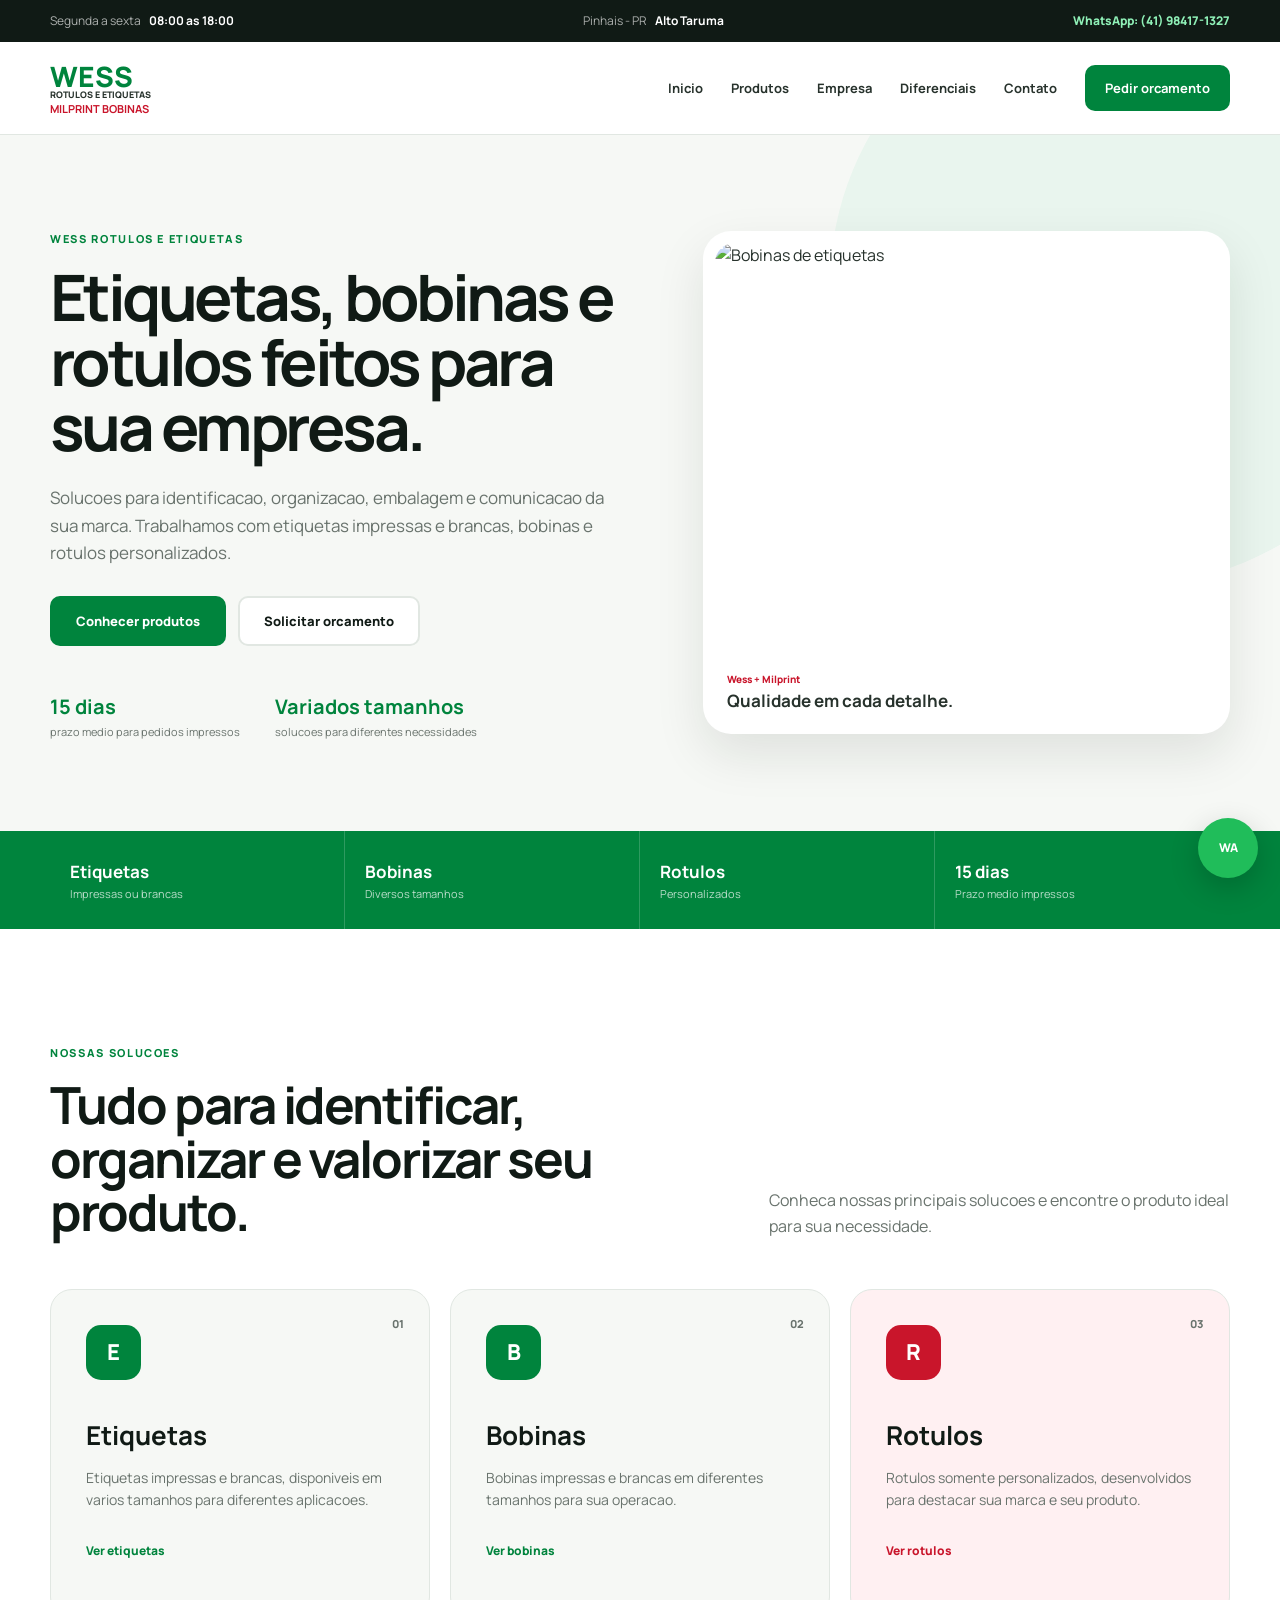
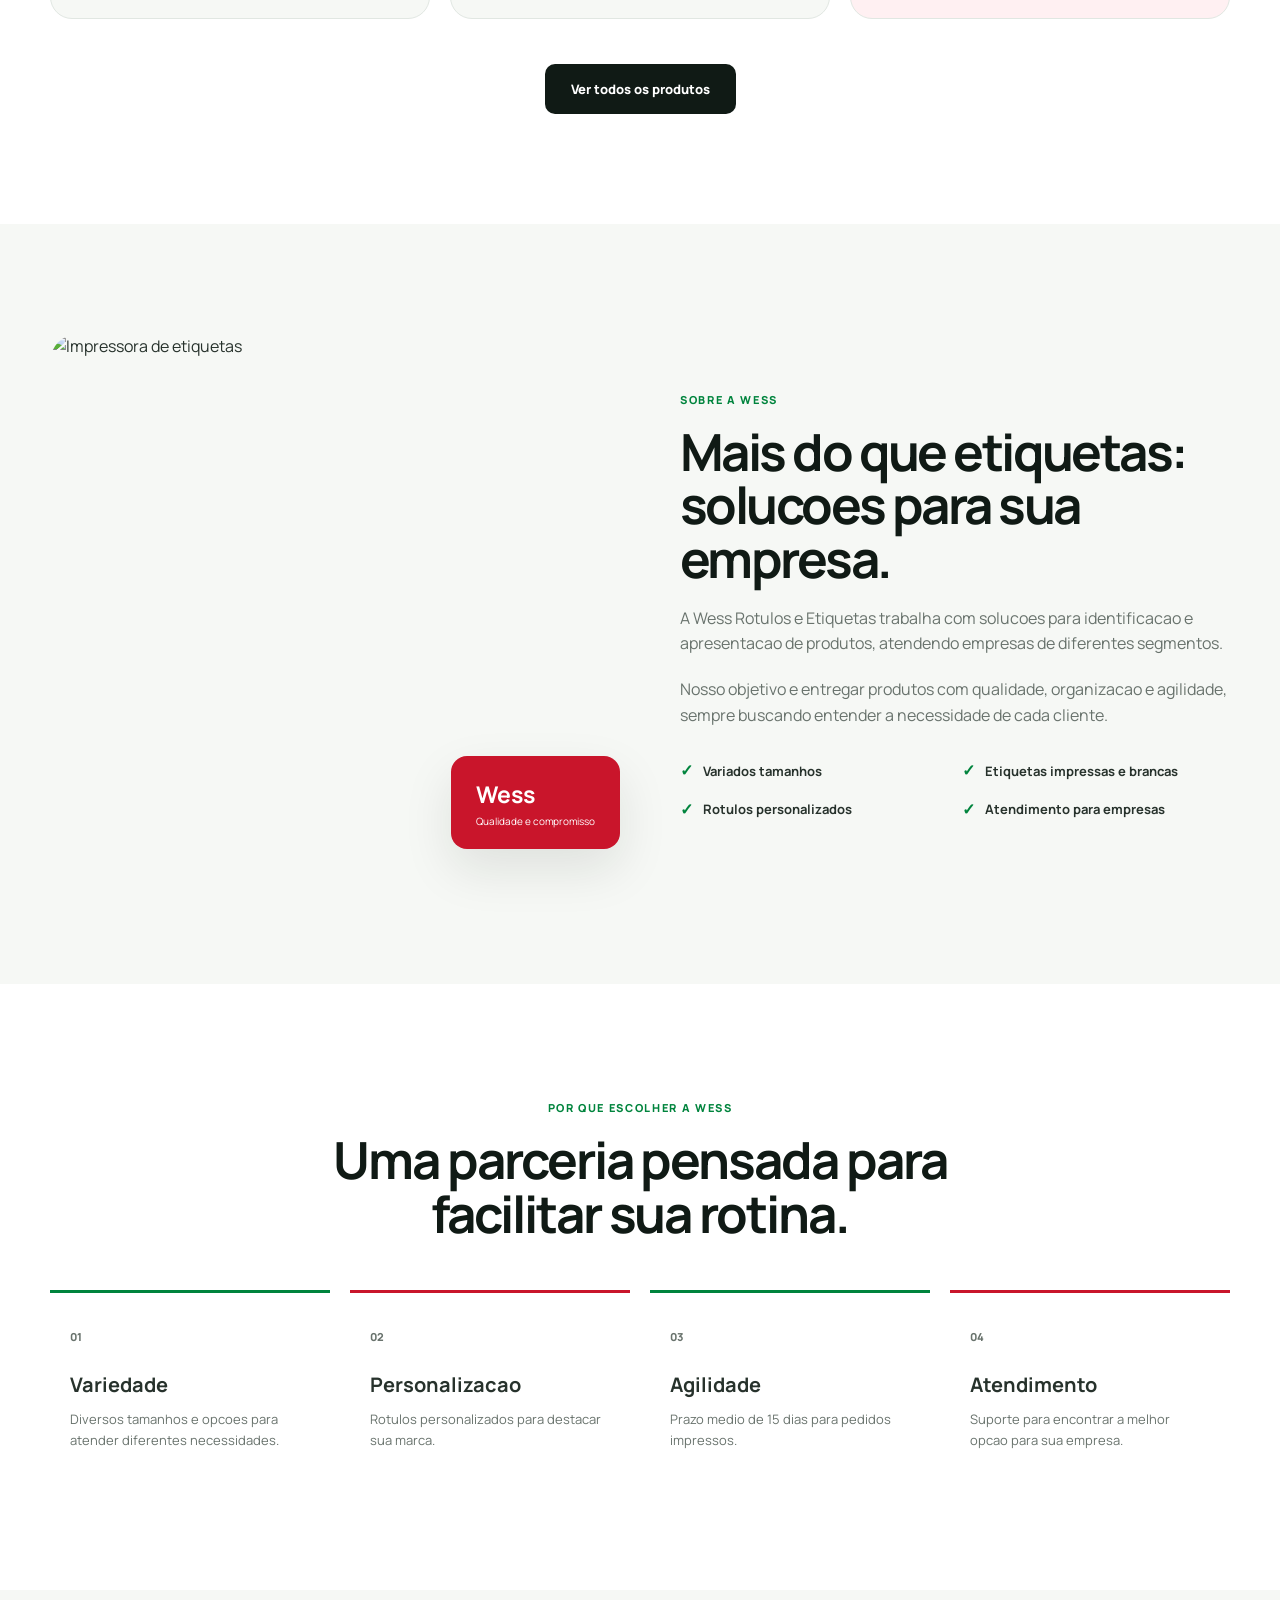
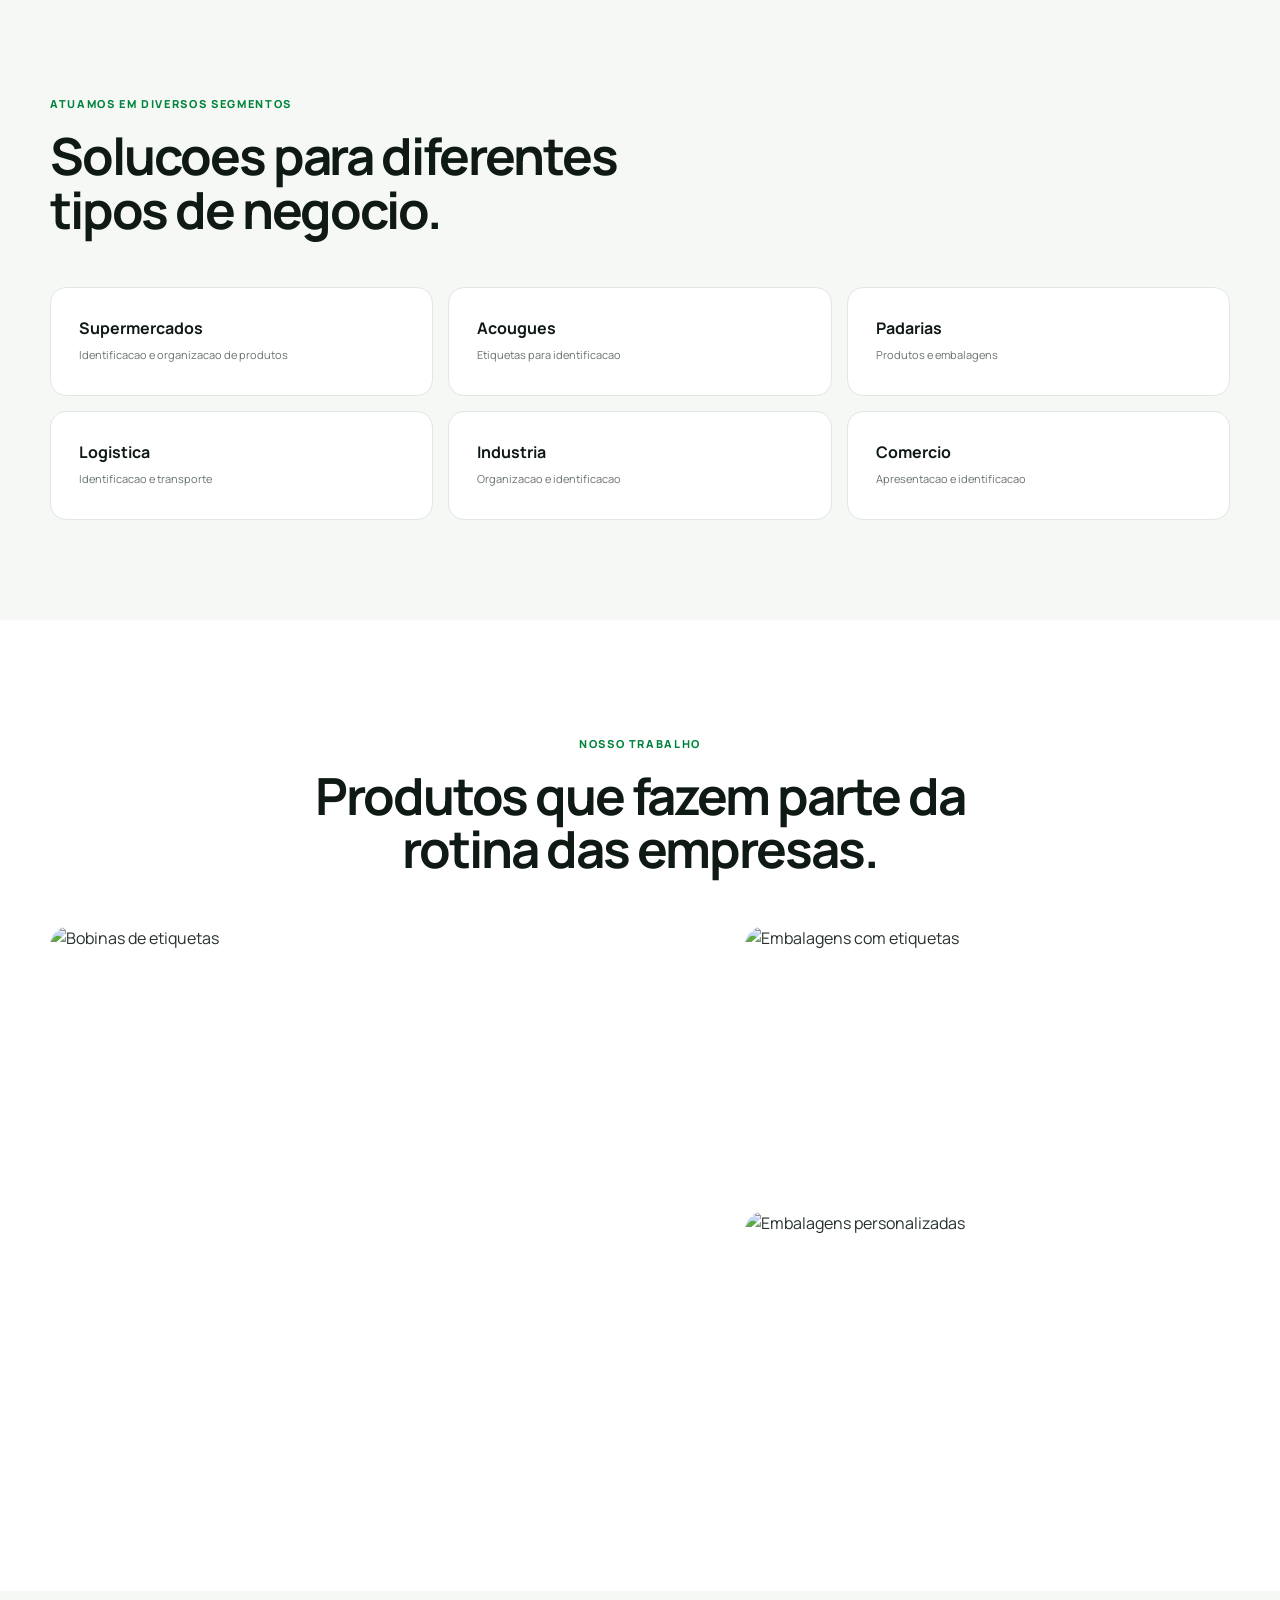
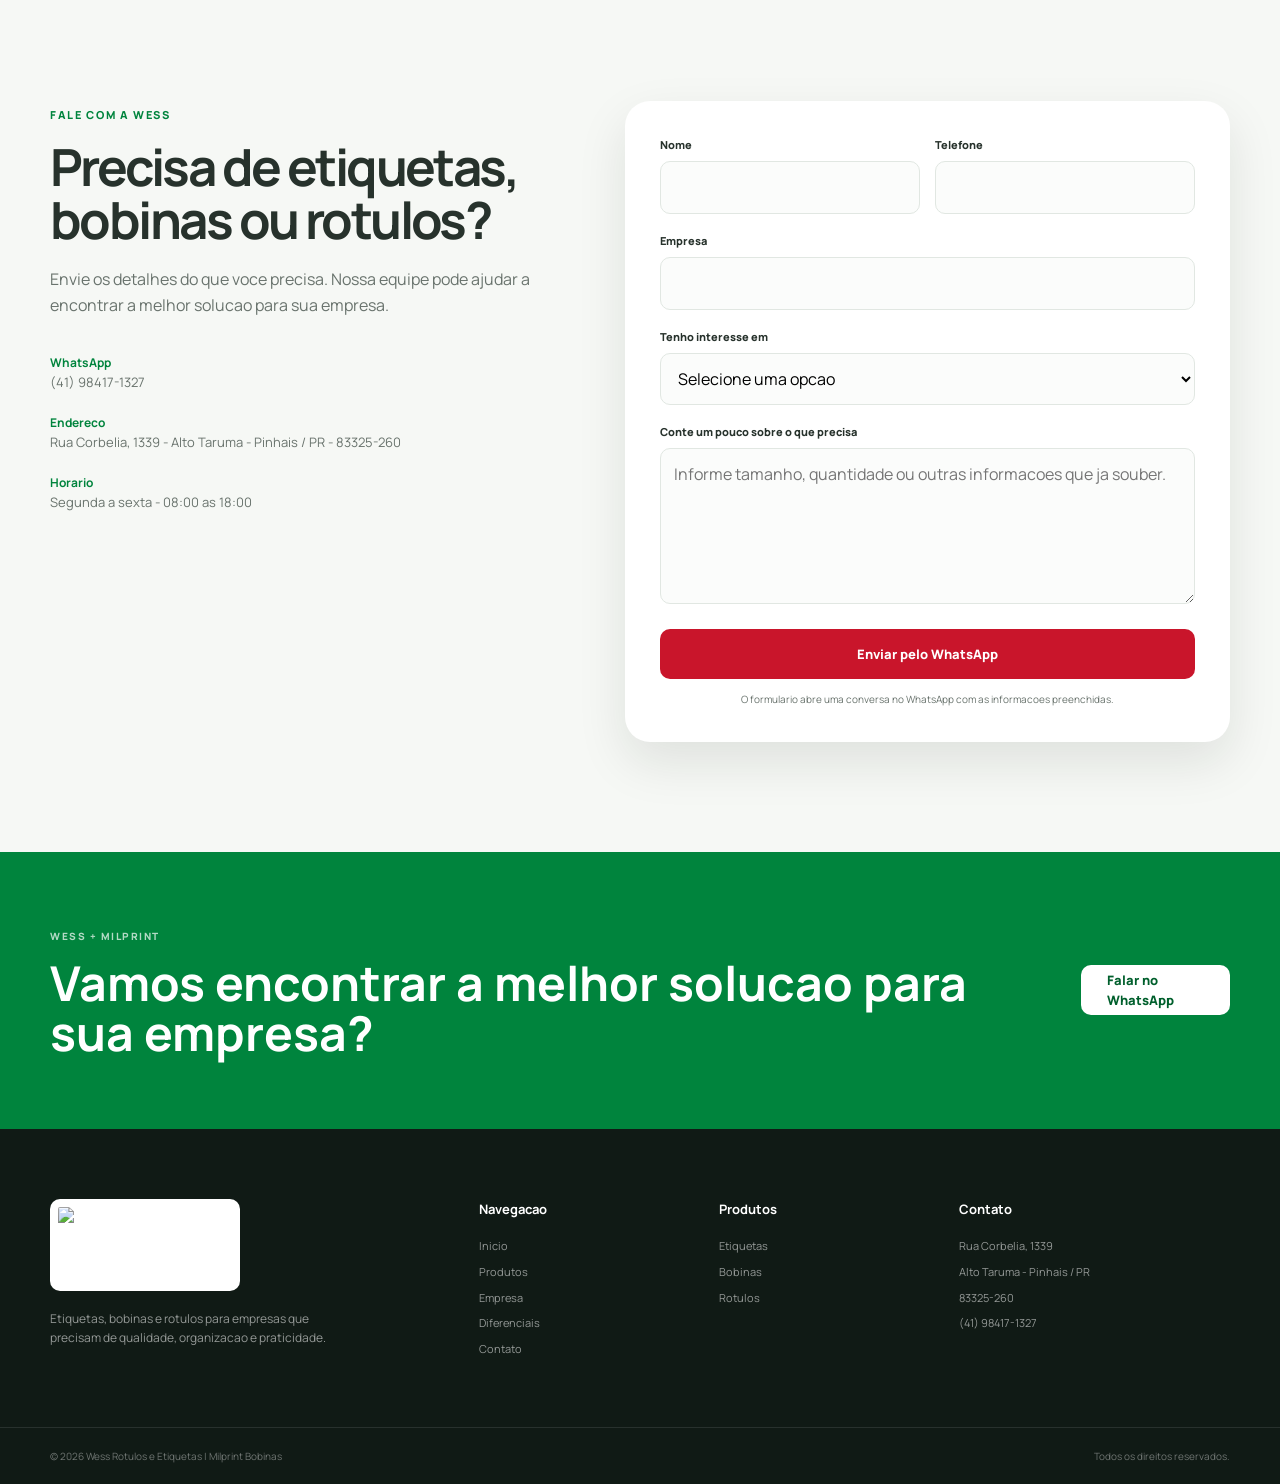
==== commit cf73f99c: "." ====
--- a/index.html
+++ b/index.html
@@ -1,1615 +1,762 @@
 <!DOCTYPE html>
 <html lang="pt-BR">
-
 <head>
-
-<meta charset="UTF-8">
-
-<meta name="viewport" content="width=device-width, initial-scale=1.0">
-
-<meta name="description" content="Wess Rotulos e Etiquetas e Milprint Bobinas - solucoes em rotulos, etiquetas, bobinas e impressao para empresas.">
-
-<title>Wess Rotulos e Etiquetas | Milprint Bobinas</title>
-
-<link rel="stylesheet" href="style.css">
-
+    <meta charset="UTF-8">
+    <meta name="viewport" content="width=device-width, initial-scale=1.0">
+
+    <title>Wess Rotulos e Etiquetas | Milprint Bobinas</title>
+
+    <meta name="description" content="Wess Rotulos e Etiquetas e Milprint Bobinas. Etiquetas impressas e brancas, bobinas e rotulos personalizados. Atendemos empresas de diversos segmentos em Pinhais e regiao.">
+
+    <link rel="stylesheet" href="style.css">
 </head>
 
-
 <body>
 
-
-<header class="header" id="header">
-
-    <div class="container nav-container">
-
-        <a href="#inicio" class="brand">
-
-            <img
-                src="logo-wess-milprint.png"
-                alt="Wess Rotulos e Etiquetas Milprint Bobinas"
-            >
-
+<header class="topbar">
+    <div class="container topbar-content">
+
+        <div>
+            <span>Segunda a sexta</span>
+            <strong>08:00 as 18:00</strong>
+        </div>
+
+        <div>
+            <span>Pinhais - PR</span>
+            <strong>Alto Taruma</strong>
+        </div>
+
+        <a href="https://wa.me/5541984171327" target="_blank" class="top-whatsapp">
+            WhatsApp: (41) 98417-1327
         </a>
 
-
-        <button
-            class="menu-button"
-            id="menuButton"
-            type="button"
-        >
-
-            MENU
-
+    </div>
+</header>
+
+
+<nav class="navbar">
+
+    <div class="container nav-content">
+
+        <a href="index.html" class="logo-link">
+            <img src="logo.png"
+                 alt="Wess Rotulos e Etiquetas Milprint Bobinas"
+                 class="logo"
+                 onerror="this.style.display='none'; document.getElementById('logo-fallback').style.display='flex';">
+
+            <div id="logo-fallback" class="logo-fallback">
+                <strong>WESS</strong>
+                <span>ROTULOS E ETIQUETAS</span>
+                <b>MILPRINT BOBINAS</b>
+            </div>
+        </a>
+
+
+        <button class="menu-button" id="menu-button">
+            <span></span>
+            <span></span>
+            <span></span>
         </button>
 
 
-        <nav id="navigation">
-
-            <a href="#inicio">
-                Inicio
+        <div class="nav-menu" id="nav-menu">
+
+            <a href="index.html">Inicio</a>
+
+            <a href="produtos.html">Produtos</a>
+
+            <a href="#empresa">Empresa</a>
+
+            <a href="#diferenciais">Diferenciais</a>
+
+            <a href="#contato">Contato</a>
+
+            <a href="https://wa.me/5541984171327"
+               target="_blank"
+               class="nav-button">
+                Pedir orcamento
             </a>
 
-            <a href="#produtos">
-                Produtos
-            </a>
-
-            <a href="#rotulos">
-                Rotulos
-            </a>
-
-            <a href="#empresa">
-                A Empresa
-            </a>
-
-            <a href="#diferenciais">
-                Diferenciais
-            </a>
-
-            <a href="#contato">
-                Contato
-            </a>
-
-            <a
-                href="https://wa.me/5541984171327"
-                target="_blank"
-                rel="noopener"
-                class="nav-whatsapp"
-            >
-                WhatsApp
-            </a>
-
-        </nav>
-
-    </div>
-
-</header>
-
+        </div>
+
+    </div>
+
+</nav>
 
 
 <main>
 
 
-<section class="hero" id="inicio">
+<section class="hero">
 
     <div class="hero-background"></div>
 
-    <div class="hero-overlay"></div>
-
-
-    <div class="hero-decoration decoration-red"></div>
-
-    <div class="hero-decoration decoration-green"></div>
-
-
-    <div class="container hero-container">
-
-
-        <div class="hero-content">
-
-
-            <div class="hero-mini">
-
+    <div class="container hero-content">
+
+        <div class="hero-text reveal">
+
+            <div class="eyebrow">
                 WESS ROTULOS E ETIQUETAS
-
-            </div>
-
+            </div>
 
             <h1>
-
-                Sua marca merece
-                <span>ser vista.</span>
-
+                Etiquetas, bobinas e rotulos
+                feitos para sua empresa.
             </h1>
 
-
             <p>
-
-                Etiquetas, rotulos, bobinas e solucoes
-                para identificacao e apresentacao dos
-                seus produtos.
-
+                Solucoes para identificacao, organizacao,
+                embalagem e comunicacao da sua marca.
+                Trabalhamos com etiquetas impressas e brancas,
+                bobinas e rotulos personalizados.
             </p>
 
-
             <div class="hero-buttons">
 
-
-                <a
-                    href="#produtos"
-                    class="button button-red"
-                >
-
+                <a href="produtos.html" class="button button-green">
                     Conhecer produtos
-
                 </a>
 
-
-                <a
-                    href="https://wa.me/5541984171327?text=Ola%20Wess%20Rotulos%20e%20Etiquetas%2C%20gostaria%20de%20solicitar%20um%20orcamento."
-                    target="_blank"
-                    rel="noopener"
-                    class="button button-outline"
-                >
-
+                <a href="#contato" class="button button-outline">
                     Solicitar orcamento
-
                 </a>
 
-
-            </div>
-
-
-            <div class="hero-stats">
-
-
-                <div>
-
-                    <strong>
-                        Rotulos
-                    </strong>
-
-                    <span>
-                        para sua marca
-                    </span>
-
-                </div>
-
-
-                <div>
-
-                    <strong>
-                        Etiquetas
-                    </strong>
-
-                    <span>
-                        para sua operacao
-                    </span>
-
-                </div>
-
-
-                <div>
-
-                    <strong>
-                        Bobinas
-                    </strong>
-
-                    <span>
-                        para seu negocio
-                    </span>
-
-                </div>
-
-
-            </div>
-
-
-        </div>
-
-
-        <div class="hero-logo-card">
-
-            <div class="hero-logo-glow"></div>
-
-            <img
-                src="logo-wess-milprint.png"
-                alt="Wess Rotulos e Etiquetas Milprint Bobinas"
-            >
-
-            <div class="hero-card-text">
-
-                QUALIDADE
-
-                <span>
-                    EM CADA DETALHE
-                </span>
-
-            </div>
-
-        </div>
-
-
-    </div>
-
-</section>
-
-
-
-<section class="trust-bar">
-
-    <div class="container trust-container">
-
-
-        <div class="trust-item">
-
-            <span class="trust-icon">
-                01
-            </span>
-
-            <div>
-
-                <strong>
-                    Atendimento
-                </strong>
-
-                <span>
-                    personalizado
-                </span>
-
-            </div>
-
-        </div>
-
-
-        <div class="trust-item">
-
-            <span class="trust-icon">
-                02
-            </span>
-
-            <div>
-
-                <strong>
-                    Qualidade
-                </strong>
-
-                <span>
-                    em nossos produtos
-                </span>
-
-            </div>
-
-        </div>
-
-
-        <div class="trust-item">
-
-            <span class="trust-icon">
-                03
-            </span>
-
-            <div>
-
-                <strong>
-                    Agilidade
-                </strong>
-
-                <span>
-                    no atendimento
-                </span>
-
-            </div>
-
-        </div>
-
-
-        <div class="trust-item">
-
-            <span class="trust-icon">
-                04
-            </span>
-
-            <div>
-
-                <strong>
-                    Solucoes
-                </strong>
-
-                <span>
-                    para sua empresa
-                </span>
-
-            </div>
-
-        </div>
-
-
-    </div>
-
-</section>
-
-
-
-<section
-    class="section products-section"
-    id="produtos"
->
-
-
-    <div class="container">
-
-
-        <div class="section-heading">
-
-
-            <div>
-
-                <span class="eyebrow">
-                    NOSSOS PRODUTOS
-                </span>
-
-
-                <h2>
-
-                    Tudo para identificar,
-                    organizar e destacar
-                    sua empresa.
-
-                </h2>
-
-            </div>
-
-
-            <p>
-
-                Trabalhamos com diferentes solucoes
-                para atender empresas de diversos
-                segmentos.
-
-            </p>
-
-
-        </div>
-
-
-
-        <div class="products-grid">
-
-
-            <article class="product-card large-card">
-
-
-                <div class="product-photo">
-
-                    <img
-                        src="https://images.pexels.com/photos/5716062/pexels-photo-5716062.jpeg?auto=compress&cs=tinysrgb&w=1200"
-                        alt="Bobinas de etiquetas"
-                        loading="lazy"
-                    >
-
-
-                    <div class="photo-badge">
-                        01
-                    </div>
-
-
-                    <div class="photo-gradient"></div>
-
-
-                    <div class="photo-caption">
-
-                        <span>
-                            IMPRESSAO
-                        </span>
-
-                        <strong>
-                            Etiquetas e Bobinas
-                        </strong>
-
-                    </div>
-
-                </div>
-
-
-                <div class="product-info">
-
-                    <span>
-                        ETIQUETAS
-                    </span>
-
-                    <h3>
-                        Etiquetas para sua operacao
-                    </h3>
-
-                    <p>
-
-                        Solucoes para identificacao,
-                        organizacao, precificacao,
-                        controle e comunicacao
-                        dos seus produtos.
-
-                    </p>
-
-
-                    <a href="#contato">
-                        Quero saber mais
-                        <b>
-                            +
-                        </b>
-                    </a>
-
-                </div>
-
-
-            </article>
-
-
-
-            <article class="product-card">
-
-
-                <div class="product-photo">
-
-                    <img
-                        src="https://images.pexels.com/photos/9594420/pexels-photo-9594420.jpeg?auto=compress&cs=tinysrgb&w=1200"
-                        alt="Embalagens com etiquetas"
-                        loading="lazy"
-                    >
-
-
-                    <div class="photo-badge">
-                        02
-                    </div>
-
-
-                    <div class="photo-gradient"></div>
-
-
-                    <div class="photo-caption">
-
-                        <span>
-                            IDENTIFICACAO
-                        </span>
-
-                        <strong>
-                            Rotulos
-                        </strong>
-
-                    </div>
-
-                </div>
-
-
-                <div class="product-info">
-
-                    <span>
-                        ROTULOS
-                    </span>
-
-                    <h3>
-                        Sua marca no produto
-                    </h3>
-
-                    <p>
-
-                        Rotulos que ajudam seu produto
-                        a transmitir qualidade,
-                        profissionalismo e identidade.
-
-                    </p>
-
-
-                    <a href="#rotulos">
-                        Conhecer rotulos
-                        <b>
-                            +
-                        </b>
-                    </a>
-
-                </div>
-
-
-            </article>
-
-
-
-            <article class="product-card">
-
-
-                <div class="product-photo">
-
-                    <img
-                        src="https://images.pexels.com/photos/4820654/pexels-photo-4820654.jpeg?auto=compress&cs=tinysrgb&w=1200"
-                        alt="Produtos com rotulos e embalagens"
-                        loading="lazy"
-                    >
-
-
-                    <div class="photo-badge">
-                        03
-                    </div>
-
-
-                    <div class="photo-gradient"></div>
-
-
-                    <div class="photo-caption">
-
-                        <span>
-                            APRESENTACAO
-                        </span>
-
-                        <strong>
-                            Embalagens
-                        </strong>
-
-                    </div>
-
-                </div>
-
-
-                <div class="product-info">
-
-                    <span>
-                        MARCA
-                    </span>
-
-                    <h3>
-                        Destaque seu produto
-                    </h3>
-
-                    <p>
-
-                        Uma boa apresentacao faz
-                        parte da experiencia que
-                        sua marca oferece ao cliente.
-
-                    </p>
-
-
-                    <a href="#contato">
-                        Solicitar informacoes
-                        <b>
-                            +
-                        </b>
-                    </a>
-
-                </div>
-
-
-            </article>
-
-
-
-            <article class="product-card">
-
-
-                <div class="product-photo">
-
-                    <img
-                        src="https://images.pexels.com/photos/11696014/pexels-photo-11696014.jpeg?auto=compress&cs=tinysrgb&w=1200"
-                        alt="Impressora de etiquetas"
-                        loading="lazy"
-                    >
-
-
-                    <div class="photo-badge">
-                        04
-                    </div>
-
-
-                    <div class="photo-gradient"></div>
-
-
-                    <div class="photo-caption">
-
-                        <span>
-                            TECNOLOGIA
-                        </span>
-
-                        <strong>
-                            Impressao
-                        </strong>
-
-                    </div>
-
-                </div>
-
-
-                <div class="product-info">
-
-                    <span>
-                        SUPRIMENTOS
-                    </span>
-
-                    <h3>
-                        Solucoes para impressao
-                    </h3>
-
-                    <p>
-
-                        Produtos e suprimentos para
-                        facilitar sua rotina de impressao
-                        e identificacao.
-
-                    </p>
-
-
-                    <a href="#contato">
-                        Falar com a equipe
-                        <b>
-                            +
-                        </b>
-                    </a>
-
-                </div>
-
-
-            </article>
-
-
-        </div>
-
-    </div>
-
-</section>
-
-
-
-<section
-    class="rotulos-section"
-    id="rotulos"
->
-
-
-    <div class="container rotulos-grid">
-
-
-        <div class="rotulos-gallery">
-
-
-            <div class="gallery-main">
-
-                <img
-                    src="https://images.pexels.com/photos/9594420/pexels-photo-9594420.jpeg?auto=compress&cs=tinysrgb&w=1400"
-                    alt="Produtos com rotulos"
-                    loading="lazy"
-                >
-
-                <div class="gallery-label">
-
-                    <strong>
-                        ROTULOS
-                    </strong>
-
-                    <span>
-                        Sua marca em destaque
-                    </span>
-
-                </div>
-
-            </div>
-
-
-            <div class="gallery-small">
-
-                <img
-                    src="https://images.pexels.com/photos/4820654/pexels-photo-4820654.jpeg?auto=compress&cs=tinysrgb&w=1000"
-                    alt="Embalagens rotuladas"
-                    loading="lazy"
-                >
-
-            </div>
-
-
-        </div>
-
-
-
-        <div class="rotulos-content">
-
-
-            <span class="eyebrow light">
-                ROTULOS PERSONALIZADOS
-            </span>
-
-
-            <h2>
-
-                O rotulo e a
-                identidade do
-                seu produto.
-
-            </h2>
-
-
-            <p>
-
-                O rotulo nao serve apenas para informar.
-                Ele tambem ajuda a apresentar sua marca,
-                transmitir confianca e tornar seu produto
-                mais reconhecivel.
-
-            </p>
-
-
-            <p>
-
-                Criamos solucoes para diferentes
-                necessidades, sempre pensando na
-                apresentacao, identificacao e
-                profissionalismo da sua empresa.
-
-            </p>
-
-
-            <div class="rotulos-list">
-
-
-                <div>
-
-                    <span>
-                        01
-                    </span>
-
-                    <p>
-                        Identificacao do produto
-                    </p>
-
-                </div>
-
-
-                <div>
-
-                    <span>
-                        02
-                    </span>
-
-                    <p>
-                        Comunicacao da sua marca
-                    </p>
-
-                </div>
-
-
-                <div>
-
-                    <span>
-                        03
-                    </span>
-
-                    <p>
-                        Apresentacao profissional
-                    </p>
-
-                </div>
-
-
-                <div>
-
-                    <span>
-                        04
-                    </span>
-
-                    <p>
-                        Organizacao e informacao
-                    </p>
-
-                </div>
-
-
-            </div>
-
-
-            <a
-                href="https://wa.me/5541984171327?text=Ola%20Wess%20Etiquetas%2C%20tenho%20interesse%20em%20rotulos%20personalizados."
-                target="_blank"
-                rel="noopener"
-                class="button button-red"
-            >
-
-                Quero meu orcamento
-
-            </a>
-
-
-        </div>
-
-
-    </div>
-
-</section>
-
-
-
-<section
-    class="section about-section"
-    id="empresa"
->
-
-
-    <div class="container about-grid">
-
-
-        <div class="about-content">
-
-
-            <span class="eyebrow">
-                WESS + MILPRINT
-            </span>
-
-
-            <h2>
-
-                Experiencia,
-                qualidade e
-                compromisso.
-
-            </h2>
-
-
-            <p>
-
-                A Wess Rotulos e Etiquetas | Milprint
-                Bobinas trabalha para oferecer
-                solucoes que ajudam empresas a
-                identificar, organizar e apresentar
-                seus produtos.
-
-            </p>
-
-
-            <p>
-
-                Nosso objetivo e tornar o atendimento
-                mais simples e encontrar a solucao
-                adequada para cada necessidade.
-
-            </p>
-
-
-            <div class="about-points">
-
-
-                <div>
-
-                    <span>
-                        ✓
-                    </span>
-
-                    <p>
-                        Atendimento proximo
-                    </p>
-
-                </div>
-
-
-                <div>
-
-                    <span>
-                        ✓
-                    </span>
-
-                    <p>
-                        Solucoes personalizadas
-                    </p>
-
-                </div>
-
-
-                <div>
-
-                    <span>
-                        ✓
-                    </span>
-
-                    <p>
-                        Compromisso com qualidade
-                    </p>
-
-                </div>
-
-
-                <div>
-
-                    <span>
-                        ✓
-                    </span>
-
-                    <p>
-                        Agilidade no atendimento
-                    </p>
-
-                </div>
-
-
-            </div>
-
-
-        </div>
-
-
-
-        <div class="about-image">
-
-
-            <div class="about-image-main">
+            </div>
+
+            <div class="hero-info">
+
+                <div>
+                    <strong>15 dias</strong>
+                    <span>prazo medio para pedidos impressos</span>
+                </div>
+
+                <div>
+                    <strong>Variados tamanhos</strong>
+                    <span>solucoes para diferentes necessidades</span>
+                </div>
+
+            </div>
+
+        </div>
+
+
+        <div class="hero-card reveal">
+
+            <div class="hero-card-image">
 
                 <img
                     src="https://images.pexels.com/photos/5716062/pexels-photo-5716062.jpeg?auto=compress&cs=tinysrgb&w=1400"
-                    alt="Bobinas e etiquetas"
-                    loading="lazy"
-                >
-
-            </div>
-
-
-            <div class="about-logo">
-
+                    alt="Bobinas de etiquetas">
+
+            </div>
+
+            <div class="hero-card-bottom">
+
+                <span>Wess + Milprint</span>
+
+                <strong>
+                    Qualidade em cada detalhe.
+                </strong>
+
+            </div>
+
+        </div>
+
+    </div>
+
+</section>
+
+
+<section class="trust-section">
+
+    <div class="container trust-grid">
+
+        <div class="trust-item reveal">
+            <strong>Etiquetas</strong>
+            <span>Impressas ou brancas</span>
+        </div>
+
+        <div class="trust-item reveal">
+            <strong>Bobinas</strong>
+            <span>Diversos tamanhos</span>
+        </div>
+
+        <div class="trust-item reveal">
+            <strong>Rotulos</strong>
+            <span>Personalizados</span>
+        </div>
+
+        <div class="trust-item reveal">
+            <strong>15 dias</strong>
+            <span>Prazo medio impressos</span>
+        </div>
+
+    </div>
+
+</section>
+
+
+<section class="section products-preview" id="produtos">
+
+    <div class="container">
+
+        <div class="section-heading reveal">
+
+            <div>
+                <span class="section-tag">NOSSAS SOLUCOES</span>
+
+                <h2>
+                    Tudo para identificar,
+                    organizar e valorizar seu produto.
+                </h2>
+            </div>
+
+            <p>
+                Conheca nossas principais solucoes e encontre
+                o produto ideal para sua necessidade.
+            </p>
+
+        </div>
+
+
+        <div class="product-grid">
+
+
+            <a href="produtos.html#etiquetas" class="product-card reveal">
+
+                <div class="product-number">01</div>
+
+                <div class="product-icon">
+                    E
+                </div>
+
+                <h3>Etiquetas</h3>
+
+                <p>
+                    Etiquetas impressas e brancas,
+                    disponiveis em varios tamanhos
+                    para diferentes aplicacoes.
+                </p>
+
+                <span class="product-link">
+                    Ver etiquetas
+                </span>
+
+            </a>
+
+
+            <a href="produtos.html#bobinas" class="product-card reveal">
+
+                <div class="product-number">02</div>
+
+                <div class="product-icon">
+                    B
+                </div>
+
+                <h3>Bobinas</h3>
+
+                <p>
+                    Bobinas impressas e brancas
+                    em diferentes tamanhos para
+                    sua operacao.
+                </p>
+
+                <span class="product-link">
+                    Ver bobinas
+                </span>
+
+            </a>
+
+
+            <a href="produtos.html#rotulos" class="product-card product-card-red reveal">
+
+                <div class="product-number">03</div>
+
+                <div class="product-icon">
+                    R
+                </div>
+
+                <h3>Rotulos</h3>
+
+                <p>
+                    Rotulos somente personalizados,
+                    desenvolvidos para destacar
+                    sua marca e seu produto.
+                </p>
+
+                <span class="product-link">
+                    Ver rotulos
+                </span>
+
+            </a>
+
+        </div>
+
+
+        <div class="center-button reveal">
+
+            <a href="produtos.html" class="button button-dark">
+                Ver todos os produtos
+            </a>
+
+        </div>
+
+    </div>
+
+</section>
+
+
+<section class="about-highlight" id="empresa">
+
+    <div class="container about-grid">
+
+        <div class="about-image reveal">
+
+            <img
+                src="https://images.pexels.com/photos/11696014/pexels-photo-11696014.jpeg?auto=compress&cs=tinysrgb&w=1600"
+                alt="Impressora de etiquetas">
+
+            <div class="image-badge">
+                <strong>Wess</strong>
+                <span>Qualidade e compromisso</span>
+            </div>
+
+        </div>
+
+
+        <div class="about-text reveal">
+
+            <span class="section-tag">SOBRE A WESS</span>
+
+            <h2>
+                Mais do que etiquetas:
+                solucoes para sua empresa.
+            </h2>
+
+            <p>
+                A Wess Rotulos e Etiquetas trabalha com
+                solucoes para identificacao e apresentacao
+                de produtos, atendendo empresas de diferentes
+                segmentos.
+            </p>
+
+            <p>
+                Nosso objetivo e entregar produtos com
+                qualidade, organizacao e agilidade, sempre
+                buscando entender a necessidade de cada cliente.
+            </p>
+
+
+            <div class="check-list">
+
+                <div>
+                    <span>✓</span>
+                    <p>Variados tamanhos</p>
+                </div>
+
+                <div>
+                    <span>✓</span>
+                    <p>Etiquetas impressas e brancas</p>
+                </div>
+
+                <div>
+                    <span>✓</span>
+                    <p>Rotulos personalizados</p>
+                </div>
+
+                <div>
+                    <span>✓</span>
+                    <p>Atendimento para empresas</p>
+                </div>
+
+            </div>
+
+        </div>
+
+    </div>
+
+</section>
+
+
+<section class="section" id="diferenciais">
+
+    <div class="container">
+
+        <div class="section-heading centered reveal">
+
+            <span class="section-tag">POR QUE ESCOLHER A WESS</span>
+
+            <h2>
+                Uma parceria pensada para facilitar sua rotina.
+            </h2>
+
+        </div>
+
+
+        <div class="benefit-grid">
+
+            <div class="benefit-card reveal">
+                <span class="benefit-icon">01</span>
+                <h3>Variedade</h3>
+                <p>
+                    Diversos tamanhos e opcoes para
+                    atender diferentes necessidades.
+                </p>
+            </div>
+
+            <div class="benefit-card reveal">
+                <span class="benefit-icon">02</span>
+                <h3>Personalizacao</h3>
+                <p>
+                    Rotulos personalizados para
+                    destacar sua marca.
+                </p>
+            </div>
+
+            <div class="benefit-card reveal">
+                <span class="benefit-icon">03</span>
+                <h3>Agilidade</h3>
+                <p>
+                    Prazo medio de 15 dias para
+                    pedidos impressos.
+                </p>
+            </div>
+
+            <div class="benefit-card reveal">
+                <span class="benefit-icon">04</span>
+                <h3>Atendimento</h3>
+                <p>
+                    Suporte para encontrar a melhor
+                    opcao para sua empresa.
+                </p>
+            </div>
+
+        </div>
+
+    </div>
+
+</section>
+
+
+<section class="segments-section">
+
+    <div class="container">
+
+        <div class="section-heading reveal">
+
+            <div>
+                <span class="section-tag">ATUAMOS EM DIVERSOS SEGMENTOS</span>
+
+                <h2>
+                    Solucoes para diferentes tipos de negocio.
+                </h2>
+            </div>
+
+        </div>
+
+
+        <div class="segment-grid">
+
+            <div class="segment-card reveal">
+                <strong>Supermercados</strong>
+                <span>Identificacao e organizacao de produtos</span>
+            </div>
+
+            <div class="segment-card reveal">
+                <strong>Acougues</strong>
+                <span>Etiquetas para identificacao</span>
+            </div>
+
+            <div class="segment-card reveal">
+                <strong>Padarias</strong>
+                <span>Produtos e embalagens</span>
+            </div>
+
+            <div class="segment-card reveal">
+                <strong>Logistica</strong>
+                <span>Identificacao e transporte</span>
+            </div>
+
+            <div class="segment-card reveal">
+                <strong>Industria</strong>
+                <span>Organizacao e identificacao</span>
+            </div>
+
+            <div class="segment-card reveal">
+                <strong>Comercio</strong>
+                <span>Apresentacao e identificacao</span>
+            </div>
+
+        </div>
+
+    </div>
+
+</section>
+
+
+<section class="gallery-section">
+
+    <div class="container">
+
+        <div class="section-heading centered reveal">
+
+            <span class="section-tag">NOSSO TRABALHO</span>
+
+            <h2>
+                Produtos que fazem parte da rotina das empresas.
+            </h2>
+
+        </div>
+
+
+        <div class="gallery-grid">
+
+            <div class="gallery-item gallery-large reveal">
                 <img
-                    src="logo-wess-milprint.png"
-                    alt="Wess Milprint"
-                >
-
-            </div>
-
-
-            <div class="about-red-detail"></div>
-
-
-        </div>
-
-
-    </div>
-
-</section>
-
-
-
-<section class="numbers-section">
-
-
-    <div class="container numbers-grid">
-
-
-        <div>
-
-            <strong>
-                01
-            </strong>
-
-            <span>
-                Atendimento personalizado
-            </span>
-
-        </div>
-
-
-        <div>
-
-            <strong>
-                02
-            </strong>
-
-            <span>
-                Etiquetas e rotulos
-            </span>
-
-        </div>
-
-
-        <div>
-
-            <strong>
-                03
-            </strong>
-
-            <span>
-                Bobinas e suprimentos
-            </span>
-
-        </div>
-
-
-        <div>
-
-            <strong>
-                04
-            </strong>
-
-            <span>
-                Solucoes para empresas
-            </span>
-
-        </div>
-
-
-    </div>
-
-</section>
-
-
-
-<section
-    class="section different-section"
-    id="diferenciais"
->
-
-
-    <div class="container">
-
-
-        <div class="section-heading center">
-
-
-            <div>
-
-                <span class="eyebrow">
-                    POR QUE ESCOLHER A WESS
-                </span>
-
-
-                <h2>
-
-                    Mais do que produtos.
-                    Entregamos solucoes.
-
-                </h2>
-
-            </div>
-
+                    src="https://images.pexels.com/photos/5716062/pexels-photo-5716062.jpeg?auto=compress&cs=tinysrgb&w=1600"
+                    alt="Bobinas de etiquetas">
+            </div>
+
+            <div class="gallery-item reveal">
+                <img
+                    src="https://images.pexels.com/photos/9594420/pexels-photo-9594420.jpeg?auto=compress&cs=tinysrgb&w=1200"
+                    alt="Embalagens com etiquetas">
+            </div>
+
+            <div class="gallery-item reveal">
+                <img
+                    src="https://images.pexels.com/photos/4820654/pexels-photo-4820654.jpeg?auto=compress&cs=tinysrgb&w=1200"
+                    alt="Embalagens personalizadas">
+            </div>
+
+        </div>
+
+    </div>
+
+</section>
+
+
+<section class="quote-section" id="contato">
+
+    <div class="container quote-grid">
+
+        <div class="quote-text reveal">
+
+            <span class="section-tag">FALE COM A WESS</span>
+
+            <h2>
+                Precisa de etiquetas,
+                bobinas ou rotulos?
+            </h2>
 
             <p>
-
-                Cada empresa tem uma necessidade.
-                Por isso, nosso atendimento busca
-                entender o que voce realmente precisa.
-
+                Envie os detalhes do que voce precisa.
+                Nossa equipe pode ajudar a encontrar
+                a melhor solucao para sua empresa.
             </p>
 
 
-        </div>
-
-
-
-        <div class="differentials-grid">
-
-
-            <div class="differential-card">
-
-                <div class="differential-number">
-                    01
-                </div>
-
-                <h3>
-                    Atendimento humano
-                </h3>
-
-                <p>
-
-                    Nossa equipe esta pronta para
-                    entender sua necessidade e ajudar
-                    voce a encontrar a melhor opcao.
-
-                </p>
-
-            </div>
-
-
-
-            <div class="differential-card green-card">
-
-                <div class="differential-number">
-                    02
-                </div>
-
-                <h3>
-                    Qualidade
-                </h3>
-
-                <p>
-
-                    Cuidamos dos detalhes para que
-                    seus produtos transmitam uma
-                    imagem profissional.
-
-                </p>
-
-            </div>
-
-
-
-            <div class="differential-card">
-
-                <div class="differential-number">
-                    03
-                </div>
-
-                <h3>
-                    Praticidade
-                </h3>
-
-                <p>
-
-                    Facilitamos o processo de
-                    atendimento para sua empresa
-                    ganhar tempo.
-
-                </p>
-
-            </div>
-
-
-
-            <div class="differential-card green-card">
-
-                <div class="differential-number">
-                    04
-                </div>
-
-                <h3>
-                    Compromisso
-                </h3>
-
-                <p>
-
-                    Nosso trabalho e construir uma
-                    relacao de confianca com cada
-                    cliente.
-
-                </p>
-
-            </div>
-
-
-        </div>
-
-    </div>
-
-</section>
-
-
-
-<section class="cta-section">
-
-
-    <div class="cta-pattern"></div>
-
-
-    <div class="container cta-container">
-
-
-        <div>
-
-
-            <span>
-                PRECISA DE ETIQUETAS, ROTULOS OU BOBINAS?
-            </span>
-
-
-            <h2>
-
-                Fale com a Wess
-                e solicite seu orcamento.
-
-            </h2>
-
-
-            <p>
-
-                Nossa equipe esta pronta para
-                atender sua empresa.
-
-            </p>
-
-
-        </div>
-
-
-        <a
-            href="https://wa.me/5541984171327?text=Ola%20Wess%20Rotulos%20e%20Etiquetas%2C%20vim%20pelo%20site%20e%20gostaria%20de%20um%20orcamento."
-            target="_blank"
-            rel="noopener"
-            class="button button-white"
-        >
-
-            Falar pelo WhatsApp
-
-        </a>
-
-
-    </div>
-
-</section>
-
-
-
-<section
-    class="section contact-section"
-    id="contato"
->
-
-
-    <div class="container">
-
-
-        <div class="section-heading contact-heading">
-
-
-            <div>
-
-                <span class="eyebrow">
-                    ENTRE EM CONTATO
-                </span>
-
-
-                <h2>
-                    Vamos conversar?
-                </h2>
-
-            </div>
-
-
-            <p>
-
-                Envie seus dados e conte o que
-                sua empresa precisa. O formulario
-                abrira uma conversa no WhatsApp.
-
-            </p>
-
-
-        </div>
-
-
-
-        <div class="contact-grid">
-
-
-            <div class="contact-card">
-
-
-                <div class="contact-logo">
-
-                    <img
-                        src="logo-wess-milprint.png"
-                        alt="Wess Milprint"
-                    >
-
-                </div>
-
-
-                <h3>
-                    Fale com nossa equipe
-                </h3>
-
-
-                <p>
-
-                    Tire suas duvidas, consulte
-                    produtos ou solicite um
-                    orcamento.
-
-                </p>
-
-
-                <div class="contact-data">
-
-
-                    <div>
-
-                        <small>
-                            WHATSAPP
-                        </small>
-
-                        <strong>
-                            (41) 98417-1327
-                        </strong>
-
+            <div class="contact-list">
+
+                <div>
+                    <strong>WhatsApp</strong>
+                    <span>(41) 98417-1327</span>
+                </div>
+
+                <div>
+                    <strong>Endereco</strong>
+                    <span>
+                        Rua Corbelia, 1339 - Alto Taruma
+                        - Pinhais / PR - 83325-260
+                    </span>
+                </div>
+
+                <div>
+                    <strong>Horario</strong>
+                    <span>Segunda a sexta - 08:00 as 18:00</span>
+                </div>
+
+            </div>
+
+        </div>
+
+
+        <div class="quote-form-box reveal">
+
+            <form id="quote-form">
+
+                <div class="form-row">
+
+                    <div class="form-group">
+                        <label for="name">Nome</label>
+                        <input id="name" type="text" required>
                     </div>
 
-
-                    <div>
-
-                        <small>
-                            ENDERECO
-                        </small>
-
-                        <strong>
-
-                            RUA CORBELIA, 1339<br>
-                            ALTO TARUMA - PINHAIS / PR<br>
-                            83325-260
-
-                        </strong>
-
+                    <div class="form-group">
+                        <label for="phone">Telefone</label>
+                        <input id="phone" type="tel" required>
                     </div>
 
-
-                    <div>
-
-                        <small>
-                            ATENDIMENTO
-                        </small>
-
-                        <strong>
-                            Segunda a sexta
-                        </strong>
-
-                    </div>
-
-
-                </div>
-
-
-                <a
-                    href="https://wa.me/5541984171327"
-                    target="_blank"
-                    rel="noopener"
-                    class="button button-green"
-                >
-
-                    Abrir WhatsApp
-
-                </a>
-
-
-            </div>
-
-
-
-            <form
-                class="quote-form"
-                id="quoteForm"
-            >
-
-
-                <div class="form-title">
-
-                    <h3>
-                        Solicite um orcamento
-                    </h3>
-
-                    <p>
-                        Preencha os campos abaixo.
-                    </p>
-
-                </div>
-
-
-                <div class="form-row">
-
-
-                    <label>
-
-                        Nome
-
-                        <input
-                            type="text"
-                            id="name"
-                            placeholder="Seu nome"
-                            required
-                        >
-
-                    </label>
-
-
-                    <label>
-
-                        Empresa
-
-                        <input
-                            type="text"
-                            id="company"
-                            placeholder="Nome da empresa"
-                        >
-
-                    </label>
-
-
-                </div>
-
-
-                <div class="form-row">
-
-
-                    <label>
-
-                        Telefone
-
-                        <input
-                            type="text"
-                            id="phone"
-                            placeholder="Seu telefone"
-                        >
-
-                    </label>
-
-
-                    <label>
-
-                        Interesse
-
-                        <select id="product">
-
-                            <option value="Etiquetas">
-                                Etiquetas
-                            </option>
-
-                            <option value="Rotulos">
-                                Rotulos
-                            </option>
-
-                            <option value="Bobinas">
-                                Bobinas
-                            </option>
-
-                            <option value="Suprimentos">
-                                Suprimentos
-                            </option>
-
-                            <option value="Comunicacao visual">
-                                Comunicacao visual
-                            </option>
-
-                            <option value="Outro">
-                                Outro
-                            </option>
-
-                        </select>
-
-                    </label>
-
-
-                </div>
-
-
-                <label>
-
-                    Mensagem
+                </div>
+
+
+                <div class="form-group">
+
+                    <label for="company">Empresa</label>
+
+                    <input id="company" type="text">
+
+                </div>
+
+
+                <div class="form-group">
+
+                    <label for="interest">Tenho interesse em</label>
+
+                    <select id="interest" required>
+
+                        <option value="">
+                            Selecione uma opcao
+                        </option>
+
+                        <option value="Etiquetas impressas">
+                            Etiquetas impressas
+                        </option>
+
+                        <option value="Etiquetas brancas">
+                            Etiquetas brancas
+                        </option>
+
+                        <option value="Bobinas impressas">
+                            Bobinas impressas
+                        </option>
+
+                        <option value="Bobinas brancas">
+                            Bobinas brancas
+                        </option>
+
+                        <option value="Rotulos personalizados">
+                            Rotulos personalizados
+                        </option>
+
+                    </select>
+
+                </div>
+
+
+                <div class="form-group">
+
+                    <label for="message">Conte um pouco sobre o que precisa</label>
 
                     <textarea
                         id="message"
-                        placeholder="Conte o que voce precisa..."
+                        rows="5"
+                        placeholder="Informe tamanho, quantidade ou outras informacoes que ja souber."
                     ></textarea>
 
-                </label>
-
-
-                <button
-                    type="submit"
-                    class="button button-red full"
-                >
-
+                </div>
+
+
+                <button type="submit" class="button button-red form-button">
                     Enviar pelo WhatsApp
-
                 </button>
 
 
+                <p class="form-note">
+                    O formulario abre uma conversa no WhatsApp
+                    com as informacoes preenchidas.
+                </p>
+
             </form>
 
-
-        </div>
-
-    </div>
-
-</section>
-
+        </div>
+
+    </div>
+
+</section>
+
+
+<section class="final-cta">
+
+    <div class="container final-cta-content reveal">
+
+        <div>
+
+            <span>WESS + MILPRINT</span>
+
+            <h2>
+                Vamos encontrar a melhor
+                solucao para sua empresa?
+            </h2>
+
+        </div>
+
+        <a href="https://wa.me/5541984171327" target="_blank" class="button button-white">
+            Falar no WhatsApp
+        </a>
+
+    </div>
+
+</section>
 
 </main>
 
 
-
-<footer>
-
-
-    <div class="container footer-main">
-
+<footer class="footer">
+
+    <div class="container footer-grid">
 
         <div class="footer-brand">
 
-
-            <img
-                src="logo-wess-milprint.png"
-                alt="Wess Rotulos e Etiquetas Milprint Bobinas"
-            >
-
+            <div class="footer-logo">
+                <img
+                    src="logo.png"
+                    alt="Wess Rotulos e Etiquetas Milprint Bobinas">
+            </div>
 
             <p>
-
-                Rotulos, etiquetas, bobinas e
-                solucoes para empresas.
-
+                Etiquetas, bobinas e rotulos para
+                empresas que precisam de qualidade,
+                organizacao e praticidade.
             </p>
 
-
-        </div>
-
-
-        <div>
-
-            <h3>
-                Menu
-            </h3>
-
-            <a href="#inicio">
-                Inicio
-            </a>
-
-            <a href="#produtos">
-                Produtos
-            </a>
-
-            <a href="#rotulos">
-                Rotulos
-            </a>
-
-            <a href="#empresa">
-                A Empresa
-            </a>
-
-            <a href="#contato">
-                Contato
-            </a>
-
-        </div>
-
-
-        <div>
-
-            <h3>
-                Produtos
-            </h3>
-
-            <a href="#produtos">
-                Etiquetas
-            </a>
-
-            <a href="#rotulos">
-                Rotulos
-            </a>
-
-            <a href="#produtos">
-                Bobinas
-            </a>
-
-            <a href="#produtos">
-                Suprimentos
-            </a>
-
-        </div>
-
-
-        <div>
-
-            <h3>
-                Contato
-            </h3>
-
-            <p>
-                RUA CORBELIA, 1339
-            </p>
-
-            <p>
-                ALTO TARUMA - PINHAIS / PR
-            </p>
-
-            <p>
-                83325-260
-            </p>
-
-            <a
-                href="https://wa.me/5541984171327"
-                target="_blank"
-                rel="noopener"
-                class="footer-whatsapp"
-            >
-                (41) 98417-1327
-            </a>
-
-        </div>
-
+        </div>
+
+
+        <div class="footer-column">
+
+            <h3>Navegacao</h3>
+
+            <a href="index.html">Inicio</a>
+            <a href="produtos.html">Produtos</a>
+            <a href="#empresa">Empresa</a>
+            <a href="#diferenciais">Diferenciais</a>
+            <a href="#contato">Contato</a>
+
+        </div>
+
+
+        <div class="footer-column">
+
+            <h3>Produtos</h3>
+
+            <a href="produtos.html#etiquetas">Etiquetas</a>
+            <a href="produtos.html#bobinas">Bobinas</a>
+            <a href="produtos.html#rotulos">Rotulos</a>
+
+        </div>
+
+
+        <div class="footer-column">
+
+            <h3>Contato</h3>
+
+            <span>Rua Corbelia, 1339</span>
+            <span>Alto Taruma - Pinhais / PR</span>
+            <span>83325-260</span>
+            <span>(41) 98417-1327</span>
+
+        </div>
 
     </div>
 
@@ -1618,36 +765,31 @@
 
         <div class="container">
 
-            Wess Rotulos e Etiquetas | Milprint Bobinas
-
-        </div>
-
-    </div>
-
+            <span>
+                © <span id="year"></span> Wess Rotulos e Etiquetas | Milprint Bobinas
+            </span>
+
+            <span>
+                Todos os direitos reservados.
+            </span>
+
+        </div>
+
+    </div>
 
 </footer>
 
 
-
 <a
-    href="https://wa.me/5541984171327?text=Ola%20Wess%2C%20vim%20pelo%20site."
+    href="https://wa.me/5541984171327"
     target="_blank"
-    rel="noopener"
     class="floating-whatsapp"
-    aria-label="WhatsApp"
->
-
-    <span>
-        WA
-    </span>
-
+    aria-label="Falar com a Wess pelo WhatsApp">
+    WA
 </a>
 
 
-
 <script src="script.js"></script>
 
-
 </body>
-
 </html>
--- a/style.css
+++ b/style.css
@@ -1,45 +1,42 @@
+@import url('https://fonts.googleapis.com/css2?family=Manrope:wght@400;500;600;700;800&display=swap');
+
+
+:root {
+
+    --green: #00843d;
+    --green-dark: #005f2c;
+    --green-light: #e9f5ee;
+
+    --red: #c9152b;
+    --red-dark: #970d1e;
+    --red-light: #fff0f2;
+
+    --dark: #101a15;
+    --text: #27322c;
+    --muted: #69736d;
+
+    --white: #ffffff;
+    --cream: #f6f8f5;
+    --line: #e1e7e2;
+
+    --shadow: 0 20px 50px rgba(16, 26, 21, 0.10);
+
+    --radius: 22px;
+
+}
+
+
 * {
 
     margin: 0;
+
     padding: 0;
+
     box-sizing: border-box;
 
 }
 
 
-:root {
-
-    --green: #009739;
-
-    --green-dark: #006b29;
-
-    --green-deep: #052b17;
-
-    --green-soft: #eaf7ee;
-
-    --red: #e30613;
-
-    --red-dark: #b9000b;
-
-    --red-soft: #fff0f1;
-
-    --black: #101820;
-
-    --dark: #07150d;
-
-    --text: #17202a;
-
-    --gray: #667085;
-
-    --light: #f5f8f6;
-
-    --white: #ffffff;
-
-    --border: #e3e8e5;
-
-}
-
-
 html {
 
     scroll-behavior: smooth;
@@ -49,14 +46,11 @@
 
 body {
 
-    font-family:
-        Arial,
-        Helvetica,
-        sans-serif;
+    font-family: "Manrope", Arial, sans-serif;
 
     color: var(--text);
 
-    background: white;
+    background: var(--white);
 
     line-height: 1.6;
 
@@ -74,2410 +68,2471 @@
 
 a {
 
+    color: inherit;
+
     text-decoration: none;
-
-    color: inherit;
 
 }
 
 
 button,
 input,
-select,
-textarea {
-
-    font-family: inherit;
+textarea,
+select {
+
+    font: inherit;
 
 }
 
 
 .container {
 
-    width: 92%;
-
-    max-width: 1220px;
+    width: min(1180px, calc(100% - 40px));
 
     margin: 0 auto;
 
 }
 
 
-/* HEADER */
-
-.header {
+/* TOPBAR */
+
+.topbar {
+
+    background: var(--dark);
+
+    color: white;
+
+    font-size: 12px;
+
+}
+
+
+.topbar-content {
+
+    min-height: 42px;
+
+    display: flex;
+
+    align-items: center;
+
+    justify-content: space-between;
+
+    gap: 20px;
+
+}
+
+
+.topbar-content div {
+
+    display: flex;
+
+    gap: 8px;
+
+}
+
+
+.topbar-content span {
+
+    opacity: .65;
+
+}
+
+
+.top-whatsapp {
+
+    color: #8ff0b7;
+
+    font-weight: 800;
+
+}
+
+
+/* NAVBAR */
+
+.navbar {
+
+    background: rgba(255,255,255,.96);
+
+    position: sticky;
+
+    top: 0;
+
+    z-index: 1000;
+
+    border-bottom: 1px solid var(--line);
+
+    transition: .3s;
+
+}
+
+
+.navbar.scrolled {
+
+    box-shadow: 0 10px 30px rgba(0,0,0,.08);
+
+}
+
+
+.nav-content {
+
+    min-height: 92px;
+
+    display: flex;
+
+    align-items: center;
+
+    justify-content: space-between;
+
+    gap: 30px;
+
+}
+
+
+.logo-link {
+
+    display: flex;
+
+    align-items: center;
+
+}
+
+
+.logo {
+
+    width: 185px;
+
+    max-height: 72px;
+
+    object-fit: contain;
+
+}
+
+
+.logo-fallback {
+
+    display: none;
+
+    flex-direction: column;
+
+    line-height: 1;
+
+}
+
+
+.logo-fallback strong {
+
+    color: var(--green);
+
+    font-size: 28px;
+
+    font-weight: 800;
+
+}
+
+
+.logo-fallback span {
+
+    font-size: 9px;
+
+    font-weight: 800;
+
+}
+
+
+.logo-fallback b {
+
+    color: var(--red);
+
+    font-size: 11px;
+
+    margin-top: 4px;
+
+}
+
+
+.nav-menu {
+
+    display: flex;
+
+    align-items: center;
+
+    gap: 28px;
+
+}
+
+
+.nav-menu > a {
+
+    font-size: 13px;
+
+    font-weight: 700;
+
+    color: var(--text);
+
+    transition: .2s;
+
+}
+
+
+.nav-menu > a:hover,
+.nav-menu > a.active {
+
+    color: var(--green);
+
+}
+
+
+.nav-button {
+
+    background: var(--green);
+
+    color: white !important;
+
+    padding: 13px 20px;
+
+    border-radius: 10px;
+
+}
+
+
+.nav-button:hover {
+
+    background: var(--green-dark);
+
+}
+
+
+.menu-button {
+
+    display: none;
+
+    border: 0;
+
+    background: transparent;
+
+    cursor: pointer;
+
+}
+
+
+.menu-button span {
+
+    display: block;
+
+    width: 28px;
+
+    height: 3px;
+
+    margin: 5px;
+
+    background: var(--dark);
+
+    border-radius: 10px;
+
+}
+
+
+/* HERO */
+
+.hero {
+
+    position: relative;
+
+    overflow: hidden;
+
+    background: var(--cream);
+
+    min-height: 650px;
+
+    display: flex;
+
+    align-items: center;
+
+}
+
+
+.hero-background {
+
+    position: absolute;
+
+    width: 600px;
+
+    height: 600px;
+
+    border-radius: 50%;
+
+    background: var(--green-light);
+
+    right: -150px;
+
+    top: -150px;
+
+}
+
+
+.hero-content {
+
+    position: relative;
+
+    display: grid;
+
+    grid-template-columns: 1.05fr .95fr;
+
+    align-items: center;
+
+    gap: 70px;
+
+    padding: 90px 0;
+
+}
+
+
+.eyebrow,
+.section-tag {
+
+    display: inline-block;
+
+    font-size: 11px;
+
+    font-weight: 800;
+
+    letter-spacing: .15em;
+
+    color: var(--green);
+
+    margin-bottom: 16px;
+
+}
+
+
+.hero h1 {
+
+    font-size: clamp(42px, 5vw, 70px);
+
+    line-height: 1.02;
+
+    letter-spacing: -.055em;
+
+    color: var(--dark);
+
+    max-width: 760px;
+
+}
+
+
+.hero p {
+
+    max-width: 650px;
+
+    color: var(--muted);
+
+    font-size: 17px;
+
+    margin: 25px 0 30px;
+
+}
+
+
+.hero-buttons {
+
+    display: flex;
+
+    gap: 12px;
+
+    flex-wrap: wrap;
+
+}
+
+
+.button {
+
+    display: inline-flex;
+
+    justify-content: center;
+
+    align-items: center;
+
+    min-height: 50px;
+
+    padding: 0 24px;
+
+    border-radius: 10px;
+
+    border: 2px solid transparent;
+
+    font-size: 13px;
+
+    font-weight: 800;
+
+    transition: .25s;
+
+    cursor: pointer;
+
+}
+
+
+.button-green {
+
+    background: var(--green);
+
+    color: white;
+
+}
+
+
+.button-green:hover {
+
+    background: var(--green-dark);
+
+    transform: translateY(-2px);
+
+}
+
+
+.button-red {
+
+    background: var(--red);
+
+    color: white;
+
+}
+
+
+.button-red:hover {
+
+    background: var(--red-dark);
+
+}
+
+
+.button-dark {
+
+    background: var(--dark);
+
+    color: white;
+
+}
+
+
+.button-outline {
+
+    border-color: var(--line);
+
+    color: var(--dark);
+
+    background: white;
+
+}
+
+
+.button-outline:hover {
+
+    border-color: var(--green);
+
+    color: var(--green);
+
+}
+
+
+.button-white {
+
+    background: white;
+
+    color: var(--green-dark);
+
+}
+
+
+.hero-info {
+
+    display: flex;
+
+    gap: 35px;
+
+    margin-top: 45px;
+
+}
+
+
+.hero-info div {
+
+    display: flex;
+
+    flex-direction: column;
+
+}
+
+
+.hero-info strong {
+
+    color: var(--green);
+
+    font-size: 20px;
+
+}
+
+
+.hero-info span {
+
+    color: var(--muted);
+
+    font-size: 11px;
+
+}
+
+
+.hero-card {
+
+    background: white;
+
+    padding: 12px;
+
+    border-radius: 28px;
+
+    box-shadow: var(--shadow);
+
+    transform: rotate(1.5deg);
+
+}
+
+
+.hero-card-image {
+
+    height: 410px;
+
+    overflow: hidden;
+
+    border-radius: 20px;
+
+}
+
+
+.hero-card-image img {
+
+    width: 100%;
+
+    height: 100%;
+
+    object-fit: cover;
+
+}
+
+
+.hero-card-bottom {
+
+    padding: 18px 12px 8px;
+
+    display: flex;
+
+    flex-direction: column;
+
+}
+
+
+.hero-card-bottom span {
+
+    color: var(--red);
+
+    font-size: 10px;
+
+    font-weight: 800;
+
+}
+
+
+.hero-card-bottom strong {
+
+    font-size: 17px;
+
+}
+
+
+/* TRUST */
+
+.trust-section {
+
+    background: var(--green);
+
+    color: white;
+
+}
+
+
+.trust-grid {
+
+    display: grid;
+
+    grid-template-columns: repeat(4, 1fr);
+
+}
+
+
+.trust-item {
+
+    padding: 27px 20px;
+
+    border-right: 1px solid rgba(255,255,255,.18);
+
+    display: flex;
+
+    flex-direction: column;
+
+}
+
+
+.trust-item:last-child {
+
+    border-right: 0;
+
+}
+
+
+.trust-item strong {
+
+    font-size: 17px;
+
+}
+
+
+.trust-item span {
+
+    font-size: 11px;
+
+    opacity: .72;
+
+}
+
+
+/* SECTIONS */
+
+.section {
+
+    padding: 110px 0;
+
+}
+
+
+.section-heading {
+
+    display: grid;
+
+    grid-template-columns: 1fr .7fr;
+
+    gap: 60px;
+
+    align-items: end;
+
+    margin-bottom: 50px;
+
+}
+
+
+.section-heading.centered {
+
+    display: block;
+
+    text-align: center;
+
+    max-width: 760px;
+
+    margin-left: auto;
+
+    margin-right: auto;
+
+}
+
+
+.section-heading h2 {
+
+    font-size: clamp(32px, 4vw, 52px);
+
+    line-height: 1.05;
+
+    letter-spacing: -.04em;
+
+    color: var(--dark);
+
+}
+
+
+.section-heading p {
+
+    color: var(--muted);
+
+}
+
+
+/* PRODUCTS */
+
+.product-grid {
+
+    display: grid;
+
+    grid-template-columns: repeat(3, 1fr);
+
+    gap: 20px;
+
+}
+
+
+.product-card {
+
+    position: relative;
+
+    padding: 35px;
+
+    min-height: 330px;
+
+    background: var(--cream);
+
+    border: 1px solid var(--line);
+
+    border-radius: var(--radius);
+
+    transition: .3s;
+
+    overflow: hidden;
+
+}
+
+
+.product-card:hover {
+
+    transform: translateY(-8px);
+
+    box-shadow: var(--shadow);
+
+    border-color: transparent;
+
+}
+
+
+.product-card-red {
+
+    background: var(--red-light);
+
+}
+
+
+.product-number {
+
+    position: absolute;
+
+    top: 25px;
+
+    right: 25px;
+
+    font-size: 11px;
+
+    color: var(--muted);
+
+    font-weight: 800;
+
+}
+
+
+.product-icon {
+
+    width: 55px;
+
+    height: 55px;
+
+    display: flex;
+
+    align-items: center;
+
+    justify-content: center;
+
+    background: var(--green);
+
+    color: white;
+
+    border-radius: 15px;
+
+    font-size: 22px;
+
+    font-weight: 800;
+
+    margin-bottom: 35px;
+
+}
+
+
+.product-card-red .product-icon {
+
+    background: var(--red);
+
+}
+
+
+.product-card h3 {
+
+    font-size: 26px;
+
+    color: var(--dark);
+
+}
+
+
+.product-card p {
+
+    color: var(--muted);
+
+    font-size: 14px;
+
+    margin: 10px 0 25px;
+
+}
+
+
+.product-link {
+
+    color: var(--green);
+
+    font-size: 12px;
+
+    font-weight: 800;
+
+}
+
+
+.product-card-red .product-link {
+
+    color: var(--red);
+
+}
+
+
+.center-button {
+
+    text-align: center;
+
+    margin-top: 45px;
+
+}
+
+
+/* ABOUT */
+
+.about-highlight {
+
+    background: var(--cream);
+
+    padding: 110px 0;
+
+}
+
+
+.about-grid {
+
+    display: grid;
+
+    grid-template-columns: 1fr 1fr;
+
+    gap: 80px;
+
+    align-items: center;
+
+}
+
+
+.about-image {
+
+    position: relative;
+
+}
+
+
+.about-image > img {
+
+    width: 100%;
+
+    height: 540px;
+
+    object-fit: cover;
+
+    border-radius: 28px;
+
+}
+
+
+.image-badge {
+
+    position: absolute;
+
+    bottom: 25px;
+
+    right: -20px;
+
+    background: var(--red);
+
+    color: white;
+
+    padding: 20px 25px;
+
+    border-radius: 16px;
+
+    display: flex;
+
+    flex-direction: column;
+
+    box-shadow: var(--shadow);
+
+}
+
+
+.image-badge strong {
+
+    font-size: 23px;
+
+}
+
+
+.image-badge span {
+
+    font-size: 10px;
+
+}
+
+
+.about-text h2 {
+
+    font-size: clamp(35px, 4vw, 55px);
+
+    line-height: 1.05;
+
+    letter-spacing: -.05em;
+
+    color: var(--dark);
+
+}
+
+
+.about-text > p {
+
+    color: var(--muted);
+
+    margin-top: 20px;
+
+}
+
+
+.check-list {
+
+    margin-top: 30px;
+
+    display: grid;
+
+    grid-template-columns: 1fr 1fr;
+
+    gap: 13px;
+
+}
+
+
+.check-list div {
+
+    display: flex;
+
+    align-items: center;
+
+    gap: 10px;
+
+}
+
+
+.check-list span {
+
+    color: var(--green);
+
+    font-weight: 900;
+
+}
+
+
+.check-list p {
+
+    font-size: 13px;
+
+    font-weight: 700;
+
+}
+
+
+/* BENEFITS */
+
+.benefit-grid {
+
+    display: grid;
+
+    grid-template-columns: repeat(4, 1fr);
+
+    gap: 20px;
+
+}
+
+
+.benefit-card {
+
+    border-top: 3px solid var(--green);
+
+    padding: 30px 20px;
+
+}
+
+
+.benefit-card:nth-child(2n) {
+
+    border-top-color: var(--red);
+
+}
+
+
+.benefit-icon {
+
+    color: var(--muted);
+
+    font-size: 11px;
+
+    font-weight: 800;
+
+}
+
+
+.benefit-card h3 {
+
+    margin: 20px 0 8px;
+
+    font-size: 20px;
+
+}
+
+
+.benefit-card p {
+
+    color: var(--muted);
+
+    font-size: 13px;
+
+}
+
+
+/* SEGMENTS */
+
+.segments-section {
+
+    padding: 100px 0;
+
+    background: var(--cream);
+
+}
+
+
+.segment-grid {
+
+    display: grid;
+
+    grid-template-columns: repeat(3, 1fr);
+
+    gap: 15px;
+
+}
+
+
+.segment-card {
+
+    padding: 28px;
+
+    background: white;
+
+    border-radius: 16px;
+
+    border: 1px solid var(--line);
+
+    transition: .25s;
+
+}
+
+
+.segment-card:hover {
+
+    border-color: var(--green);
+
+    transform: translateY(-4px);
+
+}
+
+
+.segment-card strong {
+
+    display: block;
+
+    color: var(--dark);
+
+}
+
+
+.segment-card span {
+
+    color: var(--muted);
+
+    font-size: 11px;
+
+}
+
+
+/* GALLERY */
+
+.gallery-section {
+
+    padding: 110px 0;
+
+}
+
+
+.gallery-grid {
+
+    display: grid;
+
+    grid-template-columns: 1.4fr 1fr;
+
+    grid-template-rows: 270px 270px;
+
+    gap: 15px;
+
+}
+
+
+.gallery-item {
+
+    overflow: hidden;
+
+    border-radius: 20px;
+
+}
+
+
+.gallery-item img {
+
+    width: 100%;
+
+    height: 100%;
+
+    object-fit: cover;
+
+    transition: .5s;
+
+}
+
+
+.gallery-item:hover img {
+
+    transform: scale(1.06);
+
+}
+
+
+.gallery-large {
+
+    grid-row: span 2;
+
+}
+
+
+/* QUOTE */
+
+.quote-section {
+
+    padding: 110px 0;
+
+    background: var(--cream);
+
+}
+
+
+.quote-grid {
+
+    display: grid;
+
+    grid-template-columns: .9fr 1.1fr;
+
+    gap: 80px;
+
+    align-items: start;
+
+}
+
+
+.quote-text h2 {
+
+    font-size: clamp(38px, 4vw, 58px);
+
+    line-height: 1.05;
+
+    letter-spacing: -.05em;
+
+}
+
+
+.quote-text > p {
+
+    color: var(--muted);
+
+    margin: 20px 0 35px;
+
+}
+
+
+.contact-list {
+
+    display: flex;
+
+    flex-direction: column;
+
+    gap: 20px;
+
+}
+
+
+.contact-list div {
+
+    display: flex;
+
+    flex-direction: column;
+
+}
+
+
+.contact-list strong {
+
+    color: var(--green);
+
+    font-size: 12px;
+
+}
+
+
+.contact-list span {
+
+    color: var(--muted);
+
+    font-size: 13px;
+
+}
+
+
+.quote-form-box {
+
+    background: white;
+
+    padding: 35px;
+
+    border-radius: 25px;
+
+    box-shadow: var(--shadow);
+
+}
+
+
+.form-row {
+
+    display: grid;
+
+    grid-template-columns: 1fr 1fr;
+
+    gap: 15px;
+
+}
+
+
+.form-group {
+
+    margin-bottom: 18px;
+
+}
+
+
+.form-group label {
+
+    display: block;
+
+    font-size: 11px;
+
+    font-weight: 800;
+
+    margin-bottom: 7px;
+
+}
+
+
+.form-group input,
+.form-group select,
+.form-group textarea {
+
+    width: 100%;
+
+    border: 1px solid var(--line);
+
+    border-radius: 10px;
+
+    padding: 13px;
+
+    outline: none;
+
+    background: #fbfcfb;
+
+}
+
+
+.form-group input:focus,
+.form-group select:focus,
+.form-group textarea:focus {
+
+    border-color: var(--green);
+
+    background: white;
+
+}
+
+
+.form-button {
+
+    width: 100%;
+
+}
+
+
+.form-note {
+
+    color: var(--muted);
+
+    font-size: 10px;
+
+    margin-top: 12px;
+
+    text-align: center;
+
+}
+
+
+/* FINAL CTA */
+
+.final-cta {
+
+    background: var(--green);
+
+    color: white;
+
+    padding: 70px 0;
+
+}
+
+
+.final-cta-content {
+
+    display: flex;
+
+    align-items: center;
+
+    justify-content: space-between;
+
+    gap: 30px;
+
+}
+
+
+.final-cta span {
+
+    font-size: 10px;
+
+    font-weight: 800;
+
+    letter-spacing: .15em;
+
+    opacity: .7;
+
+}
+
+
+.final-cta h2 {
+
+    font-size: clamp(28px, 4vw, 48px);
+
+    line-height: 1.05;
+
+    margin-top: 10px;
+
+}
+
+
+/* FOOTER */
+
+.footer {
+
+    background: var(--dark);
+
+    color: white;
+
+}
+
+
+.footer-grid {
+
+    display: grid;
+
+    grid-template-columns: 1.4fr .7fr .7fr 1fr;
+
+    gap: 50px;
+
+    padding: 70px 0;
+
+}
+
+
+.footer-logo img {
+
+    width: 190px;
+
+    background: white;
+
+    padding: 8px;
+
+    border-radius: 10px;
+
+}
+
+
+.footer-brand p {
+
+    color: rgba(255,255,255,.55);
+
+    font-size: 12px;
+
+    max-width: 300px;
+
+    margin-top: 18px;
+
+}
+
+
+.footer-column {
+
+    display: flex;
+
+    flex-direction: column;
+
+    gap: 8px;
+
+}
+
+
+.footer-column h3 {
+
+    color: white;
+
+    font-size: 13px;
+
+    margin-bottom: 10px;
+
+}
+
+
+.footer-column a,
+.footer-column span {
+
+    color: rgba(255,255,255,.55);
+
+    font-size: 11px;
+
+}
+
+
+.footer-column a:hover {
+
+    color: white;
+
+}
+
+
+.footer-bottom {
+
+    border-top: 1px solid rgba(255,255,255,.1);
+
+    padding: 20px 0;
+
+}
+
+
+.footer-bottom .container {
+
+    display: flex;
+
+    justify-content: space-between;
+
+    gap: 20px;
+
+    color: rgba(255,255,255,.4);
+
+    font-size: 10px;
+
+}
+
+
+/* WHATSAPP */
+
+.floating-whatsapp {
 
     position: fixed;
 
-    left: 0;
-
-    top: 0;
+    right: 22px;
+
+    bottom: 22px;
+
+    width: 60px;
+
+    height: 60px;
+
+    border-radius: 50%;
+
+    display: flex;
+
+    justify-content: center;
+
+    align-items: center;
+
+    background: #20bd5a;
+
+    color: white;
+
+    font-size: 12px;
+
+    font-weight: 900;
+
+    box-shadow: 0 10px 30px rgba(0,0,0,.2);
+
+    z-index: 900;
+
+    transition: .25s;
+
+}
+
+
+.floating-whatsapp:hover {
+
+    transform: scale(1.1);
+
+}
+
+
+/* PRODUCTS PAGE */
+
+.products-hero {
+
+    background: var(--cream);
+
+    padding: 100px 0;
+
+}
+
+
+.products-hero-content {
+
+    max-width: 800px;
+
+}
+
+
+.products-hero h1 {
+
+    font-size: clamp(42px, 5vw, 68px);
+
+    line-height: 1;
+
+    letter-spacing: -.055em;
+
+}
+
+
+.products-hero p {
+
+    color: var(--muted);
+
+    max-width: 650px;
+
+    margin-top: 20px;
+
+    font-size: 16px;
+
+}
+
+
+/* TABS */
+
+.product-tabs-section {
+
+    padding: 90px 0;
+
+}
+
+
+.product-tabs {
+
+    display: flex;
+
+    justify-content: center;
+
+    gap: 10px;
+
+    margin-bottom: 65px;
+
+}
+
+
+.product-tab {
+
+    border: 1px solid var(--line);
+
+    background: white;
+
+    color: var(--muted);
+
+    padding: 14px 35px;
+
+    border-radius: 100px;
+
+    font-size: 12px;
+
+    font-weight: 800;
+
+    cursor: pointer;
+
+    transition: .25s;
+
+}
+
+
+.product-tab:hover {
+
+    border-color: var(--green);
+
+    color: var(--green);
+
+}
+
+
+.product-tab.active {
+
+    background: var(--green);
+
+    color: white;
+
+    border-color: var(--green);
+
+}
+
+
+.product-panel {
+
+    display: none;
+
+}
+
+
+.product-panel.active {
+
+    display: block;
+
+    animation: fadePanel .45s ease;
+
+}
+
+
+@keyframes fadePanel {
+
+    from {
+
+        opacity: 0;
+
+        transform: translateY(15px);
+
+    }
+
+    to {
+
+        opacity: 1;
+
+        transform: translateY(0);
+
+    }
+
+}
+
+
+.product-detail-grid {
+
+    display: grid;
+
+    grid-template-columns: 1fr 1fr;
+
+    gap: 80px;
+
+    align-items: center;
+
+}
+
+
+.product-detail-image {
+
+    border-radius: 25px;
+
+    overflow: hidden;
+
+    height: 570px;
+
+}
+
+
+.product-detail-image img {
 
     width: 100%;
 
-    height: 86px;
-
-    background:
-        rgba(255,255,255,0.97);
-
-    z-index: 1000;
-
-    box-shadow:
-        0 4px 25px rgba(0,0,0,0.08);
-
-}
-
-
-.nav-container {
-
     height: 100%;
 
+    object-fit: cover;
+
+}
+
+
+.product-label {
+
+    color: var(--green);
+
+    font-size: 10px;
+
+    font-weight: 900;
+
+    letter-spacing: .15em;
+
+}
+
+
+.red-label {
+
+    color: var(--red);
+
+}
+
+
+.product-detail-content h2 {
+
+    font-size: clamp(40px, 5vw, 65px);
+
+    line-height: 1;
+
+    letter-spacing: -.05em;
+
+    margin: 12px 0 20px;
+
+}
+
+
+.product-detail-content > p {
+
+    color: var(--muted);
+
+    margin-bottom: 15px;
+
+}
+
+
+.feature-list {
+
+    margin: 30px 0;
+
+    display: grid;
+
+    grid-template-columns: 1fr 1fr;
+
+    gap: 12px;
+
+}
+
+
+.feature-list div {
+
     display: flex;
 
     align-items: center;
 
+    gap: 10px;
+
+    font-size: 12px;
+
+}
+
+
+.feature-list span {
+
+    color: var(--green);
+
+    font-weight: 900;
+
+}
+
+
+.deadline-box {
+
+    border-left: 4px solid var(--green);
+
+    background: var(--green-light);
+
+    padding: 15px 18px;
+
+    margin: 25px 0;
+
+    display: flex;
+
+    flex-direction: column;
+
+}
+
+
+.deadline-box strong {
+
+    color: var(--green-dark);
+
+    font-size: 13px;
+
+}
+
+
+.deadline-box span {
+
+    color: var(--muted);
+
+    font-size: 11px;
+
+}
+
+
+.deadline-red {
+
+    border-left-color: var(--red);
+
+    background: var(--red-light);
+
+}
+
+
+.deadline-red strong {
+
+    color: var(--red-dark);
+
+}
+
+
+/* COMPARISON */
+
+.comparison-section {
+
+    padding: 110px 0;
+
+    background: var(--cream);
+
+}
+
+
+.comparison-grid {
+
+    display: grid;
+
+    grid-template-columns: repeat(3, 1fr);
+
+    gap: 20px;
+
+}
+
+
+.comparison-card {
+
+    background: white;
+
+    padding: 35px;
+
+    border-radius: 22px;
+
+    border: 1px solid var(--line);
+
+}
+
+
+.comparison-card:hover {
+
+    box-shadow: var(--shadow);
+
+}
+
+
+.comparison-red {
+
+    border-top: 4px solid var(--red);
+
+}
+
+
+.comparison-icon {
+
+    width: 48px;
+
+    height: 48px;
+
+    border-radius: 12px;
+
+    display: flex;
+
+    align-items: center;
+
+    justify-content: center;
+
+    background: var(--green);
+
+    color: white;
+
+    font-weight: 900;
+
+}
+
+
+.comparison-red .comparison-icon {
+
+    background: var(--red);
+
+}
+
+
+.comparison-card h3 {
+
+    font-size: 23px;
+
+    margin: 20px 0;
+
+}
+
+
+.comparison-card ul {
+
+    list-style: none;
+
+    display: flex;
+
+    flex-direction: column;
+
+    gap: 8px;
+
+    margin-bottom: 25px;
+
+}
+
+
+.comparison-card li {
+
+    color: var(--muted);
+
+    font-size: 12px;
+
+}
+
+
+.comparison-card li::before {
+
+    content: "✓";
+
+    color: var(--green);
+
+    margin-right: 8px;
+
+    font-weight: 900;
+
+}
+
+
+.comparison-card a {
+
+    color: var(--green);
+
+    font-size: 12px;
+
+    font-weight: 800;
+
+}
+
+
+/* FAQ */
+
+.faq-section {
+
+    padding: 110px 0;
+
+}
+
+
+.faq-grid {
+
+    display: grid;
+
+    grid-template-columns: .8fr 1.2fr;
+
+    gap: 90px;
+
+}
+
+
+.faq-intro h2 {
+
+    font-size: clamp(35px, 4vw, 55px);
+
+    line-height: 1.05;
+
+    letter-spacing: -.05em;
+
+}
+
+
+.faq-intro p {
+
+    color: var(--muted);
+
+    margin: 20px 0 30px;
+
+}
+
+
+.faq-list {
+
+    border-top: 1px solid var(--line);
+
+}
+
+
+.faq-item {
+
+    border-bottom: 1px solid var(--line);
+
+}
+
+
+.faq-question {
+
+    width: 100%;
+
+    border: 0;
+
+    background: transparent;
+
+    padding: 22px 0;
+
+    display: flex;
+
+    align-items: center;
+
     justify-content: space-between;
 
-}
-
-
-.brand {
-
-    width: 175px;
-
-    height: 72px;
-
-    display: flex;
-
-    align-items: center;
-
-}
-
-
-.brand img {
-
-    width: 100%;
-
-    height: 100%;
-
-    object-fit: contain;
-
-}
-
-
-nav {
-
-    display: flex;
-
-    align-items: center;
-
-    gap: 24px;
-
-}
-
-
-nav a {
+    cursor: pointer;
+
+    text-align: left;
+
+    font-weight: 800;
+
+    color: var(--dark);
+
+}
+
+
+.faq-question span {
+
+    color: var(--green);
+
+    font-size: 22px;
+
+    transition: .25s;
+
+}
+
+
+.faq-answer {
+
+    max-height: 0;
+
+    overflow: hidden;
+
+    transition: .35s;
+
+}
+
+
+.faq-answer p {
+
+    color: var(--muted);
 
     font-size: 13px;
 
-    font-weight: 800;
-
-    color: #27312b;
-
-    transition: 0.25s;
-
-}
-
-
-nav a:hover {
-
-    color: var(--red);
-
-}
-
-
-.nav-whatsapp {
-
-    color: white !important;
-
-    background: var(--green);
-
-    padding: 12px 20px;
-
-    border-radius: 30px;
-
-}
-
-
-.nav-whatsapp:hover {
-
-    background: var(--red);
-
-}
-
-
-.menu-button {
-
-    display: none;
-
-    border: none;
-
-    background: var(--green);
-
-    color: white;
-
-    padding: 11px 15px;
-
-    border-radius: 7px;
-
-    font-weight: 900;
-
-    cursor: pointer;
-
-}
-
-
-/* HERO */
-
-.hero {
-
-    min-height: 820px;
-
-    padding-top: 86px;
-
-    position: relative;
-
-    overflow: hidden;
-
-    background: var(--dark);
-
-    color: white;
-
-}
-
-
-.hero-background {
-
-    position: absolute;
-
-    inset: 0;
-
-    background-image:
-        url("https://images.pexels.com/photos/5716062/pexels-photo-5716062.jpeg?auto=compress&cs=tinysrgb&w=1800");
-
-    background-size: cover;
-
-    background-position: center;
-
-    opacity: 0.25;
-
-}
-
-
-.hero-overlay {
-
-    position: absolute;
-
-    inset: 0;
-
-    background:
-        linear-gradient(
-            90deg,
-            #06150c 5%,
-            rgba(6,21,12,0.95) 42%,
-            rgba(6,21,12,0.60) 100%
-        );
-
-}
-
-
-.hero-decoration {
-
-    position: absolute;
-
-    border-radius: 50%;
-
-}
-
-
-.decoration-red {
-
-    width: 500px;
-
-    height: 500px;
-
-    right: -230px;
-
-    top: -190px;
-
-    border: 80px solid
-        rgba(227,6,19,0.35);
-
-}
-
-
-.decoration-green {
-
-    width: 350px;
-
-    height: 350px;
-
-    right: 15%;
-
-    bottom: -250px;
-
-    background:
-        rgba(0,151,57,0.25);
-
-}
-
-
-.hero-container {
-
-    min-height: 734px;
-
-    position: relative;
-
-    z-index: 3;
-
-    display: grid;
-
-    grid-template-columns:
-        1.2fr 0.8fr;
-
-    align-items: center;
-
-    gap: 70px;
-
-}
-
-
-.hero-content {
-
-    max-width: 730px;
-
-}
-
-
-.hero-mini {
-
-    display: inline-block;
-
-    padding: 8px 15px;
-
-    background: var(--red);
-
-    color: white;
-
-    border-radius: 30px;
-
-    font-size: 11px;
-
-    letter-spacing: 2px;
-
-    font-weight: 900;
-
-    margin-bottom: 24px;
-
-}
-
-
-.hero h1 {
-
-    font-size: 68px;
-
-    line-height: 0.99;
-
-    letter-spacing: -3px;
-
-    margin-bottom: 25px;
-
-}
-
-
-.hero h1 span {
-
-    display: block;
-
-    color: #25c85c;
-
-}
-
-
-.hero p {
-
-    max-width: 650px;
-
-    color: #d7e3db;
-
-    font-size: 18px;
-
-    margin-bottom: 34px;
-
-}
-
-
-.hero-buttons {
-
-    display: flex;
-
-    gap: 14px;
-
-    flex-wrap: wrap;
-
-}
-
-
-.button {
-
-    min-height: 52px;
-
-    display: inline-flex;
-
-    align-items: center;
-
-    justify-content: center;
-
-    padding: 14px 25px;
-
-    border-radius: 30px;
-
-    font-size: 13px;
-
-    font-weight: 900;
-
-    border: none;
-
-    cursor: pointer;
-
-    transition: 0.25s;
-
-}
-
-
-.button:hover {
-
-    transform: translateY(-3px);
-
-}
-
-
-.button-red {
-
-    background: var(--red);
-
-    color: white;
-
-}
-
-
-.button-red:hover {
-
-    background: var(--red-dark);
-
-}
-
-
-.button-green {
-
-    background: var(--green);
-
-    color: white;
-
-}
-
-
-.button-green:hover {
-
-    background: var(--green-dark);
-
-}
-
-
-.button-outline {
-
-    color: white;
-
-    border: 1px solid
-        rgba(255,255,255,0.4);
-
-    background:
-        rgba(255,255,255,0.05);
-
-}
-
-
-.button-outline:hover {
-
-    background: white;
-
-    color: var(--green);
-
-}
-
-
-.button-white {
-
-    background: white;
-
-    color: var(--red);
-
-}
-
-
-.full {
-
-    width: 100%;
-
-}
-
-
-.hero-stats {
-
-    display: flex;
-
-    gap: 35px;
-
-    margin-top: 55px;
-
-    padding-top: 25px;
-
-    border-top:
-        1px solid rgba(255,255,255,0.18);
-
-}
-
-
-.hero-stats div {
-
-    display: flex;
-
-    flex-direction: column;
-
-}
-
-
-.hero-stats strong {
-
-    font-size: 15px;
-
-}
-
-
-.hero-stats span {
-
-    color: #9caf9f;
-
-    font-size: 12px;
-
-}
-
-
-.hero-logo-card {
-
-    position: relative;
-
-    background: white;
-
-    padding: 18px;
-
-    border-radius: 28px;
-
-    box-shadow:
-        0 30px 70px
-        rgba(0,0,0,0.35);
-
-    transform: rotate(2deg);
-
-}
-
-
-.hero-logo-card img {
-
-    width: 100%;
-
-    border-radius: 18px;
-
-}
-
-
-.hero-logo-glow {
-
-    position: absolute;
-
-    width: 180px;
-
-    height: 180px;
-
-    background: var(--red);
-
-    border-radius: 50%;
-
-    filter: blur(80px);
-
-    opacity: 0.3;
-
-    right: -50px;
-
-    top: -50px;
-
-}
-
-
-.hero-card-text {
-
-    background: var(--green);
-
-    color: white;
-
-    padding: 13px 18px;
-
-    margin-top: 13px;
-
-    border-radius: 12px;
-
-    font-size: 12px;
-
-    font-weight: 900;
-
-}
-
-
-.hero-card-text span {
-
-    float: right;
-
-    color: #bff1cf;
-
-}
-
-
-/* TRUST */
-
-.trust-bar {
-
-    background: white;
-
-    box-shadow:
-        0 8px 35px
-        rgba(0,0,0,0.08);
-
-    position: relative;
-
-    z-index: 10;
-
-}
-
-
-.trust-container {
-
-    min-height: 105px;
-
-    display: grid;
-
-    grid-template-columns:
-        repeat(4,1fr);
-
-    gap: 25px;
-
-    align-items: center;
-
-}
-
-
-.trust-item {
-
-    display: flex;
-
-    align-items: center;
-
-    gap: 13px;
-
-}
-
-
-.trust-icon {
-
-    width: 44px;
-
-    height: 44px;
-
-    display: flex;
-
-    align-items: center;
-
-    justify-content: center;
-
-    border-radius: 10px;
-
-    background: var(--red-soft);
-
-    color: var(--red);
-
-    font-size: 11px;
-
-    font-weight: 900;
-
-}
-
-
-.trust-item strong,
-.trust-item span {
-
-    display: block;
-
-}
-
-
-.trust-item strong {
-
-    font-size: 13px;
-
-}
-
-
-.trust-item span {
-
-    color: var(--gray);
-
-    font-size: 11px;
-
-}
-
-
-/* SECTIONS */
-
-.section {
-
-    padding: 110px 0;
-
-}
-
-
-.section-heading {
-
-    display: grid;
-
-    grid-template-columns:
-        1.2fr 0.8fr;
-
-    align-items: end;
-
-    gap: 50px;
-
-    margin-bottom: 55px;
-
-}
-
-
-.section-heading.center {
-
-    text-align: center;
-
-    display: block;
-
-    max-width: 800px;
-
-    margin-left: auto;
-
-    margin-right: auto;
-
-}
-
-
-.section-heading.center p {
-
-    margin: 20px auto 0;
-
-}
-
-
-.eyebrow {
-
-    color: var(--red);
-
-    font-size: 11px;
-
-    letter-spacing: 2px;
-
-    font-weight: 900;
-
-}
-
-
-.section-heading h2 {
-
-    font-size: 46px;
-
-    line-height: 1.05;
-
-    letter-spacing: -1.5px;
-
-    margin-top: 10px;
-
-}
-
-
-.section-heading > p {
-
-    color: var(--gray);
-
-    font-size: 15px;
-
-}
-
-
-/* PRODUCTS */
-
-.products-section {
-
-    background: white;
-
-}
-
-
-.products-grid {
-
-    display: grid;
-
-    grid-template-columns:
-        repeat(2,1fr);
-
-    gap: 24px;
-
-}
-
-
-.product-card {
-
-    border:
-        1px solid var(--border);
-
-    border-radius: 22px;
-
-    overflow: hidden;
-
-    background: white;
-
-    box-shadow:
-        0 10px 35px
-        rgba(0,0,0,0.06);
-
-    transition: 0.3s;
-
-}
-
-
-.product-card:hover {
-
-    transform: translateY(-8px);
-
-    box-shadow:
-        0 20px 50px
-        rgba(0,0,0,0.12);
-
-}
-
-
-.product-photo {
-
-    height: 310px;
-
-    position: relative;
-
-    overflow: hidden;
-
-}
-
-
-.product-photo img {
-
-    width: 100%;
-
-    height: 100%;
-
-    object-fit: cover;
-
-    transition: 0.5s;
-
-}
-
-
-.product-card:hover .product-photo img {
-
-    transform: scale(1.06);
-
-}
-
-
-.photo-gradient {
-
-    position: absolute;
-
-    inset: 0;
-
-    background:
-        linear-gradient(
-            transparent 35%,
-            rgba(0,0,0,0.75)
-        );
-
-}
-
-
-.photo-badge {
-
-    position: absolute;
-
-    top: 18px;
-
-    left: 18px;
-
-    width: 45px;
-
-    height: 45px;
-
-    border-radius: 10px;
-
-    display: flex;
-
-    align-items: center;
-
-    justify-content: center;
-
-    background: var(--red);
-
-    color: white;
-
-    font-weight: 900;
-
-    font-size: 12px;
-
-    z-index: 3;
-
-}
-
-
-.photo-caption {
-
-    position: absolute;
-
-    bottom: 20px;
-
-    left: 22px;
-
-    color: white;
-
-    z-index: 3;
-
-}
-
-
-.photo-caption span {
-
-    display: block;
-
-    font-size: 10px;
-
-    letter-spacing: 2px;
-
-    font-weight: 900;
-
-    color: #7af39b;
-
-}
-
-
-.photo-caption strong {
-
-    font-size: 25px;
-
-    display: block;
-
-}
-
-
-.product-info {
-
-    padding: 27px;
-
-}
-
-
-.product-info > span {
-
-    color: var(--green);
-
-    font-size: 10px;
-
-    font-weight: 900;
-
-    letter-spacing: 2px;
-
-}
-
-
-.product-info h3 {
-
-    font-size: 23px;
-
-    margin: 7px 0;
-
-}
-
-
-.product-info p {
-
-    color: var(--gray);
-
-    font-size: 14px;
-
-    margin-bottom: 20px;
-
-}
-
-
-.product-info a {
-
-    color: var(--red);
-
-    font-weight: 900;
-
-    font-size: 13px;
-
-}
-
-
-.product-info a b {
-
-    display: inline-flex;
-
-    width: 25px;
-
-    height: 25px;
-
-    border-radius: 50%;
-
-    align-items: center;
-
-    justify-content: center;
-
-    background: var(--red-soft);
-
-    margin-left: 8px;
-
-}
-
-
-/* ROTULOS */
-
-.rotulos-section {
-
-    padding: 120px 0;
-
-    background:
-        linear-gradient(
-            120deg,
-            #071c10,
-            #0a2f19
-        );
-
-    color: white;
-
-    overflow: hidden;
-
-}
-
-
-.rotulos-grid {
-
-    display: grid;
-
-    grid-template-columns:
-        1fr 1fr;
-
-    gap: 80px;
-
-    align-items: center;
-
-}
-
-
-.rotulos-gallery {
-
-    display: grid;
-
-    grid-template-columns:
-        1.3fr 0.7fr;
-
-    gap: 15px;
-
-    height: 540px;
-
-}
-
-
-.gallery-main,
-.gallery-small {
-
-    position: relative;
-
-    overflow: hidden;
-
-    border-radius: 22px;
-
-}
-
-
-.gallery-main img,
-.gallery-small img {
-
-    width: 100%;
-
-    height: 100%;
-
-    object-fit: cover;
-
-}
-
-
-.gallery-main:after,
-.gallery-small:after {
-
-    content: "";
-
-    position: absolute;
-
-    inset: 0;
-
-    background:
-        linear-gradient(
-            transparent 45%,
-            rgba(0,0,0,0.65)
-        );
-
-}
-
-
-.gallery-small {
-
-    margin-top: 80px;
-
-}
-
-
-.gallery-label {
-
-    position: absolute;
-
-    left: 25px;
-
-    bottom: 25px;
-
-    z-index: 3;
-
-}
-
-
-.gallery-label strong {
-
-    display: block;
-
-    font-size: 27px;
-
-}
-
-
-.gallery-label span {
-
-    color: #b9cbbf;
-
-    font-size: 12px;
-
-}
-
-
-.rotulos-content {
-
-    max-width: 570px;
-
-}
-
-
-.eyebrow.light {
-
-    color: #31d267;
-
-}
-
-
-.rotulos-content h2 {
-
-    font-size: 53px;
-
-    line-height: 1.02;
-
-    letter-spacing: -2px;
-
-    margin: 12px 0 25px;
-
-}
-
-
-.rotulos-content > p {
-
-    color: #b9cbbf;
-
-    margin-bottom: 15px;
-
-}
-
-
-.rotulos-list {
-
-    display: grid;
-
-    grid-template-columns:
-        1fr 1fr;
-
-    gap: 14px;
-
-    margin: 30px 0;
-
-}
-
-
-.rotulos-list div {
-
-    display: flex;
-
-    align-items: center;
-
-    gap: 12px;
-
-    padding: 14px;
-
-    border:
-        1px solid rgba(255,255,255,0.1);
-
-    border-radius: 10px;
-
-}
-
-
-.rotulos-list span {
-
-    width: 30px;
-
-    height: 30px;
-
-    display: flex;
-
-    align-items: center;
-
-    justify-content: center;
-
-    border-radius: 7px;
-
-    background: var(--red);
-
-    font-size: 10px;
-
-    font-weight: 900;
-
-}
-
-
-.rotulos-list p {
-
-    color: #e5eee8;
-
-    font-size: 12px;
-
-}
-
-
-/* ABOUT */
-
-.about-section {
-
-    background: var(--light);
-
-}
-
-
-.about-grid {
-
-    display: grid;
-
-    grid-template-columns:
-        0.9fr 1.1fr;
-
-    gap: 90px;
-
-    align-items: center;
-
-}
-
-
-.about-content {
-
-    max-width: 600px;
-
-}
-
-
-.about-content h2 {
-
-    font-size: 52px;
-
-    line-height: 1.03;
-
-    letter-spacing: -2px;
-
-    margin: 10px 0 22px;
-
-}
-
-
-.about-content > p {
-
-    color: var(--gray);
-
-    margin-bottom: 14px;
-
-}
-
-
-.about-points {
-
-    display: grid;
-
-    grid-template-columns:
-        1fr 1fr;
-
-    gap: 12px;
-
-    margin-top: 28px;
-
-}
-
-
-.about-points div {
-
-    display: flex;
-
-    align-items: center;
-
-    gap: 10px;
-
-    font-size: 13px;
-
-    font-weight: 800;
-
-}
-
-
-.about-points span {
-
-    color: white;
-
-    background: var(--green);
-
-    width: 25px;
-
-    height: 25px;
-
-    border-radius: 50%;
-
-    display: flex;
-
-    align-items: center;
-
-    justify-content: center;
-
-}
-
-
-.about-image {
-
-    position: relative;
-
-    min-height: 550px;
-
-}
-
-
-.about-image-main {
-
-    width: 90%;
-
-    height: 500px;
-
-    border-radius: 25px;
-
-    overflow: hidden;
-
-    box-shadow:
-        0 25px 55px
-        rgba(0,0,0,0.15);
-
-}
-
-
-.about-image-main img {
-
-    width: 100%;
-
-    height: 100%;
-
-    object-fit: cover;
-
-}
-
-
-.about-logo {
-
-    position: absolute;
-
-    right: 0;
-
-    bottom: 20px;
-
-    width: 200px;
-
-    background: white;
-
-    padding: 10px;
-
-    border-radius: 18px;
-
-    box-shadow:
-        0 15px 35px
-        rgba(0,0,0,0.2);
-
-}
-
-
-.about-red-detail {
-
-    position: absolute;
-
-    width: 100px;
-
-    height: 100px;
-
-    border-radius: 50%;
-
-    background: var(--red);
-
-    left: -35px;
-
-    bottom: -20px;
-
-    z-index: -1;
-
-}
-
-
-/* NUMBERS */
-
-.numbers-section {
-
-    background: var(--red);
-
-    color: white;
-
-}
-
-
-.numbers-grid {
-
-    display: grid;
-
-    grid-template-columns:
-        repeat(4,1fr);
-
-}
-
-
-.numbers-grid div {
-
-    min-height: 160px;
-
-    display: flex;
-
-    flex-direction: column;
-
-    align-items: center;
-
-    justify-content: center;
-
-    text-align: center;
-
-    border-right:
-        1px solid rgba(255,255,255,0.2);
-
-}
-
-
-.numbers-grid div:last-child {
-
-    border-right: none;
-
-}
-
-
-.numbers-grid strong {
-
-    font-size: 38px;
-
-    color: #ff9da3;
-
-}
-
-
-.numbers-grid span {
-
-    font-size: 12px;
-
-    font-weight: 800;
-
-}
-
-
-/* DIFFERENTIALS */
-
-.different-section {
-
-    background: white;
-
-}
-
-
-.differentials-grid {
-
-    display: grid;
-
-    grid-template-columns:
-        repeat(4,1fr);
-
-    gap: 18px;
-
-}
-
-
-.differential-card {
-
-    min-height: 310px;
-
-    padding: 30px;
-
-    border-radius: 20px;
-
-    background: var(--light);
-
-    border: 1px solid var(--border);
-
-    position: relative;
-
-    overflow: hidden;
-
-    transition: 0.3s;
-
-}
-
-
-.differential-card:hover {
-
-    transform: translateY(-8px);
-
-    box-shadow:
-        0 20px 40px
-        rgba(0,0,0,0.08);
-
-}
-
-
-.differential-card.green-card {
-
-    background: var(--green);
-
-    color: white;
-
-    border-color: var(--green);
-
-}
-
-
-.differential-number {
-
-    font-size: 12px;
-
-    font-weight: 900;
-
-    color: var(--red);
-
-    margin-bottom: 55px;
-
-}
-
-
-.green-card .differential-number {
-
-    color: #7af39b;
-
-}
-
-
-.differential-card h3 {
-
-    font-size: 21px;
-
-    margin-bottom: 12px;
-
-}
-
-
-.differential-card p {
-
-    color: var(--gray);
-
-    font-size: 13px;
-
-}
-
-
-.green-card p {
-
-    color: #c9ead3;
-
-}
-
-
-/* CTA */
-
-.cta-section {
-
-    padding: 90px 0;
-
-    background:
-        linear-gradient(
-            120deg,
-            var(--red),
-            #a9000b
-        );
-
-    color: white;
-
-    position: relative;
-
-    overflow: hidden;
-
-}
-
-
-.cta-pattern {
-
-    position: absolute;
-
-    width: 450px;
-
-    height: 450px;
-
-    right: -200px;
-
-    top: -220px;
-
-    border:
-        70px solid rgba(0,151,57,0.35);
-
-    border-radius: 50%;
-
-}
-
-
-.cta-container {
-
-    display: flex;
-
-    align-items: center;
-
-    justify-content: space-between;
-
-    gap: 50px;
-
-    position: relative;
-
-    z-index: 2;
-
-}
-
-
-.cta-container span {
-
-    font-size: 11px;
-
-    letter-spacing: 2px;
-
-    font-weight: 900;
-
-}
-
-
-.cta-container h2 {
-
-    font-size: 43px;
-
-    line-height: 1.05;
-
-    margin: 8px 0;
-
-    max-width: 700px;
-
-}
-
-
-.cta-container p {
-
-    color: #ffd8db;
-
-}
-
-
-/* CONTACT */
-
-.contact-section {
-
-    background: var(--light);
-
-}
-
-
-.contact-heading {
-
-    align-items: center;
-
-}
-
-
-.contact-grid {
-
-    display: grid;
-
-    grid-template-columns:
-        0.8fr 1.2fr;
-
-    gap: 25px;
-
-}
-
-
-.contact-card {
-
-    background:
-        linear-gradient(
-            145deg,
-            #071c10,
-            #101820
-        );
-
-    color: white;
-
-    padding: 40px;
-
-    border-radius: 22px;
-
-}
-
-
-.contact-logo {
-
-    width: 180px;
-
-    background: white;
-
-    padding: 8px;
-
-    border-radius: 12px;
-
-    margin-bottom: 25px;
-
-}
-
-
-.contact-card h3 {
-
-    font-size: 28px;
-
-    margin-bottom: 8px;
-
-}
-
-
-.contact-card > p {
-
-    color: #b9c7be;
-
-    font-size: 14px;
-
-    margin-bottom: 28px;
-
-}
-
-
-.contact-data {
-
-    display: flex;
-
-    flex-direction: column;
-
-    gap: 20px;
-
-    margin-bottom: 30px;
-
-}
-
-
-.contact-data small {
-
-    display: block;
-
-    color: #54d77b;
-
-    font-size: 10px;
-
-    font-weight: 900;
-
-    letter-spacing: 1px;
-
-    margin-bottom: 4px;
-
-}
-
-
-.contact-data strong {
-
-    font-size: 13px;
-
-    color: #e7eee9;
-
-}
-
-
-.quote-form {
-
-    background: white;
-
-    border-radius: 22px;
-
-    padding: 40px;
-
-    box-shadow:
-        0 10px 40px
-        rgba(0,0,0,0.06);
-
-}
-
-
-.form-title {
-
-    margin-bottom: 25px;
-
-}
-
-
-.form-title h3 {
-
-    font-size: 26px;
-
-}
-
-
-.form-title p {
-
-    color: var(--gray);
-
-    font-size: 13px;
-
-}
-
-
-.form-row {
-
-    display: grid;
-
-    grid-template-columns:
-        1fr 1fr;
-
-    gap: 15px;
-
-}
-
-
-.quote-form label {
-
-    display: block;
-
-    font-size: 12px;
-
-    font-weight: 900;
-
-    margin-bottom: 17px;
-
-}
-
-
-.quote-form input,
-.quote-form select,
-.quote-form textarea {
-
-    width: 100%;
-
-    display: block;
-
-    margin-top: 7px;
-
-    padding: 14px;
-
-    border:
-        1px solid #dce2de;
-
-    border-radius: 10px;
-
-    outline: none;
-
-    background: #fbfcfb;
-
-    font-size: 13px;
-
-}
-
-
-.quote-form textarea {
-
-    min-height: 130px;
-
-    resize: vertical;
-
-}
-
-
-.quote-form input:focus,
-.quote-form select:focus,
-.quote-form textarea:focus {
-
-    border-color: var(--green);
-
-    background: white;
-
-}
-
-
-/* FOOTER */
-
-footer {
-
-    background: #06100a;
-
-    color: white;
-
-}
-
-
-.footer-main {
-
-    padding: 65px 0 45px;
-
-    display: grid;
-
-    grid-template-columns:
-        1.5fr 0.8fr 0.8fr 1fr;
-
-    gap: 45px;
-
-}
-
-
-.footer-brand img {
-
-    width: 190px;
-
-    background: white;
-
-    border-radius: 12px;
-
-    padding: 5px;
-
-    margin-bottom: 15px;
-
-}
-
-
-.footer-main h3 {
-
-    margin-bottom: 15px;
-
-    font-size: 15px;
-
-}
-
-
-.footer-main a,
-.footer-main p {
-
-    display: block;
-
-    color: #8f9d94;
-
-    font-size: 13px;
-
-    margin: 7px 0;
-
-}
-
-
-.footer-main a:hover {
-
-    color: white;
-
-}
-
-
-.footer-whatsapp {
-
-    color: #36d56a !important;
-
-    font-weight: 900;
-
-}
-
-
-.footer-bottom {
-
-    border-top:
-        1px solid #1c3024;
-
-    padding: 20px 0;
-
-    color: #6e7d73;
-
-    font-size: 11px;
-
-    text-align: center;
-
-}
-
-
-/* FLOATING WHATSAPP */
-
-.floating-whatsapp {
-
-    position: fixed;
-
-    right: 22px;
-
-    bottom: 22px;
-
-    width: 62px;
-
-    height: 62px;
-
-    border-radius: 50%;
-
-    background: var(--green);
-
-    color: white;
-
-    display: flex;
-
-    align-items: center;
-
-    justify-content: center;
-
-    z-index: 999;
-
-    box-shadow:
-        0 10px 30px
-        rgba(0,0,0,0.25);
-
-    transition: 0.25s;
-
-}
-
-
-.floating-whatsapp:hover {
-
-    background: var(--red);
-
-    transform: scale(1.08);
-
-}
-
-
-.floating-whatsapp span {
-
-    font-size: 12px;
-
-    font-weight: 900;
-
-}
-
-
-/* TABLET */
-
-@media(max-width:1050px) {
-
-
-    nav {
-
-        gap: 13px;
-
-    }
-
-
-    nav a {
-
-        font-size: 12px;
+    padding-bottom: 22px;
+
+}
+
+
+.faq-item.open .faq-answer {
+
+    max-height: 150px;
+
+}
+
+
+.faq-item.open .faq-question span {
+
+    transform: rotate(45deg);
+
+}
+
+
+/* REVEAL */
+
+.reveal {
+
+    opacity: 0;
+
+    transform: translateY(25px);
+
+    transition: opacity .7s ease, transform .7s ease;
+
+}
+
+
+.reveal.visible {
+
+    opacity: 1;
+
+    transform: translateY(0);
+
+}
+
+
+/* RESPONSIVO */
+
+@media (max-width: 900px) {
+
+
+    .topbar-content {
+
+        display: none;
+
+    }
+
+
+    .topbar {
+
+        min-height: 5px;
+
+        background: var(--red);
+
+    }
+
+
+    .nav-content {
+
+        min-height: 75px;
+
+    }
+
+
+    .menu-button {
+
+        display: block;
+
+        z-index: 1001;
+
+    }
+
+
+    .nav-menu {
+
+        position: absolute;
+
+        left: 0;
+
+        right: 0;
+
+        top: 75px;
+
+        background: white;
+
+        padding: 20px;
+
+        flex-direction: column;
+
+        align-items: stretch;
+
+        gap: 5px;
+
+        border-bottom: 1px solid var(--line);
+
+        box-shadow: 0 20px 30px rgba(0,0,0,.08);
+
+        display: none;
+
+    }
+
+
+    .nav-menu.open {
+
+        display: flex;
+
+    }
+
+
+    .nav-menu > a {
+
+        padding: 13px;
+
+    }
+
+
+    .hero-content,
+    .about-grid,
+    .quote-grid,
+    .product-detail-grid,
+    .faq-grid {
+
+        grid-template-columns: 1fr;
+
+        gap: 45px;
+
+    }
+
+
+    .hero {
+
+        min-height: auto;
+
+    }
+
+
+    .hero-content {
+
+        padding: 70px 0;
+
+    }
+
+
+    .hero-card {
+
+        transform: none;
+
+    }
+
+
+    .trust-grid {
+
+        grid-template-columns: 1fr 1fr;
+
+    }
+
+
+    .trust-item:nth-child(2) {
+
+        border-right: 0;
+
+    }
+
+
+    .product-grid,
+    .benefit-grid,
+    .comparison-grid {
+
+        grid-template-columns: 1fr 1fr;
+
+    }
+
+
+    .section-heading {
+
+        grid-template-columns: 1fr;
+
+        gap: 20px;
+
+    }
+
+
+    .footer-grid {
+
+        grid-template-columns: 1fr 1fr;
+
+    }
+
+}
+
+
+@media (max-width: 600px) {
+
+
+    .container {
+
+        width: min(100% - 28px, 1180px);
+
+    }
+
+
+    .logo {
+
+        width: 150px;
 
     }
 
 
     .hero h1 {
 
-        font-size: 54px;
-
-    }
-
-
-    .hero-container {
+        font-size: 42px;
+
+    }
+
+
+    .hero-info {
+
+        flex-direction: column;
+
+        gap: 15px;
+
+    }
+
+
+    .hero-card-image {
+
+        height: 300px;
+
+    }
+
+
+    .trust-grid {
+
+        grid-template-columns: 1fr;
+
+    }
+
+
+    .trust-item {
+
+        border-right: 0;
+
+        border-bottom: 1px solid rgba(255,255,255,.15);
+
+    }
+
+
+    .product-grid,
+    .benefit-grid,
+    .segment-grid,
+    .comparison-grid {
+
+        grid-template-columns: 1fr;
+
+    }
+
+
+    .check-list,
+    .feature-list {
+
+        grid-template-columns: 1fr;
+
+    }
+
+
+    .gallery-grid {
+
+        display: flex;
+
+        flex-direction: column;
+
+    }
+
+
+    .gallery-item,
+    .gallery-large {
+
+        height: 280px;
+
+    }
+
+
+    .form-row {
+
+        grid-template-columns: 1fr;
+
+    }
+
+
+    .quote-form-box {
+
+        padding: 22px;
+
+    }
+
+
+    .final-cta-content {
+
+        flex-direction: column;
+
+        align-items: flex-start;
+
+    }
+
+
+    .footer-grid {
+
+        grid-template-columns: 1fr;
 
         gap: 35px;
 
     }
 
 
-    .trust-container {
-
-        grid-template-columns:
-            repeat(2,1fr);
-
-        padding: 25px 0;
-
-    }
-
-
-    .differentials-grid {
-
-        grid-template-columns:
-            repeat(2,1fr);
-
-    }
-
-
-    .footer-main {
-
-        grid-template-columns:
-            repeat(2,1fr);
-
-    }
-
-}
-
-
-/* MOBILE */
-
-@media(max-width:760px) {
-
-
-    .header {
-
-        height: 72px;
-
-    }
-
-
-    .brand {
-
-        width: 145px;
-
-        height: 62px;
-
-    }
-
-
-    .menu-button {
-
-        display: block;
-
-    }
-
-
-    nav {
-
-        display: none;
-
-        position: absolute;
-
-        left: 0;
-
-        top: 72px;
+    .footer-bottom .container {
+
+        flex-direction: column;
+
+    }
+
+
+    .product-tabs {
+
+        flex-direction: column;
+
+    }
+
+
+    .product-tab {
 
         width: 100%;
 
-        background: white;
-
-        flex-direction: column;
-
-        padding: 25px;
-
-        box-shadow:
-            0 15px 30px
-            rgba(0,0,0,0.08);
-
-    }
-
-
-    nav.open {
-
-        display: flex;
-
-    }
-
-
-    .hero {
-
-        padding-top: 72px;
-
-    }
-
-
-    .hero-container {
-
-        min-height: auto;
-
-        padding-top: 80px;
-
-        padding-bottom: 80px;
-
-        grid-template-columns: 1fr;
-
-    }
-
-
-    .hero h1 {
-
-        font-size: 45px;
-
-        letter-spacing: -2px;
-
-    }
-
-
-    .hero p {
-
-        font-size: 16px;
-
-    }
-
-
-    .hero-logo-card {
-
-        max-width: 330px;
-
-        margin: 10px auto 0;
-
-    }
-
-
-    .hero-stats {
-
-        gap: 18px;
-
-        flex-wrap: wrap;
-
-    }
-
-
-    .section {
-
-        padding: 75px 0;
-
-    }
-
-
-    .section-heading {
-
-        display: block;
-
-    }
-
-
-    .section-heading > p {
-
-        margin-top: 20px;
-
-    }
-
-
-    .section-heading h2 {
-
-        font-size: 36px;
-
-    }
-
-
-    .products-grid {
-
-        grid-template-columns: 1fr;
-
-    }
-
-
-    .product-photo {
-
-        height: 260px;
-
-    }
-
-
-    .rotulos-section {
-
-        padding: 75px 0;
-
-    }
-
-
-    .rotulos-grid {
-
-        grid-template-columns: 1fr;
-
-        gap: 45px;
-
-    }
-
-
-    .rotulos-gallery {
-
-        height: 420px;
-
-    }
-
-
-    .rotulos-content h2 {
-
-        font-size: 40px;
-
-    }
-
-
-    .about-grid {
-
-        grid-template-columns: 1fr;
-
-        gap: 50px;
-
-    }
-
-
-    .about-content h2 {
-
-        font-size: 40px;
-
-    }
-
-
-    .about-image {
-
-        min-height: 420px;
-
-    }
-
-
-    .about-image-main {
-
-        height: 390px;
-
-    }
-
-
-    .numbers-grid {
-
-        grid-template-columns:
-            repeat(2,1fr);
-
-    }
-
-
-    .numbers-grid div {
-
-        min-height: 130px;
-
-        border-bottom:
-            1px solid rgba(255,255,255,0.2);
-
-    }
-
-
-    .numbers-grid div:nth-child(2) {
-
-        border-right: none;
-
-    }
-
-
-    .differentials-grid {
-
-        grid-template-columns: 1fr;
-
-    }
-
-
-    .cta-container {
-
-        flex-direction: column;
-
-        align-items: flex-start;
-
-    }
-
-
-    .cta-container h2 {
-
-        font-size: 35px;
-
-    }
-
-
-    .contact-grid {
-
-        grid-template-columns: 1fr;
-
-    }
-
-
-    .form-row {
-
-        grid-template-columns: 1fr;
-
-    }
-
-
-    .footer-main {
-
-        grid-template-columns: 1fr;
-
-    }
-
-
-    .floating-whatsapp {
-
-        width: 55px;
-
-        height: 55px;
-
-        right: 15px;
-
-        bottom: 15px;
+    }
+
+
+    .product-detail-image {
+
+        height: 350px;
+
+    }
+
+
+    .reverse-mobile .product-detail-content {
+
+        order: 1;
+
+    }
+
+
+    .reverse-mobile .product-detail-image {
+
+        order: 2;
 
     }
 
